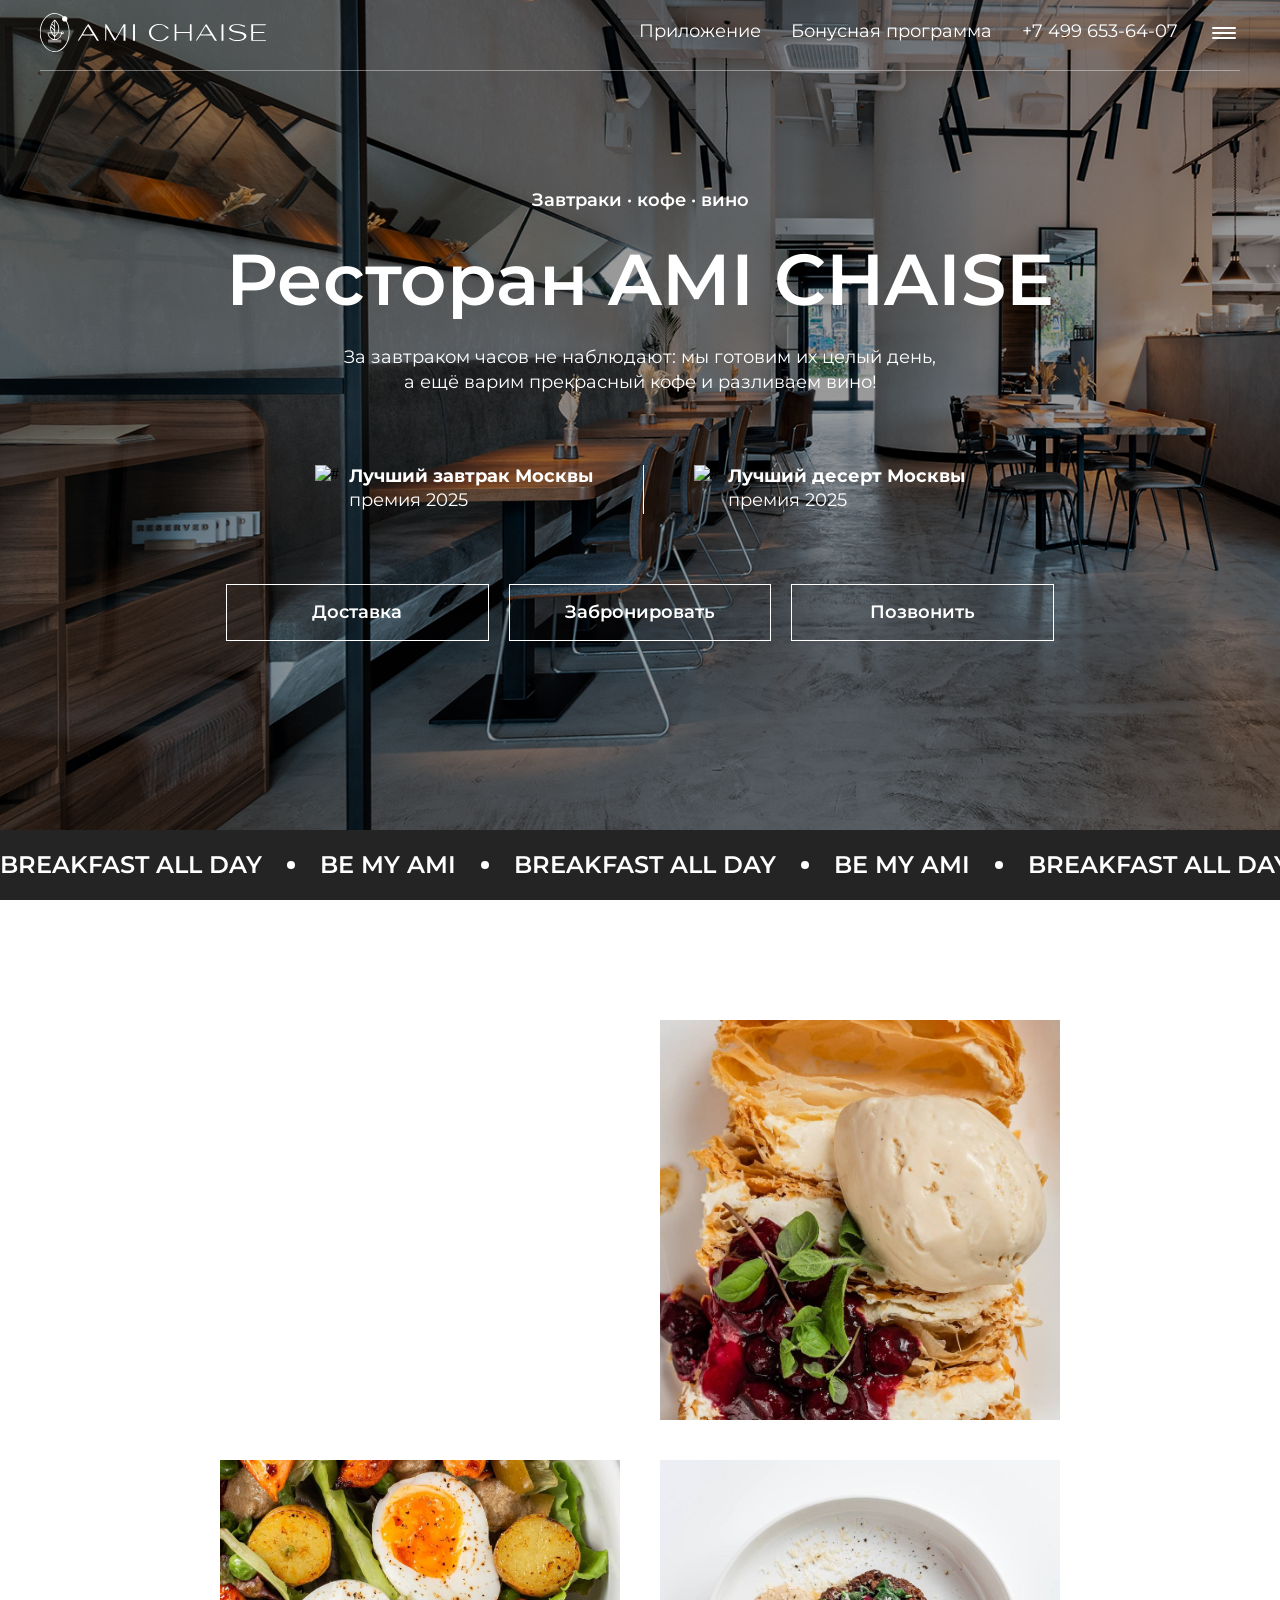
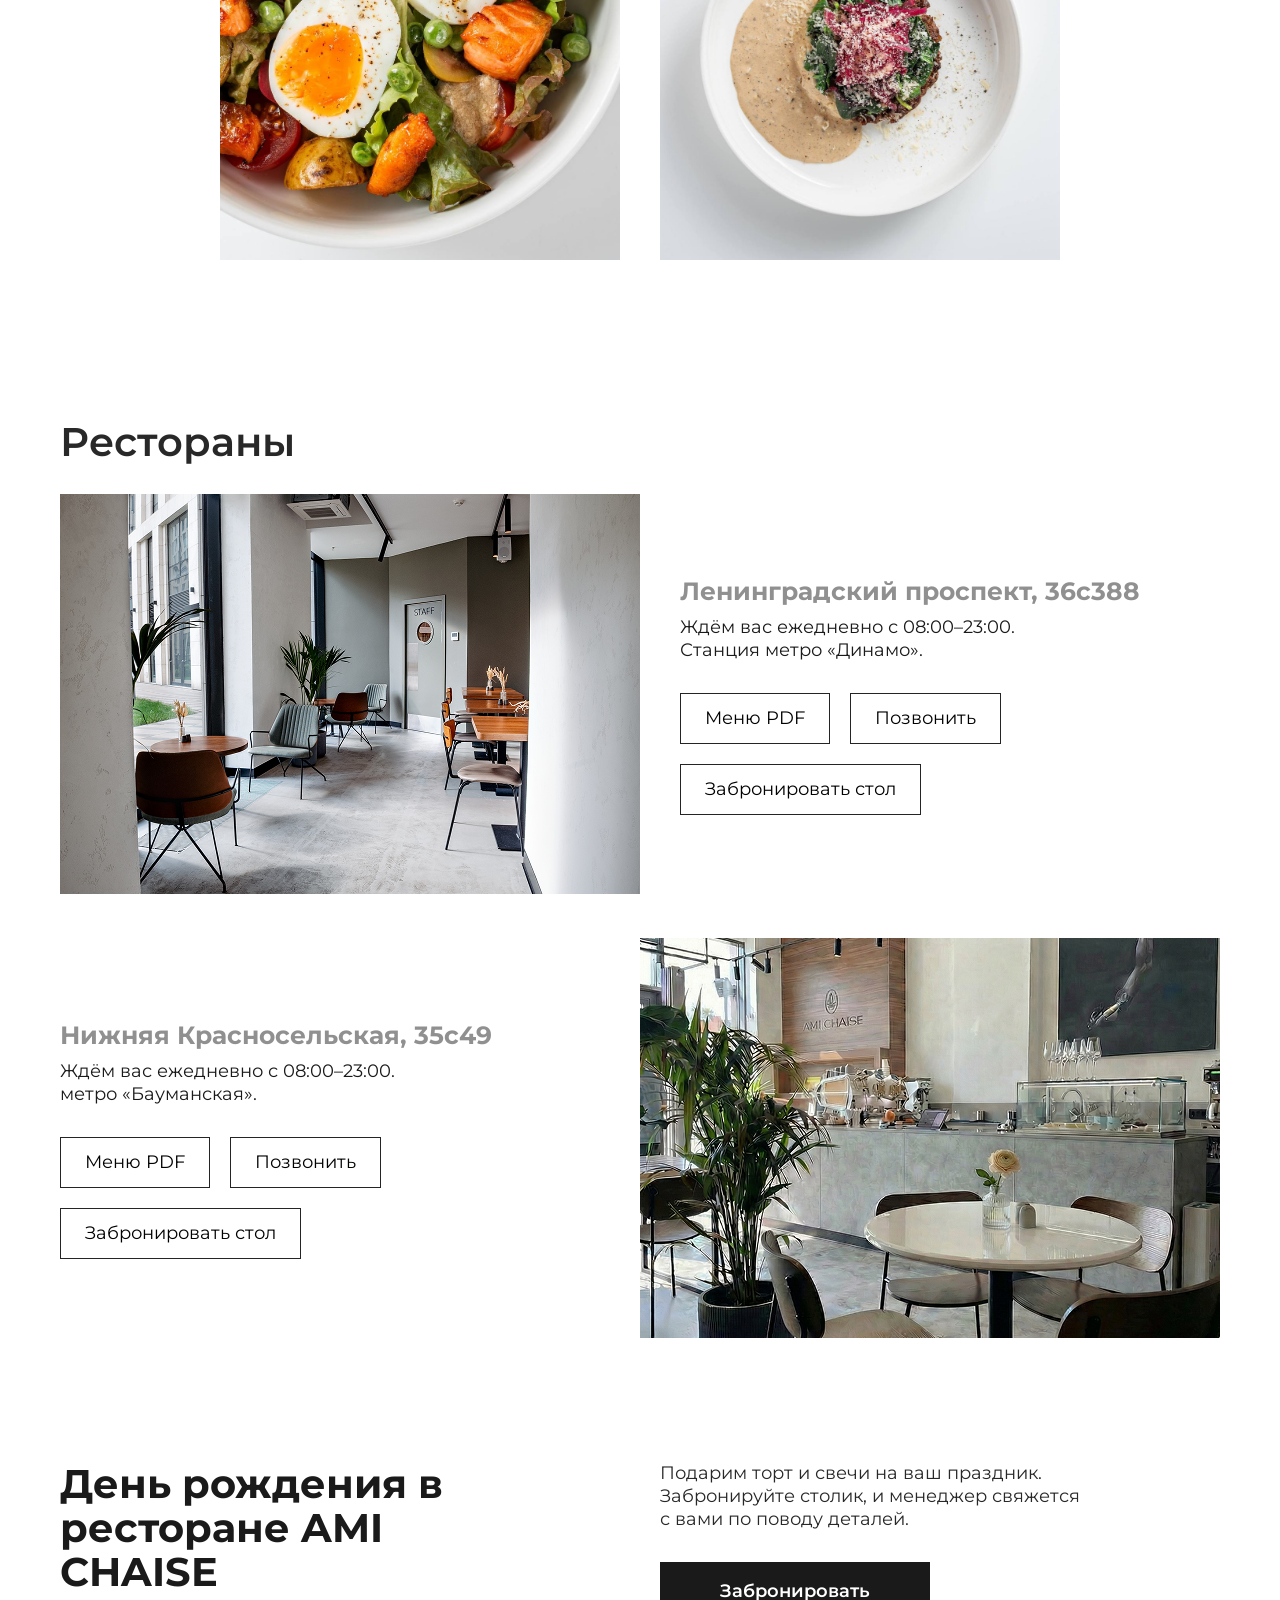
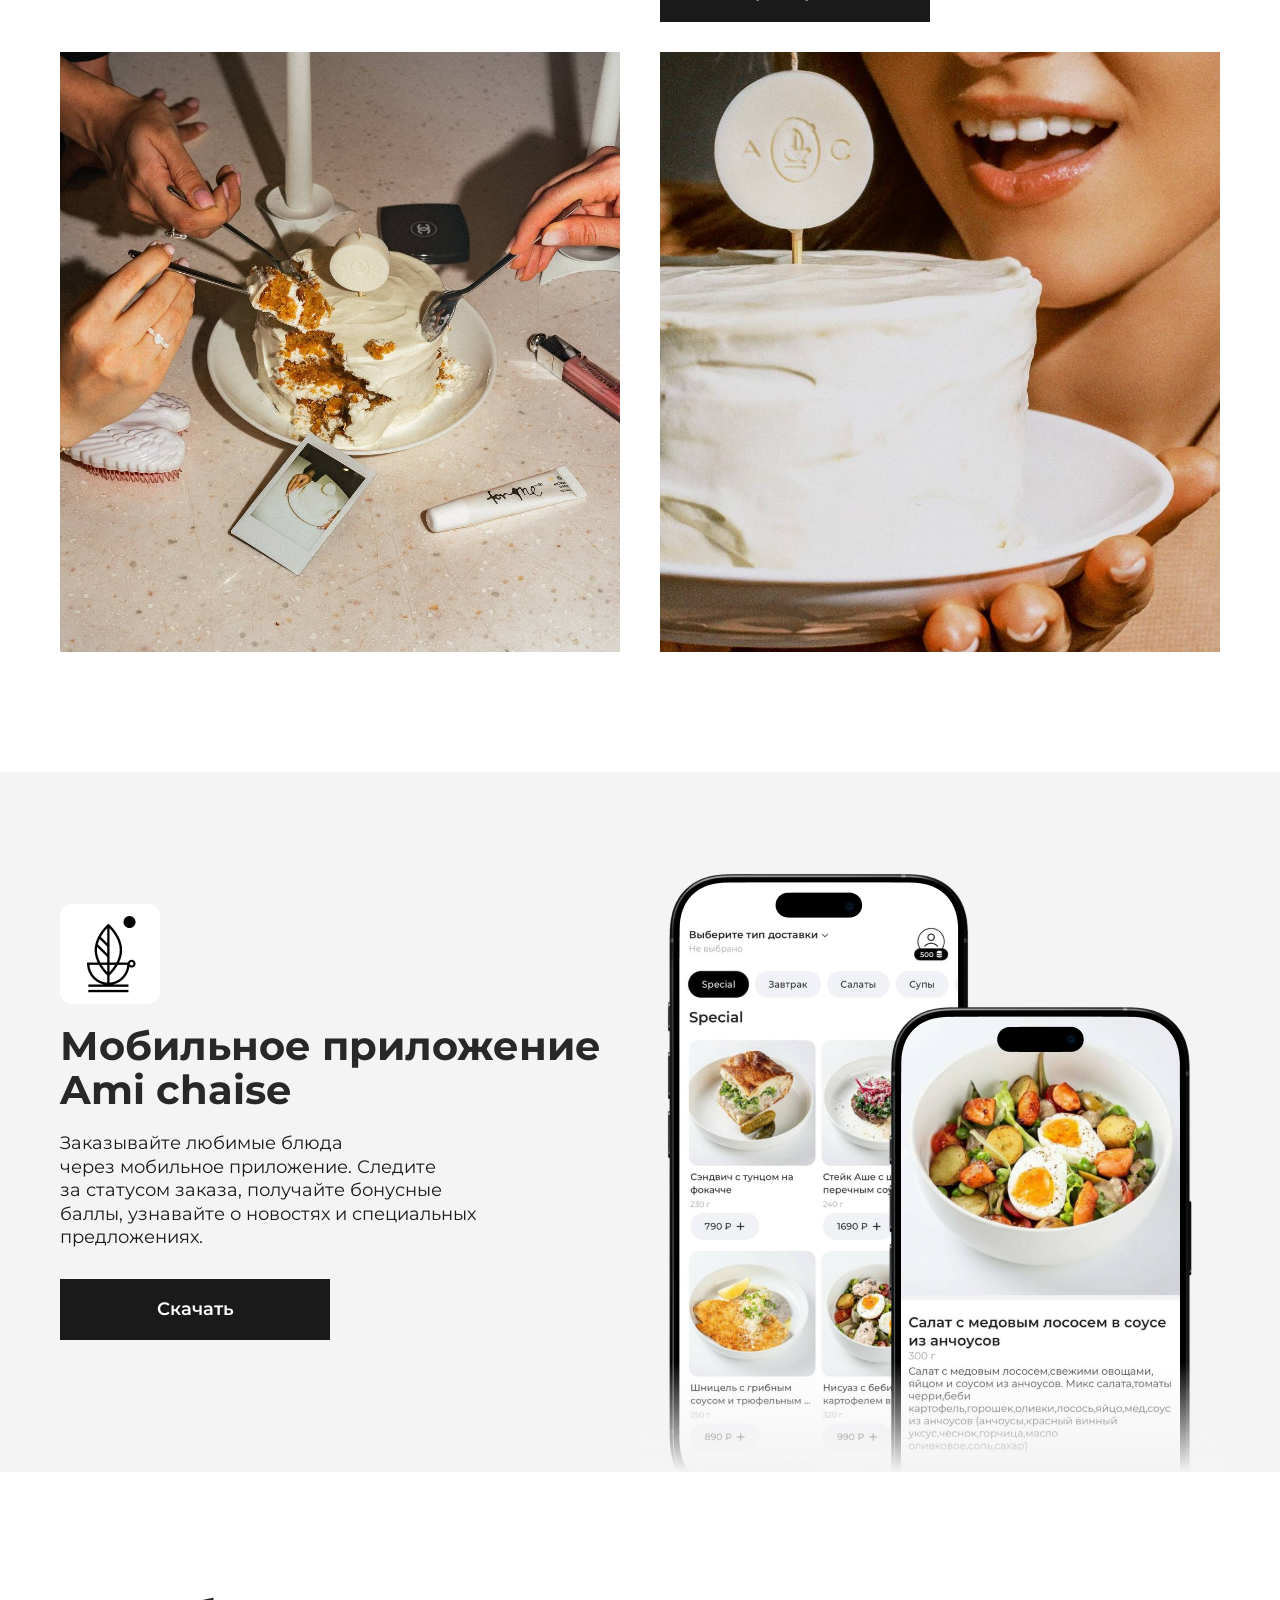
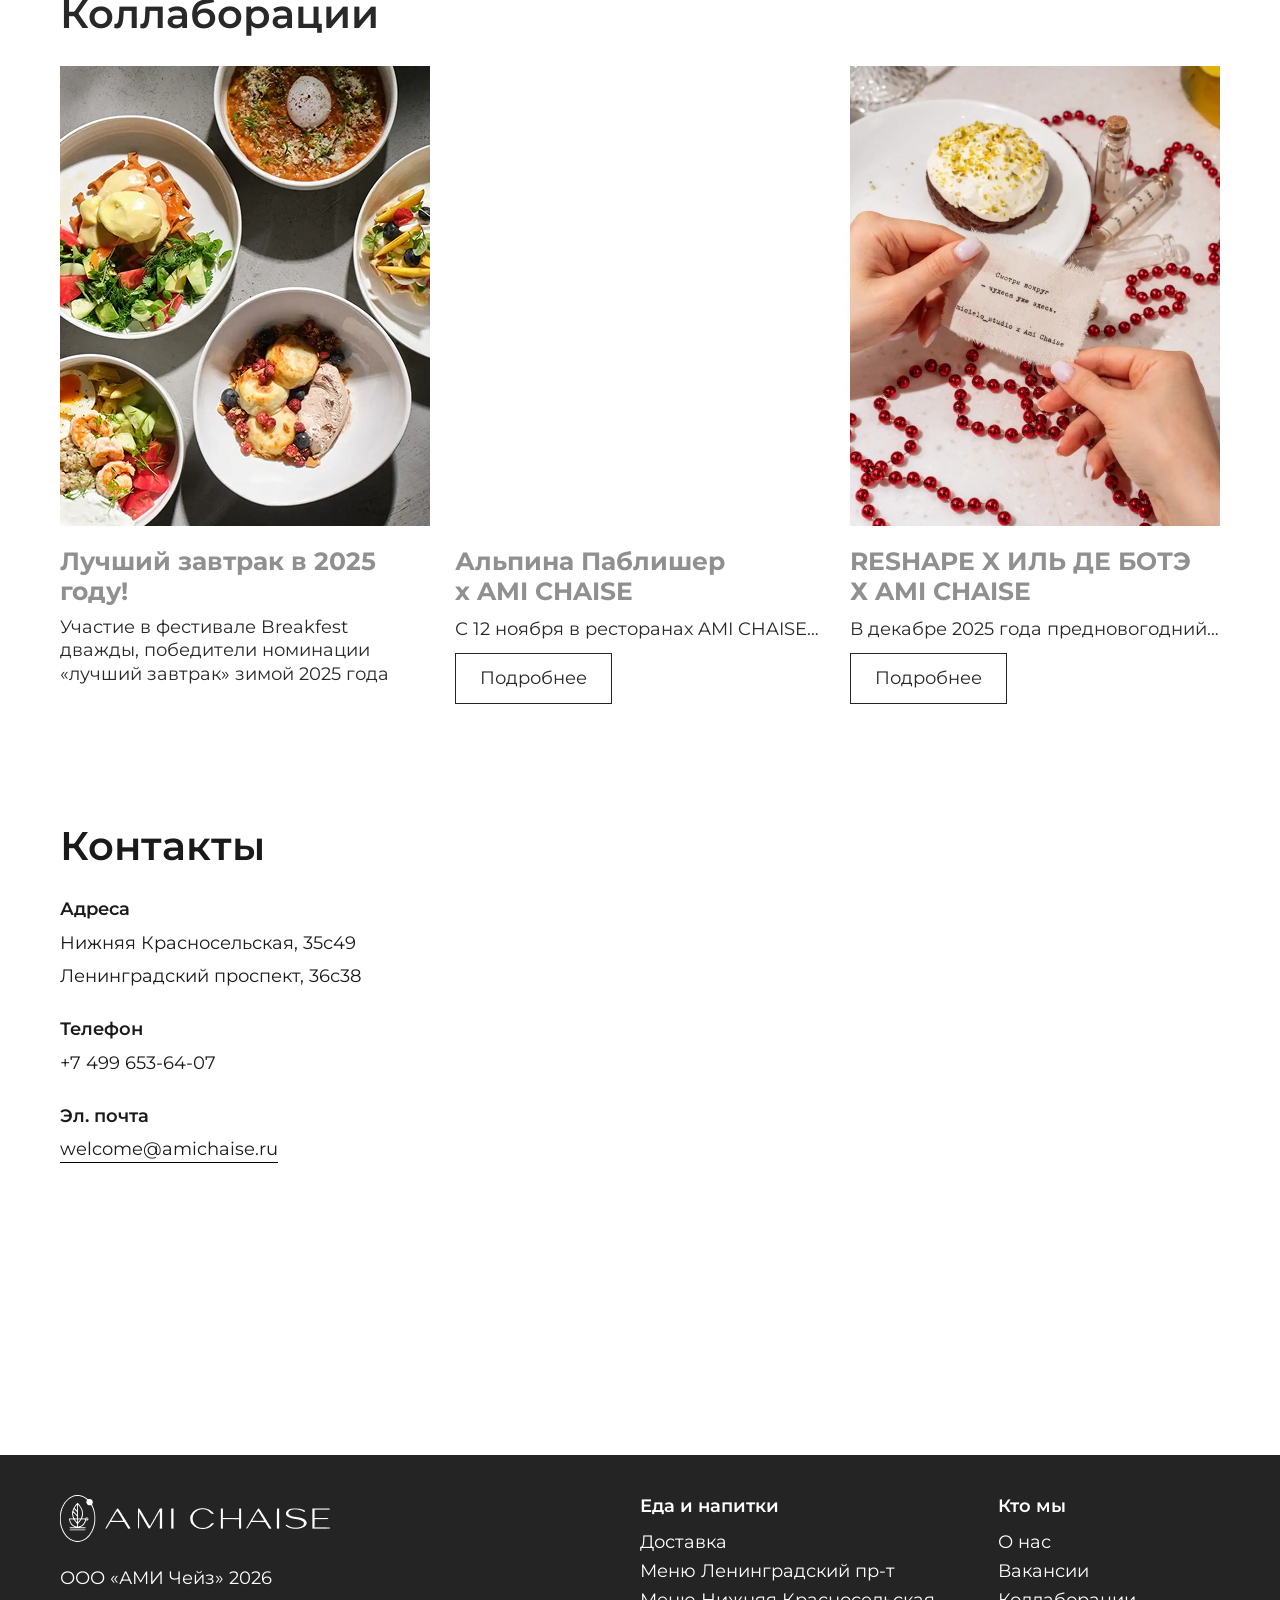
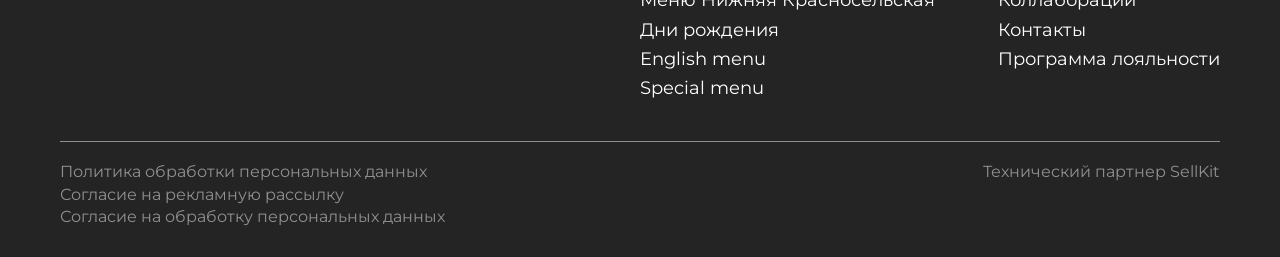
==== index.html @ 03792b87 "add links" ====
<!DOCTYPE html>
<html lang="en">
<head>
    <meta charset="UTF-8">
    <meta name="viewport" content="width=device-width, initial-scale=1.0">

    <!-- Обязательные Open Graph теги -->
    <meta property="og:title" content="AMI" />
    <meta property="og:description" content="Описание проекта AMI. Краткое описание вашего сайта." />
    <meta property="og:image" content="https://tiafk.github.io/AMI/preview.JPG" />
    <meta property="og:url" content="https://tiafk.github.io/AMI/" />
    <meta property="og:type" content="website" />
    <meta property="og:site_name" content="AMI Project" />
    
    <!-- Детали изображения -->
    <meta property="og:image:type" content="image/jpeg" />
    <meta property="og:image:width" content="1200" />
    <meta property="og:image:height" content="630" />
    <meta property="og:image:alt" content="Превью проекта AMI" />
    
    <!-- Twitter Card -->
    <meta name="twitter:card" content="summary_large_image" />
    <meta name="twitter:title" content="AMI" />
    <meta name="twitter:description" content="Описание проекта AMI. Краткое описание вашего сайта." />
    <meta name="twitter:image" content="https://tiafk.github.io/AMI/preview.JPG" />
    <meta name="twitter:image:alt" content="Превью проекта AMI" />
    
    <!-- Стандартные мета-теги для SEO -->
    <meta name="description" content="Описание проекта AMI. Краткое описание вашего сайта." />
    <meta name="keywords" content="проект, ami, веб-разработка" />
    <meta name="author" content="Tiafk" />
    
    <!-- Тема для мобильных браузеров -->
    <meta name="theme-color" content="#000000" />
    
    <link rel="icon" href="favicon.ico" type="image/x-icon">
    <link rel="shortcut icon" href="favicon.ico" type="image/x-icon">
    <link rel="icon" type="image/png" sizes="32x32" href="favicon-32x32.png">
    <link rel="icon" type="image/png" sizes="16x16" href="favicon-16x16.png">
    <link rel="apple-touch-icon" sizes="180x180" href="apple-touch-icon.png">
    <link rel="manifest" href="site.webmanifest">

    <link rel="stylesheet" href="./src/css/style.css">
    <link rel="stylesheet" href="https://cdn.jsdelivr.net/npm/swiper@11/swiper-bundle.min.css">
    <title>AMI</title>
</head>
<body>
    <main class="main">
        <header class="header">
            <div class="wrapper">
                <div class="logo">
                    <!-- <img src="./src/img/Group.png" alt="logo"> -->
                    <svg width="226" height="39" viewBox="0 0 226 39" fill="none" xmlns="http://www.w3.org/2000/svg">
                        <path d="M12.2226 0.242742C10.0349 0.671689 7.7283 2.05385 5.56437 4.24625C3.82848 5.98587 3.32911 6.67695 2.28282 8.79786C0.309132 12.7775 0 14.2788 0 19.5215C0 23.6442 0.0475588 24.0731 0.665823 26.0749C2.82975 33.2002 7.01492 37.6088 12.722 38.7288C14.6005 39.0863 14.9097 39.0863 16.6218 38.7527C21.4014 37.7756 24.8495 34.8445 27.3463 29.6495C28.773 26.6945 29.3438 24.3115 29.5102 20.6654C29.7004 16.3283 28.9157 12.2056 27.2749 8.96467C26.7518 7.91613 26.7518 7.79698 27.0847 7.29654C27.2749 7.01058 27.4414 6.36716 27.4414 5.86672C27.4414 5.12798 27.2749 4.77052 26.6091 4.10327C25.8482 3.3407 25.6817 3.2692 24.5165 3.36453C23.3989 3.43602 23.1611 3.3407 22.091 2.57812C19.0235 0.338063 15.7182 -0.44834 12.2226 0.242742ZM18.3101 1.41043C19.7131 1.91087 21.1636 2.74494 22.1148 3.60283C22.5904 4.03178 22.6142 4.10327 22.2575 5.05649C21.9246 5.98587 21.9246 6.12885 22.3288 6.96292C22.852 8.08295 23.8269 8.60721 25.1348 8.51189C26.1098 8.4404 26.1573 8.46423 26.6567 9.51277C31.8168 20.0696 27.2987 34.7492 17.9534 37.6327C12.175 39.4438 6.15886 36.2267 2.92486 29.6495C1.45054 26.6707 0.808499 24.1923 0.642043 20.8084C0.190235 12.2533 4.09005 4.50839 10.2489 1.74406C12.7933 0.600198 15.6231 0.481046 18.3101 1.41043Z" fill="white"/>
                        <path d="M13.4582 7.72549C11.4845 9.96554 10.0815 13.0397 10.0815 15.2321C10.0815 16.0185 10.5333 18.0917 10.9138 19.0926C11.0565 19.4739 10.9138 19.5215 9.32056 19.5215H7.53711L7.72734 20.8084C8.06026 23.2391 9.67725 25.4077 11.8412 26.3132C12.3168 26.5277 12.6972 26.6945 12.6972 26.7422C12.6972 26.766 11.6509 26.7898 10.3906 26.7898C8.36939 26.7898 8.06026 26.8375 7.98892 27.1949C7.91758 27.6 8.36939 27.6239 14.7185 27.6239C21.0676 27.6239 21.5194 27.6 21.448 27.1949C21.3767 26.8375 21.0676 26.7898 18.9512 26.7898H16.5257L17.6671 26.2894C19.5219 25.4553 21.1151 23.5489 21.5907 21.6186C21.6858 21.142 21.8523 21.0229 22.1852 21.1182C23.3266 21.4041 24.1827 20.165 23.5406 19.1641C23.065 18.4253 22.1139 18.3777 21.5669 19.0449C21.234 19.4262 20.8536 19.5215 19.7835 19.5215C19.0226 19.5215 18.4043 19.4262 18.4043 19.3071C18.4043 19.1879 18.5707 18.6875 18.7848 18.187C19.3555 16.8764 19.3555 14.0167 18.7848 12.4201C18.3092 10.9903 16.4306 8.08294 15.3605 7.05824L14.6709 6.39098L13.4582 7.72549ZM14.3618 10.5136V12.9682L13.2442 11.8481L12.1503 10.7281L13.149 9.41745C13.696 8.6787 14.1953 8.08294 14.2429 8.08294C14.3142 8.08294 14.3618 9.17914 14.3618 10.5136ZM17.5007 11.4192C18.5232 13.5163 18.6896 16.1138 17.9287 18.1394L17.4293 19.5215H16.2404H15.0752V13.7308L15.099 7.96379L15.9075 8.91701C16.3593 9.44128 17.0726 10.5613 17.5007 11.4192ZM14.3618 15.3274V16.5189L12.8161 14.9938C11.1754 13.3733 11.1278 13.2541 11.5083 12.2294L11.7698 11.586L13.0539 12.849C14.2905 14.0644 14.3618 14.2074 14.3618 15.3274ZM14.3618 18.616V19.5215H13.2204C12.1028 19.5215 12.0314 19.4739 11.6509 18.616C11.1754 17.496 10.7711 15.3512 10.9613 14.8508C11.0565 14.5648 11.4607 14.8508 12.721 16.09C14.1716 17.5436 14.3618 17.8296 14.3618 18.616ZM23.065 19.5454C23.3028 19.9505 22.5181 20.6416 22.1852 20.3079C22.0188 20.1411 21.9712 19.8552 22.0425 19.6645C22.209 19.2356 22.8273 19.1641 23.065 19.5454ZM12.0076 20.999C12.3168 21.428 12.9588 22.2859 13.4582 22.8816C14.2191 23.7872 14.3618 24.1446 14.3618 25.074C14.3618 25.6936 14.2667 26.1941 14.1716 26.1941C14.0527 26.1941 13.4344 26.0272 12.7924 25.8366C10.7235 25.217 8.91631 23.2153 8.53584 21.1182L8.36939 20.2365H9.91505C11.4131 20.2365 11.5083 20.2603 12.0076 20.999ZM14.3618 21.4518C14.3618 22.0952 14.2905 22.5957 14.1716 22.5242C14.0764 22.4765 13.6484 21.9284 13.2204 21.3327L12.4357 20.2365H13.3868H14.3618V21.4518ZM16.2404 21.2373C15.8123 21.8093 15.3843 22.3574 15.2654 22.4765C15.1703 22.6195 15.0752 22.1667 15.0752 21.4756V20.2365H16.0501H17.0251L16.2404 21.2373ZM21.02 20.5462C21.02 21.3327 20.2115 23.1199 19.4506 24.0017C18.6183 24.9787 17.2153 25.7889 15.8599 26.0749L15.0752 26.2417V25.0025C15.0752 23.8587 15.1703 23.668 16.169 22.5242C16.7873 21.8569 17.3818 21.0705 17.5245 20.7607C17.7385 20.2841 17.9287 20.2365 19.403 20.2365C20.592 20.2365 21.02 20.3318 21.02 20.5462Z" fill="white"/>
                        <path d="M7.94336 28.9345C7.94336 29.2443 8.84698 29.292 14.7205 29.292C20.594 29.292 21.4976 29.2443 21.4976 28.9345C21.4976 28.6247 20.594 28.5771 14.7205 28.5771C8.84698 28.5771 7.94336 28.6247 7.94336 28.9345Z" fill="white"/>
                        <path d="M116.377 11.3239C113.238 12.1579 110.86 14.0167 109.648 16.6142C109.006 17.9726 108.958 18.3062 109.053 19.9505C109.172 21.9999 109.695 23.2629 111.051 24.7642C114.522 28.6009 121.323 29.3397 125.96 26.3847C127.03 25.6936 128.743 23.954 128.743 23.525C128.743 23.4297 128.338 23.3344 127.863 23.3344C127.078 23.3344 126.816 23.5012 125.937 24.5021C125.271 25.2885 124.391 25.9557 123.345 26.48C121.87 27.1949 121.561 27.2664 119.469 27.2664C117.519 27.2664 117.019 27.1711 115.854 26.623C109.243 23.525 109.529 14.9223 116.33 12.3724C117.281 12.015 118.232 11.8481 119.469 11.8481C122.037 11.8481 123.678 12.5392 125.509 14.3265C126.84 15.6134 127.03 15.7325 127.91 15.661L128.861 15.5895L127.72 14.3742C125.081 11.5145 120.396 10.2515 116.377 11.3239Z" fill="white"/>
                        <path d="M42.898 19.3071C40.211 23.7872 37.9995 27.5286 37.9519 27.6477C37.9044 27.7669 38.1184 27.8622 38.4275 27.8622C38.8793 27.8622 39.2598 27.3379 40.5914 25.1217L42.2084 22.3812H47.963L53.7177 22.405L55.3822 25.1217L57.0468 27.8622H58.0693C58.9729 27.8622 59.068 27.8145 58.854 27.4571C58.7351 27.2188 56.4285 23.4774 53.7652 19.1641C49.7703 12.7299 48.7953 11.3 48.3197 11.2524C47.8442 11.1809 47.2259 12.0865 42.898 19.3071ZM50.4837 17.21C51.7915 19.3786 52.8854 21.1897 52.8854 21.285C52.8854 21.3565 50.6263 21.428 47.8679 21.428C45.1095 21.428 42.898 21.3327 42.9456 21.2373C43.2547 20.4748 47.7966 13.1588 47.9155 13.2303C48.0106 13.278 49.152 15.0653 50.4837 17.21Z" fill="white"/>
                        <path d="M65.25 19.5215C65.25 27.6715 65.25 27.8622 65.7256 27.8622C66.1774 27.8622 66.2012 27.6715 66.2487 21.0705L66.3201 14.255L70.2437 21.0705C73.7868 27.2188 74.2148 27.886 74.738 27.8145C75.2136 27.743 75.9507 26.5992 79.3036 20.7369C81.4913 16.9002 83.3699 13.6593 83.4888 13.5401C83.5839 13.4448 83.6552 16.6142 83.6077 20.5939L83.5363 27.8622H84.5113H85.4625V19.5215V11.1809H84.5589H83.6552L79.6603 18.187C77.4726 22.0476 75.5465 25.3838 75.4038 25.5983C75.166 25.9081 74.4288 24.7881 70.8382 18.5683C66.867 11.6813 66.5341 11.1809 65.9158 11.1809H65.25V19.5215Z" fill="white"/>
                        <path d="M93.0723 19.5215V27.8622H94.0234H94.9746V19.5215V11.1809H94.0234H93.0723V19.5215Z" fill="white"/>
                        <path d="M134.686 19.5215V27.8622H135.518H136.35V23.9302V19.9981L143.08 20.0458L149.785 20.1173L149.857 23.9778L149.904 27.8622H150.737H151.569V19.5215V11.1809H150.737H149.904V15.1129V19.0449H143.127H136.35V15.1129V11.1809H135.518H134.686V19.5215Z" fill="white"/>
                        <path d="M160.844 19.3071C158.157 23.7872 155.921 27.5524 155.874 27.6715C155.826 27.7907 156.04 27.8622 156.349 27.8145C156.754 27.7669 157.301 27.0519 158.537 25.0502L160.178 22.3812L165.909 22.4289L171.663 22.5003L173.304 25.1693L174.945 27.8622H176.015C177.061 27.8622 177.061 27.8622 176.728 27.3141C176.538 27.0281 174.208 23.2867 171.544 18.9734C167.668 12.706 166.622 11.1809 166.218 11.1809C165.814 11.1809 164.791 12.7299 160.844 19.3071ZM168.524 17.4245C169.809 19.4977 170.831 21.2373 170.831 21.3088C170.831 21.3803 168.572 21.428 165.814 21.428C163.055 21.428 160.844 21.3327 160.891 21.2135C160.939 21.1182 162.033 19.2356 163.341 17.067C165.148 14.0405 165.766 13.1588 165.98 13.3971C166.123 13.5401 167.264 15.375 168.524 17.4245Z" fill="white"/>
                        <path d="M181.698 11.3477C181.603 11.4192 181.531 15.1844 181.531 19.6884V27.8622H182.482H183.434V19.5215V11.1809H182.649C182.197 11.1809 181.769 11.2524 181.698 11.3477Z" fill="white"/>
                        <path d="M193.35 11.443C192.446 11.6575 190.972 12.3724 190.33 12.8967C189.069 13.9214 188.736 15.8517 189.64 16.9955C190.71 18.3777 193.611 19.4501 197.582 19.9982C201.601 20.5224 204.193 21.9284 204.193 23.5489C204.193 25.1932 202.386 26.48 199.366 26.9328C196.013 27.4333 193.064 26.8852 190.663 25.2647C189.64 24.5498 189.521 24.5259 189.165 24.8834C188.808 25.2409 188.832 25.3123 189.379 25.7175C192.827 28.4103 199.39 28.8392 203.813 26.6707C206.571 25.3123 207.261 22.7387 205.358 20.8322C204.003 19.4739 201.934 18.8066 197.25 18.2347C195.086 17.9726 193.944 17.7104 193.017 17.2338C190.116 15.8278 190.615 13.2542 193.944 12.2533C196.584 11.4669 201.126 12.1103 203.503 13.5878C204.146 13.9691 204.692 14.255 204.716 14.2312C204.74 14.1835 204.835 13.8738 204.906 13.5401C205.049 12.9682 204.954 12.849 203.86 12.3724C203.194 12.0865 201.934 11.7052 201.054 11.5145C199.318 11.1571 194.776 11.1094 193.35 11.443Z" fill="white"/>
                        <path d="M211.257 19.5215V27.8622H218.628C225.834 27.8622 226 27.8622 226 27.3856C226 26.909 225.834 26.909 219.532 26.909H213.04L213.112 23.4536L213.183 19.9981H218.89C224.407 19.9981 224.573 19.9743 224.573 19.5215C224.573 19.0688 224.407 19.0449 218.819 19.0449H213.04L213.112 15.5895L213.183 12.1341H219.603C225.834 12.1341 226 12.1341 226 11.6575C226 11.1809 225.834 11.1809 218.628 11.1809H211.257V19.5215Z" fill="white"/>
                    </svg>
                </div>
                <ul class="navigation">
                    <li class="nav-link text1"><a href="#apps">Приложение</a></li>
                    <li class="nav-link text1"><a href="#">Бонусная программа</a></li>
                    <li class="nav-link text1 phone-style"><a href="tel:+74996536407">+7 499 653-64-07</a></li>
                    <div class="wrapper-burger">
                        <div class="burger-desc" id="burger-desc">
                            <span></span>
                            <span></span>
                            <span></span>
                        </div>
                        <div class="burger-dropdown" id="burgerMenu">
                            <div class="burger-dropdown__content">
                                <!-- Навигация -->
                                <nav class="burger-dropdown__nav">
                                    <div class="wrapper-top">
                                        <div class="pic-logo">
                                            <!-- <img src="./src/img/black-logo.png" alt=""> -->
                                            <svg width="226" height="39" viewBox="0 0 226 39" fill="none" xmlns="http://www.w3.org/2000/svg">
                                                <path d="M12.2226 0.242742C10.0349 0.671689 7.7283 2.05385 5.56437 4.24625C3.82848 5.98587 3.32911 6.67695 2.28282 8.79786C0.309132 12.7775 0 14.2788 0 19.5215C0 23.6442 0.0475588 24.0731 0.665823 26.0749C2.82975 33.2002 7.01492 37.6088 12.722 38.7288C14.6005 39.0863 14.9097 39.0863 16.6218 38.7527C21.4014 37.7756 24.8495 34.8445 27.3463 29.6495C28.773 26.6945 29.3438 24.3115 29.5102 20.6654C29.7004 16.3283 28.9157 12.2056 27.2749 8.96467C26.7518 7.91613 26.7518 7.79698 27.0847 7.29654C27.2749 7.01058 27.4414 6.36716 27.4414 5.86672C27.4414 5.12798 27.2749 4.77052 26.6091 4.10327C25.8482 3.3407 25.6817 3.2692 24.5165 3.36453C23.3989 3.43602 23.1611 3.3407 22.091 2.57812C19.0235 0.338063 15.7182 -0.44834 12.2226 0.242742ZM18.3101 1.41043C19.7131 1.91087 21.1636 2.74494 22.1148 3.60283C22.5904 4.03178 22.6142 4.10327 22.2575 5.05649C21.9246 5.98587 21.9246 6.12885 22.3288 6.96292C22.852 8.08295 23.8269 8.60721 25.1348 8.51189C26.1098 8.4404 26.1573 8.46423 26.6567 9.51277C31.8168 20.0696 27.2987 34.7492 17.9534 37.6327C12.175 39.4438 6.15886 36.2267 2.92486 29.6495C1.45054 26.6707 0.808499 24.1923 0.642043 20.8084C0.190235 12.2533 4.09005 4.50839 10.2489 1.74406C12.7933 0.600198 15.6231 0.481046 18.3101 1.41043Z" fill="#252424"/>
                                                <path d="M13.4582 7.72549C11.4845 9.96554 10.0815 13.0397 10.0815 15.2321C10.0815 16.0185 10.5333 18.0917 10.9138 19.0926C11.0565 19.4739 10.9138 19.5215 9.32056 19.5215H7.53711L7.72734 20.8084C8.06026 23.2391 9.67725 25.4077 11.8412 26.3132C12.3168 26.5277 12.6972 26.6945 12.6972 26.7422C12.6972 26.766 11.6509 26.7898 10.3906 26.7898C8.36939 26.7898 8.06026 26.8375 7.98892 27.1949C7.91758 27.6 8.36939 27.6239 14.7185 27.6239C21.0676 27.6239 21.5194 27.6 21.448 27.1949C21.3767 26.8375 21.0676 26.7898 18.9512 26.7898H16.5257L17.6671 26.2894C19.5219 25.4553 21.1151 23.5489 21.5907 21.6186C21.6858 21.142 21.8523 21.0229 22.1852 21.1182C23.3266 21.4041 24.1827 20.165 23.5406 19.1641C23.065 18.4253 22.1139 18.3777 21.5669 19.0449C21.234 19.4262 20.8536 19.5215 19.7835 19.5215C19.0226 19.5215 18.4043 19.4262 18.4043 19.3071C18.4043 19.1879 18.5707 18.6875 18.7848 18.187C19.3555 16.8764 19.3555 14.0167 18.7848 12.4201C18.3092 10.9903 16.4306 8.08294 15.3605 7.05824L14.6709 6.39098L13.4582 7.72549ZM14.3618 10.5136V12.9682L13.2442 11.8481L12.1503 10.7281L13.149 9.41745C13.696 8.6787 14.1953 8.08294 14.2429 8.08294C14.3142 8.08294 14.3618 9.17914 14.3618 10.5136ZM17.5007 11.4192C18.5232 13.5163 18.6896 16.1138 17.9287 18.1394L17.4293 19.5215H16.2404H15.0752V13.7308L15.099 7.96379L15.9075 8.91701C16.3593 9.44128 17.0726 10.5613 17.5007 11.4192ZM14.3618 15.3274V16.5189L12.8161 14.9938C11.1754 13.3733 11.1278 13.2541 11.5083 12.2294L11.7698 11.586L13.0539 12.849C14.2905 14.0644 14.3618 14.2074 14.3618 15.3274ZM14.3618 18.616V19.5215H13.2204C12.1028 19.5215 12.0314 19.4739 11.6509 18.616C11.1754 17.496 10.7711 15.3512 10.9613 14.8508C11.0565 14.5648 11.4607 14.8508 12.721 16.09C14.1716 17.5436 14.3618 17.8296 14.3618 18.616ZM23.065 19.5454C23.3028 19.9505 22.5181 20.6416 22.1852 20.3079C22.0188 20.1411 21.9712 19.8552 22.0425 19.6645C22.209 19.2356 22.8273 19.1641 23.065 19.5454ZM12.0076 20.999C12.3168 21.428 12.9588 22.2859 13.4582 22.8816C14.2191 23.7872 14.3618 24.1446 14.3618 25.074C14.3618 25.6936 14.2667 26.1941 14.1716 26.1941C14.0527 26.1941 13.4344 26.0272 12.7924 25.8366C10.7235 25.217 8.91631 23.2153 8.53584 21.1182L8.36939 20.2365H9.91505C11.4131 20.2365 11.5083 20.2603 12.0076 20.999ZM14.3618 21.4518C14.3618 22.0952 14.2905 22.5957 14.1716 22.5242C14.0764 22.4765 13.6484 21.9284 13.2204 21.3327L12.4357 20.2365H13.3868H14.3618V21.4518ZM16.2404 21.2373C15.8123 21.8093 15.3843 22.3574 15.2654 22.4765C15.1703 22.6195 15.0752 22.1667 15.0752 21.4756V20.2365H16.0501H17.0251L16.2404 21.2373ZM21.02 20.5462C21.02 21.3327 20.2115 23.1199 19.4506 24.0017C18.6183 24.9787 17.2153 25.7889 15.8599 26.0749L15.0752 26.2417V25.0025C15.0752 23.8587 15.1703 23.668 16.169 22.5242C16.7873 21.8569 17.3818 21.0705 17.5245 20.7607C17.7385 20.2841 17.9287 20.2365 19.403 20.2365C20.592 20.2365 21.02 20.3318 21.02 20.5462Z" fill="#252424"/>
                                                <path d="M7.94336 28.9345C7.94336 29.2443 8.84698 29.292 14.7205 29.292C20.594 29.292 21.4976 29.2443 21.4976 28.9345C21.4976 28.6247 20.594 28.5771 14.7205 28.5771C8.84698 28.5771 7.94336 28.6247 7.94336 28.9345Z" fill="#252424"/>
                                                <path d="M116.377 11.3239C113.238 12.1579 110.86 14.0167 109.648 16.6142C109.006 17.9726 108.958 18.3062 109.053 19.9505C109.172 21.9999 109.695 23.2629 111.051 24.7642C114.522 28.6009 121.323 29.3397 125.96 26.3847C127.03 25.6936 128.743 23.954 128.743 23.525C128.743 23.4297 128.338 23.3344 127.863 23.3344C127.078 23.3344 126.816 23.5012 125.937 24.5021C125.271 25.2885 124.391 25.9557 123.345 26.48C121.87 27.1949 121.561 27.2664 119.469 27.2664C117.519 27.2664 117.019 27.1711 115.854 26.623C109.243 23.525 109.529 14.9223 116.33 12.3724C117.281 12.015 118.232 11.8481 119.469 11.8481C122.037 11.8481 123.678 12.5392 125.509 14.3265C126.84 15.6134 127.03 15.7325 127.91 15.661L128.861 15.5895L127.72 14.3742C125.081 11.5145 120.396 10.2515 116.377 11.3239Z" fill="#252424"/>
                                                <path d="M42.898 19.3071C40.211 23.7872 37.9995 27.5286 37.9519 27.6477C37.9044 27.7669 38.1184 27.8622 38.4275 27.8622C38.8793 27.8622 39.2598 27.3379 40.5914 25.1217L42.2084 22.3812H47.963L53.7177 22.405L55.3822 25.1217L57.0468 27.8622H58.0693C58.9729 27.8622 59.068 27.8145 58.854 27.4571C58.7351 27.2188 56.4285 23.4774 53.7652 19.1641C49.7703 12.7299 48.7953 11.3 48.3197 11.2524C47.8442 11.1809 47.2259 12.0865 42.898 19.3071ZM50.4837 17.21C51.7915 19.3786 52.8854 21.1897 52.8854 21.285C52.8854 21.3565 50.6263 21.428 47.8679 21.428C45.1095 21.428 42.898 21.3327 42.9456 21.2373C43.2547 20.4748 47.7966 13.1588 47.9155 13.2303C48.0106 13.278 49.152 15.0653 50.4837 17.21Z" fill="#252424"/>
                                                <path d="M65.25 19.5215C65.25 27.6715 65.25 27.8622 65.7256 27.8622C66.1774 27.8622 66.2012 27.6715 66.2487 21.0705L66.3201 14.255L70.2437 21.0705C73.7868 27.2188 74.2148 27.886 74.738 27.8145C75.2136 27.743 75.9507 26.5992 79.3036 20.7369C81.4913 16.9002 83.3699 13.6593 83.4888 13.5401C83.5839 13.4448 83.6552 16.6142 83.6077 20.5939L83.5363 27.8622H84.5113H85.4625V19.5215V11.1809H84.5589H83.6552L79.6603 18.187C77.4726 22.0476 75.5465 25.3838 75.4038 25.5983C75.166 25.9081 74.4288 24.7881 70.8382 18.5683C66.867 11.6813 66.5341 11.1809 65.9158 11.1809H65.25V19.5215Z" fill="#252424"/>
                                                <path d="M93.0723 19.5215V27.8622H94.0234H94.9746V19.5215V11.1809H94.0234H93.0723V19.5215Z" fill="#252424"/>
                                                <path d="M134.686 19.5215V27.8622H135.518H136.35V23.9302V19.9981L143.08 20.0458L149.785 20.1173L149.857 23.9778L149.904 27.8622H150.737H151.569V19.5215V11.1809H150.737H149.904V15.1129V19.0449H143.127H136.35V15.1129V11.1809H135.518H134.686V19.5215Z" fill="#252424"/>
                                                <path d="M160.844 19.3071C158.157 23.7872 155.921 27.5524 155.874 27.6715C155.826 27.7907 156.04 27.8622 156.349 27.8145C156.754 27.7669 157.301 27.0519 158.537 25.0502L160.178 22.3812L165.909 22.4289L171.663 22.5003L173.304 25.1693L174.945 27.8622H176.015C177.061 27.8622 177.061 27.8622 176.728 27.3141C176.538 27.0281 174.208 23.2867 171.544 18.9734C167.668 12.706 166.622 11.1809 166.218 11.1809C165.814 11.1809 164.791 12.7299 160.844 19.3071ZM168.524 17.4245C169.809 19.4977 170.831 21.2373 170.831 21.3088C170.831 21.3803 168.572 21.428 165.814 21.428C163.055 21.428 160.844 21.3327 160.891 21.2135C160.939 21.1182 162.033 19.2356 163.341 17.067C165.148 14.0405 165.766 13.1588 165.98 13.3971C166.123 13.5401 167.264 15.375 168.524 17.4245Z" fill="#252424"/>
                                                <path d="M181.698 11.3477C181.603 11.4192 181.531 15.1844 181.531 19.6884V27.8622H182.482H183.434V19.5215V11.1809H182.649C182.197 11.1809 181.769 11.2524 181.698 11.3477Z" fill="#252424"/>
                                                <path d="M193.35 11.443C192.446 11.6575 190.972 12.3724 190.33 12.8967C189.069 13.9214 188.736 15.8517 189.64 16.9955C190.71 18.3777 193.611 19.4501 197.582 19.9982C201.601 20.5224 204.193 21.9284 204.193 23.5489C204.193 25.1932 202.386 26.48 199.366 26.9328C196.013 27.4333 193.064 26.8852 190.663 25.2647C189.64 24.5498 189.521 24.5259 189.165 24.8834C188.808 25.2409 188.832 25.3123 189.379 25.7175C192.827 28.4103 199.39 28.8392 203.813 26.6707C206.571 25.3123 207.261 22.7387 205.358 20.8322C204.003 19.4739 201.934 18.8066 197.25 18.2347C195.086 17.9726 193.944 17.7104 193.017 17.2338C190.116 15.8278 190.615 13.2542 193.944 12.2533C196.584 11.4669 201.126 12.1103 203.503 13.5878C204.146 13.9691 204.692 14.255 204.716 14.2312C204.74 14.1835 204.835 13.8738 204.906 13.5401C205.049 12.9682 204.954 12.849 203.86 12.3724C203.194 12.0865 201.934 11.7052 201.054 11.5145C199.318 11.1571 194.776 11.1094 193.35 11.443Z" fill="#252424"/>
                                                <path d="M211.257 19.5215V27.8622H218.628C225.834 27.8622 226 27.8622 226 27.3856C226 26.909 225.834 26.909 219.532 26.909H213.04L213.112 23.4536L213.183 19.9981H218.89C224.407 19.9981 224.573 19.9743 224.573 19.5215C224.573 19.0688 224.407 19.0449 218.819 19.0449H213.04L213.112 15.5895L213.183 12.1341H219.603C225.834 12.1341 226 12.1341 226 11.6575C226 11.1809 225.834 11.1809 218.628 11.1809H211.257V19.5215Z" fill="#252424"/>
                                            </svg>
                                        </div>
                                        <div class="burger" id="burger">
                                            <span></span>
                                            <span></span>
                                            <span></span>
                                        </div>
                                    </div>
                                    <ul>
                                        <li>
                                            <a href="#" class="burger-dropdown__link adapt-text">Меню</a>
                                        </li>
                                        <li>
                                            <a href="https://menu.amichaise.ru/" class="burger-dropdown__link adapt-text">Доставка</a>
                                        </li>
                                        <li>
                                            <a href="#apps" class="burger-dropdown__link adapt-text">Приложение</a>
                                        </li>
                                        <li>
                                            <a href="#" class="burger-dropdown__link adapt-text">Бонусная программа</a>
                                        </li>
                                        <li>
                                            <a href="#contact" class="burger-dropdown__link adapt-text">Контакты</a>
                                        </li>
                                        <li>
                                            <a href="#colab" class="burger-dropdown__link adapt-text">Коллаборации</a>
                                        </li>
                                        <li>
                                            <a href="#" class="burger-dropdown__link adapt-text">English menu</a>
                                        </li>
                                        <li><a href="https://drive.google.com/file/d/1_8ryYC3W9QlcDh-TpYk6aHTDSdz9MNCa/view?usp=drivesdk" class="burger-dropdown__link adapt-text">Special menu</a></li>
                                        <li>
                                            <a href="#vakansii" class="burger-dropdown__link adapt-text">Вакансии</a>
                                        </li>
                                    </ul>
                                </nav>
                                
                                <!-- Кнопка -->
                                <button onclick="window.location.href='https://leclick.ru/restaurants/partner-reserve/id/21445/creator/restaurant-website';" class="btn burger-dropdown__btn">Забронировать стол</button>
                            </div>
                        </div>
                        
                        <!-- Оверлей для бургер-меню -->
                        <div class="burger-overlay" id="burgerOverlay"></div>
                    </div>
                </ul>
            </div>
        </header>

        <section class="main-sec">
            <div class="bg-img">
                <img src="./src/img/main.png" alt="main">
            </div>
            <div class="wrapper">
                <div class="text">
                    <div class="text-container">
                        <span class="top-list">Завтраки · кофе · вино</span>
                        <h1 class="title">Ресторан AMI CHAISE</h1>
                        <p class="text1">За завтраком часов не наблюдают: мы готовим их целый день, а ещё варим прекрасный кофе и разливаем вино!</p>
                    </div>
                    <div class="mark-container">
                        <div class="warp-block">
                            <div class="img-con">
                                <img src="./src/img/icon-theBest.png" alt="#">
                            </div>
                            <div class="text-wrap">
                                <p class="stroke adaptiv-fz-mark">Лучший завтрак Москвы</p>
                                <p class="text1 adaptiv-fz-mark">премия 2025</p>
                            </div>
                        </div>
                        <span class="stick"></span>
                        <div class="warp-block">
                            <div class="img-con">
                                <img src="./src/img/icon-theBest.png" alt="#">
                            </div>
                            <div class="text-wrap">
                                <p class="stroke adaptiv-fz-mark">Лучший десерт Москвы</p>
                                <p class="text1 adaptiv-fz-mark">премия 2025</p>
                            </div>
                        </div>
                    </div>
                    <div class="btn-container">
                        <button onclick="window.location.href='https://menu.amichaise.ru/';" class="btn-item">Доставка</button>
                        <button onclick="window.location.href='https://leclick.ru/restaurants/partner-reserve/id/21445/creator/restaurant-website';" class="btn-item">Забронировать</button>
                        <button class="btn-item">Позвонить</button>
                    </div>
                </div>
            </div>
        </section>
        <section class="marquee-wrapper">
            <div class="marquee"></div>
        </section>
        <section class="img-block">
            <div class="content-img">
                <img src="./src/img/img-1st-Block/block1a.png" alt="">
            </div>
            <div class="content-img">
                <img src="./src/img/img-1st-Block/block1b.png" alt="">
            </div>
            <div class="content-img">
                <img src="./src/img/img-1st-Block/block1c.png" alt="">
            </div>
            <div class="content-img">
                <img src="./src/img/img-1st-Block/block1d.png" alt="">
            </div>
            <div class="content-img">
                <img src="./src/img/img-1st-Block/block1e.png" alt="">
            </div>
            <div class="content-img">
                <img src="./src/img/img-1st-Block/block1f.png" alt="">
            </div>
        </section>
        <section class="block block1">
            <h2>Рестораны</h2>
            <article class="location" id="len">
                <div class="pic">
                    <img src="./src/img/Rectangle.png" alt="">
                </div>
                <div class="wrapper-loc-text">
                    <div class="text-block">
                        <p class="opacity-title grey-adapt">Ленинградский проспект, 36с388</p>
                        <p class="text adapt-text">Ждём вас ежедневно с 08:00–23:00. <br>Станция метро «Динамо».</p>
                    </div>
                    <ul class="nav">
                        <a href="https://drive.google.com/file/d/1yPpIwjaSTA1aj8Km-2b4LCZSD4HmQx4p/view?usp=drivesdk">
                            <li class="list-item adapt-text">Меню PDF</li>
                        </a>
                        <li class="list-item adapt-text">Позвонить</li>
                        <a href="https://leclick.ru/restaurants/partner-reserve/id/21445/creator/restaurant-website">
                            <li class="list-item adapt-text">Забронировать <span class="table-text">стол</span></li>
                        </a>
                    </ul>
                </div>
            </article>
            <article class="location" id="kas">
                <div class="pic">
                    <img src="./src/img/Rectangle2.png" alt="">
                </div>
                <div class="wrapper-loc-text">
                    <div class="text-block">
                        <p class="opacity-title grey-adapt">Нижняя Красносельская, 35с49</p>
                        <p class="text adapt-text">Ждём вас ежедневно с 08:00–23:00. <br> метро «Бауманская».</p>
                    </div>
                    <ul class="nav">
                        <a href="https://drive.google.com/file/d/1Tng_rDQBp5jK62uV9KPL2sKasLiMLnfr/view?usp=drivesdk">
                            <li class="list-item adapt-text">Меню PDF</li>
                        </a>
                        <li class="list-item adapt-text">Позвонить</li>
                        <a href="https://leclick.ru/restaurants/partner-reserve/id/20401/creator/restaurant-website">
                            <li class="list-item adapt-text">Забронировать <span class="table-text">стол</span></li>
                        </a>
                    </ul>
                </div>
            </article>
        </section>
        <section class="block block2" id="bithday">
            <div class="swiper mySwiper mySwiper-bithday">
                <div class="swiper-wrapper">
                    <div class="swiper-slide">
                        <div class="block">
                            <div class="pic">
                                <img class="desc" src="./src/img/bith1.jpg" alt="pie">
                                <img class="mob" src="./src/img/block2Mob.png" alt="pie">
                            </div>
                        </div>
                    </div>
                    <div class="swiper-slide">
                        <div class="block">
                            <div class="pic">
                                <img src="./src/img/bith2.jpg" alt="cake">
                            </div>
                        </div>
                    </div>
                </div>
            </div>
            <div class="container">
                <h2 class="title-text">День рождения в ресторане AMI CHAISE</h2>
                <div class="container-block">
                    <p class="text adapt-text">Подарим торт и свечи на ваш праздник. Забронируйте столик, и менеджер свяжется с вами по поводу деталей.</p>
                    <button class="btn">Забронировать</button>
                </div>
            </div>
        </section>
        
        <section class="block3" id="apps">
            <span class="bacground-ap"></span>
            <div class="wrapper-con">
                <div class="text-container">
                    <div class="logo">
                        <img src="./src/img/logo.png" alt="">
                    </div>
                    <div class="text-block">
                        <h2 class="top">Мобильное приложение <br> Ami chaise</h2>
                        <p class="text adapt-text">Заказывайте любимые блюда через мобильное приложение. Следите за статусом заказа, получайте бонусные баллы, узнавайте о новостях и специальных предложениях.</p>
                    </div>
                    <button class="btn">Скачать</button>
                </div>
                <div class="pic">
                    <img src="./src/img/картинка.png" alt="">
                </div>
            </div>
        </section>
        <section class="block block4" id="colab">
            <h2>Коллаборации</h2>
            <article class="collection">
                <div class="swiper mySwiper mySwiper-colab">
                    <div class="swiper-wrapper">
                        <div class="swiper-slide">
                            <div class="block">
                                <div class="pic">
                                    <img src="./src/img/col1.png" alt="">
                                </div>
                                <div class="text-block">
                                    <p class="block__title grey-adapt">Лучший завтрак в 2025 году!</p>
                                    <p class="block__text adapt-text">Участие в фестивале Breakfest дважды, победители номинации «лучший завтрак» зимой 2025 года</p>
                                </div>
                            </div>
                        </div>
                        <div class="swiper-slide">
                            <div class="block">
                                <div class="pic">
                                    <img src="./src/img/popup1(1).png" alt="">
                                </div>
                                <div class="text-block">
                                    <p class="block__title grey-adapt">Альпина Паблишер <br>х AMI CHAISE</p>
                                    <p class="block__text hidden adapt-text">С 12 ноября в ресторанах AMI CHAISE запускали спешл-меню, вдохновлённое серией книг о самоподдержке, внимании к себе и поиске внутреннего равновесия под названием «Дневники самотерапии».</p>
                                    <p class="block__text next adapt-text">Подробнее</p>
                                </div>
                            </div>
                        </div>
                        <div class="swiper-slide">
                            <div class="block">
                                <div class="pic">
                                    <img src="./src/img/col3.png" alt="">
                                </div>
                                <div class="text-block">
                                    <p class="block__title grey-adapt">RESHAPE X ИЛЬ ДЕ БОТЭ <br>Х AMI CHAISE</p>
                                    <p class="block__text hidden adapt-text">В декабре 2025 года предновогодний сезон в Ami Chaise открывала новая коллаборация сразу с пятью популярными брендами. При заказе спешл-позиции каждому гостю дарили колбу от бренда текстильной канцелярии micielo studio с хлопковым изделием, в которой было спрятано пожелания на 2026 год, а также сюрпризы от брендов‑партнёров: магазина косметики и парфюмерии ИЛЬ ДЕ БОТЭ, сети фитнес-студий Reshape, бренда сумок и аксессуаров Around the World и сети массажных салонов LITEBODY17</p>
                                    <p class="block__text next adapt-text">Подробнее</p>
                                </div>
                            </div>
                        </div>
                    </div>
                </div>
                <div class="popup-overlay" id="popupOverlay">
                    <div class="popup">
                        <button class="popup-close" id="popupClose">
                            <img src="./src/img/close.png" alt="">
                        </button>
                        <div class="popup-content">
                            <div class="popup-image">
                                <img id="popupImage" src="" alt="">
                            </div>
                            <div class="popup-text">
                                <h3 id="popupTitle" class="grey-adapt"></h3>
                                <p id="popupDescription" class="adapt-text"></p>
                            </div>
                        </div>
                    </div>
                </div>
            </article>
        </section>
        <section class="block block5" id="vakansii">
            <div class="pic">
                <img src="./src/img/block5.png" alt="">
            </div>
            <h2 style="display: none;">Присоединяйся к команде профессионалов!</h2>
            <div class="wrapper-text-block">
                <h2>Присоединяйся к команде профессионалов!</h2>
                <div class="text-block">
                    <div class="block">
                        <p class="sub-title grey-adapt">С нами ты можешь</p>
                        <p class="text adapt-text">Начать свою карьеру в ресторанной отрасли без опыта и стать лучшим в своём деле. Выбрать удобный график и место работы!</p>
                    </div>
                    <div class="block">
                        <p class="sub-title grey-adapt">Мы предлагаем</p>
                        <p class="text adapt-text">Поддержку на всех этапах, работу в классной команде, стабильную зарплату выше рынка, бонусы и много веселья!</p>
                    </div>
                </div>
                <button class="btn">Подробнее</button>
            </div>
        </section>
        <section class="block contact" id="contact">
            <h2 style="display: none;" class="title-top">Контакты</h2>
            <div class="text-block">
                <h2 class="title-top">Контакты</h2>
                <div class="contact-block">
                    <p class="title-con adapt-text">Адреса</p>
                    <p class="text-con adapt-text">Нижняя Красносельская, 35с49</p>
                    <p class="text-con adapt-text">Ленинградский проспект, 36с38</p>
                </div>
                <div class="contact-block">
                    <p class="title-con adapt-text">Телефон</p>
                    <a href="#"><p class="text-con adapt-text">+7 499 653-64-07</p></a>
                </div>
                <div class="contact-block">
                    <p class="title-con adapt-text">Эл. почта</p>
                    <p class="text-con adapt-text">welcome@amichaise.ru</p>
                </div>
                <!-- <div class="contact-block">
                    <p class="title-con adapt-text">Мы в соц.сетях</p>
                    <div class="social">
                        <div class="img-con">
                            <a href="#"><img src="./src/img/тг.png" alt="tg"></a>
                        </div>
                        <div class="img-con">
                            <a href="#"><img src="./src/img/inst.png" alt="inst"></a>
                        </div>
                    </div>
                    <p class="descript adapt-mini-text">* Компания Meta Platforms Inc. запрещена на территории РФ в связи с осуществлением экстремистской деятельности</p>
                </div> -->
            </div>
            <div class="map-container">
                <div id="map"></div>
                <script src="https://api-maps.yandex.ru/2.1/?apikey=5cbac848-14f0-4416-901c-cb0e6310979f&lang=ru_RU"></script>
                <script>
                    ymaps.ready(init);
                
                    function init() {
                        // Создаем карту с центром между двумя точками
                        const map = new ymaps.Map("map", {
                            center: [55.787, 37.610], // Центр между адресами
                            zoom: 11,
                            controls: ['zoomControl', 'fullscreenControl'],
                            behaviors: ['default', 'scrollZoom']
                        });
                    
                        // Ваш SVG маркер (использую ваш оригинальный с лого)
                        const svgIcon = `<svg width="70" height="93" viewBox="0 0 70 93" fill="none" xmlns="http://www.w3.org/2000/svg" xmlns:xlink="http://www.w3.org/1999/xlink">
                            <rect x="34" y="67" width="2" height="26" rx="1" fill="#252424"/>
                            <g clip-path="url(#clip0_10_202)">
                            <rect width="70" height="70" rx="35" fill="#463835"/>
                            <rect x="0.5" y="0.5" width="69" height="69" rx="34.5" fill="white" stroke="#F4F4F4"/>
                            <rect x="18" y="9" width="34" height="51" fill="url(#pattern0_10_202)"/>
                            </g>
                            <defs>
                            <pattern id="pattern0_10_202" patternContentUnits="objectBoundingBox" width="1" height="1">
                            <use xlink:href="#image0_10_202" transform="matrix(0.00203804 0 0 0.0013587 -0.00951087 0)"/>
                            </pattern>
                            <clipPath id="clip0_10_202">
                            <rect width="70" height="70" rx="35" fill="white"/>
                            </clipPath>
                            <image id="image0_10_202" width="500" height="736" preserveAspectRatio="none" xlink:href="[data-uri]"/>
                            </defs>
                            </svg>`;
                    
                        // Конвертируем SVG в base64
                        const base64Icon = 'data:image/svg+xml;base64,' + btoa(unescape(encodeURIComponent(svgIcon)));
                    
                        
                        const locations = [
                            {
                                name: "AMI - Нижняя Красносельская, 35с49",
                                address: "Нижняя Красносельская, 35с49",
                                coords: [55.775597, 37.672098],
                                description: "Офис AMI"
                            },
                            {
                                name: "AMI - Ленинградский проспект, 36с38", 
                                address: "Ленинградский проспект, 36с38",
                                coords: [55.789602, 37.567176],
                                description: "Офис AMI"
                            }
                        ];
                        
                        // Добавляем метки на карту
                        const placemarks = [];
                        
                        locations.forEach(location => {
                            const placemark = new ymaps.Placemark(
                                location.coords,
                                {
                                    hintContent: location.name,
                                    balloonContent: `
                                        <div style="padding: 15px; max-width: 280px;">
                                            <h3 style="margin: 0 0 10px 0; color: #333; font-size: 16px;">${location.name}</h3>
                                            <p style="margin: 0 0 8px 0; color: #666; font-size: 14px;">
                                                <strong>Адрес:</strong> ${location.address}
                                            </p>
                                            <p style="margin: 0; color: #666; font-size: 14px;">${location.description}</p>
                                        </div>
                                    `
                                },
                                {
                                    iconLayout: 'default#image',
                                    iconImageHref: base64Icon,
                                    iconImageSize: [40, 53], // Уменьшил размер для лучшего вида
                                    iconImageOffset: [-20, -53]
                                }
                            );
                            
                            map.geoObjects.add(placemark);
                            placemarks.push(placemark);
                        });
                    
                        // Автоматическое масштабирование чтобы все метки были видны
                        if (placemarks.length > 0) {
                            const bounds = ymaps.util.bounds.fromPoints(
                                locations.map(loc => loc.coords)
                            );
                            map.setBounds(bounds, {
                                checkZoomRange: true,
                                zoomMargin: [50, 50, 50, 50]
                            });
                        }

                        // Обновляем размер карты при изменении размера окна
                        window.addEventListener('resize', () => {
                            map.container.fitToViewport();
                        });
                    }
                </script>
            </div>
        </section>
        <footer class="footer">
            <div class="block">
                <div class="top-nav">
                    <div class="logo">
                        <div class="logo-pic">
                            <img src="./src/img/bot-logo.png" alt="logo">
                        </div>
                        <p class="sub-title">ООО «АМИ Чейз» 2026</p>
                    </div>
                    <div class="nav-container">
                        <div class="block-nav">
                            <p class="title-nav adapt-text">Еда и напитки</p>
                            <ul>
                                <li class="nav-item adapt-text"><a href="https://menu.amichaise.ru/">Доставка</a></li>
                                <li class="nav-item adapt-text"><a href="#len">Меню Ленинградский пр-т</a></li>
                                <li class="nav-item adapt-text"><a href="#kas">Меню Нижняя Красносельская</a></li>
                                <li class="nav-item adapt-text"><a href="#bithday">Дни рождения</a></li>
                                <li class="nav-item adapt-text"><a href="#">English menu</a></li>
                                <li class="nav-item adapt-text">
                                    <a href="https://drive.google.com/file/d/1_8ryYC3W9QlcDh-TpYk6aHTDSdz9MNCa/view?usp=drivesdk">Special menu</a>
                                </li>
                            </ul>
                        </div>
                        <div class="block-nav">
                            <p class="title-nav adapt-text">Кто мы</p>
                            <ul>
                                <li class="nav-item adapt-text">О нас</li>
                                <li class="nav-item adapt-text"><a href="#vakansii">Вакансии</a></li>
                                <li class="nav-item adapt-text"><a href="#colab">Коллаборации</a></li>
                                <li class="nav-item adapt-text"><a href="#contact">Контакты</a></li>
                                <li class="nav-item adapt-text">Программа лояльности</li>
                            </ul>
                        </div>
                        <div class="block-nav mobile">
                            <p class="title-nav adapt-text">Правовая информация</p>
                            <ul>
                                <li class="nav-item adapt-text">Политика обработки персональных данных</li>
                                <li class="nav-item adapt-text">Согласие на рекламную рассылку</li>
                                <li class="nav-item adapt-text">Согласие на обработку персональных данных</li>
                            </ul>
                        </div>
                    </div>
                </div>
                <div class="policy">
                    <p class="sub-title mobile adapt-mini-text2">ООО «АМИ Чейз» 2026</p>
                    <div class="policy-text">
                        <a href="#">Политика обработки персональных данных</a>
                        <a href="#">Согласие на рекламную рассылку</a>
                        <a href="#">Согласие на обработку персональных данных</a>
                    </div>
                    <a href="https://sellkit.cc/" class="partner adapt-mini-text">Технический партнер SellKit</a>
                </div>
            </div>
        </footer>
    </main>
    <script src="./app.js"></script>
    <script src="https://cdn.jsdelivr.net/npm/swiper@11/swiper-bundle.min.js"></script>
</body>
</html>
---- src/css/style.css ----
@charset "UTF-8";
.main-sec {
  position: relative;
  display: flex;
  justify-content: center;
  width: 100%;
  min-width: 100%;
  height: calc(100vh - 70px);
  height: calc(100svh - 70px);
  min-height: 747px;
  z-index: 1;
  overflow: hidden;
}
.main-sec .bg-img {
  width: 100%;
  max-width: 100%;
  height: 100%;
  min-height: 900px;
  transform: none;
}
.main-sec .bg-img img {
  width: 100%;
  -o-object-fit: cover;
     object-fit: cover;
}
.main-sec .wrapper {
  display: flex;
  justify-content: center;
  align-self: center;
  position: absolute;
}
.main-sec .wrapper .text {
  display: flex;
  flex-direction: column;
  align-items: center;
  gap: 70px;
  padding: 0 20px;
}
.main-sec .wrapper .text p {
  max-width: 373px;
}
.main-sec .wrapper .text .text-container {
  display: flex;
  flex-direction: column;
  text-align: center;
  align-items: center;
  gap: 30px;
}
.main-sec .wrapper .text .text-container .top-list {
  font-family: "Montserrat-semi";
  font-weight: 600;
  font-style: SemiBold;
  font-size: 18px;
  line-height: 130%;
  letter-spacing: 0px;
  color: #fff;
}
.main-sec .wrapper .text .text-container .text1 {
  max-width: 600px;
}
.main-sec .wrapper .text .mark-container {
  display: flex;
  width: 100%;
  max-width: 650px;
  justify-content: space-between;
}
.main-sec .wrapper .text .mark-container .warp-block {
  display: flex;
}
.main-sec .wrapper .text .mark-container .warp-block .img-con {
  margin-right: 10px;
}
.main-sec .wrapper .text .mark-container .warp-block .img-con img {
  width: 100%;
  box-sizing: border-box;
  -o-object-fit: cover;
     object-fit: cover;
}
.main-sec .wrapper .text .mark-container .warp-block .text-wrap .stroke {
  font-family: "Montserrat-bold";
  font-weight: 700;
  font-size: 18px;
  line-height: 130%;
  letter-spacing: 0px;
  color: #fff;
}
.main-sec .wrapper .text .mark-container .stick {
  width: 1px;
  height: 100%;
  background-color: #fff;
}
.main-sec .wrapper .text .btn-container {
  display: flex;
  width: 100%;
  gap: 20px;
}
.main-sec .wrapper .text .btn-container .btn-item {
  cursor: pointer;
  color: #fff;
  font-size: 18px;
  font-family: "Montserrat-semi";
  font-weight: 600;
  background-color: transparent;
  border: 1px solid #fff;
  width: 100%;
  max-width: 270px;
  padding: 16.5px 10px;
  transition: 0.3s ease;
}
.main-sec .wrapper .text .btn-container .btn-item:hover {
  background-color: #fff;
  color: #252324;
  transition: 0.3s ease;
}

@media (max-width: 1920px) {
  .main-sec .bg-img {
    height: 100%;
    min-height: auto;
  }
  .main-sec .bg-img img {
    width: auto;
    height: 100%;
  }
}
@media (max-width: 2163px) {
  .main-sec .bg-img {
    height: 100%;
    min-height: auto;
  }
  .main-sec .bg-img img {
    width: auto;
    height: 100%;
  }
}
@media (max-width: 1160px) {
  .main-sec {
    height: calc(100vh - 50.5px);
    height: calc(100svh - 50.5px);
  }
}
@media (min-width: 1200px) {
  .main-sec .bg-img img {
    height: 100%;
  }
}
@media (max-width: 840px) {
  .main-sec .bg-img {
    display: flex;
    justify-content: center;
  }
}
@media (max-width: 790px) {
  .main-sec .wrapper .text .btn-container {
    margin-top: 20px;
  }
}
@media (max-width: 1000px) {
  .main-sec .text .title {
    font-size: clamp(40px, 7.6vw, 72px);
  }
  .main-sec .text .text1 {
    font-size: clamp(15px, 2vw, 18px);
  }
  .main-sec .wrapper .text {
    gap: clamp(50px, 6vw, 70px);
  }
  .main-sec .wrapper .text .btn-container .btn-item {
    font-size: clamp(15px, 2vw, 18px);
    padding: clamp(13.5px, 2vw, 16.5px) 0;
  }
}
@media (max-width: 768px) {
  .main-sec {
    width: 100%;
  }
}
@media (max-width: 700px) {
  .main-sec {
    background-position: 30%;
  }
}
@media (max-width: 630px) {
  .main-sec .wrapper .text .btn-container {
    display: grid;
    grid-template-columns: 1fr 1fr;
  }
  .main-sec .wrapper .text .btn-container .btn-item:nth-child(1) {
    grid-column: span 2;
    width: 100%;
    max-width: none;
  }
  .main-sec .wrapper .text .mark-container .warp-block {
    flex-wrap: wrap;
    max-width: 180px;
    text-align: center;
    justify-content: center;
  }
  .main-sec .wrapper .text .mark-container .stick {
    opacity: 0.4;
  }
  .main-sec .wrapper .text .mark-container {
    justify-content: center;
    gap: 41px;
  }
  .main-sec .wrapper .text .mark-container .warp-block .text-wrap .adaptiv-fz-mark {
    font-size: clamp(14px, 2vw, 18px);
  }
  .main-sec .wrapper .text {
    margin-top: 71px;
  }
}
header.scroll-stopped, header.scrolled {
  opacity: 1;
  background-color: #252424;
  padding-bottom: 0px;
  transform: translateY(0);
}
header.scroll-stopped .wrapper, header.scrolled .wrapper {
  border-bottom: 0;
}

.header {
  box-sizing: border-box;
  padding: 0 20px;
  position: fixed;
  width: 100%;
  display: flex;
  justify-content: center;
  align-items: center;
  z-index: 100000;
  top: 0;
  transition: all 0.3s ease;
}
.header .wrapper {
  max-width: 1200px;
  justify-content: space-between;
  padding: 13px 0 18px;
  border-bottom: 1px solid rgba(255, 255, 255, 0.4);
}
.header .wrapper .logo {
  display: flex;
  align-items: center;
  align-self: center;
  -o-object-fit: cover;
     object-fit: cover;
}
.header .wrapper .logo img {
  width: 100%;
  -o-object-fit: cover;
     object-fit: cover;
}
.header .wrapper .navigation {
  display: flex;
  list-style-type: none;
  align-items: center;
  gap: 30px;
}
.header .wrapper .navigation .nav-link {
  cursor: pointer;
  border-bottom: 1px solid transparent;
  transition: 0.3s ease;
}
.header .wrapper .navigation .nav-link:hover {
  border-bottom: 1px solid #fff;
  transition: 0.3s ease;
}

@media (max-width: 880px) {
  .header .wrapper .navigation .nav-link:nth-child(1), .header .wrapper .navigation .nav-link:nth-child(2) {
    display: none;
  }
  .header .wrapper .navigation .nav-link.phone-style {
    border: 0;
    font-size: clamp(12px, 3vw, 18px);
  }
  .header .wrapper .logo {
    max-width: clamp(160px, 40vw, 226px);
  }
  .header .wrapper .navigation {
    gap: clamp(15px, 3vw, 30px);
  }
}
.marquee-wrapper {
  width: 100%;
  overflow: hidden;
  position: relative;
  background-color: #252424;
}

.marquee {
  display: flex;
  width: -moz-fit-content;
  width: fit-content;
  animation: marqueeScroll linear infinite;
  padding: 18px 0;
}

@keyframes marqueeScroll {
  0% {
    transform: translateX(0);
  }
  100% {
    transform: translateX(-50%); /* Двигаем на половину ширины */
  }
}
.marquee-item {
  display: inline-flex;
  align-items: center;
  white-space: nowrap;
  margin-right: 25px;
  font-family: "Montserrat-semi";
  font-weight: 600;
  font-size: 24px;
  line-height: 140%;
  letter-spacing: 0px;
  text-align: center;
  vertical-align: middle;
  text-transform: uppercase;
  color: #fff;
}

.dot {
  display: inline-block;
  width: 8px;
  height: 8px;
  background-color: currentColor;
  border-radius: 50%;
  margin-left: 25px;
  color: #fff;
}

@media (max-width: 1500px) {
  .marquee-item {
    font-size: clamp(16px, 2vw, 24px);
    margin-right: clamp(20px, 2vw, 25px);
  }
  .dot {
    margin-left: clamp(20px, 2vw, 25px);
  }
  .marquee {
    padding-top: clamp(14px, 2vw, 18px);
    padding-bottom: clamp(14px, 2vw, 18px);
  }
}
.block1 {
  display: flex;
  flex-direction: column;
}
.block1 h2 {
  font-family: "Montserrat-semi";
  font-weight: 600;
  font-size: 40px;
  line-height: 110%;
  letter-spacing: 0px;
  color: #282828;
  margin-bottom: 30px;
}
.block1 .location {
  display: flex;
  margin-bottom: 40px;
}
.block1 .location:last-child {
  justify-content: space-between;
  margin-bottom: 0;
  flex-direction: row-reverse;
}
.block1 .location:last-child .wrapper-loc-text {
  margin-left: 0;
  margin-right: 40px;
}
.block1 .location .pic {
  width: 100%;
  max-width: 580px;
}
.block1 .location .pic img {
  width: 100%;
  -o-object-fit: cover;
     object-fit: cover;
}
.block1 .location .wrapper-loc-text {
  display: flex;
  justify-content: center;
  flex-direction: column;
  margin-left: 40px;
  gap: 30px;
}
.block1 .location .wrapper-loc-text .text-block {
  display: flex;
  flex-direction: column;
}
.block1 .location .wrapper-loc-text .text-block .opacity-title {
  color: #909090;
  font-family: "Montserrat-bold";
  font-weight: 700;
  font-size: 25px;
  line-height: 120%;
  letter-spacing: 0px;
  margin-bottom: 10px;
}
.block1 .location .wrapper-loc-text .text-block .text {
  font-family: "Montserrat-reg";
  font-weight: 400;
  font-size: 18px;
  line-height: 130%;
  letter-spacing: 0px;
  color: #1B1A1A;
}
.block1 .location .wrapper-loc-text .nav {
  display: flex;
  flex-wrap: wrap;
  gap: 20px;
}
.block1 .location .wrapper-loc-text .nav .list-item {
  cursor: pointer;
  font-family: "Montserrat-reg";
  font-weight: 400;
  font-size: 18px;
  line-height: 140%;
  color: #000200;
  background-color: transparent;
  border: 1px solid #252324;
  padding: 12px 24px;
}

@media (max-width: 845px) {
  .block1 .location {
    flex-direction: column;
    margin-bottom: 50px;
  }
  .block1 .location .pic {
    max-width: 100%;
  }
  .block1 .location:last-child {
    flex-direction: column;
  }
  .block1 .location .wrapper-loc-text {
    margin: 0;
    margin-top: 20px;
  }
  .block1 .location:last-child .wrapper-loc-text {
    margin-right: 0;
  }
}
@media (max-width: 768px) {
  .block1 .location .wrapper-loc-text .nav .list-item .table-text {
    display: none;
  }
}
@media (max-width: 545px) {
  .block1 .location .wrapper-loc-text .nav .list-item {
    width: 100%;
    max-width: 170px;
    min-width: 170px;
    box-sizing: border-box;
    padding: clamp(8px, 2vw, 12px) 0;
    text-align: center;
  }
}
.block2 {
  display: flex;
  flex-direction: column-reverse;
  gap: 30px;
}
.block2 .mySwiper-bithday .swiper-wrapper .swiper-slide {
  width: 100%;
  max-width: 580px;
  display: flex;
  align-self: center;
  overflow: hidden;
}
.block2 .mySwiper-bithday .swiper-wrapper .swiper-slide .block {
  padding: 0;
  margin: 0;
  max-height: clamp(409px, 50vw, 600px);
}
.block2 .mySwiper-bithday .swiper-wrapper .swiper-slide .block .pic {
  display: flex;
  width: 100%;
  height: 100%;
  overflow: hidden;
}
.block2 .mySwiper-bithday .swiper-wrapper .swiper-slide .block .pic img {
  -o-object-fit: cover;
     object-fit: cover;
  width: 100%;
  height: 100%;
}
.block2 .mySwiper-bithday .swiper-wrapper .swiper-slide .block .pic .mob {
  display: none;
}
.block2 .container {
  display: flex;
  justify-content: space-between;
}
.block2 .container .title-text {
  max-width: 475px;
  font-family: "Montserrat-bold";
  font-weight: 600;
  font-size: 40px;
  line-height: 110%;
  letter-spacing: 0px;
  color: #1B1A1A;
}
.block2 .container .container-block {
  display: flex;
  width: 100%;
  max-width: 560px;
  flex-direction: column;
  justify-content: space-between;
}
.block2 .container .container-block .text {
  max-width: 450px;
  font-family: "Montserrat-reg";
  font-weight: 400;
  font-size: 18px;
  line-height: 130%;
  letter-spacing: 0px;
  color: #282828;
  margin-bottom: 30px;
}

@media (max-width: 785px) {
  .block2 .mySwiper-bithday .swiper-wrapper .swiper-slide .block .pic {
    min-width: 279px;
    max-width: clamp(279px, 45vw, 370px);
  }
  .block2 .mySwiper-bithday .swiper-wrapper .swiper-slide .block .pic img {
    width: auto;
  }
}
@media (max-width: 705px) {
  .block2 .container {
    flex-direction: column;
  }
  .block2 .container .title-text {
    margin-bottom: 10px;
  }
  .block2 .container .container-block .text {
    margin-bottom: 20px;
  }
}
@media (max-width: 650px) {
  .block2 .pic .desc {
    display: none;
  }
  .block2 .mySwiper-bithday .swiper-wrapper .swiper-slide .block .pic .mob {
    display: block;
    height: 100%;
    -o-object-fit: cover;
       object-fit: cover;
    max-height: 500px;
  }
}
@media (max-width: 600px) {
  .block2 .pic {
    margin-bottom: 20px;
  }
}
.block3 {
  position: relative;
  display: flex;
  width: 100%;
  max-width: none;
  justify-content: center;
  overflow: hidden;
}
.block3 .bacground-ap {
  position: absolute;
  width: 100%;
  height: 100%;
  background-color: #F4F4F4;
  left: 0;
  top: 0;
  z-index: 5;
  margin-top: 120px;
}
.block3 .wrapper-con {
  z-index: 100;
  display: flex;
  align-items: center;
  justify-content: space-between;
  box-sizing: border-box;
  padding: 0 20px;
  width: 100%;
  max-width: 1200px;
  margin-top: 120px;
}
.block3 .text-container {
  z-index: 15;
}
.block3 .text-container .logo {
  display: flex;
  width: 100%;
  max-width: 100px;
  margin-bottom: 20px;
}
.block3 .text-container .logo img {
  width: 100%;
  -o-object-fit: cover;
     object-fit: cover;
}
.block3 .text-container .text-block {
  display: flex;
  flex-direction: column;
}
.block3 .text-container .text-block .top {
  font-family: "Montserrat-bold";
  font-weight: 600;
  font-size: 40px;
  line-height: 110%;
  letter-spacing: 0px;
  margin-bottom: 20px;
  color: #282828;
}
.block3 .text-container .text-block .text {
  display: flex;
  width: 100%;
  max-width: 440px;
  font-family: "Montserrat-reg";
  font-weight: 400;
  font-size: 18px;
  line-height: 130%;
  letter-spacing: 0px;
  margin-bottom: 30px;
  color: #1B1A1A;
}
.block3 .pic {
  display: flex;
  width: 100%;
  max-width: 580px;
  z-index: 15;
}
.block3 .pic img {
  width: 100%;
  -o-object-fit: cover;
     object-fit: cover;
}

@media (max-width: 750px) {
  .block3 .wrapper-con {
    flex-direction: column;
    align-items: start;
    margin-top: clamp(90px, 20vw, 120px);
  }
  .block3 .pic {
    width: 100%;
    align-self: center;
  }
  .block3 .text-container {
    margin-top: 90px;
  }
}
@media (max-width: 490px) {
  .block3 .text-container .logo img {
    width: 70px;
    height: 70px;
  }
}
.block4 {
  display: flex;
  flex-direction: column;
}
.block4 h2 {
  font-family: "Montserrat-semi";
  font-weight: 600;
  font-size: 40px;
  line-height: 110%;
  letter-spacing: 0px;
  color: #282828;
  margin-bottom: 30px;
}
.block4 .collection, .block4 .mySwiper .swiper-wrapper .swiper-slide {
  display: flex;
  justify-content: space-between;
  gap: 25px;
}
.block4 .collection .block, .block4 .mySwiper .swiper-wrapper .swiper-slide .block {
  display: flex;
  flex-direction: column;
  width: 100%;
  max-width: 373px;
  gap: 20px;
  margin-top: 0;
  padding: 0;
}
.block4 .collection .block .pic, .block4 .mySwiper .swiper-wrapper .swiper-slide .block .pic {
  display: flex;
  width: 100%;
  height: 460px;
  max-height: 460px;
}
.block4 .collection .block .pic img, .block4 .mySwiper .swiper-wrapper .swiper-slide .block .pic img {
  width: 100%;
  -o-object-fit: cover;
     object-fit: cover;
}
.block4 .collection .block .text-block, .block4 .mySwiper .swiper-wrapper .swiper-slide .block .text-block {
  display: flex;
  flex-direction: column;
  width: 100%;
}
.block4 .collection .block .text-block .block__title, .block4 .mySwiper .swiper-wrapper .swiper-slide .block .text-block .block__title {
  font-family: "Montserrat-bold";
  font-weight: 700;
  font-size: 25px;
  line-height: 120%;
  letter-spacing: 0px;
  margin-bottom: 10px;
  color: #909090;
}
.block4 .collection .block .text-block .block__text, .block4 .mySwiper .swiper-wrapper .swiper-slide .block .text-block .block__text {
  font-family: "Montserrat-reg";
  font-weight: 400;
  font-size: 18px;
  line-height: 130%;
  letter-spacing: 0px;
  color: #282828;
}
.block4 .collection .block .text-block .block__text.hidden, .block4 .mySwiper .swiper-wrapper .swiper-slide .block .text-block .block__text.hidden {
  display: -webkit-box;
  -webkit-line-clamp: 1; /* Количество строк */
  -webkit-box-orient: vertical;
  overflow: hidden;
  text-overflow: ellipsis;
  max-height: 4.5em; /* 3 строки × 1.5 line-height */
  line-height: 1.5em;
}
.block4 .collection .block .text-block .next, .block4 .mySwiper .swiper-wrapper .swiper-slide .block .text-block .next {
  cursor: pointer;
  display: flex;
  align-self: start;
  transition: 0.3s ease;
  font-family: "Montserrat-reg";
  font-weight: 400;
  font-size: 18px;
  line-height: 140%;
  letter-spacing: 0px;
  background-color: transparent;
  border: 1px solid #252324;
  padding: 12px 24px;
  margin-top: 10px;
}

@media (max-width: 1200px) {
  .block4 .collection .block .pic, .block4 .mySwiper .swiper-wrapper .swiper-slide .block .pic {
    height: clamp(320px, 40vw, 460px);
    max-height: clamp(320px, 40vw, 460px);
  }
}
@media (max-width: 870px) {
  .block4 .collection .block {
    min-width: 260px;
  }
  .block4 .collection .block .text-block .next, .block4 .mySwiper .swiper-wrapper .swiper-slide .block .text-block .next {
    padding: clamp(8px, 2vw, 12px) 24px;
  }
}
@media (max-width: 590px) {
  .block4 .collection .block, .block4 .mySwiper .swiper-wrapper .swiper-slide .block {
    min-width: 260px;
    max-width: 260px;
  }
  .block4 h2 {
    margin-bottom: 20px;
  }
}
/* Стили для попапа */
.popup-overlay {
  position: fixed;
  top: 0;
  left: 0;
  width: 100%;
  height: 100%;
  background-color: rgba(0, 0, 0, 0.5);
  display: flex;
  justify-content: center;
  align-items: center;
  z-index: 1000;
  opacity: 0;
  visibility: hidden;
  transition: opacity 0.3s ease, visibility 0.3s ease;
}

.popup-overlay.active {
  visibility: visible;
  opacity: 1;
  transition: opacity 0.3s ease, visibility 0.3s ease;
}

.popup {
  margin: 0 20px;
  background-color: #fff;
  width: 100%;
  max-width: 1200px;
  max-height: 660px;
  overflow: hidden;
  position: relative;
  transform: translateY(20px);
  opacity: 0;
  transition: transform 0.3s ease, opacity 0.3s ease;
}

.popup-overlay.active .popup {
  opacity: 1;
  transform: translateY(0);
}

.popup-close {
  position: absolute;
  top: 16px;
  right: 16px;
  width: 100%;
  max-width: 32px;
  border: none;
  cursor: pointer;
  z-index: 10;
  display: flex;
  align-items: center;
  justify-content: center;
  transition: background-color 0.3s ease;
  background-color: transparent;
}

.popup-close:hover {
  background-color: #f0f0f0;
}

.popup-content {
  display: flex;
  flex-direction: column;
  height: 100%;
  justify-content: center;
}
.popup-content .popup-text {
  display: flex;
  flex-direction: column;
  align-self: center;
}
.popup-content .popup-text #popupTitle {
  font-family: "Montserrat-bold";
  font-weight: 700;
  font-size: 25px;
  line-height: 120%;
  letter-spacing: 0px;
  color: #909090;
  margin-bottom: 10px;
}
.popup-content .popup-text #popupDescription {
  font-family: "Montserrat-reg";
  font-weight: 400;
  font-size: 18px;
  line-height: 130%;
  letter-spacing: 0px;
  color: #282828;
}

@media (min-width: 768px) {
  .popup-content {
    flex-direction: row;
  }
}
.popup-image {
  flex: 1;
  width: 100%;
  min-width: 580px;
  min-height: 660px;
  overflow: hidden;
}

.popup-image img {
  width: 100%;
  height: 100%;
  -o-object-fit: cover;
     object-fit: cover;
}

.popup-text {
  flex: 1;
  padding: 30px;
  overflow-y: auto;
  max-height: 70vh;
}

.popup-text h3 {
  font-size: 24px;
  margin-bottom: 20px;
  color: #333;
  font-weight: 600;
}

.popup-text p {
  font-size: 16px;
  line-height: 1.6;
  color: #555;
  white-space: normal;
}

@media (max-width: 1150px) {
  .popup-image {
    min-width: auto;
  }
}
/* Для мобильных */
@media (max-width: 767px) {
  .popup {
    margin: 0;
    align-self: end;
    max-height: none;
    transform: translateY(50px);
    transition: transform 0.3s ease, opacity 0.3s ease;
    max-height: 85%;
    overflow: auto;
  }
  .popup-overlay.active .popup {
    opacity: 1;
    transform: translateY(0);
  }
  .popup-image {
    display: flex;
    justify-content: center;
    align-items: center;
    max-height: 412px;
    height: 100%;
    min-height: 412px;
    width: auto;
    min-width: auto;
  }
  .popup-text {
    padding: 20px 20px 50px;
  }
}
@media (max-width: 620px) {
  .popup-special .popup .popup-content .popup-image img {
    width: 100%;
  }
  .popup-image img {
    width: auto;
    max-height: 412px;
  }
}
@media (max-width: 361px) {
  .popup-special .popup .popup-content .popup-image img {
    width: auto;
    height: 100%;
  }
}
.block5 {
  display: none !important;
  flex-direction: row;
}
.block5 .pic {
  grid-area: photo;
}
.block5 h2 {
  grid-area: title;
  font-family: "Montserrat-semi";
  font-weight: 600;
  font-size: 40px;
  line-height: 110%;
  letter-spacing: 0px;
  color: #1B1A1A;
}
.block5 .wrapper-text-block {
  display: flex;
  flex-direction: column;
  grid-area: textBlock;
  margin-left: 40px;
  gap: 30px;
}
.block5 .wrapper-text-block .text-block {
  display: flex;
  gap: 20px;
}
.block5 .wrapper-text-block .text-block .block {
  display: flex;
  flex-direction: column;
  gap: 10px;
  width: 100%;
  max-width: 373.5px;
  justify-content: space-between;
  padding: 0;
  margin-top: 0;
}
.block5 .wrapper-text-block .text-block .block .sub-title {
  font-family: "Montserrat-bold";
  font-weight: 700;
  font-size: 25px;
  line-height: 120%;
  letter-spacing: 0px;
  color: #909090;
}
.block5 .wrapper-text-block .text-block .block .text {
  width: 100%;
  max-width: 270px;
  font-family: "Montserrat-reg";
  font-weight: 400;
  font-size: 18px;
  line-height: 130%;
  letter-spacing: 0px;
  color: #1B1A1A;
}

@media (max-width: 880px) {
  .block5 {
    display: grid;
    grid-template-areas: "title" "photo" "textBlock";
    flex-direction: column;
    gap: 20px;
  }
  .block5 h2 {
    display: flex !important;
    grid-area: title;
  }
  .block5 .wrapper-text-block h2 {
    display: none !important;
  }
  .block5 .wrapper-text-block {
    gap: 20px;
    margin-left: 0;
  }
  .block5 .wrapper-text-block .text-block .block {
    padding: 0;
  }
  .block5 .pic {
    display: flex;
    width: 100%;
    max-height: 500px;
    grid-area: photo;
    overflow: hidden;
  }
  .block5 .pic img {
    width: 100%;
    -o-object-fit: cover;
       object-fit: cover;
  }
}
@media (max-width: 600px) {
  .block5 .wrapper-text-block .text-block {
    flex-direction: column;
    width: 100%;
    gap: 20px;
  }
  .block5 .wrapper-text-block .text-block .block {
    max-width: none;
  }
  .block5 .wrapper-text-block .text-block .block .text {
    max-width: none;
  }
}
.contact {
  display: flex;
}
.contact .title-top {
  font-family: "Montserrat-semi";
  font-weight: 600;
  font-size: 40px;
  line-height: 110%;
  letter-spacing: 0px;
  color: #1B1A1A;
}
.contact .text-block {
  display: flex;
  flex-direction: column;
  width: 100%;
  max-width: 389px;
  gap: 30px;
}
.contact .text-block .contact-block {
  display: flex;
  flex-direction: column;
}
.contact .text-block .contact-block:nth-child(2) .text-con:last-child {
  margin-top: 10px;
}
.contact .text-block .contact-block:nth-child(4) .text-con {
  border-bottom: 1px solid #000;
  max-width: -moz-fit-content;
  max-width: fit-content;
}
.contact .text-block .contact-block .title-con {
  font-family: "Montserrat-semi";
  font-weight: 600;
  font-size: 18px;
  line-height: 130%;
  letter-spacing: 0px;
  color: #1B1A1A;
  margin-bottom: 10px;
}
.contact .text-block .contact-block .text-con {
  font-family: "Montserrat-reg";
  font-weight: 400;
  font-size: 18px;
  line-height: 130%;
  letter-spacing: 0px;
  color: #1B1A1A;
}
.contact .text-block .contact-block .social {
  display: flex;
  gap: 12px;
  margin-bottom: 10px;
}
.contact .text-block .contact-block .social .img-con {
  cursor: pointer;
  width: 100%;
  max-width: 40px;
}
.contact .text-block .contact-block .social .img-con img {
  width: 100%;
  -o-object-fit: cover;
     object-fit: cover;
}
.contact .text-block .contact-block .descript {
  font-family: "Montserrat-reg";
  font-weight: 400;
  font-size: 16px;
  line-height: 130%;
  letter-spacing: 0px;
  color: #909090;
}
.contact .map-container {
  display: flex;
  width: 100%;
  height: 511px;
  box-sizing: border-box;
}
.contact .map-container #map {
  width: 100%;
  height: 100%;
  flex: 1;
}

@media (max-width: 740px) {
  .block.contact {
    flex-direction: column-reverse;
    padding: 0;
    display: grid;
    grid-template-areas: "title" "map" "text";
  }
  .contact .text-block .contact-block:nth-child(4) .text-con {
    border: none;
  }
  .contact .map-container {
    height: 250px;
    grid-area: map;
  }
  .contact .title-top {
    display: block !important;
    grid-area: title;
    padding: 0 20px 20px;
  }
  .contact .text-block .title-top {
    display: none !important;
  }
  .contact .text-block {
    grid-area: text;
    padding: 20px 20px 0;
    max-width: none;
    box-sizing: border-box;
    gap: 20px;
  }
}
.footer {
  display: flex;
  width: 100%;
  justify-content: center;
  background-color: #252424;
  margin-top: 120px;
}
.footer .sub-title {
  font-family: "Montserrat-reg";
  font-weight: 400;
  font-size: 18px;
  line-height: 130%;
  letter-spacing: 0px;
  color: #fff;
  margin-top: 21px;
}
.footer .mobile {
  display: none;
}
.footer .block {
  margin: 40px 0 29px;
}
.footer .block .top-nav {
  display: flex;
  width: 100%;
  justify-content: space-between;
  margin-bottom: 40px;
}
.footer .block .top-nav p, .footer .block .top-nav li {
  color: #fff;
}
.footer .block .top-nav .nav-container {
  display: flex;
  width: 100%;
  max-width: 580px;
  justify-content: space-between;
}
.footer .block .top-nav .nav-container .mobile {
  display: none;
}
.footer .block .top-nav .nav-container .block-nav:first-child {
  margin-right: 20px;
}
.footer .block .top-nav .nav-container .block-nav .title-nav {
  font-family: "Montserrat-semi";
  font-weight: 600;
  font-size: 18px;
  line-height: 130%;
  letter-spacing: 0px;
  margin-bottom: 12px;
}
.footer .block .top-nav .nav-container .block-nav ul {
  display: flex;
  flex-direction: column;
  gap: 6px;
}
.footer .block .top-nav .nav-container .block-nav ul .nav-item {
  cursor: pointer;
  font-family: "Montserrat-reg";
  font-weight: 400;
  font-size: 18px;
  line-height: 130%;
  letter-spacing: 0px;
}
.footer .block .top-nav .nav-container .block-nav ul .nav-item a {
  color: #fff;
  text-decoration: none;
}
.footer .block .policy {
  display: flex;
  flex-direction: row;
  width: 100%;
  justify-content: space-between;
  border-top: 1px solid #909090;
  padding: 20px 0 0;
}
.footer .block .policy .policy-text {
  display: flex;
  flex-direction: column;
  gap: 2px;
}
.footer .block .policy .policy-text a {
  text-decoration: none;
  font-family: "Montserrat-reg";
  font-weight: 400;
  font-size: 16px;
  line-height: 130%;
  letter-spacing: 0px;
  color: #909090;
}
.footer .block .policy .partner {
  font-family: "Montserrat-reg";
  font-weight: 400;
  font-size: 16px;
  line-height: 130%;
  letter-spacing: 0px;
  color: #909090;
  text-align: end;
  text-decoration: none;
}

@media (max-width: 1200px) {
  .footer {
    margin-top: clamp(90px, 20vw, 120px);
  }
}
@media (max-width: 925px) {
  .footer .block .top-nav {
    flex-direction: column;
  }
  .footer .block .top-nav .nav-container {
    max-width: none;
    padding-top: 30px;
    justify-content: space-between;
    gap: 20px;
    flex-wrap: nowrap;
  }
  .footer .block .top-nav .logo .sub-title {
    display: none;
  }
  .footer .block .top-nav .logo {
    padding-bottom: 30px;
    border-bottom: 1px solid #909090;
  }
  .footer .block .top-nav .nav-container .mobile, .footer .mobile {
    display: block;
  }
  .footer .mobile {
    margin: 0;
  }
  .footer .block .policy .policy-text {
    display: none;
  }
  .footer .block .policy {
    padding: 30px 0 0;
  }
}
@media (max-width: 695px) {
  .footer .block .top-nav .nav-container {
    flex-wrap: wrap;
  }
}
/* Контейнер для бургер-кнопки */
.burger-container {
  position: relative;
  z-index: 1001;
}

.wrapper-burger {
  position: relative;
}

/* Бургер-кнопка - 32x32 с белыми линиями */
.burger-desc, .burger {
  width: 32px;
  height: 32px;
  display: flex;
  flex-direction: column;
  justify-content: center;
  align-items: center;
  cursor: pointer;
  position: relative;
  background: transparent;
  border: none;
  z-index: 99;
}

.pic-logo {
  margin-bottom: 30px;
}

.burger-desc span, .burger span {
  display: block;
  height: 2px;
  width: 24px;
  background-color: #fff; /* Белый цвет */
  border-radius: 1px;
  transition: all 0.3s ease;
  position: absolute;
  left: 4px; /* (32-24)/2 = 4px отступы */
  z-index: 101;
}

.burger-desc span:nth-child(1), .burger span:nth-child(1) {
  top: 10px;
}

.burger-desc span:nth-child(2) {
  top: 15px;
}

.burger-desc span:nth-child(3) {
  top: 20px;
}

.burger {
  position: absolute;
  top: 16px;
  right: 16px;
}

.burger span {
  background-color: #000;
  z-index: 101;
}

/* Анимация бургера при открытии - поворот в крестик */
.burger.active span:nth-child(1), .burger span:nth-child(1) {
  transform: rotate(45deg);
  top: 15px;
}

.burger.active span:nth-child(2), .burger span:nth-child(2) {
  opacity: 0;
}

.burger.active span:nth-child(3), .burger span:nth-child(3) {
  transform: rotate(-45deg);
  top: 15px;
}

/* Выпадающее бургер-меню */
.burger-dropdown {
  position: absolute;
  top: 20px; /* Выпадает от кнопки */
  right: 0;
  width: 370px;
  background-color: #fff;
  z-index: 1000;
  opacity: 0;
  visibility: hidden;
  transform: translateY(-10px);
  transition: all 0.3s ease;
  overflow: hidden;
}

.burger-dropdown.active {
  opacity: 1;
  visibility: visible;
  transform: translateY(-37px);
}

.burger-dropdown__content {
  position: relative;
  padding: 24px;
}

/* Навигация в выпадающем меню */
.burger-dropdown__nav {
  margin-bottom: 30px;
}

.burger-dropdown__nav ul {
  list-style: none;
  padding: 0;
  margin: 0;
}

.burger-dropdown__nav ul {
  display: flex;
  flex-direction: column;
  gap: 20px;
}

.burger-dropdown__nav li:last-child {
  margin-bottom: 0;
}

.burger-dropdown__link {
  max-width: -moz-fit-content;
  max-width: fit-content;
  color: #1B1A1A;
  text-decoration: none;
  position: relative;
  font-family: "Montserrat-reg";
  font-weight: 400;
  font-size: 18px;
  line-height: 140%;
  letter-spacing: 0px;
  border-bottom: 1px solid transparent;
  transition: 0.3s ease;
}

.burger-dropdown__link:hover {
  padding-bottom: 2px;
  border-bottom: 1px solid #1B1A1A;
}

/* Оверлей для затемнения фона */
.burger-overlay {
  position: fixed;
  top: 0;
  left: 0;
  width: 100%;
  height: 100vh;
  background-color: rgba(0, 0, 0, 0.5);
  z-index: 999;
  opacity: 0;
  visibility: hidden;
  transition: all 0.3s ease;
}

.burger-overlay.active {
  opacity: 1;
  visibility: visible;
}

/* Анимация при закрытии */
.burger-dropdown.closing {
  opacity: 0;
  visibility: hidden;
  transform: translateY(-10px);
}

/* Прячем крестик закрытия (не нужен в этом варианте) */
.burger-dropdown__close {
  display: none;
}

@media (max-width: 490px) {
  .burger-dropdown {
    width: 100vw;
    right: -20px;
  }
  .burger {
    position: relative;
    right: auto;
    top: auto;
  }
  .pic-logo {
    margin-bottom: 0px;
  }
  .burger-dropdown__nav .wrapper-top {
    display: flex;
    align-items: center;
    justify-content: space-between;
    padding-bottom: 10px;
    border-bottom: 1px solid #909090;
    margin-bottom: 40px;
  }
}
.mySwiper {
  width: 100%;
  padding: 20px 0 40px;
}

.swiper {
  overflow: visible !important;
}

.swiper-slide {
  height: auto;
}

.block2, .block4 {
  overflow: hidden;
}

/* Стили для навигации и пагинации */
.swiper-button-next,
.swiper-button-prev {
  color: #333;
  background: rgba(255, 255, 255, 0.8);
  width: 40px;
  height: 40px;
  border-radius: 50%;
  box-shadow: 0 2px 10px rgba(0, 0, 0, 0.1);
}

.swiper-button-next:after,
.swiper-button-prev:after {
  font-size: 20px;
}

.swiper-pagination-bullet {
  background: #333;
  opacity: 0.3;
}

.swiper-pagination-bullet-active {
  opacity: 1;
}

.mySwiper {
  display: none;
}

@media (max-width: 870px) {
  .mySwiper {
    display: block;
  }
}
@media (max-width: 590px) {
  .mySwiper .swiper-slide {
    width: auto !important; /* Автоматическая ширина по контенту */
  }
  .mySwiper .swiper-slide .block {
    width: 260px; /* Фиксированная ширина каждого блока */
  }
}
.img-block {
  -webkit-user-select: none;
     -moz-user-select: none;
          user-select: none;
  display: grid;
  width: 100%;
  max-width: 840px;
  align-items: center;
  grid-template-columns: 1fr 1fr;
  grid-template-rows: auto;
  margin-top: 120px;
  padding: 0 20px;
  gap: 40px;
}
.img-block .content-img {
  -webkit-user-select: none;
     -moz-user-select: none;
          user-select: none;
  display: flex;
  justify-content: center;
  width: 100%;
  max-width: 400px;
  max-height: 400px;
  box-sizing: contain;
  overflow: hidden;
}
.img-block .content-img img {
  width: 100%;
  -o-object-fit: cover;
     object-fit: cover;
}

@media (max-width: 880px) {
  .img-block {
    box-sizing: border-box;
    gap: clamp(15px, 5vw, 40px);
  }
  .img-block .content-img {
    max-height: clamp(176px, 43vw, 400px);
    min-width: 170px;
    min-height: 176px;
  }
}
@media (max-width: 401px) {
  .img-block .content-img {
    min-width: auto;
  }
}
* {
  margin: 0;
  padding: 0;
}

html {
  scroll-behavior: smooth;
}

a {
  text-decoration: none;
  color: #fff;
}

/* Для компенсации фиксированного хедера */
section[id] {
  scroll-margin-top: 80px; /* Высота вашего хедера */
}

.block {
  box-sizing: border-box;
  padding: 0 20px;
  width: 100%;
  max-width: 1200px;
  margin-top: 120px;
}

.main {
  width: 100%;
  display: flex;
  flex-direction: column;
  justify-content: center;
  align-items: center;
}

ul {
  list-style-type: none;
}

.wrapper {
  display: flex;
  width: 100%;
  max-width: 1200px;
}

.text1 {
  font-family: "Montserrat-reg";
  font-weight: 400;
  font-size: 18px;
  line-height: 140%;
  letter-spacing: 0px;
  color: #fff;
}

.title {
  font-family: "Montserrat-semi";
  font-weight: 500;
  font-size: 72px;
  line-height: 100%;
  letter-spacing: 0px;
  color: #fff;
}

.btn {
  cursor: pointer;
  display: flex;
  align-self: start;
  justify-content: center;
  width: 100%;
  max-width: 270px;
  background-color: #1B1A1A;
  border: 1px solid transparent;
  color: #fff;
  font-family: "Montserrat-semi";
  font-weight: 600;
  font-size: 18px;
  line-height: 140%;
  letter-spacing: 0px;
  padding: 16.5px 0;
  transition: 0.3s ease;
}
.btn:hover {
  border: 1px solid #252424;
  background-color: #fff;
  color: #1B1A1A;
  transition: 0.3s ease;
}

@font-face {
  font-family: "Montserrat-reg";
  src: url("../fonts/Montserrat-Regular.ttf");
  font-weight: 400;
  font-style: normal;
}
@font-face {
  font-family: "Montserrat-bold";
  src: url("../fonts/Montserrat-Bold.ttf");
  font-weight: 700;
  font-style: bold;
}
@font-face {
  font-family: "Montserrat-semi";
  src: url("../fonts/Montserrat-SemiBold.ttf");
  font-weight: 500;
  font-style: Medium;
}
@font-face {
  font-family: "Montserrat-light";
  src: url("../fonts/Montserrat-Light.ttf");
  font-weight: 300;
  font-style: normal;
}
@media (max-width: 1200px) {
  .block, .img-block {
    margin-top: clamp(90px, 20vw, 120px);
  }
}
@media (max-width: 1047px) {
  .block .grey-adapt br {
    display: none;
  }
}
@media (max-width: 600px) {
  .block h2, .block2 .container .title-text, .block3 .text-container .text-block .top {
    font-size: clamp(28px, 6vw, 40px) !important;
  }
  .block .grey-adapt {
    font-size: clamp(21px, 5vw, 28px) !important;
  }
  .adapt-text {
    font-size: clamp(15px, 3vw, 18px) !important;
  }
  .btn {
    font-size: clamp(15px, 3vw, 18px);
    max-width: 260px;
    padding: 13.5px 0;
  }
  .adapt-mini-text {
    font-size: clamp(13px, 3vw, 16px) !important;
  }
  .adapt-mini-text2 {
    font-size: clamp(13px, 3vw, 18px) !important;
  }
}/*# sourceMappingURL=style.css.map */
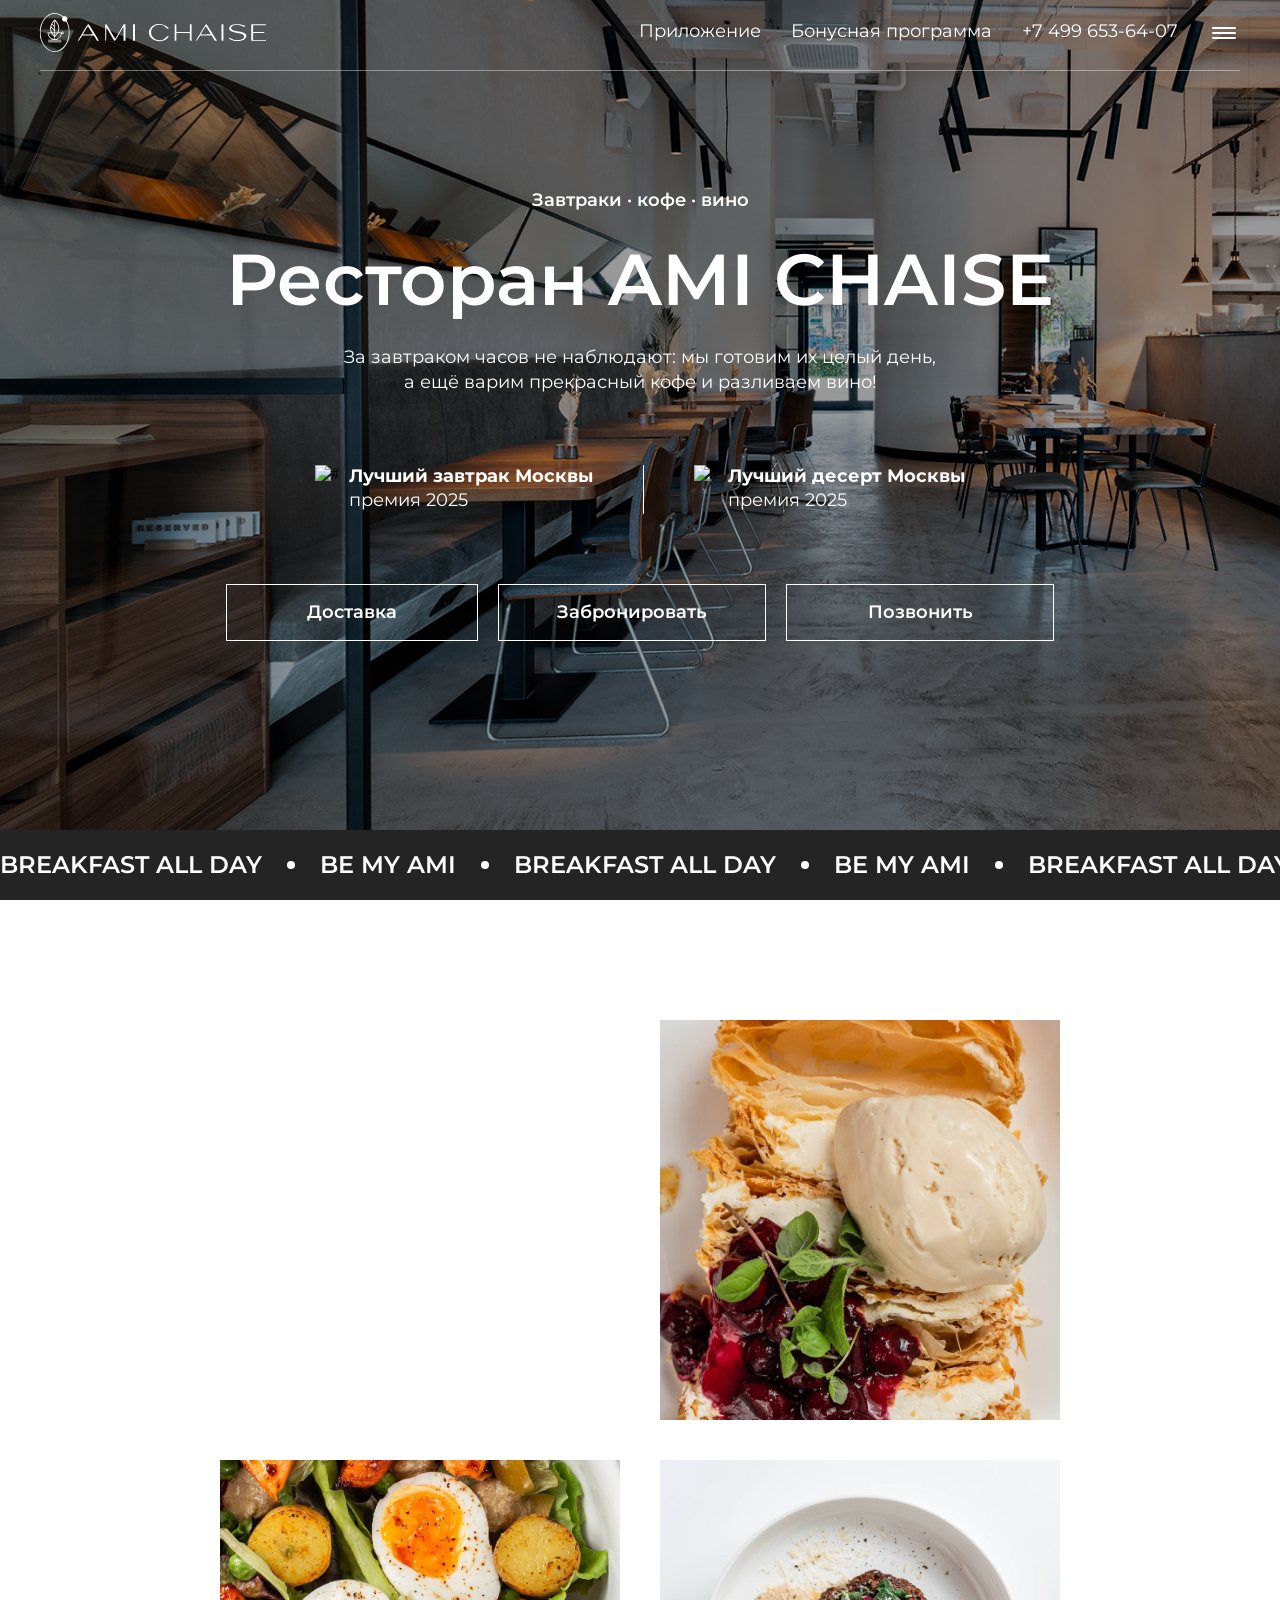
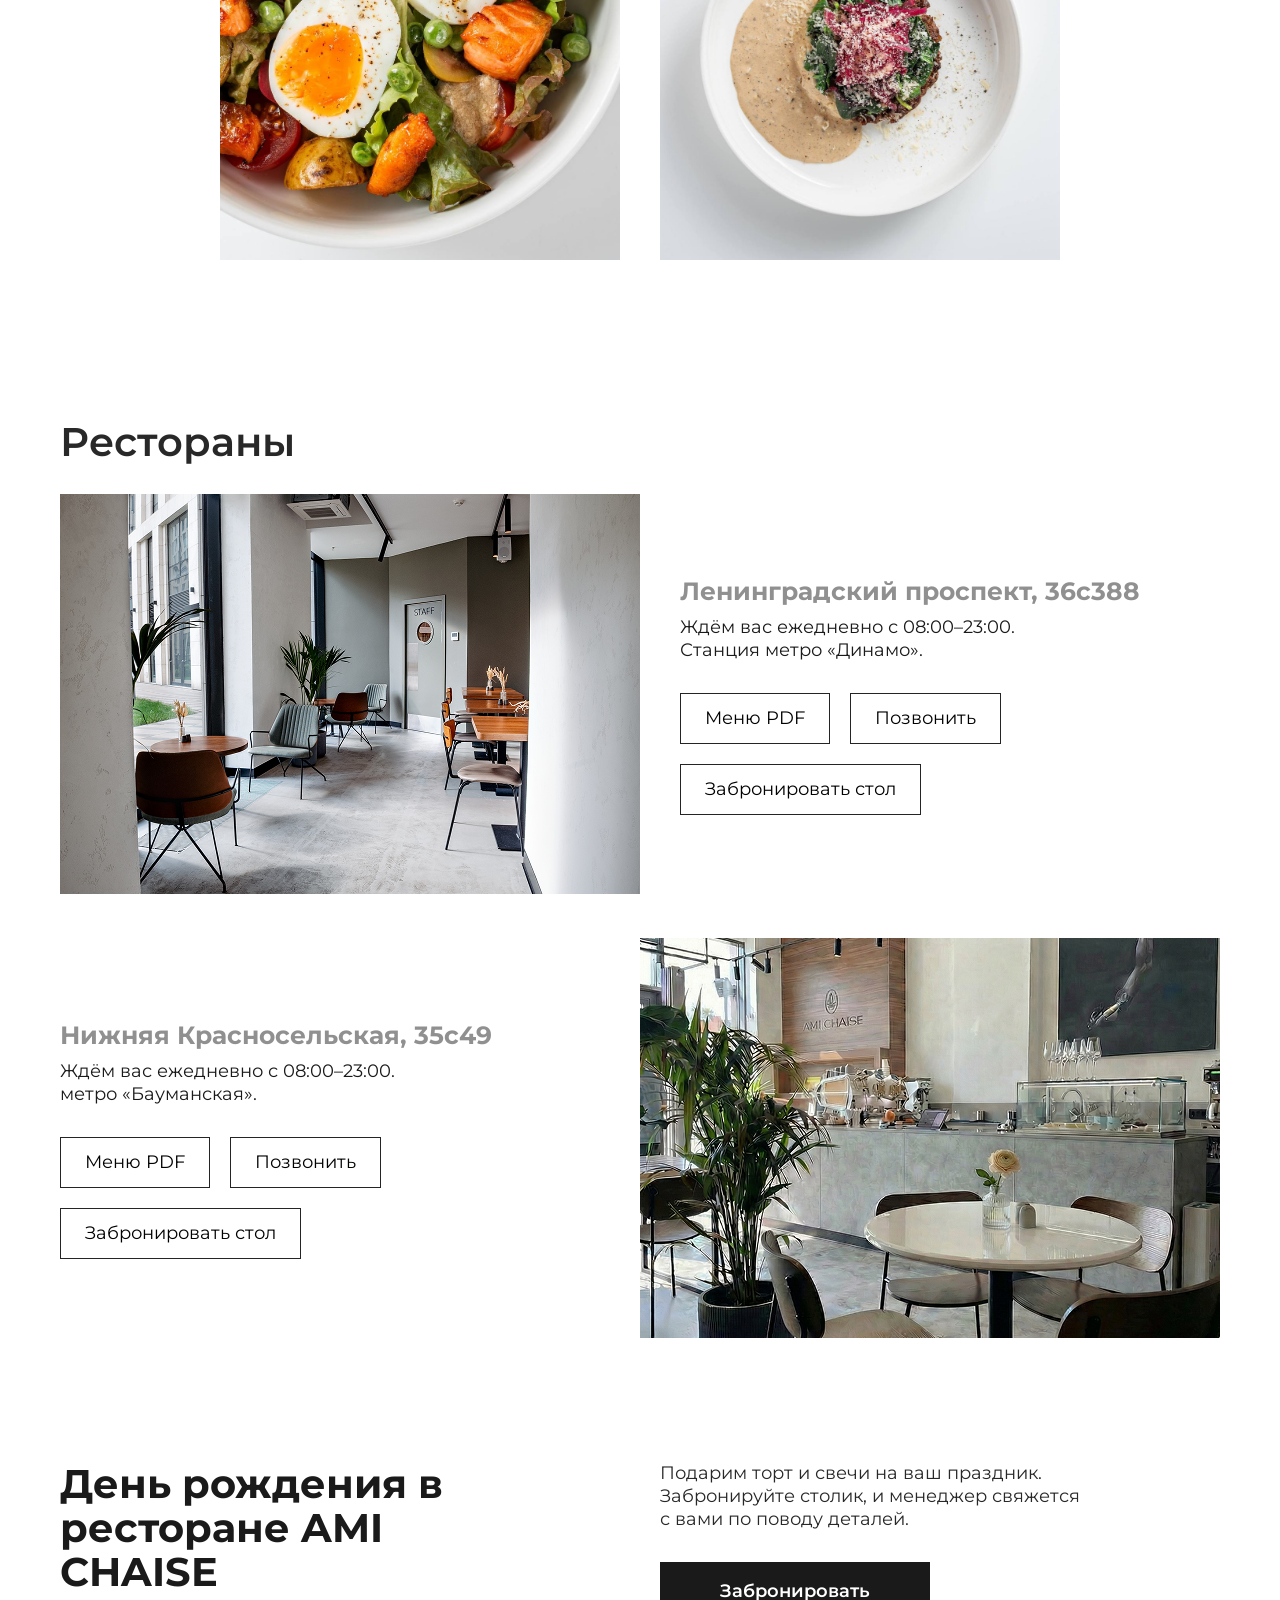
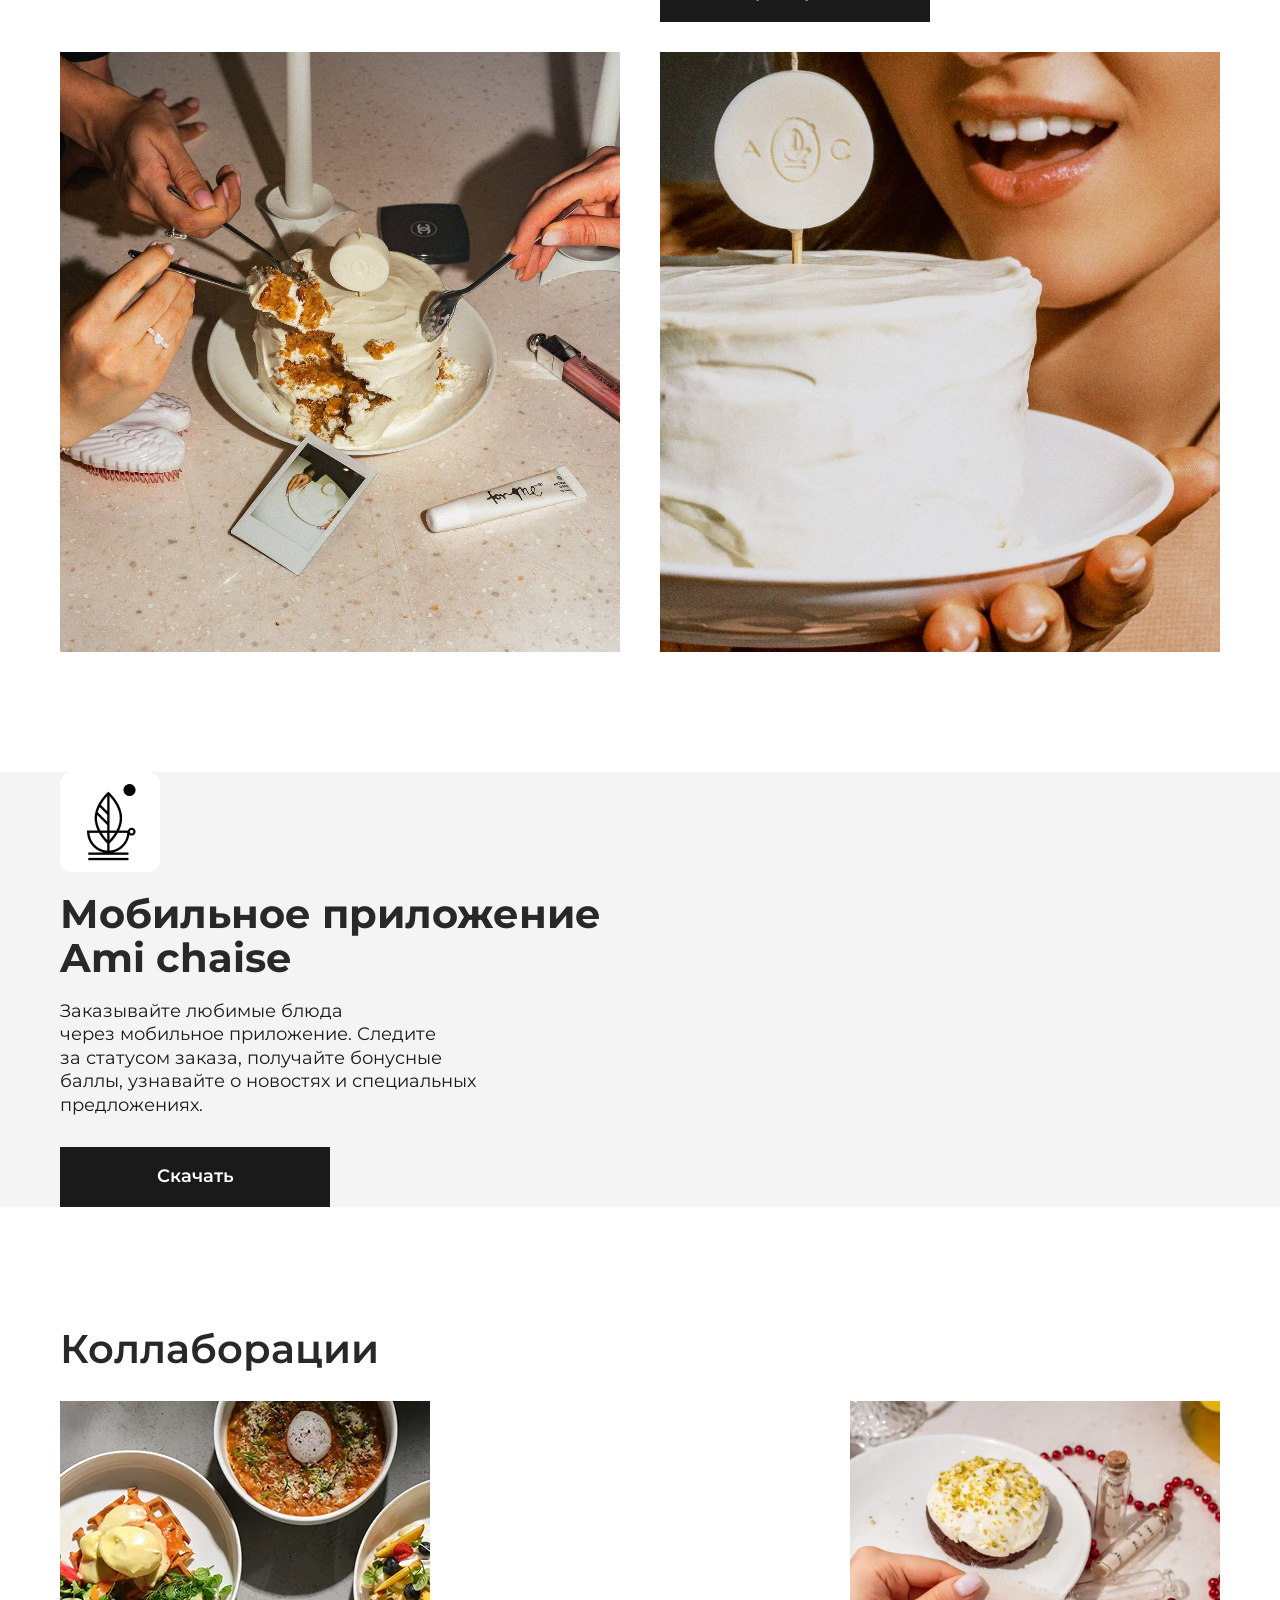
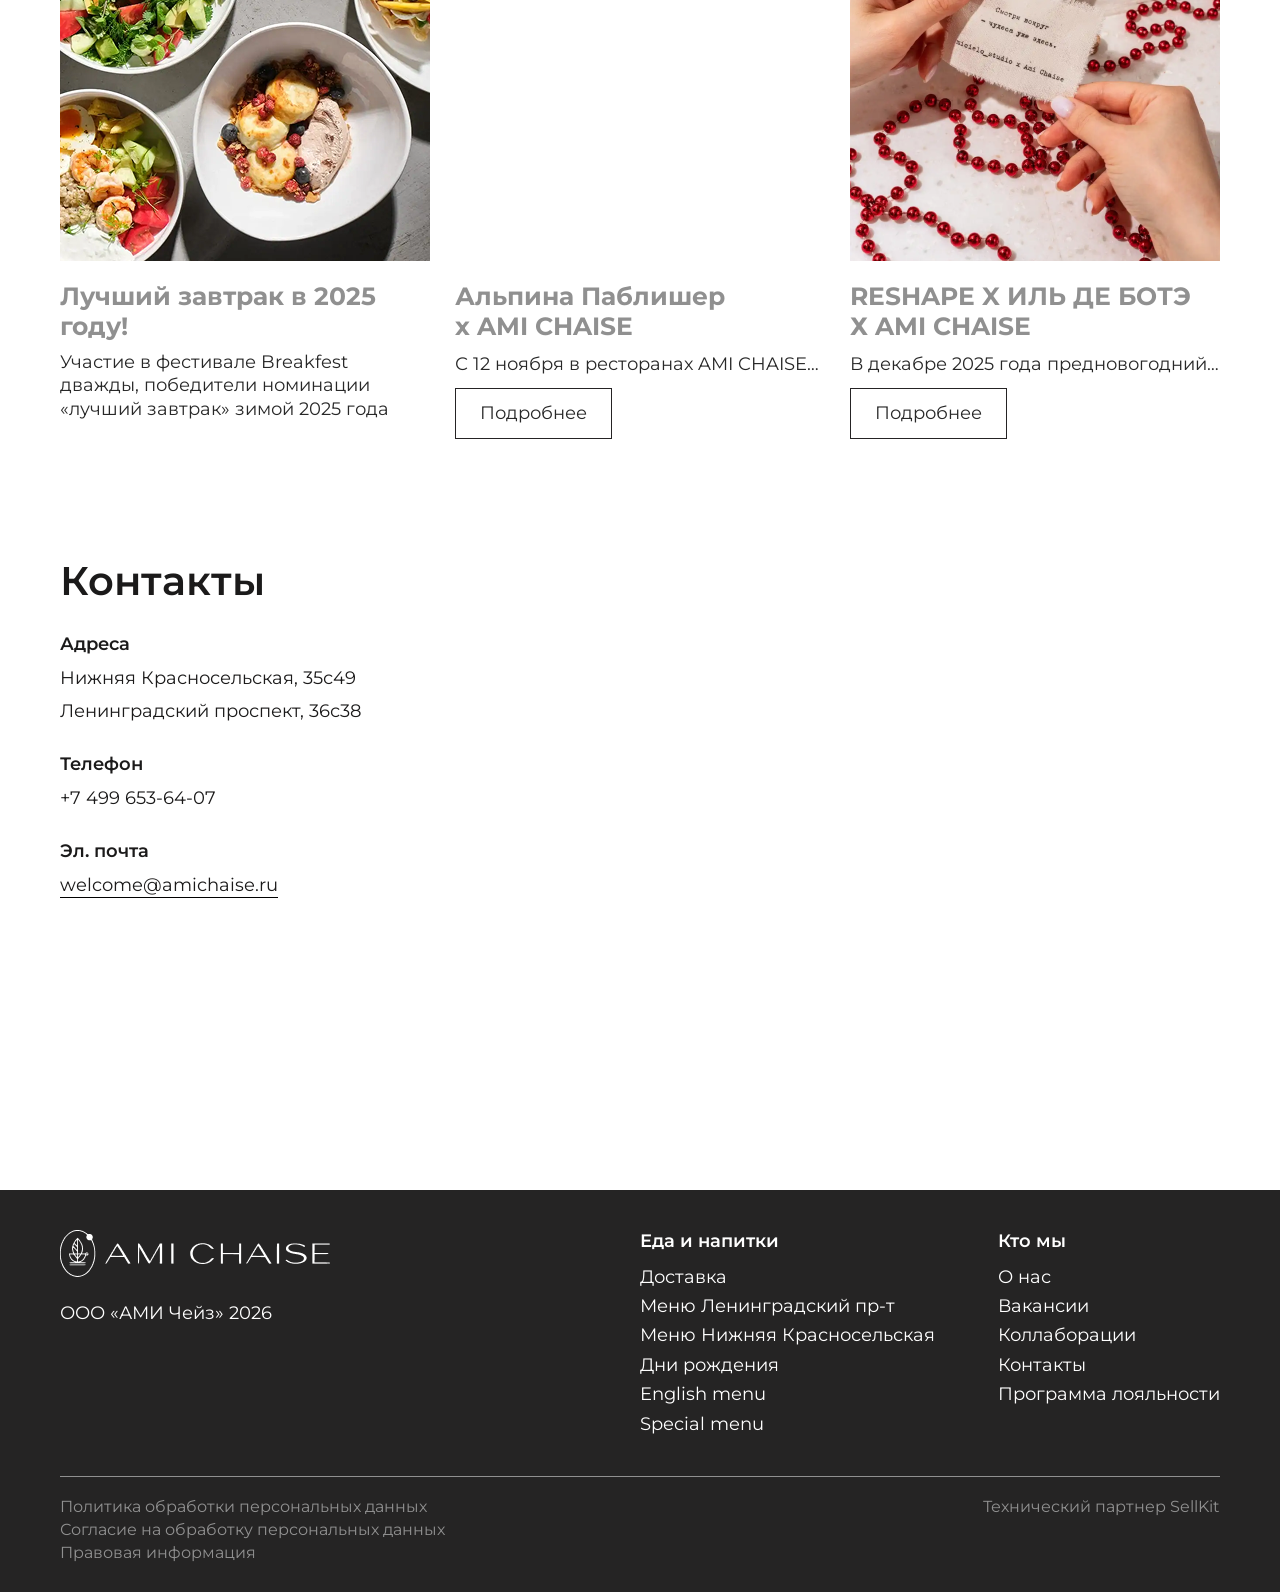
==== commit 1bcf9388: "seo" ====
--- a/index.html
+++ b/index.html
@@ -1,400 +1,784 @@
-<!DOCTYPE html>
+<!doctype html>
 <html lang="en">
-<head>
-    <meta charset="UTF-8">
-    <meta name="viewport" content="width=device-width, initial-scale=1.0">
-
-    <!-- Обязательные Open Graph теги -->
-    <meta property="og:title" content="AMI" />
-    <meta property="og:description" content="Описание проекта AMI. Краткое описание вашего сайта." />
-    <meta property="og:image" content="https://tiafk.github.io/AMI/preview.JPG" />
-    <meta property="og:url" content="https://tiafk.github.io/AMI/" />
-    <meta property="og:type" content="website" />
-    <meta property="og:site_name" content="AMI Project" />
-    
-    <!-- Детали изображения -->
-    <meta property="og:image:type" content="image/jpeg" />
-    <meta property="og:image:width" content="1200" />
-    <meta property="og:image:height" content="630" />
-    <meta property="og:image:alt" content="Превью проекта AMI" />
-    
-    <!-- Twitter Card -->
-    <meta name="twitter:card" content="summary_large_image" />
-    <meta name="twitter:title" content="AMI" />
-    <meta name="twitter:description" content="Описание проекта AMI. Краткое описание вашего сайта." />
-    <meta name="twitter:image" content="https://tiafk.github.io/AMI/preview.JPG" />
-    <meta name="twitter:image:alt" content="Превью проекта AMI" />
-    
-    <!-- Стандартные мета-теги для SEO -->
-    <meta name="description" content="Описание проекта AMI. Краткое описание вашего сайта." />
-    <meta name="keywords" content="проект, ami, веб-разработка" />
-    <meta name="author" content="Tiafk" />
-    
-    <!-- Тема для мобильных браузеров -->
-    <meta name="theme-color" content="#000000" />
-    
-    <link rel="icon" href="favicon.ico" type="image/x-icon">
-    <link rel="shortcut icon" href="favicon.ico" type="image/x-icon">
-    <link rel="icon" type="image/png" sizes="32x32" href="favicon-32x32.png">
-    <link rel="icon" type="image/png" sizes="16x16" href="favicon-16x16.png">
-    <link rel="apple-touch-icon" sizes="180x180" href="apple-touch-icon.png">
-    <link rel="manifest" href="site.webmanifest">
-
-    <link rel="stylesheet" href="./src/css/style.css">
-    <link rel="stylesheet" href="https://cdn.jsdelivr.net/npm/swiper@11/swiper-bundle.min.css">
-    <title>AMI</title>
-</head>
-<body>
-    <main class="main">
-        <header class="header">
-            <div class="wrapper">
-                <div class="logo">
-                    <!-- <img src="./src/img/Group.png" alt="logo"> -->
-                    <svg width="226" height="39" viewBox="0 0 226 39" fill="none" xmlns="http://www.w3.org/2000/svg">
-                        <path d="M12.2226 0.242742C10.0349 0.671689 7.7283 2.05385 5.56437 4.24625C3.82848 5.98587 3.32911 6.67695 2.28282 8.79786C0.309132 12.7775 0 14.2788 0 19.5215C0 23.6442 0.0475588 24.0731 0.665823 26.0749C2.82975 33.2002 7.01492 37.6088 12.722 38.7288C14.6005 39.0863 14.9097 39.0863 16.6218 38.7527C21.4014 37.7756 24.8495 34.8445 27.3463 29.6495C28.773 26.6945 29.3438 24.3115 29.5102 20.6654C29.7004 16.3283 28.9157 12.2056 27.2749 8.96467C26.7518 7.91613 26.7518 7.79698 27.0847 7.29654C27.2749 7.01058 27.4414 6.36716 27.4414 5.86672C27.4414 5.12798 27.2749 4.77052 26.6091 4.10327C25.8482 3.3407 25.6817 3.2692 24.5165 3.36453C23.3989 3.43602 23.1611 3.3407 22.091 2.57812C19.0235 0.338063 15.7182 -0.44834 12.2226 0.242742ZM18.3101 1.41043C19.7131 1.91087 21.1636 2.74494 22.1148 3.60283C22.5904 4.03178 22.6142 4.10327 22.2575 5.05649C21.9246 5.98587 21.9246 6.12885 22.3288 6.96292C22.852 8.08295 23.8269 8.60721 25.1348 8.51189C26.1098 8.4404 26.1573 8.46423 26.6567 9.51277C31.8168 20.0696 27.2987 34.7492 17.9534 37.6327C12.175 39.4438 6.15886 36.2267 2.92486 29.6495C1.45054 26.6707 0.808499 24.1923 0.642043 20.8084C0.190235 12.2533 4.09005 4.50839 10.2489 1.74406C12.7933 0.600198 15.6231 0.481046 18.3101 1.41043Z" fill="white"/>
-                        <path d="M13.4582 7.72549C11.4845 9.96554 10.0815 13.0397 10.0815 15.2321C10.0815 16.0185 10.5333 18.0917 10.9138 19.0926C11.0565 19.4739 10.9138 19.5215 9.32056 19.5215H7.53711L7.72734 20.8084C8.06026 23.2391 9.67725 25.4077 11.8412 26.3132C12.3168 26.5277 12.6972 26.6945 12.6972 26.7422C12.6972 26.766 11.6509 26.7898 10.3906 26.7898C8.36939 26.7898 8.06026 26.8375 7.98892 27.1949C7.91758 27.6 8.36939 27.6239 14.7185 27.6239C21.0676 27.6239 21.5194 27.6 21.448 27.1949C21.3767 26.8375 21.0676 26.7898 18.9512 26.7898H16.5257L17.6671 26.2894C19.5219 25.4553 21.1151 23.5489 21.5907 21.6186C21.6858 21.142 21.8523 21.0229 22.1852 21.1182C23.3266 21.4041 24.1827 20.165 23.5406 19.1641C23.065 18.4253 22.1139 18.3777 21.5669 19.0449C21.234 19.4262 20.8536 19.5215 19.7835 19.5215C19.0226 19.5215 18.4043 19.4262 18.4043 19.3071C18.4043 19.1879 18.5707 18.6875 18.7848 18.187C19.3555 16.8764 19.3555 14.0167 18.7848 12.4201C18.3092 10.9903 16.4306 8.08294 15.3605 7.05824L14.6709 6.39098L13.4582 7.72549ZM14.3618 10.5136V12.9682L13.2442 11.8481L12.1503 10.7281L13.149 9.41745C13.696 8.6787 14.1953 8.08294 14.2429 8.08294C14.3142 8.08294 14.3618 9.17914 14.3618 10.5136ZM17.5007 11.4192C18.5232 13.5163 18.6896 16.1138 17.9287 18.1394L17.4293 19.5215H16.2404H15.0752V13.7308L15.099 7.96379L15.9075 8.91701C16.3593 9.44128 17.0726 10.5613 17.5007 11.4192ZM14.3618 15.3274V16.5189L12.8161 14.9938C11.1754 13.3733 11.1278 13.2541 11.5083 12.2294L11.7698 11.586L13.0539 12.849C14.2905 14.0644 14.3618 14.2074 14.3618 15.3274ZM14.3618 18.616V19.5215H13.2204C12.1028 19.5215 12.0314 19.4739 11.6509 18.616C11.1754 17.496 10.7711 15.3512 10.9613 14.8508C11.0565 14.5648 11.4607 14.8508 12.721 16.09C14.1716 17.5436 14.3618 17.8296 14.3618 18.616ZM23.065 19.5454C23.3028 19.9505 22.5181 20.6416 22.1852 20.3079C22.0188 20.1411 21.9712 19.8552 22.0425 19.6645C22.209 19.2356 22.8273 19.1641 23.065 19.5454ZM12.0076 20.999C12.3168 21.428 12.9588 22.2859 13.4582 22.8816C14.2191 23.7872 14.3618 24.1446 14.3618 25.074C14.3618 25.6936 14.2667 26.1941 14.1716 26.1941C14.0527 26.1941 13.4344 26.0272 12.7924 25.8366C10.7235 25.217 8.91631 23.2153 8.53584 21.1182L8.36939 20.2365H9.91505C11.4131 20.2365 11.5083 20.2603 12.0076 20.999ZM14.3618 21.4518C14.3618 22.0952 14.2905 22.5957 14.1716 22.5242C14.0764 22.4765 13.6484 21.9284 13.2204 21.3327L12.4357 20.2365H13.3868H14.3618V21.4518ZM16.2404 21.2373C15.8123 21.8093 15.3843 22.3574 15.2654 22.4765C15.1703 22.6195 15.0752 22.1667 15.0752 21.4756V20.2365H16.0501H17.0251L16.2404 21.2373ZM21.02 20.5462C21.02 21.3327 20.2115 23.1199 19.4506 24.0017C18.6183 24.9787 17.2153 25.7889 15.8599 26.0749L15.0752 26.2417V25.0025C15.0752 23.8587 15.1703 23.668 16.169 22.5242C16.7873 21.8569 17.3818 21.0705 17.5245 20.7607C17.7385 20.2841 17.9287 20.2365 19.403 20.2365C20.592 20.2365 21.02 20.3318 21.02 20.5462Z" fill="white"/>
-                        <path d="M7.94336 28.9345C7.94336 29.2443 8.84698 29.292 14.7205 29.292C20.594 29.292 21.4976 29.2443 21.4976 28.9345C21.4976 28.6247 20.594 28.5771 14.7205 28.5771C8.84698 28.5771 7.94336 28.6247 7.94336 28.9345Z" fill="white"/>
-                        <path d="M116.377 11.3239C113.238 12.1579 110.86 14.0167 109.648 16.6142C109.006 17.9726 108.958 18.3062 109.053 19.9505C109.172 21.9999 109.695 23.2629 111.051 24.7642C114.522 28.6009 121.323 29.3397 125.96 26.3847C127.03 25.6936 128.743 23.954 128.743 23.525C128.743 23.4297 128.338 23.3344 127.863 23.3344C127.078 23.3344 126.816 23.5012 125.937 24.5021C125.271 25.2885 124.391 25.9557 123.345 26.48C121.87 27.1949 121.561 27.2664 119.469 27.2664C117.519 27.2664 117.019 27.1711 115.854 26.623C109.243 23.525 109.529 14.9223 116.33 12.3724C117.281 12.015 118.232 11.8481 119.469 11.8481C122.037 11.8481 123.678 12.5392 125.509 14.3265C126.84 15.6134 127.03 15.7325 127.91 15.661L128.861 15.5895L127.72 14.3742C125.081 11.5145 120.396 10.2515 116.377 11.3239Z" fill="white"/>
-                        <path d="M42.898 19.3071C40.211 23.7872 37.9995 27.5286 37.9519 27.6477C37.9044 27.7669 38.1184 27.8622 38.4275 27.8622C38.8793 27.8622 39.2598 27.3379 40.5914 25.1217L42.2084 22.3812H47.963L53.7177 22.405L55.3822 25.1217L57.0468 27.8622H58.0693C58.9729 27.8622 59.068 27.8145 58.854 27.4571C58.7351 27.2188 56.4285 23.4774 53.7652 19.1641C49.7703 12.7299 48.7953 11.3 48.3197 11.2524C47.8442 11.1809 47.2259 12.0865 42.898 19.3071ZM50.4837 17.21C51.7915 19.3786 52.8854 21.1897 52.8854 21.285C52.8854 21.3565 50.6263 21.428 47.8679 21.428C45.1095 21.428 42.898 21.3327 42.9456 21.2373C43.2547 20.4748 47.7966 13.1588 47.9155 13.2303C48.0106 13.278 49.152 15.0653 50.4837 17.21Z" fill="white"/>
-                        <path d="M65.25 19.5215C65.25 27.6715 65.25 27.8622 65.7256 27.8622C66.1774 27.8622 66.2012 27.6715 66.2487 21.0705L66.3201 14.255L70.2437 21.0705C73.7868 27.2188 74.2148 27.886 74.738 27.8145C75.2136 27.743 75.9507 26.5992 79.3036 20.7369C81.4913 16.9002 83.3699 13.6593 83.4888 13.5401C83.5839 13.4448 83.6552 16.6142 83.6077 20.5939L83.5363 27.8622H84.5113H85.4625V19.5215V11.1809H84.5589H83.6552L79.6603 18.187C77.4726 22.0476 75.5465 25.3838 75.4038 25.5983C75.166 25.9081 74.4288 24.7881 70.8382 18.5683C66.867 11.6813 66.5341 11.1809 65.9158 11.1809H65.25V19.5215Z" fill="white"/>
-                        <path d="M93.0723 19.5215V27.8622H94.0234H94.9746V19.5215V11.1809H94.0234H93.0723V19.5215Z" fill="white"/>
-                        <path d="M134.686 19.5215V27.8622H135.518H136.35V23.9302V19.9981L143.08 20.0458L149.785 20.1173L149.857 23.9778L149.904 27.8622H150.737H151.569V19.5215V11.1809H150.737H149.904V15.1129V19.0449H143.127H136.35V15.1129V11.1809H135.518H134.686V19.5215Z" fill="white"/>
-                        <path d="M160.844 19.3071C158.157 23.7872 155.921 27.5524 155.874 27.6715C155.826 27.7907 156.04 27.8622 156.349 27.8145C156.754 27.7669 157.301 27.0519 158.537 25.0502L160.178 22.3812L165.909 22.4289L171.663 22.5003L173.304 25.1693L174.945 27.8622H176.015C177.061 27.8622 177.061 27.8622 176.728 27.3141C176.538 27.0281 174.208 23.2867 171.544 18.9734C167.668 12.706 166.622 11.1809 166.218 11.1809C165.814 11.1809 164.791 12.7299 160.844 19.3071ZM168.524 17.4245C169.809 19.4977 170.831 21.2373 170.831 21.3088C170.831 21.3803 168.572 21.428 165.814 21.428C163.055 21.428 160.844 21.3327 160.891 21.2135C160.939 21.1182 162.033 19.2356 163.341 17.067C165.148 14.0405 165.766 13.1588 165.98 13.3971C166.123 13.5401 167.264 15.375 168.524 17.4245Z" fill="white"/>
-                        <path d="M181.698 11.3477C181.603 11.4192 181.531 15.1844 181.531 19.6884V27.8622H182.482H183.434V19.5215V11.1809H182.649C182.197 11.1809 181.769 11.2524 181.698 11.3477Z" fill="white"/>
-                        <path d="M193.35 11.443C192.446 11.6575 190.972 12.3724 190.33 12.8967C189.069 13.9214 188.736 15.8517 189.64 16.9955C190.71 18.3777 193.611 19.4501 197.582 19.9982C201.601 20.5224 204.193 21.9284 204.193 23.5489C204.193 25.1932 202.386 26.48 199.366 26.9328C196.013 27.4333 193.064 26.8852 190.663 25.2647C189.64 24.5498 189.521 24.5259 189.165 24.8834C188.808 25.2409 188.832 25.3123 189.379 25.7175C192.827 28.4103 199.39 28.8392 203.813 26.6707C206.571 25.3123 207.261 22.7387 205.358 20.8322C204.003 19.4739 201.934 18.8066 197.25 18.2347C195.086 17.9726 193.944 17.7104 193.017 17.2338C190.116 15.8278 190.615 13.2542 193.944 12.2533C196.584 11.4669 201.126 12.1103 203.503 13.5878C204.146 13.9691 204.692 14.255 204.716 14.2312C204.74 14.1835 204.835 13.8738 204.906 13.5401C205.049 12.9682 204.954 12.849 203.86 12.3724C203.194 12.0865 201.934 11.7052 201.054 11.5145C199.318 11.1571 194.776 11.1094 193.35 11.443Z" fill="white"/>
-                        <path d="M211.257 19.5215V27.8622H218.628C225.834 27.8622 226 27.8622 226 27.3856C226 26.909 225.834 26.909 219.532 26.909H213.04L213.112 23.4536L213.183 19.9981H218.89C224.407 19.9981 224.573 19.9743 224.573 19.5215C224.573 19.0688 224.407 19.0449 218.819 19.0449H213.04L213.112 15.5895L213.183 12.1341H219.603C225.834 12.1341 226 12.1341 226 11.6575C226 11.1809 225.834 11.1809 218.628 11.1809H211.257V19.5215Z" fill="white"/>
-                    </svg>
-                </div>
-                <ul class="navigation">
-                    <li class="nav-link text1"><a href="#apps">Приложение</a></li>
-                    <li class="nav-link text1"><a href="#">Бонусная программа</a></li>
-                    <li class="nav-link text1 phone-style"><a href="tel:+74996536407">+7 499 653-64-07</a></li>
-                    <div class="wrapper-burger">
-                        <div class="burger-desc" id="burger-desc">
-                            <span></span>
-                            <span></span>
-                            <span></span>
-                        </div>
-                        <div class="burger-dropdown" id="burgerMenu">
-                            <div class="burger-dropdown__content">
-                                <!-- Навигация -->
-                                <nav class="burger-dropdown__nav">
-                                    <div class="wrapper-top">
-                                        <div class="pic-logo">
-                                            <!-- <img src="./src/img/black-logo.png" alt=""> -->
-                                            <svg width="226" height="39" viewBox="0 0 226 39" fill="none" xmlns="http://www.w3.org/2000/svg">
-                                                <path d="M12.2226 0.242742C10.0349 0.671689 7.7283 2.05385 5.56437 4.24625C3.82848 5.98587 3.32911 6.67695 2.28282 8.79786C0.309132 12.7775 0 14.2788 0 19.5215C0 23.6442 0.0475588 24.0731 0.665823 26.0749C2.82975 33.2002 7.01492 37.6088 12.722 38.7288C14.6005 39.0863 14.9097 39.0863 16.6218 38.7527C21.4014 37.7756 24.8495 34.8445 27.3463 29.6495C28.773 26.6945 29.3438 24.3115 29.5102 20.6654C29.7004 16.3283 28.9157 12.2056 27.2749 8.96467C26.7518 7.91613 26.7518 7.79698 27.0847 7.29654C27.2749 7.01058 27.4414 6.36716 27.4414 5.86672C27.4414 5.12798 27.2749 4.77052 26.6091 4.10327C25.8482 3.3407 25.6817 3.2692 24.5165 3.36453C23.3989 3.43602 23.1611 3.3407 22.091 2.57812C19.0235 0.338063 15.7182 -0.44834 12.2226 0.242742ZM18.3101 1.41043C19.7131 1.91087 21.1636 2.74494 22.1148 3.60283C22.5904 4.03178 22.6142 4.10327 22.2575 5.05649C21.9246 5.98587 21.9246 6.12885 22.3288 6.96292C22.852 8.08295 23.8269 8.60721 25.1348 8.51189C26.1098 8.4404 26.1573 8.46423 26.6567 9.51277C31.8168 20.0696 27.2987 34.7492 17.9534 37.6327C12.175 39.4438 6.15886 36.2267 2.92486 29.6495C1.45054 26.6707 0.808499 24.1923 0.642043 20.8084C0.190235 12.2533 4.09005 4.50839 10.2489 1.74406C12.7933 0.600198 15.6231 0.481046 18.3101 1.41043Z" fill="#252424"/>
-                                                <path d="M13.4582 7.72549C11.4845 9.96554 10.0815 13.0397 10.0815 15.2321C10.0815 16.0185 10.5333 18.0917 10.9138 19.0926C11.0565 19.4739 10.9138 19.5215 9.32056 19.5215H7.53711L7.72734 20.8084C8.06026 23.2391 9.67725 25.4077 11.8412 26.3132C12.3168 26.5277 12.6972 26.6945 12.6972 26.7422C12.6972 26.766 11.6509 26.7898 10.3906 26.7898C8.36939 26.7898 8.06026 26.8375 7.98892 27.1949C7.91758 27.6 8.36939 27.6239 14.7185 27.6239C21.0676 27.6239 21.5194 27.6 21.448 27.1949C21.3767 26.8375 21.0676 26.7898 18.9512 26.7898H16.5257L17.6671 26.2894C19.5219 25.4553 21.1151 23.5489 21.5907 21.6186C21.6858 21.142 21.8523 21.0229 22.1852 21.1182C23.3266 21.4041 24.1827 20.165 23.5406 19.1641C23.065 18.4253 22.1139 18.3777 21.5669 19.0449C21.234 19.4262 20.8536 19.5215 19.7835 19.5215C19.0226 19.5215 18.4043 19.4262 18.4043 19.3071C18.4043 19.1879 18.5707 18.6875 18.7848 18.187C19.3555 16.8764 19.3555 14.0167 18.7848 12.4201C18.3092 10.9903 16.4306 8.08294 15.3605 7.05824L14.6709 6.39098L13.4582 7.72549ZM14.3618 10.5136V12.9682L13.2442 11.8481L12.1503 10.7281L13.149 9.41745C13.696 8.6787 14.1953 8.08294 14.2429 8.08294C14.3142 8.08294 14.3618 9.17914 14.3618 10.5136ZM17.5007 11.4192C18.5232 13.5163 18.6896 16.1138 17.9287 18.1394L17.4293 19.5215H16.2404H15.0752V13.7308L15.099 7.96379L15.9075 8.91701C16.3593 9.44128 17.0726 10.5613 17.5007 11.4192ZM14.3618 15.3274V16.5189L12.8161 14.9938C11.1754 13.3733 11.1278 13.2541 11.5083 12.2294L11.7698 11.586L13.0539 12.849C14.2905 14.0644 14.3618 14.2074 14.3618 15.3274ZM14.3618 18.616V19.5215H13.2204C12.1028 19.5215 12.0314 19.4739 11.6509 18.616C11.1754 17.496 10.7711 15.3512 10.9613 14.8508C11.0565 14.5648 11.4607 14.8508 12.721 16.09C14.1716 17.5436 14.3618 17.8296 14.3618 18.616ZM23.065 19.5454C23.3028 19.9505 22.5181 20.6416 22.1852 20.3079C22.0188 20.1411 21.9712 19.8552 22.0425 19.6645C22.209 19.2356 22.8273 19.1641 23.065 19.5454ZM12.0076 20.999C12.3168 21.428 12.9588 22.2859 13.4582 22.8816C14.2191 23.7872 14.3618 24.1446 14.3618 25.074C14.3618 25.6936 14.2667 26.1941 14.1716 26.1941C14.0527 26.1941 13.4344 26.0272 12.7924 25.8366C10.7235 25.217 8.91631 23.2153 8.53584 21.1182L8.36939 20.2365H9.91505C11.4131 20.2365 11.5083 20.2603 12.0076 20.999ZM14.3618 21.4518C14.3618 22.0952 14.2905 22.5957 14.1716 22.5242C14.0764 22.4765 13.6484 21.9284 13.2204 21.3327L12.4357 20.2365H13.3868H14.3618V21.4518ZM16.2404 21.2373C15.8123 21.8093 15.3843 22.3574 15.2654 22.4765C15.1703 22.6195 15.0752 22.1667 15.0752 21.4756V20.2365H16.0501H17.0251L16.2404 21.2373ZM21.02 20.5462C21.02 21.3327 20.2115 23.1199 19.4506 24.0017C18.6183 24.9787 17.2153 25.7889 15.8599 26.0749L15.0752 26.2417V25.0025C15.0752 23.8587 15.1703 23.668 16.169 22.5242C16.7873 21.8569 17.3818 21.0705 17.5245 20.7607C17.7385 20.2841 17.9287 20.2365 19.403 20.2365C20.592 20.2365 21.02 20.3318 21.02 20.5462Z" fill="#252424"/>
-                                                <path d="M7.94336 28.9345C7.94336 29.2443 8.84698 29.292 14.7205 29.292C20.594 29.292 21.4976 29.2443 21.4976 28.9345C21.4976 28.6247 20.594 28.5771 14.7205 28.5771C8.84698 28.5771 7.94336 28.6247 7.94336 28.9345Z" fill="#252424"/>
-                                                <path d="M116.377 11.3239C113.238 12.1579 110.86 14.0167 109.648 16.6142C109.006 17.9726 108.958 18.3062 109.053 19.9505C109.172 21.9999 109.695 23.2629 111.051 24.7642C114.522 28.6009 121.323 29.3397 125.96 26.3847C127.03 25.6936 128.743 23.954 128.743 23.525C128.743 23.4297 128.338 23.3344 127.863 23.3344C127.078 23.3344 126.816 23.5012 125.937 24.5021C125.271 25.2885 124.391 25.9557 123.345 26.48C121.87 27.1949 121.561 27.2664 119.469 27.2664C117.519 27.2664 117.019 27.1711 115.854 26.623C109.243 23.525 109.529 14.9223 116.33 12.3724C117.281 12.015 118.232 11.8481 119.469 11.8481C122.037 11.8481 123.678 12.5392 125.509 14.3265C126.84 15.6134 127.03 15.7325 127.91 15.661L128.861 15.5895L127.72 14.3742C125.081 11.5145 120.396 10.2515 116.377 11.3239Z" fill="#252424"/>
-                                                <path d="M42.898 19.3071C40.211 23.7872 37.9995 27.5286 37.9519 27.6477C37.9044 27.7669 38.1184 27.8622 38.4275 27.8622C38.8793 27.8622 39.2598 27.3379 40.5914 25.1217L42.2084 22.3812H47.963L53.7177 22.405L55.3822 25.1217L57.0468 27.8622H58.0693C58.9729 27.8622 59.068 27.8145 58.854 27.4571C58.7351 27.2188 56.4285 23.4774 53.7652 19.1641C49.7703 12.7299 48.7953 11.3 48.3197 11.2524C47.8442 11.1809 47.2259 12.0865 42.898 19.3071ZM50.4837 17.21C51.7915 19.3786 52.8854 21.1897 52.8854 21.285C52.8854 21.3565 50.6263 21.428 47.8679 21.428C45.1095 21.428 42.898 21.3327 42.9456 21.2373C43.2547 20.4748 47.7966 13.1588 47.9155 13.2303C48.0106 13.278 49.152 15.0653 50.4837 17.21Z" fill="#252424"/>
-                                                <path d="M65.25 19.5215C65.25 27.6715 65.25 27.8622 65.7256 27.8622C66.1774 27.8622 66.2012 27.6715 66.2487 21.0705L66.3201 14.255L70.2437 21.0705C73.7868 27.2188 74.2148 27.886 74.738 27.8145C75.2136 27.743 75.9507 26.5992 79.3036 20.7369C81.4913 16.9002 83.3699 13.6593 83.4888 13.5401C83.5839 13.4448 83.6552 16.6142 83.6077 20.5939L83.5363 27.8622H84.5113H85.4625V19.5215V11.1809H84.5589H83.6552L79.6603 18.187C77.4726 22.0476 75.5465 25.3838 75.4038 25.5983C75.166 25.9081 74.4288 24.7881 70.8382 18.5683C66.867 11.6813 66.5341 11.1809 65.9158 11.1809H65.25V19.5215Z" fill="#252424"/>
-                                                <path d="M93.0723 19.5215V27.8622H94.0234H94.9746V19.5215V11.1809H94.0234H93.0723V19.5215Z" fill="#252424"/>
-                                                <path d="M134.686 19.5215V27.8622H135.518H136.35V23.9302V19.9981L143.08 20.0458L149.785 20.1173L149.857 23.9778L149.904 27.8622H150.737H151.569V19.5215V11.1809H150.737H149.904V15.1129V19.0449H143.127H136.35V15.1129V11.1809H135.518H134.686V19.5215Z" fill="#252424"/>
-                                                <path d="M160.844 19.3071C158.157 23.7872 155.921 27.5524 155.874 27.6715C155.826 27.7907 156.04 27.8622 156.349 27.8145C156.754 27.7669 157.301 27.0519 158.537 25.0502L160.178 22.3812L165.909 22.4289L171.663 22.5003L173.304 25.1693L174.945 27.8622H176.015C177.061 27.8622 177.061 27.8622 176.728 27.3141C176.538 27.0281 174.208 23.2867 171.544 18.9734C167.668 12.706 166.622 11.1809 166.218 11.1809C165.814 11.1809 164.791 12.7299 160.844 19.3071ZM168.524 17.4245C169.809 19.4977 170.831 21.2373 170.831 21.3088C170.831 21.3803 168.572 21.428 165.814 21.428C163.055 21.428 160.844 21.3327 160.891 21.2135C160.939 21.1182 162.033 19.2356 163.341 17.067C165.148 14.0405 165.766 13.1588 165.98 13.3971C166.123 13.5401 167.264 15.375 168.524 17.4245Z" fill="#252424"/>
-                                                <path d="M181.698 11.3477C181.603 11.4192 181.531 15.1844 181.531 19.6884V27.8622H182.482H183.434V19.5215V11.1809H182.649C182.197 11.1809 181.769 11.2524 181.698 11.3477Z" fill="#252424"/>
-                                                <path d="M193.35 11.443C192.446 11.6575 190.972 12.3724 190.33 12.8967C189.069 13.9214 188.736 15.8517 189.64 16.9955C190.71 18.3777 193.611 19.4501 197.582 19.9982C201.601 20.5224 204.193 21.9284 204.193 23.5489C204.193 25.1932 202.386 26.48 199.366 26.9328C196.013 27.4333 193.064 26.8852 190.663 25.2647C189.64 24.5498 189.521 24.5259 189.165 24.8834C188.808 25.2409 188.832 25.3123 189.379 25.7175C192.827 28.4103 199.39 28.8392 203.813 26.6707C206.571 25.3123 207.261 22.7387 205.358 20.8322C204.003 19.4739 201.934 18.8066 197.25 18.2347C195.086 17.9726 193.944 17.7104 193.017 17.2338C190.116 15.8278 190.615 13.2542 193.944 12.2533C196.584 11.4669 201.126 12.1103 203.503 13.5878C204.146 13.9691 204.692 14.255 204.716 14.2312C204.74 14.1835 204.835 13.8738 204.906 13.5401C205.049 12.9682 204.954 12.849 203.86 12.3724C203.194 12.0865 201.934 11.7052 201.054 11.5145C199.318 11.1571 194.776 11.1094 193.35 11.443Z" fill="#252424"/>
-                                                <path d="M211.257 19.5215V27.8622H218.628C225.834 27.8622 226 27.8622 226 27.3856C226 26.909 225.834 26.909 219.532 26.909H213.04L213.112 23.4536L213.183 19.9981H218.89C224.407 19.9981 224.573 19.9743 224.573 19.5215C224.573 19.0688 224.407 19.0449 218.819 19.0449H213.04L213.112 15.5895L213.183 12.1341H219.603C225.834 12.1341 226 12.1341 226 11.6575C226 11.1809 225.834 11.1809 218.628 11.1809H211.257V19.5215Z" fill="#252424"/>
-                                            </svg>
+    <head>
+        <meta charset="UTF-8" />
+        <meta name="viewport" content="width=device-width, initial-scale=1.0" />
+        <!-- Yandex.Metrika counter -->
+        <script type="text/javascript">
+            (function (m, e, t, r, i, k, a) {
+                m[i] =
+                    m[i] ||
+                    function () {
+                        (m[i].a = m[i].a || []).push(arguments);
+                    };
+                m[i].l = 1 * new Date();
+                for (var j = 0; j < document.scripts.length; j++) {
+                    if (document.scripts[j].src === r) {
+                        return;
+                    }
+                }
+                ((k = e.createElement(t)),
+                    (a = e.getElementsByTagName(t)[0]),
+                    (k.async = 1),
+                    (k.src = r),
+                    a.parentNode.insertBefore(k, a));
+            })(
+                window,
+                document,
+                "script",
+                "https://mc.yandex.ru/metrika/tag.js",
+                "ym",
+            );
+
+            ym(98722389, "init", {
+                clickmap: true,
+                referrer: document.referrer,
+                url: location.href,
+                accurateTrackBounce: true,
+                trackLinks: true,
+            });
+        </script>
+        <!-- /Yandex.Metrika counter -->
+        <meta name="yandex-verification" content="9fa5ca0127c47fe1" />
+        <meta name="yandex-verification" content="a90ab20ec7508285" />
+        <meta
+            name="google-site-verification"
+            content="7BZvIGQouAHvIkN5UcAlr4OewP41UTiSQJLNDvpjmmM"
+        />
+        <meta name="yandex-verification" content="71424f7f2eddd1bd" />
+        <meta
+            name="google-site-verification"
+            content="7BZvIGQouAHvIkN5UcAlr4OewP41UTiSQJLNDvpjmmM"
+        />
+
+        <!-- Обязательные Open Graph теги -->
+        <meta property="og:title" content="Ami Chaise" />
+        <meta
+            property="og:description"
+            content="Описание проекта Ami Chaise. Краткое описание вашего сайта."
+        />
+        <!-- <meta
+            property="og:image"
+            content="https://amichaise.ru/preview.JPG"
+        />
+        <meta property="og:url" content="https://amichaise.ru/" /> -->
+        <meta property="og:type" content="website" />
+        <meta property="og:site_name" content="AMI CHAISE Project" />
+
+        <!-- Детали изображения -->
+        <meta property="og:image:type" content="image/jpeg" />
+        <meta property="og:image:width" content="1200" />
+        <meta property="og:image:height" content="630" />
+        <meta property="og:image:alt" content="Превью проекта AMI CHAISE" />
+
+        <!-- Twitter Card -->
+        <meta name="twitter:card" content="summary_large_image" />
+        <meta name="twitter:title" content="AMI CHAISE" />
+        <meta
+            name="twitter:description"
+            content="Описание проекта AMI CHAISE. Краткое описание вашего сайта."
+        />
+        <!-- <meta
+            name="twitter:image"
+            content="https://amichaise.ru/preview.JPG"
+        /> -->
+        <meta name="twitter:image:alt" content="Превью проекта AMI CHAISE" />
+        <meta
+            name="description"
+            content="Описание проекта AMI CHAISE. Краткое описание вашего сайта."
+        />
+        <meta name="keywords" content="проект, AMI CHAISE, веб-разработка" />
+        <meta name="theme-color" content="#000000" />
+
+        <link rel="icon" href="favicon.ico" type="image/x-icon" />
+        <link rel="shortcut icon" href="favicon.ico" type="image/x-icon" />
+        <link
+            rel="icon"
+            type="image/png"
+            sizes="32x32"
+            href="favicon-32x32.png"
+        />
+        <link
+            rel="icon"
+            type="image/png"
+            sizes="16x16"
+            href="favicon-16x16.png"
+        />
+        <link
+            rel="apple-touch-icon"
+            sizes="180x180"
+            href="apple-touch-icon.png"
+        />
+        <link rel="manifest" href="site.webmanifest" />
+
+        <link rel="stylesheet" href="./src/css/style.css" />
+        <link
+            rel="stylesheet"
+            href="https://cdn.jsdelivr.net/npm/swiper@11/swiper-bundle.min.css"
+        />
+        <title>AMI CHAISE</title>
+    </head>
+    <body>
+        <main class="main">
+            <header class="header">
+                <div class="wrapper">
+                    <div class="logo">
+                        <!-- <img src="./src/img/Group.png" alt="logo"> -->
+                        <svg
+                            width="226"
+                            height="39"
+                            viewBox="0 0 226 39"
+                            fill="none"
+                            xmlns="http://www.w3.org/2000/svg"
+                        >
+                            <path
+                                d="M12.2226 0.242742C10.0349 0.671689 7.7283 2.05385 5.56437 4.24625C3.82848 5.98587 3.32911 6.67695 2.28282 8.79786C0.309132 12.7775 0 14.2788 0 19.5215C0 23.6442 0.0475588 24.0731 0.665823 26.0749C2.82975 33.2002 7.01492 37.6088 12.722 38.7288C14.6005 39.0863 14.9097 39.0863 16.6218 38.7527C21.4014 37.7756 24.8495 34.8445 27.3463 29.6495C28.773 26.6945 29.3438 24.3115 29.5102 20.6654C29.7004 16.3283 28.9157 12.2056 27.2749 8.96467C26.7518 7.91613 26.7518 7.79698 27.0847 7.29654C27.2749 7.01058 27.4414 6.36716 27.4414 5.86672C27.4414 5.12798 27.2749 4.77052 26.6091 4.10327C25.8482 3.3407 25.6817 3.2692 24.5165 3.36453C23.3989 3.43602 23.1611 3.3407 22.091 2.57812C19.0235 0.338063 15.7182 -0.44834 12.2226 0.242742ZM18.3101 1.41043C19.7131 1.91087 21.1636 2.74494 22.1148 3.60283C22.5904 4.03178 22.6142 4.10327 22.2575 5.05649C21.9246 5.98587 21.9246 6.12885 22.3288 6.96292C22.852 8.08295 23.8269 8.60721 25.1348 8.51189C26.1098 8.4404 26.1573 8.46423 26.6567 9.51277C31.8168 20.0696 27.2987 34.7492 17.9534 37.6327C12.175 39.4438 6.15886 36.2267 2.92486 29.6495C1.45054 26.6707 0.808499 24.1923 0.642043 20.8084C0.190235 12.2533 4.09005 4.50839 10.2489 1.74406C12.7933 0.600198 15.6231 0.481046 18.3101 1.41043Z"
+                                fill="white"
+                            />
+                            <path
+                                d="M13.4582 7.72549C11.4845 9.96554 10.0815 13.0397 10.0815 15.2321C10.0815 16.0185 10.5333 18.0917 10.9138 19.0926C11.0565 19.4739 10.9138 19.5215 9.32056 19.5215H7.53711L7.72734 20.8084C8.06026 23.2391 9.67725 25.4077 11.8412 26.3132C12.3168 26.5277 12.6972 26.6945 12.6972 26.7422C12.6972 26.766 11.6509 26.7898 10.3906 26.7898C8.36939 26.7898 8.06026 26.8375 7.98892 27.1949C7.91758 27.6 8.36939 27.6239 14.7185 27.6239C21.0676 27.6239 21.5194 27.6 21.448 27.1949C21.3767 26.8375 21.0676 26.7898 18.9512 26.7898H16.5257L17.6671 26.2894C19.5219 25.4553 21.1151 23.5489 21.5907 21.6186C21.6858 21.142 21.8523 21.0229 22.1852 21.1182C23.3266 21.4041 24.1827 20.165 23.5406 19.1641C23.065 18.4253 22.1139 18.3777 21.5669 19.0449C21.234 19.4262 20.8536 19.5215 19.7835 19.5215C19.0226 19.5215 18.4043 19.4262 18.4043 19.3071C18.4043 19.1879 18.5707 18.6875 18.7848 18.187C19.3555 16.8764 19.3555 14.0167 18.7848 12.4201C18.3092 10.9903 16.4306 8.08294 15.3605 7.05824L14.6709 6.39098L13.4582 7.72549ZM14.3618 10.5136V12.9682L13.2442 11.8481L12.1503 10.7281L13.149 9.41745C13.696 8.6787 14.1953 8.08294 14.2429 8.08294C14.3142 8.08294 14.3618 9.17914 14.3618 10.5136ZM17.5007 11.4192C18.5232 13.5163 18.6896 16.1138 17.9287 18.1394L17.4293 19.5215H16.2404H15.0752V13.7308L15.099 7.96379L15.9075 8.91701C16.3593 9.44128 17.0726 10.5613 17.5007 11.4192ZM14.3618 15.3274V16.5189L12.8161 14.9938C11.1754 13.3733 11.1278 13.2541 11.5083 12.2294L11.7698 11.586L13.0539 12.849C14.2905 14.0644 14.3618 14.2074 14.3618 15.3274ZM14.3618 18.616V19.5215H13.2204C12.1028 19.5215 12.0314 19.4739 11.6509 18.616C11.1754 17.496 10.7711 15.3512 10.9613 14.8508C11.0565 14.5648 11.4607 14.8508 12.721 16.09C14.1716 17.5436 14.3618 17.8296 14.3618 18.616ZM23.065 19.5454C23.3028 19.9505 22.5181 20.6416 22.1852 20.3079C22.0188 20.1411 21.9712 19.8552 22.0425 19.6645C22.209 19.2356 22.8273 19.1641 23.065 19.5454ZM12.0076 20.999C12.3168 21.428 12.9588 22.2859 13.4582 22.8816C14.2191 23.7872 14.3618 24.1446 14.3618 25.074C14.3618 25.6936 14.2667 26.1941 14.1716 26.1941C14.0527 26.1941 13.4344 26.0272 12.7924 25.8366C10.7235 25.217 8.91631 23.2153 8.53584 21.1182L8.36939 20.2365H9.91505C11.4131 20.2365 11.5083 20.2603 12.0076 20.999ZM14.3618 21.4518C14.3618 22.0952 14.2905 22.5957 14.1716 22.5242C14.0764 22.4765 13.6484 21.9284 13.2204 21.3327L12.4357 20.2365H13.3868H14.3618V21.4518ZM16.2404 21.2373C15.8123 21.8093 15.3843 22.3574 15.2654 22.4765C15.1703 22.6195 15.0752 22.1667 15.0752 21.4756V20.2365H16.0501H17.0251L16.2404 21.2373ZM21.02 20.5462C21.02 21.3327 20.2115 23.1199 19.4506 24.0017C18.6183 24.9787 17.2153 25.7889 15.8599 26.0749L15.0752 26.2417V25.0025C15.0752 23.8587 15.1703 23.668 16.169 22.5242C16.7873 21.8569 17.3818 21.0705 17.5245 20.7607C17.7385 20.2841 17.9287 20.2365 19.403 20.2365C20.592 20.2365 21.02 20.3318 21.02 20.5462Z"
+                                fill="white"
+                            />
+                            <path
+                                d="M7.94336 28.9345C7.94336 29.2443 8.84698 29.292 14.7205 29.292C20.594 29.292 21.4976 29.2443 21.4976 28.9345C21.4976 28.6247 20.594 28.5771 14.7205 28.5771C8.84698 28.5771 7.94336 28.6247 7.94336 28.9345Z"
+                                fill="white"
+                            />
+                            <path
+                                d="M116.377 11.3239C113.238 12.1579 110.86 14.0167 109.648 16.6142C109.006 17.9726 108.958 18.3062 109.053 19.9505C109.172 21.9999 109.695 23.2629 111.051 24.7642C114.522 28.6009 121.323 29.3397 125.96 26.3847C127.03 25.6936 128.743 23.954 128.743 23.525C128.743 23.4297 128.338 23.3344 127.863 23.3344C127.078 23.3344 126.816 23.5012 125.937 24.5021C125.271 25.2885 124.391 25.9557 123.345 26.48C121.87 27.1949 121.561 27.2664 119.469 27.2664C117.519 27.2664 117.019 27.1711 115.854 26.623C109.243 23.525 109.529 14.9223 116.33 12.3724C117.281 12.015 118.232 11.8481 119.469 11.8481C122.037 11.8481 123.678 12.5392 125.509 14.3265C126.84 15.6134 127.03 15.7325 127.91 15.661L128.861 15.5895L127.72 14.3742C125.081 11.5145 120.396 10.2515 116.377 11.3239Z"
+                                fill="white"
+                            />
+                            <path
+                                d="M42.898 19.3071C40.211 23.7872 37.9995 27.5286 37.9519 27.6477C37.9044 27.7669 38.1184 27.8622 38.4275 27.8622C38.8793 27.8622 39.2598 27.3379 40.5914 25.1217L42.2084 22.3812H47.963L53.7177 22.405L55.3822 25.1217L57.0468 27.8622H58.0693C58.9729 27.8622 59.068 27.8145 58.854 27.4571C58.7351 27.2188 56.4285 23.4774 53.7652 19.1641C49.7703 12.7299 48.7953 11.3 48.3197 11.2524C47.8442 11.1809 47.2259 12.0865 42.898 19.3071ZM50.4837 17.21C51.7915 19.3786 52.8854 21.1897 52.8854 21.285C52.8854 21.3565 50.6263 21.428 47.8679 21.428C45.1095 21.428 42.898 21.3327 42.9456 21.2373C43.2547 20.4748 47.7966 13.1588 47.9155 13.2303C48.0106 13.278 49.152 15.0653 50.4837 17.21Z"
+                                fill="white"
+                            />
+                            <path
+                                d="M65.25 19.5215C65.25 27.6715 65.25 27.8622 65.7256 27.8622C66.1774 27.8622 66.2012 27.6715 66.2487 21.0705L66.3201 14.255L70.2437 21.0705C73.7868 27.2188 74.2148 27.886 74.738 27.8145C75.2136 27.743 75.9507 26.5992 79.3036 20.7369C81.4913 16.9002 83.3699 13.6593 83.4888 13.5401C83.5839 13.4448 83.6552 16.6142 83.6077 20.5939L83.5363 27.8622H84.5113H85.4625V19.5215V11.1809H84.5589H83.6552L79.6603 18.187C77.4726 22.0476 75.5465 25.3838 75.4038 25.5983C75.166 25.9081 74.4288 24.7881 70.8382 18.5683C66.867 11.6813 66.5341 11.1809 65.9158 11.1809H65.25V19.5215Z"
+                                fill="white"
+                            />
+                            <path
+                                d="M93.0723 19.5215V27.8622H94.0234H94.9746V19.5215V11.1809H94.0234H93.0723V19.5215Z"
+                                fill="white"
+                            />
+                            <path
+                                d="M134.686 19.5215V27.8622H135.518H136.35V23.9302V19.9981L143.08 20.0458L149.785 20.1173L149.857 23.9778L149.904 27.8622H150.737H151.569V19.5215V11.1809H150.737H149.904V15.1129V19.0449H143.127H136.35V15.1129V11.1809H135.518H134.686V19.5215Z"
+                                fill="white"
+                            />
+                            <path
+                                d="M160.844 19.3071C158.157 23.7872 155.921 27.5524 155.874 27.6715C155.826 27.7907 156.04 27.8622 156.349 27.8145C156.754 27.7669 157.301 27.0519 158.537 25.0502L160.178 22.3812L165.909 22.4289L171.663 22.5003L173.304 25.1693L174.945 27.8622H176.015C177.061 27.8622 177.061 27.8622 176.728 27.3141C176.538 27.0281 174.208 23.2867 171.544 18.9734C167.668 12.706 166.622 11.1809 166.218 11.1809C165.814 11.1809 164.791 12.7299 160.844 19.3071ZM168.524 17.4245C169.809 19.4977 170.831 21.2373 170.831 21.3088C170.831 21.3803 168.572 21.428 165.814 21.428C163.055 21.428 160.844 21.3327 160.891 21.2135C160.939 21.1182 162.033 19.2356 163.341 17.067C165.148 14.0405 165.766 13.1588 165.98 13.3971C166.123 13.5401 167.264 15.375 168.524 17.4245Z"
+                                fill="white"
+                            />
+                            <path
+                                d="M181.698 11.3477C181.603 11.4192 181.531 15.1844 181.531 19.6884V27.8622H182.482H183.434V19.5215V11.1809H182.649C182.197 11.1809 181.769 11.2524 181.698 11.3477Z"
+                                fill="white"
+                            />
+                            <path
+                                d="M193.35 11.443C192.446 11.6575 190.972 12.3724 190.33 12.8967C189.069 13.9214 188.736 15.8517 189.64 16.9955C190.71 18.3777 193.611 19.4501 197.582 19.9982C201.601 20.5224 204.193 21.9284 204.193 23.5489C204.193 25.1932 202.386 26.48 199.366 26.9328C196.013 27.4333 193.064 26.8852 190.663 25.2647C189.64 24.5498 189.521 24.5259 189.165 24.8834C188.808 25.2409 188.832 25.3123 189.379 25.7175C192.827 28.4103 199.39 28.8392 203.813 26.6707C206.571 25.3123 207.261 22.7387 205.358 20.8322C204.003 19.4739 201.934 18.8066 197.25 18.2347C195.086 17.9726 193.944 17.7104 193.017 17.2338C190.116 15.8278 190.615 13.2542 193.944 12.2533C196.584 11.4669 201.126 12.1103 203.503 13.5878C204.146 13.9691 204.692 14.255 204.716 14.2312C204.74 14.1835 204.835 13.8738 204.906 13.5401C205.049 12.9682 204.954 12.849 203.86 12.3724C203.194 12.0865 201.934 11.7052 201.054 11.5145C199.318 11.1571 194.776 11.1094 193.35 11.443Z"
+                                fill="white"
+                            />
+                            <path
+                                d="M211.257 19.5215V27.8622H218.628C225.834 27.8622 226 27.8622 226 27.3856C226 26.909 225.834 26.909 219.532 26.909H213.04L213.112 23.4536L213.183 19.9981H218.89C224.407 19.9981 224.573 19.9743 224.573 19.5215C224.573 19.0688 224.407 19.0449 218.819 19.0449H213.04L213.112 15.5895L213.183 12.1341H219.603C225.834 12.1341 226 12.1341 226 11.6575C226 11.1809 225.834 11.1809 218.628 11.1809H211.257V19.5215Z"
+                                fill="white"
+                            />
+                        </svg>
+                    </div>
+                    <ul class="navigation">
+                        <li class="nav-link text1">
+                            <a href="#apps">Приложение</a>
+                        </li>
+                        <li class="nav-link text1">
+                            <a
+                                href="https://menu.amichaise.ru/bonus-old"
+                                title="Бонусная программа"
+                                target="_blank"
+                                >Бонусная программа</a
+                            >
+                        </li>
+                        <li class="nav-link text1 phone-style">
+                            <a
+                                href="tel:+74996536407"
+                                title="Позвонить в ресторан по номеру +7 499 653-64-07"
+                                >+7 499 653-64-07</a
+                            >
+                        </li>
+                        <div class="wrapper-burger">
+                            <div class="burger-desc" id="burger-desc">
+                                <span></span>
+                                <span></span>
+                                <span></span>
+                            </div>
+                            <div class="burger-dropdown" id="burgerMenu">
+                                <div class="burger-dropdown__content">
+                                    <!-- Навигация -->
+                                    <nav class="burger-dropdown__nav">
+                                        <div class="wrapper-top">
+                                            <div class="pic-logo">
+                                                <!-- <img src="./src/img/black-logo.png" alt=""> -->
+                                                <a href="https://amichaise.ru/">
+                                                    <svg
+                                                        width="226"
+                                                        height="39"
+                                                        viewBox="0 0 226 39"
+                                                        fill="none"
+                                                        xmlns="http://www.w3.org/2000/svg"
+                                                    >
+                                                        <path
+                                                            d="M12.2226 0.242742C10.0349 0.671689 7.7283 2.05385 5.56437 4.24625C3.82848 5.98587 3.32911 6.67695 2.28282 8.79786C0.309132 12.7775 0 14.2788 0 19.5215C0 23.6442 0.0475588 24.0731 0.665823 26.0749C2.82975 33.2002 7.01492 37.6088 12.722 38.7288C14.6005 39.0863 14.9097 39.0863 16.6218 38.7527C21.4014 37.7756 24.8495 34.8445 27.3463 29.6495C28.773 26.6945 29.3438 24.3115 29.5102 20.6654C29.7004 16.3283 28.9157 12.2056 27.2749 8.96467C26.7518 7.91613 26.7518 7.79698 27.0847 7.29654C27.2749 7.01058 27.4414 6.36716 27.4414 5.86672C27.4414 5.12798 27.2749 4.77052 26.6091 4.10327C25.8482 3.3407 25.6817 3.2692 24.5165 3.36453C23.3989 3.43602 23.1611 3.3407 22.091 2.57812C19.0235 0.338063 15.7182 -0.44834 12.2226 0.242742ZM18.3101 1.41043C19.7131 1.91087 21.1636 2.74494 22.1148 3.60283C22.5904 4.03178 22.6142 4.10327 22.2575 5.05649C21.9246 5.98587 21.9246 6.12885 22.3288 6.96292C22.852 8.08295 23.8269 8.60721 25.1348 8.51189C26.1098 8.4404 26.1573 8.46423 26.6567 9.51277C31.8168 20.0696 27.2987 34.7492 17.9534 37.6327C12.175 39.4438 6.15886 36.2267 2.92486 29.6495C1.45054 26.6707 0.808499 24.1923 0.642043 20.8084C0.190235 12.2533 4.09005 4.50839 10.2489 1.74406C12.7933 0.600198 15.6231 0.481046 18.3101 1.41043Z"
+                                                            fill="#252424"
+                                                        />
+                                                        <path
+                                                            d="M13.4582 7.72549C11.4845 9.96554 10.0815 13.0397 10.0815 15.2321C10.0815 16.0185 10.5333 18.0917 10.9138 19.0926C11.0565 19.4739 10.9138 19.5215 9.32056 19.5215H7.53711L7.72734 20.8084C8.06026 23.2391 9.67725 25.4077 11.8412 26.3132C12.3168 26.5277 12.6972 26.6945 12.6972 26.7422C12.6972 26.766 11.6509 26.7898 10.3906 26.7898C8.36939 26.7898 8.06026 26.8375 7.98892 27.1949C7.91758 27.6 8.36939 27.6239 14.7185 27.6239C21.0676 27.6239 21.5194 27.6 21.448 27.1949C21.3767 26.8375 21.0676 26.7898 18.9512 26.7898H16.5257L17.6671 26.2894C19.5219 25.4553 21.1151 23.5489 21.5907 21.6186C21.6858 21.142 21.8523 21.0229 22.1852 21.1182C23.3266 21.4041 24.1827 20.165 23.5406 19.1641C23.065 18.4253 22.1139 18.3777 21.5669 19.0449C21.234 19.4262 20.8536 19.5215 19.7835 19.5215C19.0226 19.5215 18.4043 19.4262 18.4043 19.3071C18.4043 19.1879 18.5707 18.6875 18.7848 18.187C19.3555 16.8764 19.3555 14.0167 18.7848 12.4201C18.3092 10.9903 16.4306 8.08294 15.3605 7.05824L14.6709 6.39098L13.4582 7.72549ZM14.3618 10.5136V12.9682L13.2442 11.8481L12.1503 10.7281L13.149 9.41745C13.696 8.6787 14.1953 8.08294 14.2429 8.08294C14.3142 8.08294 14.3618 9.17914 14.3618 10.5136ZM17.5007 11.4192C18.5232 13.5163 18.6896 16.1138 17.9287 18.1394L17.4293 19.5215H16.2404H15.0752V13.7308L15.099 7.96379L15.9075 8.91701C16.3593 9.44128 17.0726 10.5613 17.5007 11.4192ZM14.3618 15.3274V16.5189L12.8161 14.9938C11.1754 13.3733 11.1278 13.2541 11.5083 12.2294L11.7698 11.586L13.0539 12.849C14.2905 14.0644 14.3618 14.2074 14.3618 15.3274ZM14.3618 18.616V19.5215H13.2204C12.1028 19.5215 12.0314 19.4739 11.6509 18.616C11.1754 17.496 10.7711 15.3512 10.9613 14.8508C11.0565 14.5648 11.4607 14.8508 12.721 16.09C14.1716 17.5436 14.3618 17.8296 14.3618 18.616ZM23.065 19.5454C23.3028 19.9505 22.5181 20.6416 22.1852 20.3079C22.0188 20.1411 21.9712 19.8552 22.0425 19.6645C22.209 19.2356 22.8273 19.1641 23.065 19.5454ZM12.0076 20.999C12.3168 21.428 12.9588 22.2859 13.4582 22.8816C14.2191 23.7872 14.3618 24.1446 14.3618 25.074C14.3618 25.6936 14.2667 26.1941 14.1716 26.1941C14.0527 26.1941 13.4344 26.0272 12.7924 25.8366C10.7235 25.217 8.91631 23.2153 8.53584 21.1182L8.36939 20.2365H9.91505C11.4131 20.2365 11.5083 20.2603 12.0076 20.999ZM14.3618 21.4518C14.3618 22.0952 14.2905 22.5957 14.1716 22.5242C14.0764 22.4765 13.6484 21.9284 13.2204 21.3327L12.4357 20.2365H13.3868H14.3618V21.4518ZM16.2404 21.2373C15.8123 21.8093 15.3843 22.3574 15.2654 22.4765C15.1703 22.6195 15.0752 22.1667 15.0752 21.4756V20.2365H16.0501H17.0251L16.2404 21.2373ZM21.02 20.5462C21.02 21.3327 20.2115 23.1199 19.4506 24.0017C18.6183 24.9787 17.2153 25.7889 15.8599 26.0749L15.0752 26.2417V25.0025C15.0752 23.8587 15.1703 23.668 16.169 22.5242C16.7873 21.8569 17.3818 21.0705 17.5245 20.7607C17.7385 20.2841 17.9287 20.2365 19.403 20.2365C20.592 20.2365 21.02 20.3318 21.02 20.5462Z"
+                                                            fill="#252424"
+                                                        />
+                                                        <path
+                                                            d="M7.94336 28.9345C7.94336 29.2443 8.84698 29.292 14.7205 29.292C20.594 29.292 21.4976 29.2443 21.4976 28.9345C21.4976 28.6247 20.594 28.5771 14.7205 28.5771C8.84698 28.5771 7.94336 28.6247 7.94336 28.9345Z"
+                                                            fill="#252424"
+                                                        />
+                                                        <path
+                                                            d="M116.377 11.3239C113.238 12.1579 110.86 14.0167 109.648 16.6142C109.006 17.9726 108.958 18.3062 109.053 19.9505C109.172 21.9999 109.695 23.2629 111.051 24.7642C114.522 28.6009 121.323 29.3397 125.96 26.3847C127.03 25.6936 128.743 23.954 128.743 23.525C128.743 23.4297 128.338 23.3344 127.863 23.3344C127.078 23.3344 126.816 23.5012 125.937 24.5021C125.271 25.2885 124.391 25.9557 123.345 26.48C121.87 27.1949 121.561 27.2664 119.469 27.2664C117.519 27.2664 117.019 27.1711 115.854 26.623C109.243 23.525 109.529 14.9223 116.33 12.3724C117.281 12.015 118.232 11.8481 119.469 11.8481C122.037 11.8481 123.678 12.5392 125.509 14.3265C126.84 15.6134 127.03 15.7325 127.91 15.661L128.861 15.5895L127.72 14.3742C125.081 11.5145 120.396 10.2515 116.377 11.3239Z"
+                                                            fill="#252424"
+                                                        />
+                                                        <path
+                                                            d="M42.898 19.3071C40.211 23.7872 37.9995 27.5286 37.9519 27.6477C37.9044 27.7669 38.1184 27.8622 38.4275 27.8622C38.8793 27.8622 39.2598 27.3379 40.5914 25.1217L42.2084 22.3812H47.963L53.7177 22.405L55.3822 25.1217L57.0468 27.8622H58.0693C58.9729 27.8622 59.068 27.8145 58.854 27.4571C58.7351 27.2188 56.4285 23.4774 53.7652 19.1641C49.7703 12.7299 48.7953 11.3 48.3197 11.2524C47.8442 11.1809 47.2259 12.0865 42.898 19.3071ZM50.4837 17.21C51.7915 19.3786 52.8854 21.1897 52.8854 21.285C52.8854 21.3565 50.6263 21.428 47.8679 21.428C45.1095 21.428 42.898 21.3327 42.9456 21.2373C43.2547 20.4748 47.7966 13.1588 47.9155 13.2303C48.0106 13.278 49.152 15.0653 50.4837 17.21Z"
+                                                            fill="#252424"
+                                                        />
+                                                        <path
+                                                            d="M65.25 19.5215C65.25 27.6715 65.25 27.8622 65.7256 27.8622C66.1774 27.8622 66.2012 27.6715 66.2487 21.0705L66.3201 14.255L70.2437 21.0705C73.7868 27.2188 74.2148 27.886 74.738 27.8145C75.2136 27.743 75.9507 26.5992 79.3036 20.7369C81.4913 16.9002 83.3699 13.6593 83.4888 13.5401C83.5839 13.4448 83.6552 16.6142 83.6077 20.5939L83.5363 27.8622H84.5113H85.4625V19.5215V11.1809H84.5589H83.6552L79.6603 18.187C77.4726 22.0476 75.5465 25.3838 75.4038 25.5983C75.166 25.9081 74.4288 24.7881 70.8382 18.5683C66.867 11.6813 66.5341 11.1809 65.9158 11.1809H65.25V19.5215Z"
+                                                            fill="#252424"
+                                                        />
+                                                        <path
+                                                            d="M93.0723 19.5215V27.8622H94.0234H94.9746V19.5215V11.1809H94.0234H93.0723V19.5215Z"
+                                                            fill="#252424"
+                                                        />
+                                                        <path
+                                                            d="M134.686 19.5215V27.8622H135.518H136.35V23.9302V19.9981L143.08 20.0458L149.785 20.1173L149.857 23.9778L149.904 27.8622H150.737H151.569V19.5215V11.1809H150.737H149.904V15.1129V19.0449H143.127H136.35V15.1129V11.1809H135.518H134.686V19.5215Z"
+                                                            fill="#252424"
+                                                        />
+                                                        <path
+                                                            d="M160.844 19.3071C158.157 23.7872 155.921 27.5524 155.874 27.6715C155.826 27.7907 156.04 27.8622 156.349 27.8145C156.754 27.7669 157.301 27.0519 158.537 25.0502L160.178 22.3812L165.909 22.4289L171.663 22.5003L173.304 25.1693L174.945 27.8622H176.015C177.061 27.8622 177.061 27.8622 176.728 27.3141C176.538 27.0281 174.208 23.2867 171.544 18.9734C167.668 12.706 166.622 11.1809 166.218 11.1809C165.814 11.1809 164.791 12.7299 160.844 19.3071ZM168.524 17.4245C169.809 19.4977 170.831 21.2373 170.831 21.3088C170.831 21.3803 168.572 21.428 165.814 21.428C163.055 21.428 160.844 21.3327 160.891 21.2135C160.939 21.1182 162.033 19.2356 163.341 17.067C165.148 14.0405 165.766 13.1588 165.98 13.3971C166.123 13.5401 167.264 15.375 168.524 17.4245Z"
+                                                            fill="#252424"
+                                                        />
+                                                        <path
+                                                            d="M181.698 11.3477C181.603 11.4192 181.531 15.1844 181.531 19.6884V27.8622H182.482H183.434V19.5215V11.1809H182.649C182.197 11.1809 181.769 11.2524 181.698 11.3477Z"
+                                                            fill="#252424"
+                                                        />
+                                                        <path
+                                                            d="M193.35 11.443C192.446 11.6575 190.972 12.3724 190.33 12.8967C189.069 13.9214 188.736 15.8517 189.64 16.9955C190.71 18.3777 193.611 19.4501 197.582 19.9982C201.601 20.5224 204.193 21.9284 204.193 23.5489C204.193 25.1932 202.386 26.48 199.366 26.9328C196.013 27.4333 193.064 26.8852 190.663 25.2647C189.64 24.5498 189.521 24.5259 189.165 24.8834C188.808 25.2409 188.832 25.3123 189.379 25.7175C192.827 28.4103 199.39 28.8392 203.813 26.6707C206.571 25.3123 207.261 22.7387 205.358 20.8322C204.003 19.4739 201.934 18.8066 197.25 18.2347C195.086 17.9726 193.944 17.7104 193.017 17.2338C190.116 15.8278 190.615 13.2542 193.944 12.2533C196.584 11.4669 201.126 12.1103 203.503 13.5878C204.146 13.9691 204.692 14.255 204.716 14.2312C204.74 14.1835 204.835 13.8738 204.906 13.5401C205.049 12.9682 204.954 12.849 203.86 12.3724C203.194 12.0865 201.934 11.7052 201.054 11.5145C199.318 11.1571 194.776 11.1094 193.35 11.443Z"
+                                                            fill="#252424"
+                                                        />
+                                                        <path
+                                                            d="M211.257 19.5215V27.8622H218.628C225.834 27.8622 226 27.8622 226 27.3856C226 26.909 225.834 26.909 219.532 26.909H213.04L213.112 23.4536L213.183 19.9981H218.89C224.407 19.9981 224.573 19.9743 224.573 19.5215C224.573 19.0688 224.407 19.0449 218.819 19.0449H213.04L213.112 15.5895L213.183 12.1341H219.603C225.834 12.1341 226 12.1341 226 11.6575C226 11.1809 225.834 11.1809 218.628 11.1809H211.257V19.5215Z"
+                                                            fill="#252424"
+                                                        />
+                                                    </svg>
+                                                </a>
+                                            </div>
+                                            <div class="burger" id="burger">
+                                                <span></span>
+                                                <span></span>
+                                                <span></span>
+                                            </div>
                                         </div>
-                                        <div class="burger" id="burger">
-                                            <span></span>
-                                            <span></span>
-                                            <span></span>
-                                        </div>
-                                    </div>
-                                    <ul>
-                                        <li>
-                                            <a href="#" class="burger-dropdown__link adapt-text">Меню</a>
-                                        </li>
-                                        <li>
-                                            <a href="https://menu.amichaise.ru/" class="burger-dropdown__link adapt-text">Доставка</a>
-                                        </li>
-                                        <li>
-                                            <a href="#apps" class="burger-dropdown__link adapt-text">Приложение</a>
-                                        </li>
-                                        <li>
-                                            <a href="#" class="burger-dropdown__link adapt-text">Бонусная программа</a>
-                                        </li>
-                                        <li>
-                                            <a href="#contact" class="burger-dropdown__link adapt-text">Контакты</a>
-                                        </li>
-                                        <li>
-                                            <a href="#colab" class="burger-dropdown__link adapt-text">Коллаборации</a>
-                                        </li>
-                                        <li>
-                                            <a href="#" class="burger-dropdown__link adapt-text">English menu</a>
-                                        </li>
-                                        <li><a href="https://drive.google.com/file/d/1_8ryYC3W9QlcDh-TpYk6aHTDSdz9MNCa/view?usp=drivesdk" class="burger-dropdown__link adapt-text">Special menu</a></li>
-                                        <li>
-                                            <a href="#vakansii" class="burger-dropdown__link adapt-text">Вакансии</a>
-                                        </li>
-                                    </ul>
-                                </nav>
-                                
-                                <!-- Кнопка -->
-                                <button onclick="window.location.href='https://leclick.ru/restaurants/partner-reserve/id/21445/creator/restaurant-website';" class="btn burger-dropdown__btn">Забронировать стол</button>
-                            </div>
-                        </div>
-                        
-                        <!-- Оверлей для бургер-меню -->
-                        <div class="burger-overlay" id="burgerOverlay"></div>
-                    </div>
-                </ul>
-            </div>
-        </header>
-
-        <section class="main-sec">
-            <div class="bg-img">
-                <img src="./src/img/main.png" alt="main">
-            </div>
-            <div class="wrapper">
-                <div class="text">
-                    <div class="text-container">
-                        <span class="top-list">Завтраки · кофе · вино</span>
-                        <h1 class="title">Ресторан AMI CHAISE</h1>
-                        <p class="text1">За завтраком часов не наблюдают: мы готовим их целый день, а ещё варим прекрасный кофе и разливаем вино!</p>
-                    </div>
-                    <div class="mark-container">
-                        <div class="warp-block">
-                            <div class="img-con">
-                                <img src="./src/img/icon-theBest.png" alt="#">
-                            </div>
-                            <div class="text-wrap">
-                                <p class="stroke adaptiv-fz-mark">Лучший завтрак Москвы</p>
-                                <p class="text1 adaptiv-fz-mark">премия 2025</p>
-                            </div>
-                        </div>
-                        <span class="stick"></span>
-                        <div class="warp-block">
-                            <div class="img-con">
-                                <img src="./src/img/icon-theBest.png" alt="#">
-                            </div>
-                            <div class="text-wrap">
-                                <p class="stroke adaptiv-fz-mark">Лучший десерт Москвы</p>
-                                <p class="text1 adaptiv-fz-mark">премия 2025</p>
-                            </div>
-                        </div>
-                    </div>
-                    <div class="btn-container">
-                        <button onclick="window.location.href='https://menu.amichaise.ru/';" class="btn-item">Доставка</button>
-                        <button onclick="window.location.href='https://leclick.ru/restaurants/partner-reserve/id/21445/creator/restaurant-website';" class="btn-item">Забронировать</button>
-                        <button class="btn-item">Позвонить</button>
-                    </div>
-                </div>
-            </div>
-        </section>
-        <section class="marquee-wrapper">
-            <div class="marquee"></div>
-        </section>
-        <section class="img-block">
-            <div class="content-img">
-                <img src="./src/img/img-1st-Block/block1a.png" alt="">
-            </div>
-            <div class="content-img">
-                <img src="./src/img/img-1st-Block/block1b.png" alt="">
-            </div>
-            <div class="content-img">
-                <img src="./src/img/img-1st-Block/block1c.png" alt="">
-            </div>
-            <div class="content-img">
-                <img src="./src/img/img-1st-Block/block1d.png" alt="">
-            </div>
-            <div class="content-img">
-                <img src="./src/img/img-1st-Block/block1e.png" alt="">
-            </div>
-            <div class="content-img">
-                <img src="./src/img/img-1st-Block/block1f.png" alt="">
-            </div>
-        </section>
-        <section class="block block1">
-            <h2>Рестораны</h2>
-            <article class="location" id="len">
-                <div class="pic">
-                    <img src="./src/img/Rectangle.png" alt="">
-                </div>
-                <div class="wrapper-loc-text">
-                    <div class="text-block">
-                        <p class="opacity-title grey-adapt">Ленинградский проспект, 36с388</p>
-                        <p class="text adapt-text">Ждём вас ежедневно с 08:00–23:00. <br>Станция метро «Динамо».</p>
-                    </div>
-                    <ul class="nav">
-                        <a href="https://drive.google.com/file/d/1yPpIwjaSTA1aj8Km-2b4LCZSD4HmQx4p/view?usp=drivesdk">
-                            <li class="list-item adapt-text">Меню PDF</li>
-                        </a>
-                        <li class="list-item adapt-text">Позвонить</li>
-                        <a href="https://leclick.ru/restaurants/partner-reserve/id/21445/creator/restaurant-website">
-                            <li class="list-item adapt-text">Забронировать <span class="table-text">стол</span></li>
-                        </a>
+                                        <ul>
+                                            <li>
+                                                <a
+                                                    href="#"
+                                                    class="burger-dropdown__link adapt-text"
+                                                    >Меню</a
+                                                >
+                                            </li>
+                                            <li>
+                                                <a
+                                                    href="https://menu.amichaise.ru"
+                                                    title="Меню доставки Ami Chaise"
+                                                    class="burger-dropdown__link adapt-text"
+                                                    target="_blank"
+                                                    >Доставка</a
+                                                >
+                                            </li>
+                                            <li>
+                                                <a
+                                                    href="#apps"
+                                                    class="burger-dropdown__link adapt-text"
+                                                    >Приложение</a
+                                                >
+                                            </li>
+                                            <li>
+                                                <a
+                                                    href="https://menu.amichaise.ru/bonus-old"
+                                                    target="_blank"
+                                                    title="Бонусная программа"
+                                                    class="burger-dropdown__link adapt-text"
+                                                    >Бонусная программа</a
+                                                >
+                                            </li>
+                                            <li>
+                                                <a
+                                                    href="#contact"
+                                                    title="Контакты"
+                                                    class="burger-dropdown__link adapt-text"
+                                                    >Контакты</a
+                                                >
+                                            </li>
+                                            <li>
+                                                <a
+                                                    href="#colab"
+                                                    title="Коллаборации"
+                                                    class="burger-dropdown__link adapt-text"
+                                                    >Коллаборации</a
+                                                >
+                                            </li>
+                                            <li>
+                                                <a
+                                                    target="_blank"
+                                                    href="./src/english-menu.pdf"
+                                                    class="burger-dropdown__link adapt-text"
+                                                    >English menu</a
+                                                >
+                                            </li>
+                                            <li>
+                                                <a
+                                                    href="./src/sphel.pdf"
+                                                    target="_blank"
+                                                    class="burger-dropdown__link adapt-text"
+                                                    title="Special menu"
+                                                    >Special menu</a
+                                                >
+                                            </li>
+                                            <li>
+                                                <a
+                                                    href="https://menu.amichaise.ru/vacancies"
+                                                    title="Вакансии"
+                                                    class="burger-dropdown__link adapt-text"
+                                                    target="_blank"
+                                                    >Вакансии</a
+                                                >
+                                            </li>
+                                        </ul>
+                                    </nav>
+
+                                    <!-- Кнопка -->
+                                    <button
+                                        onclick="
+                                            window.location.href =
+                                                'https://leclick.ru/restaurants/partner-reserve/id/21445/creator/restaurant-website'
+                                        "
+                                        class="btn burger-dropdown__btn"
+                                    >
+                                        Забронировать стол
+                                    </button>
+                                </div>
+                            </div>
+
+                            <!-- Оверлей для бургер-меню -->
+                            <div
+                                class="burger-overlay"
+                                id="burgerOverlay"
+                            ></div>
+                        </div>
                     </ul>
                 </div>
-            </article>
-            <article class="location" id="kas">
-                <div class="pic">
-                    <img src="./src/img/Rectangle2.png" alt="">
-                </div>
-                <div class="wrapper-loc-text">
-                    <div class="text-block">
-                        <p class="opacity-title grey-adapt">Нижняя Красносельская, 35с49</p>
-                        <p class="text adapt-text">Ждём вас ежедневно с 08:00–23:00. <br> метро «Бауманская».</p>
-                    </div>
-                    <ul class="nav">
-                        <a href="https://drive.google.com/file/d/1Tng_rDQBp5jK62uV9KPL2sKasLiMLnfr/view?usp=drivesdk">
-                            <li class="list-item adapt-text">Меню PDF</li>
-                        </a>
-                        <li class="list-item adapt-text">Позвонить</li>
-                        <a href="https://leclick.ru/restaurants/partner-reserve/id/20401/creator/restaurant-website">
-                            <li class="list-item adapt-text">Забронировать <span class="table-text">стол</span></li>
-                        </a>
-                    </ul>
-                </div>
-            </article>
-        </section>
-        <section class="block block2" id="bithday">
-            <div class="swiper mySwiper mySwiper-bithday">
-                <div class="swiper-wrapper">
-                    <div class="swiper-slide">
-                        <div class="block">
-                            <div class="pic">
-                                <img class="desc" src="./src/img/bith1.jpg" alt="pie">
-                                <img class="mob" src="./src/img/block2Mob.png" alt="pie">
-                            </div>
-                        </div>
-                    </div>
-                    <div class="swiper-slide">
-                        <div class="block">
-                            <div class="pic">
-                                <img src="./src/img/bith2.jpg" alt="cake">
-                            </div>
-                        </div>
-                    </div>
-                </div>
-            </div>
-            <div class="container">
-                <h2 class="title-text">День рождения в ресторане AMI CHAISE</h2>
-                <div class="container-block">
-                    <p class="text adapt-text">Подарим торт и свечи на ваш праздник. Забронируйте столик, и менеджер свяжется с вами по поводу деталей.</p>
-                    <button class="btn">Забронировать</button>
-                </div>
-            </div>
-        </section>
-        
-        <section class="block3" id="apps">
-            <span class="bacground-ap"></span>
-            <div class="wrapper-con">
-                <div class="text-container">
-                    <div class="logo">
-                        <img src="./src/img/logo.png" alt="">
-                    </div>
-                    <div class="text-block">
-                        <h2 class="top">Мобильное приложение <br> Ami chaise</h2>
-                        <p class="text adapt-text">Заказывайте любимые блюда через мобильное приложение. Следите за статусом заказа, получайте бонусные баллы, узнавайте о новостях и специальных предложениях.</p>
-                    </div>
-                    <button class="btn">Скачать</button>
-                </div>
-                <div class="pic">
-                    <img src="./src/img/картинка.png" alt="">
-                </div>
-            </div>
-        </section>
-        <section class="block block4" id="colab">
-            <h2>Коллаборации</h2>
-            <article class="collection">
-                <div class="swiper mySwiper mySwiper-colab">
+            </header>
+
+            <section class="main-sec">
+                <div class="bg-img">
+                    <img src="./src/img/main.png" alt="main" />
+                </div>
+                <div class="wrapper">
+                    <div class="text">
+                        <div class="text-container">
+                            <span class="top-list">Завтраки · кофе · вино</span>
+                            <h1 class="title">
+                                Ресторан<br />
+                                AMI CHAISE
+                            </h1>
+                            <p class="text1">
+                                За завтраком часов не наблюдают: мы готовим
+                                их целый день, а ещё варим прекрасный кофе
+                                и разливаем вино!
+                            </p>
+                        </div>
+                        <div class="mark-container">
+                            <div class="warp-block">
+                                <div class="img-con">
+                                    <img
+                                        src="./src/img/icon-theBest.png"
+                                        alt="#"
+                                    />
+                                </div>
+                                <div class="text-wrap">
+                                    <p class="stroke adaptiv-fz-mark">
+                                        Лучший завтрак Москвы
+                                    </p>
+                                    <p class="text1 adaptiv-fz-mark">
+                                        премия 2025
+                                    </p>
+                                </div>
+                            </div>
+                            <span class="stick"></span>
+                            <div class="warp-block">
+                                <div class="img-con">
+                                    <img
+                                        src="./src/img/icon-theBest.png"
+                                        alt="#"
+                                    />
+                                </div>
+                                <div class="text-wrap">
+                                    <p class="stroke adaptiv-fz-mark">
+                                        Лучший десерт Москвы
+                                    </p>
+                                    <p class="text1 adaptiv-fz-mark">
+                                        премия 2025
+                                    </p>
+                                </div>
+                            </div>
+                        </div>
+                        <div class="btn-container">
+                            <a
+                                class="btn_link"
+                                href="https://menu.amichaise.ru/"
+                                title="Меню доставки Ami Chaise"
+                                target="_blank"
+                                ><button class="btn-item">Доставка</button></a
+                            >
+                            <button
+                                onclick="window.location.href = '#restorany'"
+                                class="btn-item"
+                            >
+                                Забронировать
+                            </button>
+                            <button class="btn-item">Позвонить</button>
+                        </div>
+                    </div>
+                </div>
+            </section>
+            <section class="marquee-wrapper">
+                <div class="marquee"></div>
+            </section>
+            <section class="img-block">
+                <div class="content-img">
+                    <img src="./src/img/img-1st-Block/block1a.png" alt="" />
+                </div>
+                <div class="content-img">
+                    <img src="./src/img/img-1st-Block/block1b.png" alt="" />
+                </div>
+                <div class="content-img">
+                    <img src="./src/img/img-1st-Block/block1c.png" alt="" />
+                </div>
+                <div class="content-img">
+                    <img src="./src/img/img-1st-Block/block1d.png" alt="" />
+                </div>
+                <div class="content-img">
+                    <img src="./src/img/img-1st-Block/block1e.png" alt="" />
+                </div>
+                <div class="content-img">
+                    <img src="./src/img/img-1st-Block/block1f.png" alt="" />
+                </div>
+            </section>
+            <section class="block block1" id="restorany">
+                <h2>Рестораны</h2>
+                <article class="location" id="len">
+                    <div class="pic">
+                        <img src="./src/img/Rectangle.png" alt="" />
+                    </div>
+                    <div class="wrapper-loc-text">
+                        <div class="text-block">
+                            <p class="opacity-title grey-adapt">
+                                Ленинградский проспект, 36с388
+                            </p>
+                            <p class="text adapt-text">
+                                Ждём вас ежедневно с 08:00–23:00. <br />Станция
+                                метро «Динамо».
+                            </p>
+                        </div>
+                        <ul class="nav">
+                            <a
+                                href="./src/menu-dinamo.pdf"
+                                target="_blank"
+                            >
+                                <li class="list-item adapt-text">Меню PDF</li>
+                            </a>
+                            <li class="list-item adapt-text">Позвонить</li>
+                            <a
+                                href="https://leclick.ru/restaurants/partner-reserve/id/21445/creator/restaurant-website"
+                            >
+                                <li class="list-item adapt-text">
+                                    Забронировать
+                                    <span class="table-text">стол</span>
+                                </li>
+                            </a>
+                        </ul>
+                    </div>
+                </article>
+                <article class="location" id="kas">
+                    <div class="pic">
+                        <img src="./src/img/Rectangle2.png" alt="" />
+                    </div>
+                    <div class="wrapper-loc-text">
+                        <div class="text-block">
+                            <p class="opacity-title grey-adapt">
+                                Нижняя Красносельская, 35с49
+                            </p>
+                            <p class="text adapt-text">
+                                Ждём вас ежедневно с 08:00–23:00. <br />
+                                метро «Бауманская».
+                            </p>
+                        </div>
+                        <ul class="nav">
+                            <a
+                                href="./src/menu-bay.pdf"
+                                target="_blank"
+                            >
+                                <li class="list-item adapt-text">Меню PDF</li>
+                            </a>
+                            <li class="list-item adapt-text">Позвонить</li>
+                            <a
+                                href="https://leclick.ru/restaurants/partner-reserve/id/20401/creator/restaurant-website"
+                                target="_blank"
+                            >
+                                <li class="list-item adapt-text">
+                                    Забронировать
+                                    <span class="table-text">стол</span>
+                                </li>
+                            </a>
+                        </ul>
+                    </div>
+                </article>
+            </section>
+            <section class="block block2" id="bithday">
+                <div class="swiper mySwiper mySwiper-bithday">
                     <div class="swiper-wrapper">
                         <div class="swiper-slide">
                             <div class="block">
                                 <div class="pic">
-                                    <img src="./src/img/col1.png" alt="">
-                                </div>
-                                <div class="text-block">
-                                    <p class="block__title grey-adapt">Лучший завтрак в 2025 году!</p>
-                                    <p class="block__text adapt-text">Участие в фестивале Breakfest дважды, победители номинации «лучший завтрак» зимой 2025 года</p>
+                                    <img
+                                        class="desc"
+                                        src="./src/img/bith1.jpg"
+                                        alt="pie"
+                                    />
+                                    <img
+                                        class="mob"
+                                        src="./src/img/block2Mob.png"
+                                        alt="pie"
+                                    />
                                 </div>
                             </div>
                         </div>
                         <div class="swiper-slide">
                             <div class="block">
                                 <div class="pic">
-                                    <img src="./src/img/popup1(1).png" alt="">
-                                </div>
-                                <div class="text-block">
-                                    <p class="block__title grey-adapt">Альпина Паблишер <br>х AMI CHAISE</p>
-                                    <p class="block__text hidden adapt-text">С 12 ноября в ресторанах AMI CHAISE запускали спешл-меню, вдохновлённое серией книг о самоподдержке, внимании к себе и поиске внутреннего равновесия под названием «Дневники самотерапии».</p>
-                                    <p class="block__text next adapt-text">Подробнее</p>
-                                </div>
-                            </div>
-                        </div>
-                        <div class="swiper-slide">
-                            <div class="block">
-                                <div class="pic">
-                                    <img src="./src/img/col3.png" alt="">
-                                </div>
-                                <div class="text-block">
-                                    <p class="block__title grey-adapt">RESHAPE X ИЛЬ ДЕ БОТЭ <br>Х AMI CHAISE</p>
-                                    <p class="block__text hidden adapt-text">В декабре 2025 года предновогодний сезон в Ami Chaise открывала новая коллаборация сразу с пятью популярными брендами. При заказе спешл-позиции каждому гостю дарили колбу от бренда текстильной канцелярии micielo studio с хлопковым изделием, в которой было спрятано пожелания на 2026 год, а также сюрпризы от брендов‑партнёров: магазина косметики и парфюмерии ИЛЬ ДЕ БОТЭ, сети фитнес-студий Reshape, бренда сумок и аксессуаров Around the World и сети массажных салонов LITEBODY17</p>
-                                    <p class="block__text next adapt-text">Подробнее</p>
-                                </div>
-                            </div>
-                        </div>
-                    </div>
-                </div>
-                <div class="popup-overlay" id="popupOverlay">
-                    <div class="popup">
-                        <button class="popup-close" id="popupClose">
-                            <img src="./src/img/close.png" alt="">
-                        </button>
-                        <div class="popup-content">
-                            <div class="popup-image">
-                                <img id="popupImage" src="" alt="">
-                            </div>
-                            <div class="popup-text">
-                                <h3 id="popupTitle" class="grey-adapt"></h3>
-                                <p id="popupDescription" class="adapt-text"></p>
-                            </div>
-                        </div>
-                    </div>
-                </div>
-            </article>
-        </section>
-        <section class="block block5" id="vakansii">
-            <div class="pic">
-                <img src="./src/img/block5.png" alt="">
-            </div>
-            <h2 style="display: none;">Присоединяйся к команде профессионалов!</h2>
-            <div class="wrapper-text-block">
-                <h2>Присоединяйся к команде профессионалов!</h2>
+                                    <img src="./src/img/bith2.jpg" alt="cake" />
+                                </div>
+                            </div>
+                        </div>
+                    </div>
+                </div>
+                <div class="container">
+                    <h2 class="title-text">
+                        День рождения в ресторане AMI CHAISE
+                    </h2>
+                    <div class="container-block">
+                        <p class="text adapt-text">
+                            Подарим торт и свечи на ваш праздник. Забронируйте
+                            столик, и менеджер свяжется с вами по поводу
+                            деталей.
+                        </p>
+                        <button class="btn">Забронировать</button>
+                    </div>
+                </div>
+            </section>
+
+            <section class="block3" id="apps">
+                <span class="bacground-ap"></span>
+                <div class="wrapper-con">
+                    <div class="text-container">
+                        <div class="logo">
+                            <img src="./src/img/logo.png" alt="" />
+                        </div>
+                        <div class="text-block">
+                            <h2 class="top">
+                                Мобильное приложение <br />
+                                Ami chaise
+                            </h2>
+                            <p class="text adapt-text">
+                                Заказывайте любимые блюда через мобильное
+                                приложение. Следите за статусом заказа,
+                                получайте бонусные баллы, узнавайте о новостях
+                                и специальных предложениях.
+                            </p>
+                        </div>
+                        <button class="btn">Скачать</button>
+                    </div>
+                    <div class="pic">
+                        <img src="./src/img/картинка.webp" alt="" />
+                    </div>
+                </div>
+            </section>
+            <section class="block block4" id="colab">
+                <h2>Коллаборации</h2>
+                <article class="collection">
+                    <div class="swiper mySwiper mySwiper-colab">
+                        <div class="swiper-wrapper">
+                            <div class="swiper-slide">
+                                <div class="block">
+                                    <div class="pic">
+                                        <img src="./src/img/col1.png" alt="" />
+                                    </div>
+                                    <div class="text-block">
+                                        <p class="block__title grey-adapt">
+                                            Лучший завтрак в 2025 году!
+                                        </p>
+                                        <p class="block__text adapt-text">
+                                            Участие в фестивале Breakfest
+                                            дважды, победители номинации «лучший
+                                            завтрак» зимой 2025 года
+                                        </p>
+                                    </div>
+                                </div>
+                            </div>
+                            <div class="swiper-slide">
+                                <div class="block">
+                                    <div class="pic">
+                                        <img
+                                            src="./src/img/popup1(1).png"
+                                            alt=""
+                                        />
+                                    </div>
+                                    <div class="text-block">
+                                        <p class="block__title grey-adapt">
+                                            Альпина Паблишер <br />х AMI CHAISE
+                                        </p>
+                                        <p
+                                            class="block__text hidden adapt-text"
+                                        >
+                                            С 12 ноября в ресторанах AMI CHAISE
+                                            запускали спешл-меню, вдохновлённое
+                                            серией книг о самоподдержке,
+                                            внимании к себе и поиске внутреннего
+                                            равновесия под названием «Дневники
+                                            самотерапии».
+                                        </p>
+                                        <p class="block__text next adapt-text">
+                                            Подробнее
+                                        </p>
+                                    </div>
+                                </div>
+                            </div>
+                            <div class="swiper-slide">
+                                <div class="block">
+                                    <div class="pic">
+                                        <img src="./src/img/col3.png" alt="" />
+                                    </div>
+                                    <div class="text-block">
+                                        <p class="block__title grey-adapt">
+                                            RESHAPE X ИЛЬ ДЕ БОТЭ <br />Х AMI
+                                            CHAISE
+                                        </p>
+                                        <p
+                                            class="block__text hidden adapt-text"
+                                        >
+                                            В декабре 2025 года предновогодний
+                                            сезон в Ami Chaise открывала новая
+                                            коллаборация сразу с пятью
+                                            популярными брендами. При заказе
+                                            спешл-позиции каждому гостю дарили
+                                            колбу от бренда текстильной
+                                            канцелярии micielo studio с
+                                            хлопковым изделием, в которой было
+                                            спрятано пожелания на 2026 год, а
+                                            также сюрпризы от брендов‑партнёров:
+                                            магазина косметики и парфюмерии ИЛЬ
+                                            ДЕ БОТЭ, сети фитнес-студий Reshape,
+                                            бренда сумок и аксессуаров Around
+                                            the World и сети массажных салонов
+                                            LITEBODY17
+                                        </p>
+                                        <p class="block__text next adapt-text">
+                                            Подробнее
+                                        </p>
+                                    </div>
+                                </div>
+                            </div>
+                        </div>
+                    </div>
+                    <div class="popup-overlay" id="popupOverlay">
+                        <div class="popup">
+                            <button class="popup-close" id="popupClose">
+                                <img src="./src/img/close.png" alt="" />
+                            </button>
+                            <div class="popup-content">
+                                <div class="popup-image">
+                                    <img id="popupImage" src="" alt="" />
+                                </div>
+                                <div class="popup-text">
+                                    <h3 id="popupTitle" class="grey-adapt"></h3>
+                                    <p
+                                        id="popupDescription"
+                                        class="adapt-text"
+                                    ></p>
+                                </div>
+                            </div>
+                        </div>
+                    </div>
+                </article>
+            </section>
+            <section class="block block5" id="vakansii">
+                <div class="pic">
+                    <img src="./src/img/block5.png" alt="" />
+                </div>
+                <h2 style="display: none">
+                    Присоединяйся к команде профессионалов!
+                </h2>
+                <div class="wrapper-text-block">
+                    <h2>Присоединяйся к команде профессионалов!</h2>
+                    <div class="text-block">
+                        <div class="block">
+                            <p class="sub-title grey-adapt">С нами ты можешь</p>
+                            <p class="text adapt-text">
+                                Начать свою карьеру в ресторанной отрасли
+                                без опыта и стать лучшим в своём деле. Выбрать
+                                удобный график и место работы!
+                            </p>
+                        </div>
+                        <div class="block">
+                            <p class="sub-title grey-adapt">Мы предлагаем</p>
+                            <p class="text adapt-text">
+                                Поддержку на всех этапах, работу в классной
+                                команде, стабильную зарплату выше рынка, бонусы
+                                и много веселья!
+                            </p>
+                        </div>
+                    </div>
+                    <button class="btn">Подробнее</button>
+                </div>
+            </section>
+            <section class="block contact" id="contact">
+                <h2 style="display: none" class="title-top">Контакты</h2>
                 <div class="text-block">
-                    <div class="block">
-                        <p class="sub-title grey-adapt">С нами ты можешь</p>
-                        <p class="text adapt-text">Начать свою карьеру в ресторанной отрасли без опыта и стать лучшим в своём деле. Выбрать удобный график и место работы!</p>
-                    </div>
-                    <div class="block">
-                        <p class="sub-title grey-adapt">Мы предлагаем</p>
-                        <p class="text adapt-text">Поддержку на всех этапах, работу в классной команде, стабильную зарплату выше рынка, бонусы и много веселья!</p>
-                    </div>
-                </div>
-                <button class="btn">Подробнее</button>
-            </div>
-        </section>
-        <section class="block contact" id="contact">
-            <h2 style="display: none;" class="title-top">Контакты</h2>
-            <div class="text-block">
-                <h2 class="title-top">Контакты</h2>
-                <div class="contact-block">
-                    <p class="title-con adapt-text">Адреса</p>
-                    <p class="text-con adapt-text">Нижняя Красносельская, 35с49</p>
-                    <p class="text-con adapt-text">Ленинградский проспект, 36с38</p>
-                </div>
-                <div class="contact-block">
-                    <p class="title-con adapt-text">Телефон</p>
-                    <a href="#"><p class="text-con adapt-text">+7 499 653-64-07</p></a>
-                </div>
-                <div class="contact-block">
-                    <p class="title-con adapt-text">Эл. почта</p>
-                    <p class="text-con adapt-text">welcome@amichaise.ru</p>
-                </div>
-                <!-- <div class="contact-block">
+                    <h2 class="title-top">Контакты</h2>
+                    <div class="contact-block">
+                        <p class="title-con adapt-text">Адреса</p>
+                        <p class="text-con adapt-text">
+                            Нижняя Красносельская, 35с49
+                        </p>
+                        <p class="text-con adapt-text">
+                            Ленинградский проспект, 36с38
+                        </p>
+                    </div>
+                    <div class="contact-block">
+                        <p class="title-con adapt-text">Телефон</p>
+                        <a
+                            href="tel:+74996536407"
+                            title="Позвонить в ресторан по номеру +7 499 653-64-07"
+                            ><p class="text-con adapt-text">
+                                +7 499 653-64-07
+                            </p></a
+                        >
+                    </div>
+                    <div class="contact-block">
+                        <p class="title-con adapt-text">Эл. почта</p>
+                        <p class="text-con adapt-text">welcome@amichaise.ru</p>
+                    </div>
+                    <!-- <div class="contact-block">
                     <p class="title-con adapt-text">Мы в соц.сетях</p>
                     <div class="social">
                         <div class="img-con">
@@ -406,165 +790,243 @@
                     </div>
                     <p class="descript adapt-mini-text">* Компания Meta Platforms Inc. запрещена на территории РФ в связи с осуществлением экстремистской деятельности</p>
                 </div> -->
-            </div>
-            <div class="map-container">
-                <div id="map"></div>
-                <script src="https://api-maps.yandex.ru/2.1/?apikey=5cbac848-14f0-4416-901c-cb0e6310979f&lang=ru_RU"></script>
-                <script>
-                    ymaps.ready(init);
-                
-                    function init() {
-                        // Создаем карту с центром между двумя точками
-                        const map = new ymaps.Map("map", {
-                            center: [55.787, 37.610], // Центр между адресами
-                            zoom: 11,
-                            controls: ['zoomControl', 'fullscreenControl'],
-                            behaviors: ['default', 'scrollZoom']
-                        });
-                    
-                        // Ваш SVG маркер (использую ваш оригинальный с лого)
-                        const svgIcon = `<svg width="70" height="93" viewBox="0 0 70 93" fill="none" xmlns="http://www.w3.org/2000/svg" xmlns:xlink="http://www.w3.org/1999/xlink">
-                            <rect x="34" y="67" width="2" height="26" rx="1" fill="#252424"/>
-                            <g clip-path="url(#clip0_10_202)">
-                            <rect width="70" height="70" rx="35" fill="#463835"/>
-                            <rect x="0.5" y="0.5" width="69" height="69" rx="34.5" fill="white" stroke="#F4F4F4"/>
-                            <rect x="18" y="9" width="34" height="51" fill="url(#pattern0_10_202)"/>
-                            </g>
-                            <defs>
-                            <pattern id="pattern0_10_202" patternContentUnits="objectBoundingBox" width="1" height="1">
-                            <use xlink:href="#image0_10_202" transform="matrix(0.00203804 0 0 0.0013587 -0.00951087 0)"/>
-                            </pattern>
-                            <clipPath id="clip0_10_202">
-                            <rect width="70" height="70" rx="35" fill="white"/>
-                            </clipPath>
-                            <image id="image0_10_202" width="500" height="736" preserveAspectRatio="none" xlink:href="[data-uri]"/>
-                            </defs>
-                            </svg>`;
-                    
-                        // Конвертируем SVG в base64
-                        const base64Icon = 'data:image/svg+xml;base64,' + btoa(unescape(encodeURIComponent(svgIcon)));
-                    
-                        
-                        const locations = [
-                            {
-                                name: "AMI - Нижняя Красносельская, 35с49",
-                                address: "Нижняя Красносельская, 35с49",
-                                coords: [55.775597, 37.672098],
-                                description: "Офис AMI"
-                            },
-                            {
-                                name: "AMI - Ленинградский проспект, 36с38", 
-                                address: "Ленинградский проспект, 36с38",
-                                coords: [55.789602, 37.567176],
-                                description: "Офис AMI"
-                            }
-                        ];
-                        
-                        // Добавляем метки на карту
-                        const placemarks = [];
-                        
-                        locations.forEach(location => {
-                            const placemark = new ymaps.Placemark(
-                                location.coords,
+                </div>
+                <div class="map-container">
+                    <div id="map"></div>
+                    <script src="https://api-maps.yandex.ru/2.1/?apikey=5cbac848-14f0-4416-901c-cb0e6310979f&lang=ru_RU"></script>
+                    <script>
+                        ymaps.ready(init);
+
+                        function init() {
+                            // Создаем карту с центром между двумя точками
+                            const map = new ymaps.Map("map", {
+                                center: [55.787, 37.610], // Центр между адресами
+                                zoom: 11,
+                                controls: ['zoomControl', 'fullscreenControl'],
+                                behaviors: ['default', 'scrollZoom']
+                            });
+
+
+                            const locations = [
                                 {
-                                    hintContent: location.name,
-                                    balloonContent: `
-                                        <div style="padding: 15px; max-width: 280px;">
-                                            <h3 style="margin: 0 0 10px 0; color: #333; font-size: 16px;">${location.name}</h3>
-                                            <p style="margin: 0 0 8px 0; color: #666; font-size: 14px;">
-                                                <strong>Адрес:</strong> ${location.address}
-                                            </p>
-                                            <p style="margin: 0; color: #666; font-size: 14px;">${location.description}</p>
-                                        </div>
-                                    `
+                                    name: "AMI - Нижняя Красносельская, 35с49",
+                                    address: "Нижняя Красносельская, 35с49",
+                                    coords: [55.775597, 37.672098],
+                                    description: "Офис AMI"
                                 },
                                 {
-                                    iconLayout: 'default#image',
-                                    iconImageHref: base64Icon,
-                                    iconImageSize: [40, 53], // Уменьшил размер для лучшего вида
-                                    iconImageOffset: [-20, -53]
+                                    name: "AMI - Ленинградский проспект, 36с38",
+                                    address: "Ленинградский проспект, 36с38",
+                                    coords: [55.789602, 37.567176],
+                                    description: "Офис AMI"
                                 }
-                            );
-                            
-                            map.geoObjects.add(placemark);
-                            placemarks.push(placemark);
-                        });
-                    
-                        // Автоматическое масштабирование чтобы все метки были видны
-                        if (placemarks.length > 0) {
-                            const bounds = ymaps.util.bounds.fromPoints(
-                                locations.map(loc => loc.coords)
-                            );
-                            map.setBounds(bounds, {
-                                checkZoomRange: true,
-                                zoomMargin: [50, 50, 50, 50]
+                            ];
+
+                            // Добавляем метки
+                            const placemarks = [];
+
+                            locations.forEach(location => {
+                                const placemark = new ymaps.Placemark(
+                                    location.coords,
+                                    {
+                                        hintContent: location.name,
+                                        balloonContent: `
+                                            <div style="padding: 15px; max-width: 280px;">
+                                                <h3 style="margin: 0 0 10px 0; color: #333; font-size: 16px;">${location.name}</h3>
+                                                <p style="margin: 0 0 8px 0; color: #666; font-size: 14px;">
+                                                    <strong>Адрес:</strong> ${location.address}
+                                                </p>
+                                                <p style="margin: 0; color: #666; font-size: 14px;">${location.description}</p>
+                                            </div>
+                                        `
+                                    },
+                                    {
+                                        iconLayout: 'default#image',
+                                        iconImageHref: './src/img/marker.png',
+                                        iconImageSize: [40, 53],
+                                        iconImageOffset: [-20, -53]
+                                    }
+                                );
+
+                                map.geoObjects.add(placemark);
+                                placemarks.push(placemark);
+                            });
+
+                            // Автоматическое масштабирование чтобы все метки были видны
+                            if (placemarks.length > 0) {
+                                const bounds = ymaps.util.bounds.fromPoints(
+                                    locations.map(loc => loc.coords)
+                                );
+                                map.setBounds(bounds, {
+                                    checkZoomRange: true,
+                                    zoomMargin: [50, 50, 50, 50]
+                                });
+                            }
+
+                            // Обновляем размер карты
+                            window.addEventListener('resize', () => {
+                                map.container.fitToViewport();
                             });
                         }
-
-                        // Обновляем размер карты при изменении размера окна
-                        window.addEventListener('resize', () => {
-                            map.container.fitToViewport();
-                        });
-                    }
-                </script>
-            </div>
-        </section>
-        <footer class="footer">
-            <div class="block">
-                <div class="top-nav">
-                    <div class="logo">
-                        <div class="logo-pic">
-                            <img src="./src/img/bot-logo.png" alt="logo">
-                        </div>
-                        <p class="sub-title">ООО «АМИ Чейз» 2026</p>
-                    </div>
-                    <div class="nav-container">
-                        <div class="block-nav">
-                            <p class="title-nav adapt-text">Еда и напитки</p>
-                            <ul>
-                                <li class="nav-item adapt-text"><a href="https://menu.amichaise.ru/">Доставка</a></li>
-                                <li class="nav-item adapt-text"><a href="#len">Меню Ленинградский пр-т</a></li>
-                                <li class="nav-item adapt-text"><a href="#kas">Меню Нижняя Красносельская</a></li>
-                                <li class="nav-item adapt-text"><a href="#bithday">Дни рождения</a></li>
-                                <li class="nav-item adapt-text"><a href="#">English menu</a></li>
-                                <li class="nav-item adapt-text">
-                                    <a href="https://drive.google.com/file/d/1_8ryYC3W9QlcDh-TpYk6aHTDSdz9MNCa/view?usp=drivesdk">Special menu</a>
-                                </li>
-                            </ul>
-                        </div>
-                        <div class="block-nav">
-                            <p class="title-nav adapt-text">Кто мы</p>
-                            <ul>
-                                <li class="nav-item adapt-text">О нас</li>
-                                <li class="nav-item adapt-text"><a href="#vakansii">Вакансии</a></li>
-                                <li class="nav-item adapt-text"><a href="#colab">Коллаборации</a></li>
-                                <li class="nav-item adapt-text"><a href="#contact">Контакты</a></li>
-                                <li class="nav-item adapt-text">Программа лояльности</li>
-                            </ul>
-                        </div>
-                        <div class="block-nav mobile">
-                            <p class="title-nav adapt-text">Правовая информация</p>
-                            <ul>
-                                <li class="nav-item adapt-text">Политика обработки персональных данных</li>
-                                <li class="nav-item adapt-text">Согласие на рекламную рассылку</li>
-                                <li class="nav-item adapt-text">Согласие на обработку персональных данных</li>
-                            </ul>
-                        </div>
-                    </div>
-                </div>
-                <div class="policy">
-                    <p class="sub-title mobile adapt-mini-text2">ООО «АМИ Чейз» 2026</p>
-                    <div class="policy-text">
-                        <a href="#">Политика обработки персональных данных</a>
-                        <a href="#">Согласие на рекламную рассылку</a>
-                        <a href="#">Согласие на обработку персональных данных</a>
-                    </div>
-                    <a href="https://sellkit.cc/" class="partner adapt-mini-text">Технический партнер SellKit</a>
-                </div>
-            </div>
-        </footer>
-    </main>
-    <script src="./app.js"></script>
-    <script src="https://cdn.jsdelivr.net/npm/swiper@11/swiper-bundle.min.js"></script>
-</body>
-</html>+                    </script>
+                </div>
+            </section>
+            <footer class="footer">
+                <div class="block">
+                    <div class="top-nav">
+                        <div class="logo">
+                            <div class="logo-pic">
+                                <img src="./src/img/bot-logo.png" alt="logo" />
+                            </div>
+                            <p class="sub-title">ООО «АМИ Чейз» 2026</p>
+                        </div>
+                        <div class="nav-container">
+                            <div class="block-nav">
+                                <p class="title-nav adapt-text">
+                                    Еда и напитки
+                                </p>
+                                <ul>
+                                    <li class="nav-item adapt-text">
+                                        <a href="https://menu.amichaise.ru"
+                                            title="Меню доставки Ami Chaise">Доставка</a>
+                                    </li>
+                                    <li class="nav-item adapt-text">
+                                        <a href="./src/menu-dinamo.pdf"
+                                        target="_blank"
+                                            >Меню Ленинградский пр-т</a
+                                        >
+                                    </li>
+                                    <li class="nav-item adapt-text">
+                                        <a href="./src/menu-bay.pdf"
+                                        target="_blank"
+                                            >Меню Нижняя Красносельская</a
+                                        >
+                                    </li>
+                                    <li class="nav-item adapt-text">
+                                        <a href="#bithday" title="День рождения в Ami Chaise">Дни рождения</a>
+                                    </li>
+                                    <li class="nav-item adapt-text">
+                                        <a href="./src/english-menu.pdf" target="_blank">English menu</a>
+                                    </li>
+                                    <li class="nav-item adapt-text">
+                                        <a
+                                            href="./src/sphel.pdf"
+                                            target="_blank"
+                                            >Special menu</a
+                                        >
+                                    </li>
+                                </ul>
+                            </div>
+                            <div class="block-nav">
+                                <p class="title-nav adapt-text">Кто мы</p>
+                                <ul>
+                                    <li class="nav-item adapt-text">
+                                        <a
+                                            href="https://menu.amichaise.ru/" title="О ресторане Ami Chaise"
+                                            >О нас</a
+                                        >
+                                    </li>
+                                    <li class="nav-item adapt-text">
+                                        <a href="https://menu.amichaise.ru/vacancies" title="Вакансии" target="_blank"
+                                            >Вакансии</a
+                                        >
+                                    </li>
+                                    <li class="nav-item adapt-text">
+                                        <a href="#colab" title="Коллаборации"
+                                            >Коллаборации</a
+                                        >
+                                    </li>
+                                    <li class="nav-item adapt-text">
+                                        <a
+                                            href="#contact"
+                                            target="_blank"
+                                            title="Контакты"
+                                            >Контакты</a
+                                        >
+                                    </li>
+                                    <li class="nav-item adapt-text">
+                                        <a
+                                            href="https://menu.amichaise.ru/bonus-old"
+                                            title="Бонусная программа"
+                                            target="_blank"
+                                            >Программа лояльности</a
+                                        >
+                                    </li>
+                                </ul>
+                            </div>
+                            <div class="block-nav mobile">
+                                <p class="title-nav adapt-text">
+                                    <a
+                                        href="https://menu.amichaise.ru/legal"
+                                        title="Правовая информация"
+                                        target="_blank"
+                                    >
+                                        Правовая информация</a
+                                    >
+                                </p>
+                                <ul>
+                                    <li class="nav-item adapt-text">
+                                        <a
+                                            href="https://menu.amichaise.ru/policy"
+                                            title="Политика обработки персональных данных"
+                                            target="_blank"
+                                            >Политика обработки персональных
+                                            данных</a
+                                        >
+                                    </li>
+                                    <!-- <li class="nav-item adapt-text">
+                                        Согласие на рекламную рассылку
+                                    </li> -->
+                                    <li class="nav-item adapt-text">
+                                        <a
+                                            href="https://menu.amichaise.ru/soglasie"
+                                            title="Согласие на обработку персональных данных"
+                                            target="_blank"
+                                        >
+                                            Согласие на обработку персональных
+                                            данных</a
+                                        >
+                                    </li>
+                                </ul>
+                            </div>
+                        </div>
+                    </div>
+                    <div class="policy">
+                        <p class="sub-title mobile adapt-mini-text2">
+                            ООО «АМИ Чейз» 2026
+                        </p>
+                        <div class="policy-text">
+                            <a
+                                href="https://menu.amichaise.ru/policy"
+                                title="Политика обработки персональных данных"
+                                target="_blank"
+                                >Политика обработки персональных данных</a
+                            >
+                            <!-- <a href="#">Согласие на рекламную рассылку</a> -->
+                            <a
+                                href="https://menu.amichaise.ru/soglasie"
+                                title="Согласие на обработку персональных данных"
+                                target="_blank"
+                                >Согласие на обработку персональных данных</a
+                            >
+                            <a
+                                href="https://menu.amichaise.ru/legal"
+                                title="Правовая информация"
+                                target="_blank"
+                                >Правовая информация</a
+                            >
+                        </div>
+                        <a
+                            href="https://sellkit.cc/"
+                            target="_blank"
+                            class="partner adapt-mini-text"
+                            >Технический партнер SellKit</a
+                        >
+                    </div>
+                </div>
+            </footer>
+        </main>
+        <script src="./app.js"></script>
+        <script src="https://cdn.jsdelivr.net/npm/swiper@11/swiper-bundle.min.js"></script>
+    </body>
+</html>
--- a/src/css/style.css
+++ b/src/css/style.css
@@ -20,6 +20,7 @@
 }
 .main-sec .bg-img img {
   width: 100%;
+  min-width: 100%;
   -o-object-fit: cover;
      object-fit: cover;
 }
@@ -45,6 +46,9 @@
   text-align: center;
   align-items: center;
   gap: 30px;
+}
+.main-sec .wrapper .text .text-container .title br {
+  display: none;
 }
 .main-sec .wrapper .text .text-container .top-list {
   font-family: "Montserrat-semi";
@@ -93,6 +97,10 @@
   display: flex;
   width: 100%;
   gap: 20px;
+}
+.main-sec .wrapper .text .btn-container .btn_link {
+  width: 100%;
+  max-width: 270px;
 }
 .main-sec .wrapper .text .btn-container .btn-item {
   cursor: pointer;
@@ -208,6 +216,11 @@
   }
   .main-sec .wrapper .text {
     margin-top: 71px;
+  }
+}
+@media (max-width: 500px) {
+  .main-sec .wrapper .text .text-container .title br {
+    display: block;
   }
 }
 header.scroll-stopped, header.scrolled {
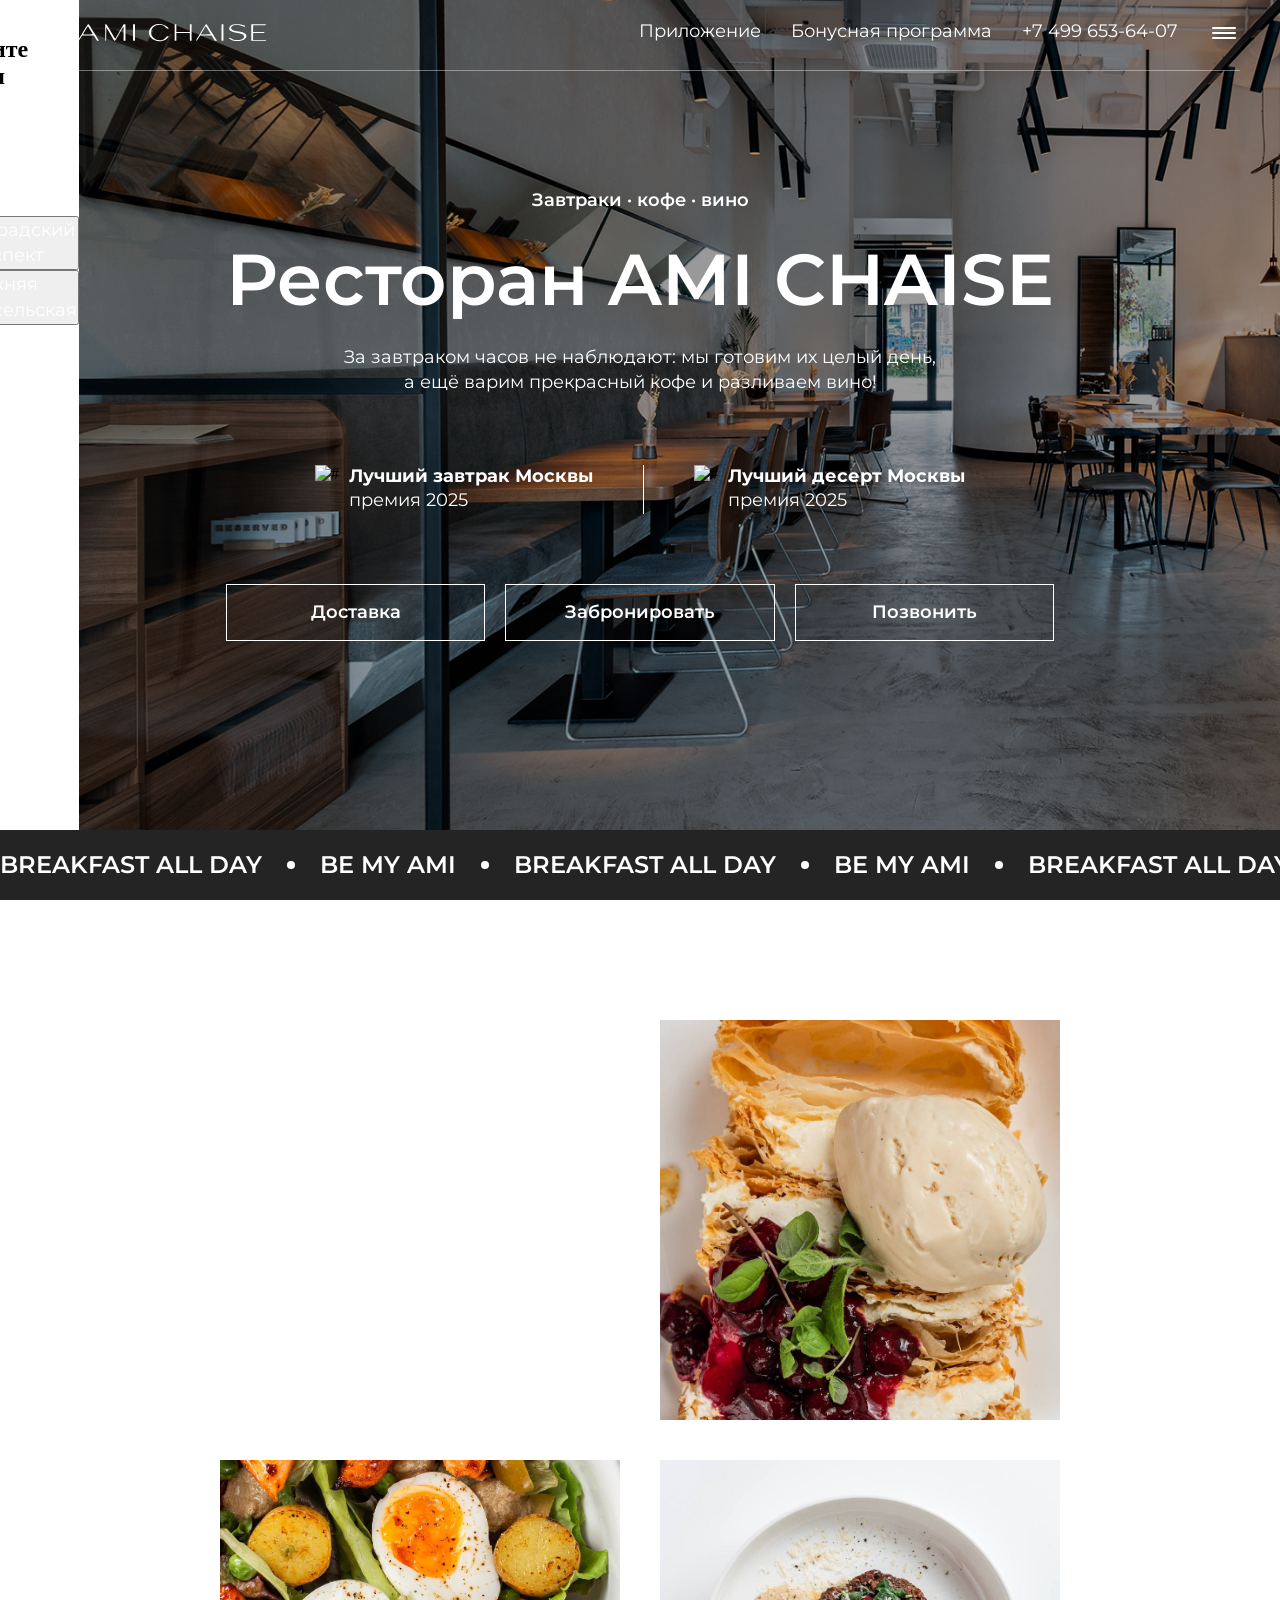
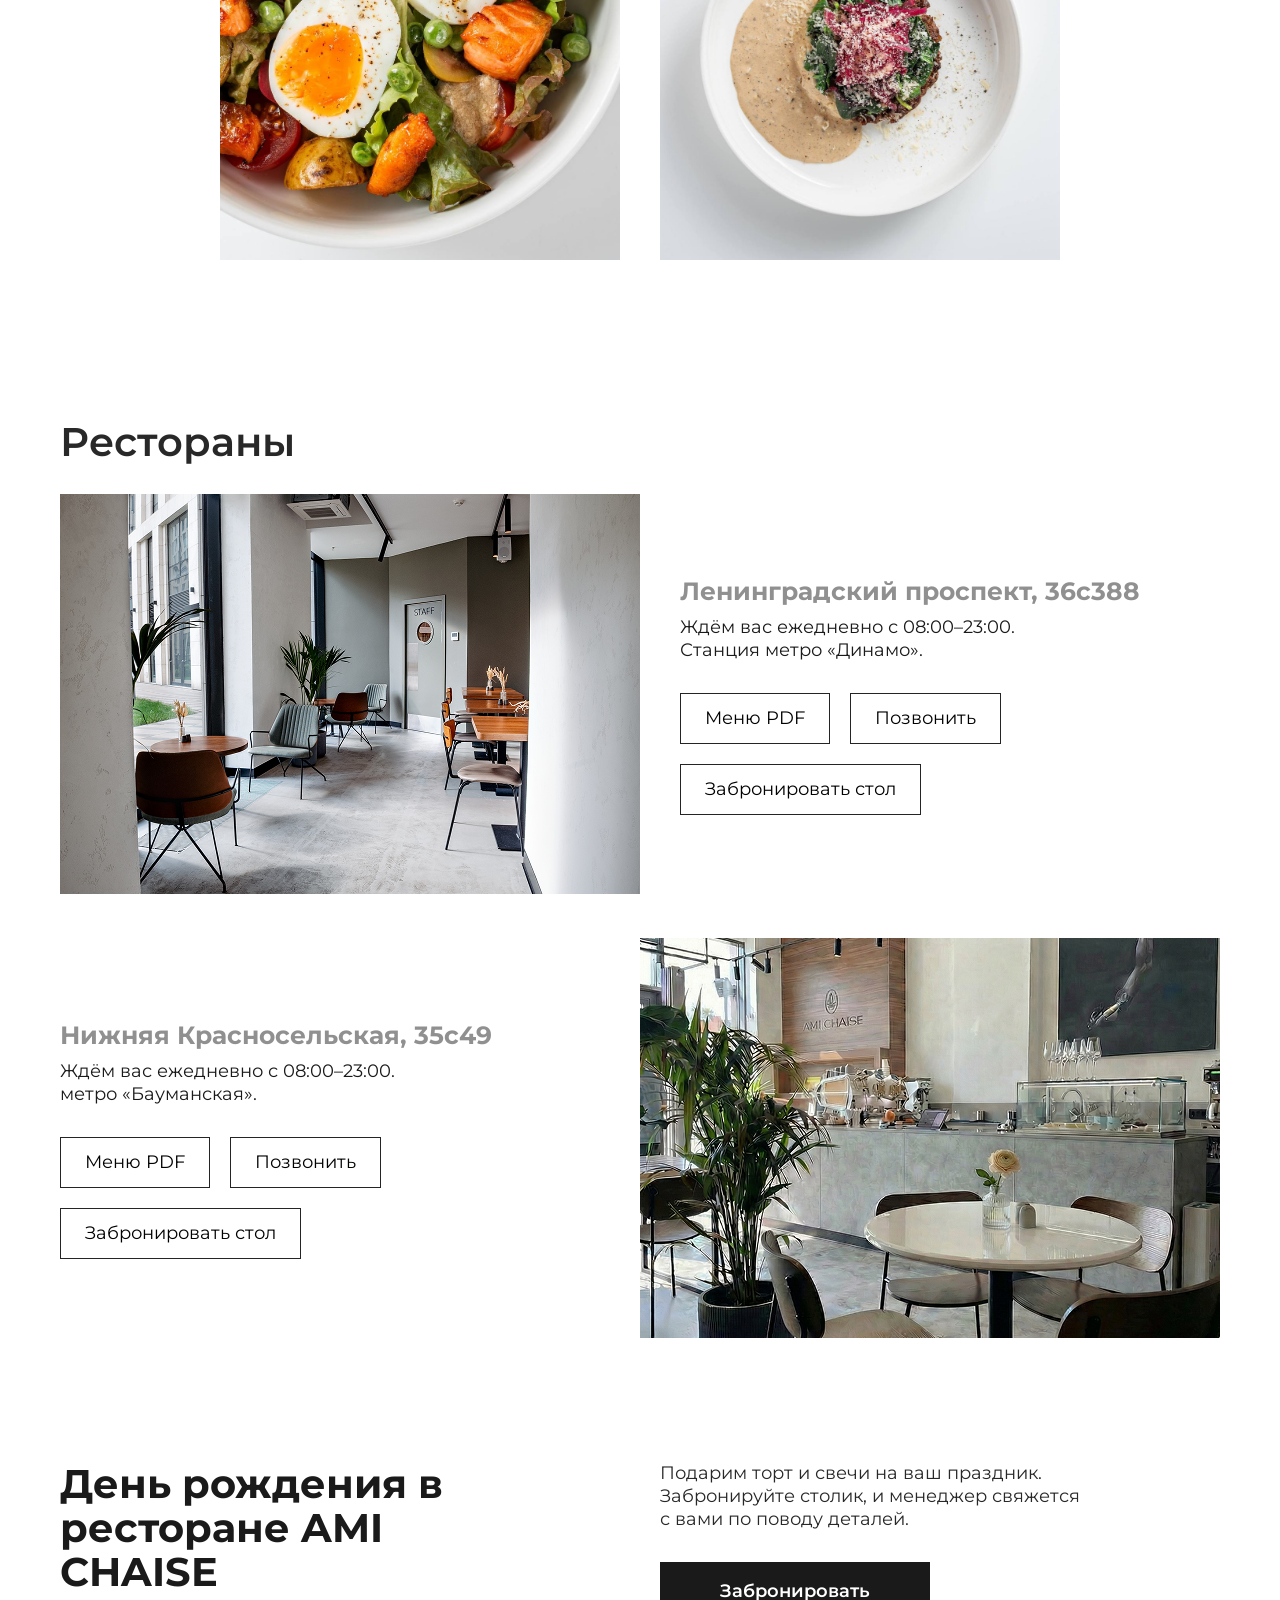
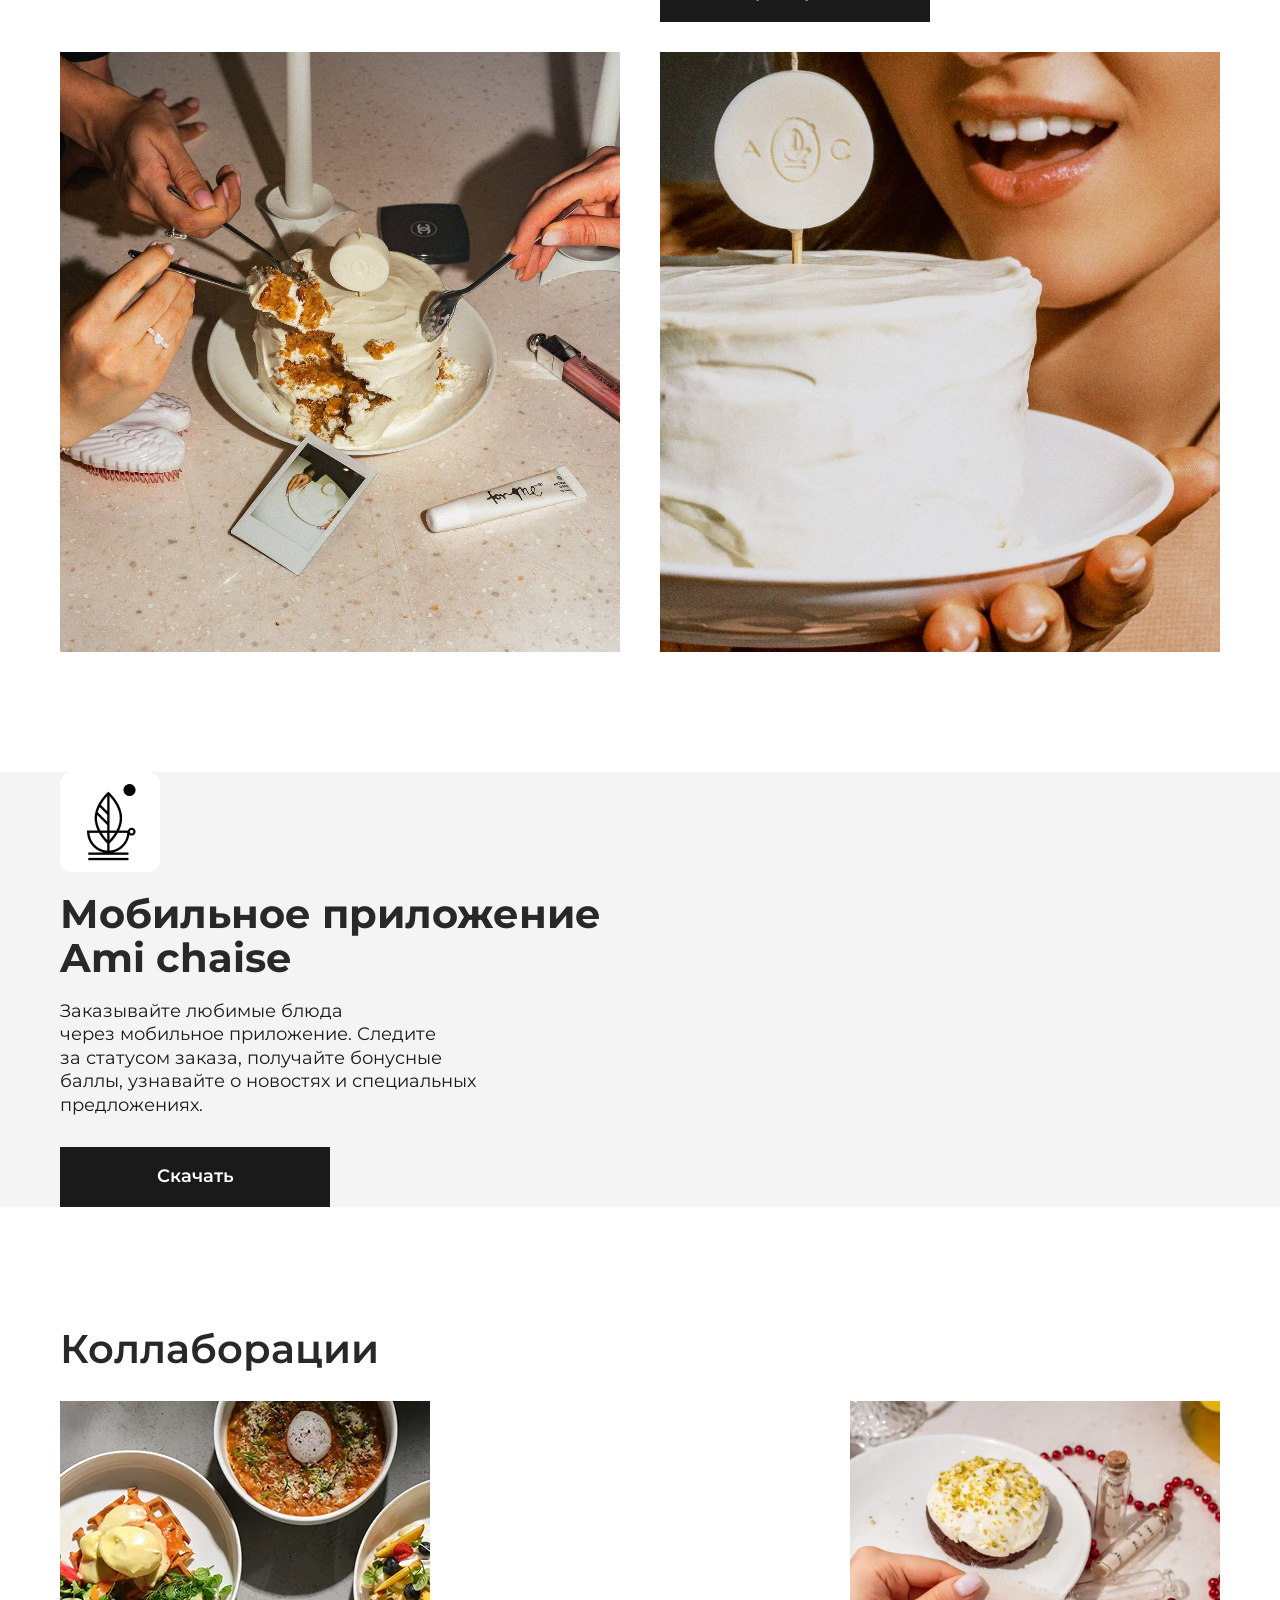
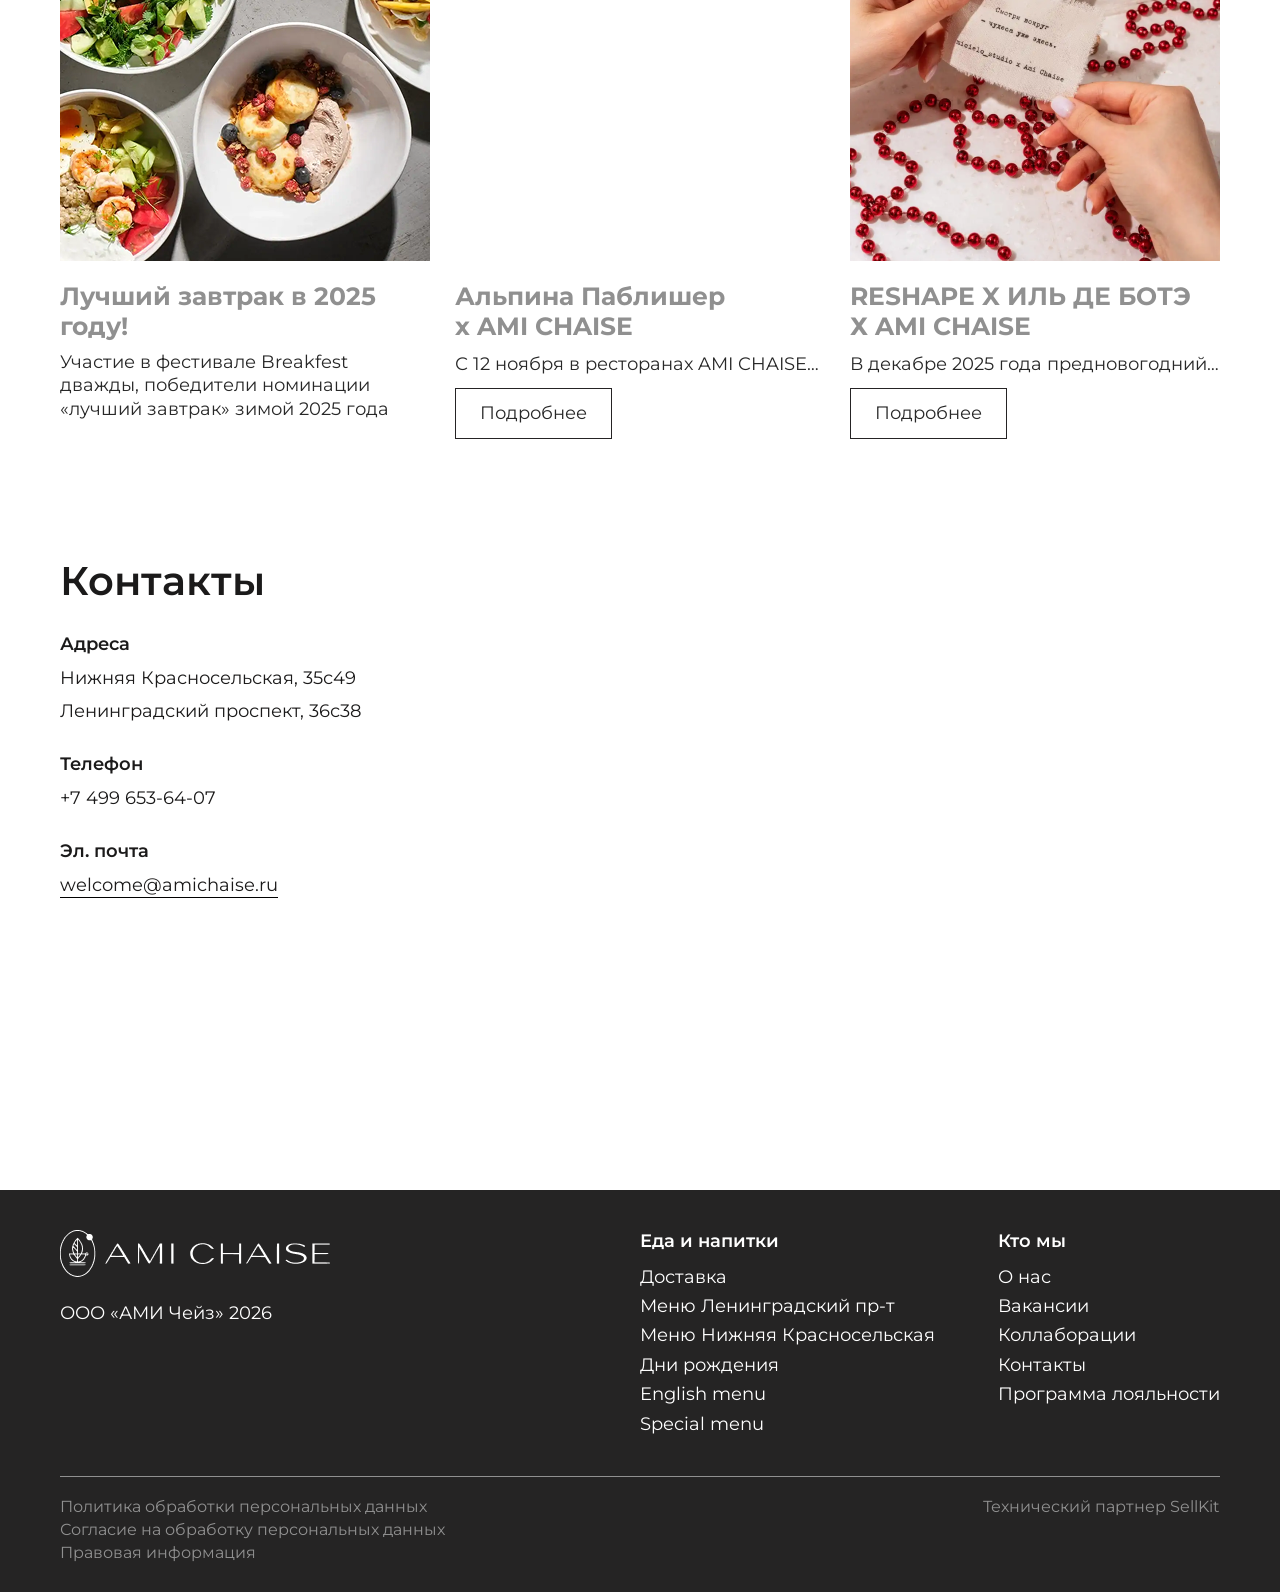
==== commit 831cef0f: "lazy" ====
--- a/index.html
+++ b/index.html
@@ -358,11 +358,8 @@
 
                                     <!-- Кнопка -->
                                     <button
-                                        onclick="
-                                            window.location.href =
-                                                'https://leclick.ru/restaurants/partner-reserve/id/21445/creator/restaurant-website'
-                                        "
                                         class="btn burger-dropdown__btn"
+                                        id="reserved"
                                     >
                                         Забронировать стол
                                     </button>
@@ -378,8 +375,25 @@
                     </ul>
                 </div>
             </header>
-
             <section class="main-sec">
+                <section class="popup_button_reserv">
+                    <div class="over-b">
+                        <div class="close">
+                            <img src="./src/img/close.png" alt="закрыть">
+                        </div>
+                        <div class="wrapper_button_con">
+                            <div class="text_container">
+                                <h2>Выберите филиал</h2>
+                                <p class="text1">Выберите ресторан, в котором хотите забронировать стол</p>
+                            </div>
+                            <div class="btn_resrv_con">
+                                <button class="popup_btn text1" onclick="window.open('https://leclick.ru/restaurants/partner-reserve/id/21445/creator/restaurant-website', '_blank')">Ленинградский проспект</button>
+                                <button class="popup_btn text1" onclick="window.open('https://leclick.ru/restaurants/partner-reserve/id/20401/creator/restaurant-website', '_blank')">Нижняя Красносельская</button>
+                            </div>
+                        </div>
+                    </div>
+                </section>
+                <div class="overlay"></div>
                 <div class="bg-img">
                     <img src="./src/img/main.png" alt="main" />
                 </div>
@@ -441,12 +455,17 @@
                                 ><button class="btn-item">Доставка</button></a
                             >
                             <button
-                                onclick="window.location.href = '#restorany'"
                                 class="btn-item"
+                                id="reserved"
                             >
                                 Забронировать
                             </button>
-                            <button class="btn-item">Позвонить</button>
+                            <a  
+                                class="btn_link"
+                                href="tel:+74996536407"
+                                title="Позвонить в ресторан по номеру +7 499 653-64-07">
+                                <button class="btn-item">Позвонить</button>
+                            </a>
                         </div>
                     </div>
                 </div>
@@ -491,15 +510,16 @@
                             </p>
                         </div>
                         <ul class="nav">
-                            <a
-                                href="./src/menu-dinamo.pdf"
-                                target="_blank"
-                            >
+                            <a href="./src/menu-dinamo.pdf" target="_blank">
                                 <li class="list-item adapt-text">Меню PDF</li>
                             </a>
-                            <li class="list-item adapt-text">Позвонить</li>
+                            <a href="tel:+74996536407"
+                                title="Позвонить в ресторан по номеру +7 499 653-64-07">
+                                <li class="list-item adapt-text">Позвонить</li>
+                            </a>
                             <a
-                                href="https://leclick.ru/restaurants/partner-reserve/id/21445/creator/restaurant-website"
+                                href="https://leclick.ru/restaurants/partner-reserve/id/21445/creator/restaurant-website"  
+                                target="_blank"
                             >
                                 <li class="list-item adapt-text">
                                     Забронировать
@@ -530,7 +550,10 @@
                             >
                                 <li class="list-item adapt-text">Меню PDF</li>
                             </a>
-                            <li class="list-item adapt-text">Позвонить</li>
+                            <a href="tel:+74996536407"
+                                title="Позвонить в ресторан по номеру +7 499 653-64-07">
+                                <li class="list-item adapt-text">Позвонить</li>
+                            </a>
                             <a
                                 href="https://leclick.ru/restaurants/partner-reserve/id/20401/creator/restaurant-website"
                                 target="_blank"
@@ -582,7 +605,7 @@
                             столик, и менеджер свяжется с вами по поводу
                             деталей.
                         </p>
-                        <button class="btn">Забронировать</button>
+                        <button class="btn" id="reserved">Забронировать</button>
                     </div>
                 </div>
             </section>
@@ -606,10 +629,10 @@
                                 и специальных предложениях.
                             </p>
                         </div>
-                        <button class="btn">Скачать</button>
+                        <button class="btn" onclick="window.open('https://amichaise-panel.s2.sellkit.ru/NewApi/Misc/RedirectToApp.php', '_blank')">Скачать</button>
                     </div>
                     <div class="pic">
-                        <img src="./src/img/картинка.webp" alt="" />
+                        <img src="./src/img/картинка.webp"  loading="lazy" alt="" />
                     </div>
                 </div>
             </section>
@@ -887,7 +910,7 @@
                                 </p>
                                 <ul>
                                     <li class="nav-item adapt-text">
-                                        <a href="https://menu.amichaise.ru"
+                                        <a href="https://menu.amichaise.ru" target="_blank"
                                             title="Меню доставки Ami Chaise">Доставка</a>
                                     </li>
                                     <li class="nav-item adapt-text">
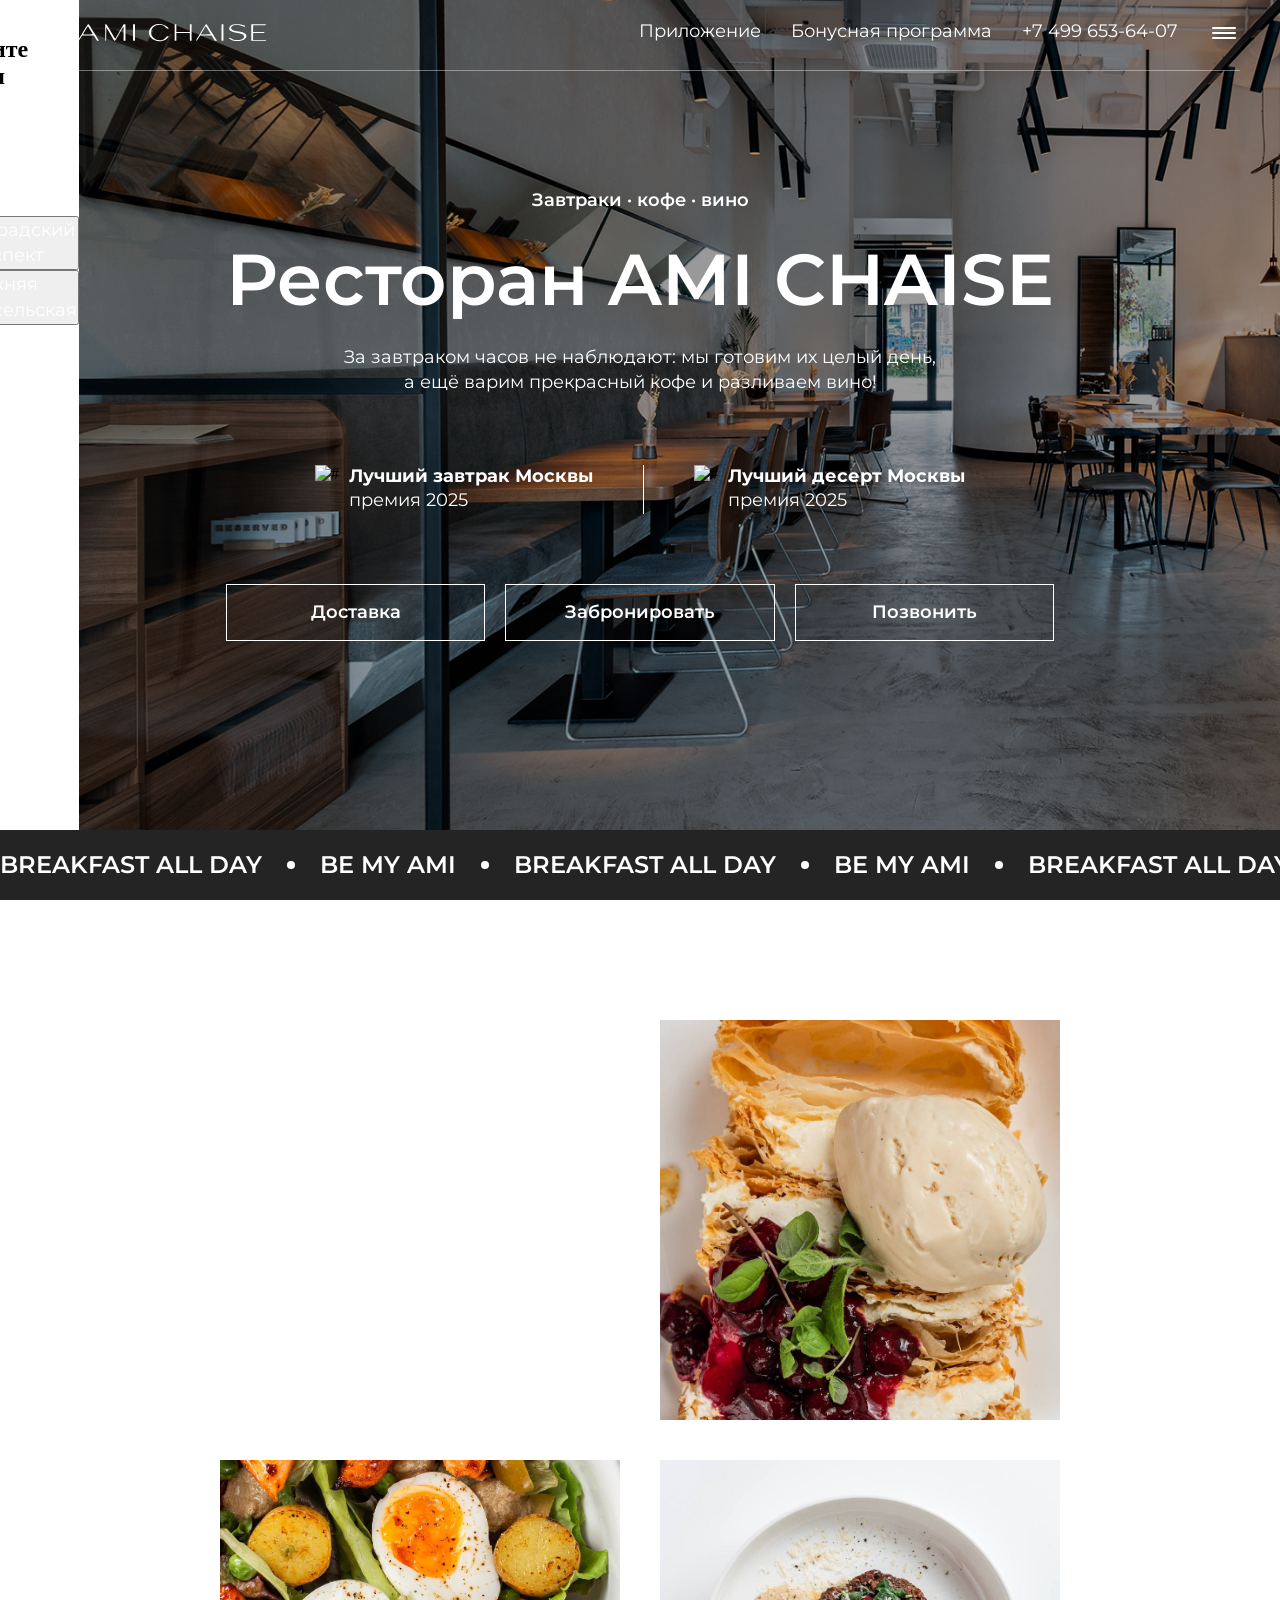
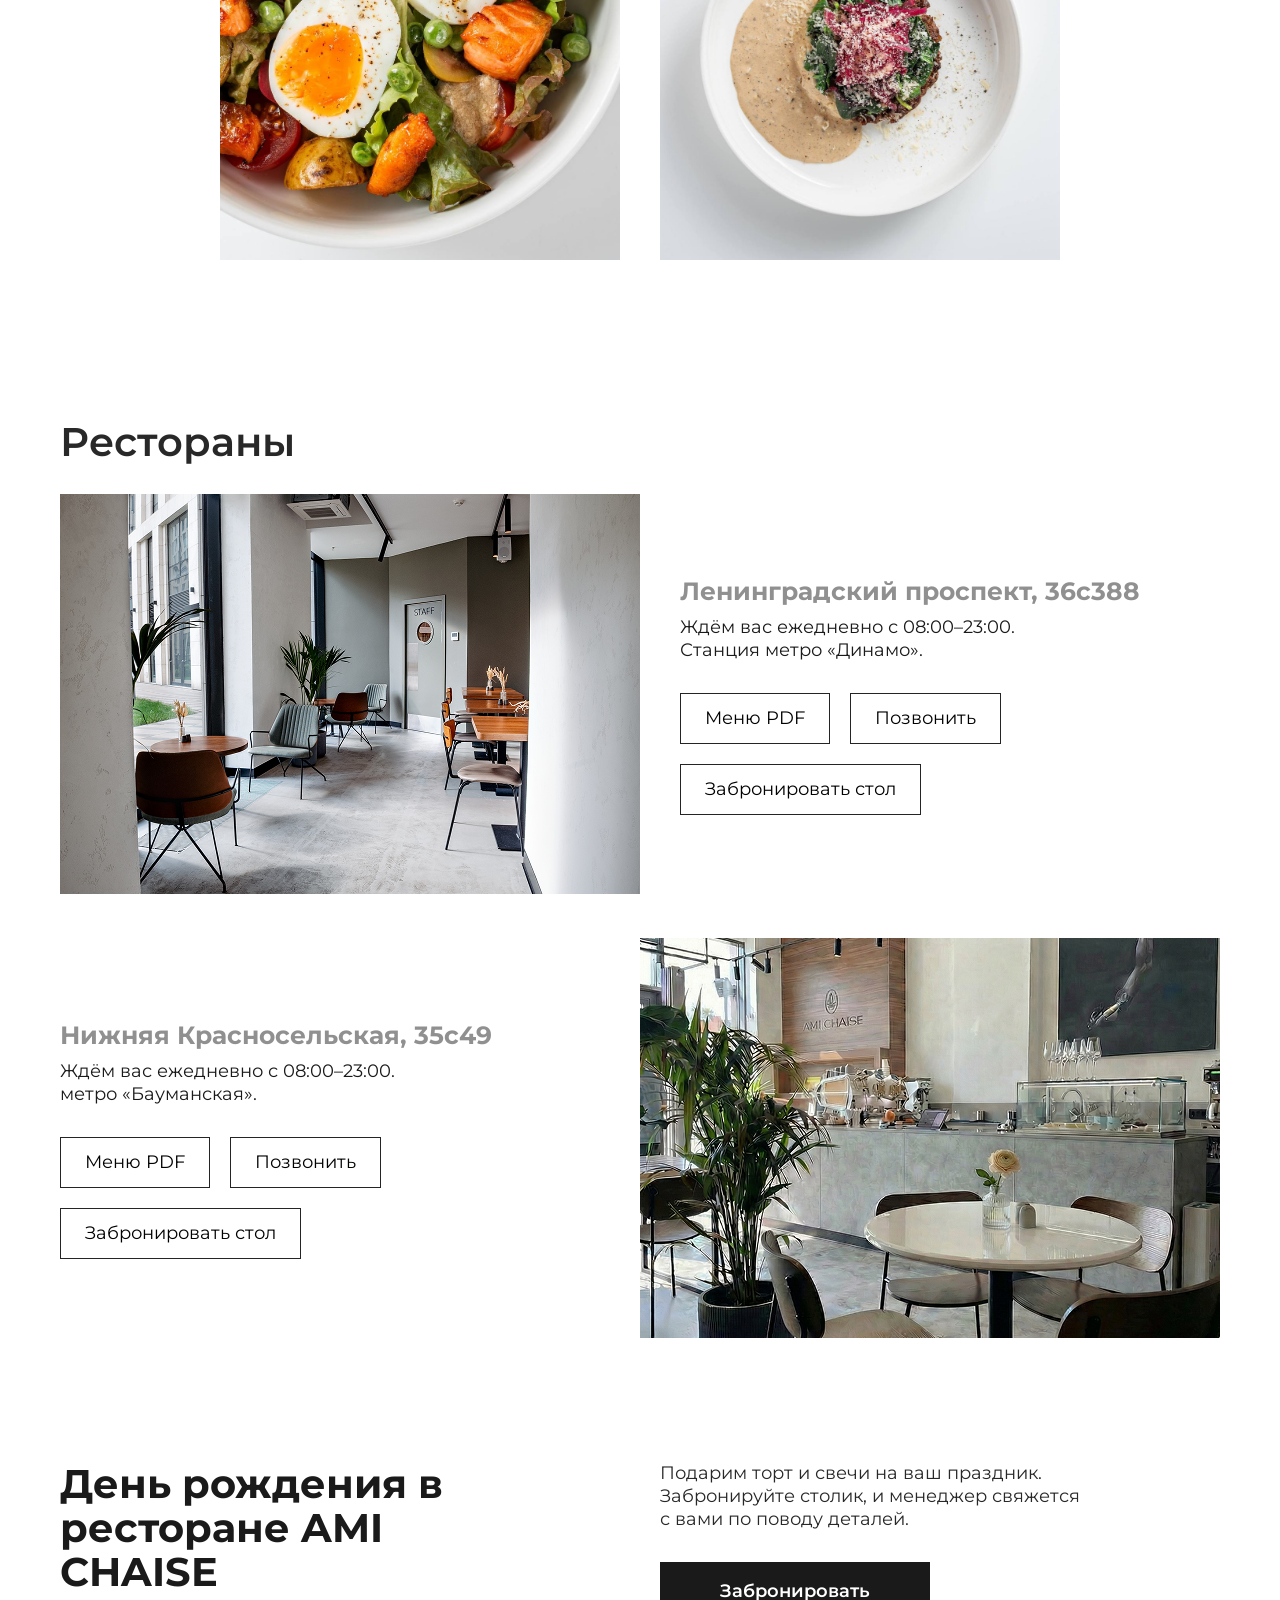
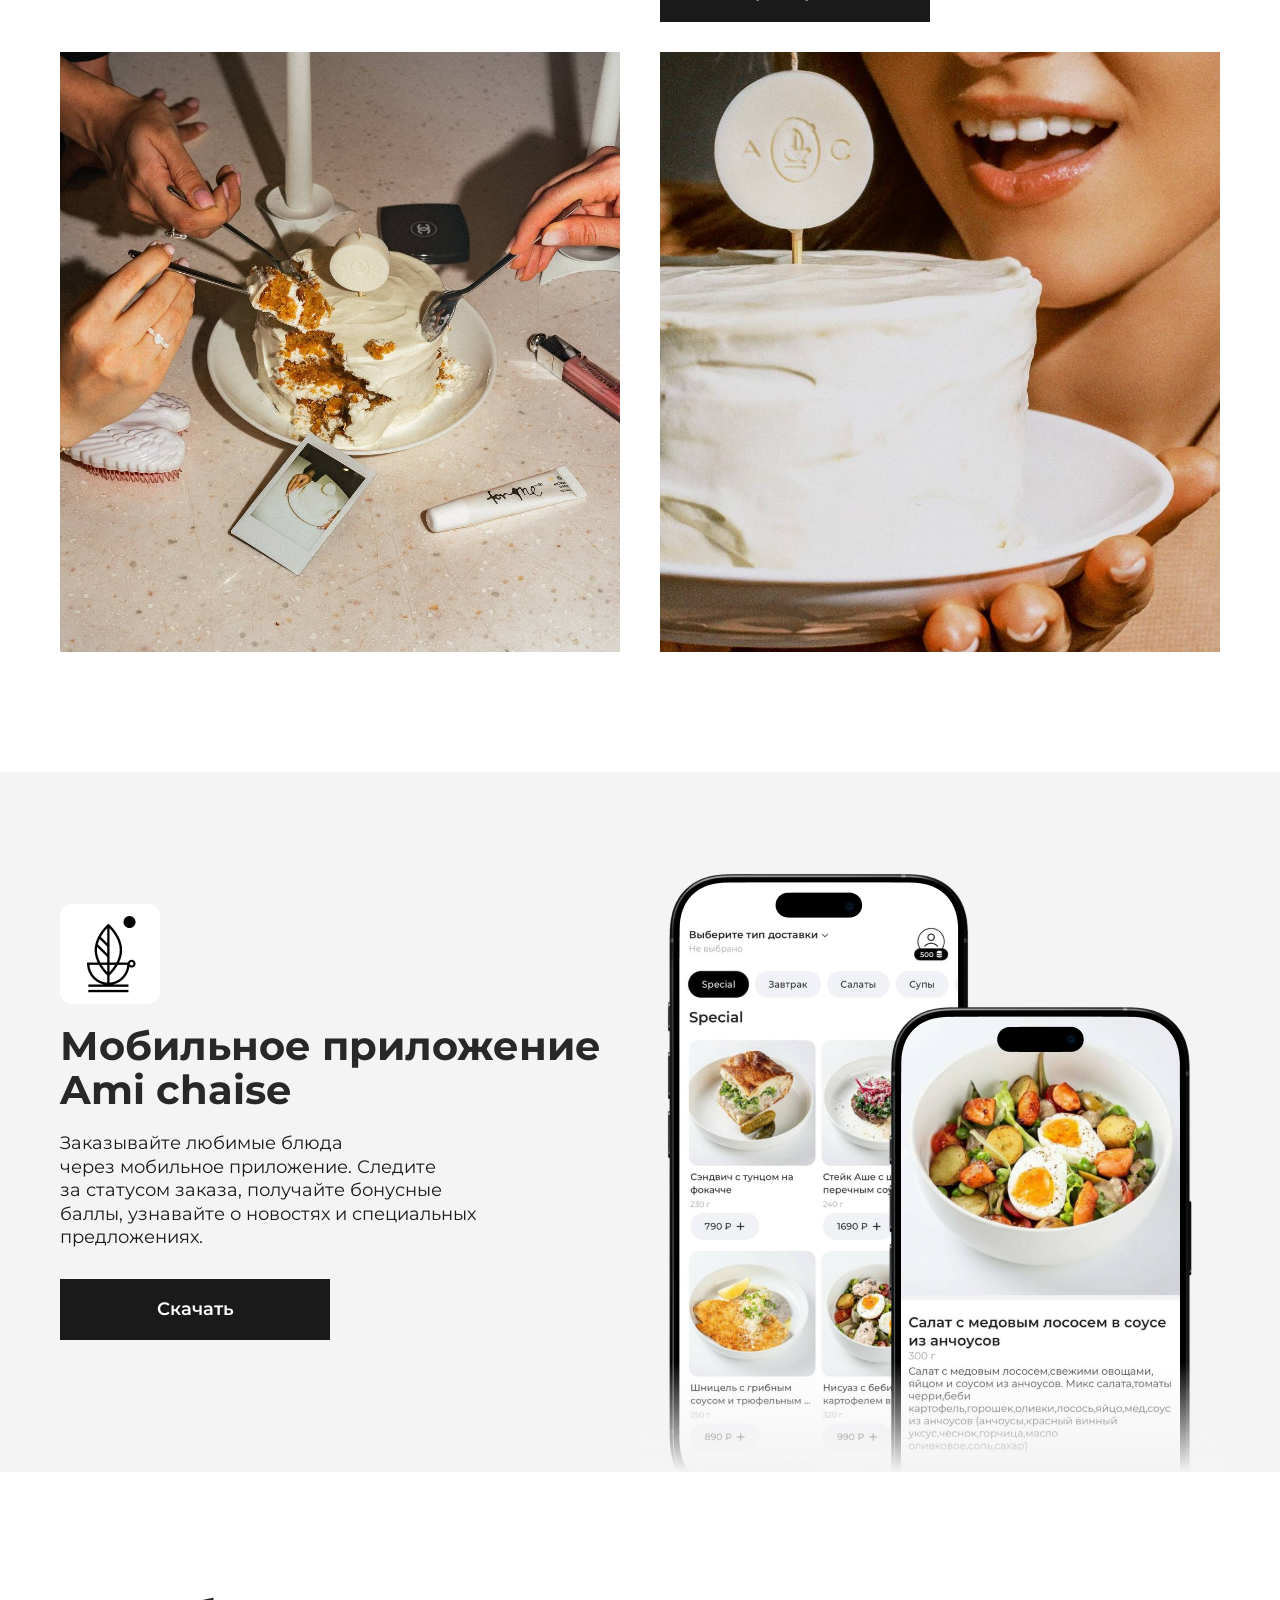
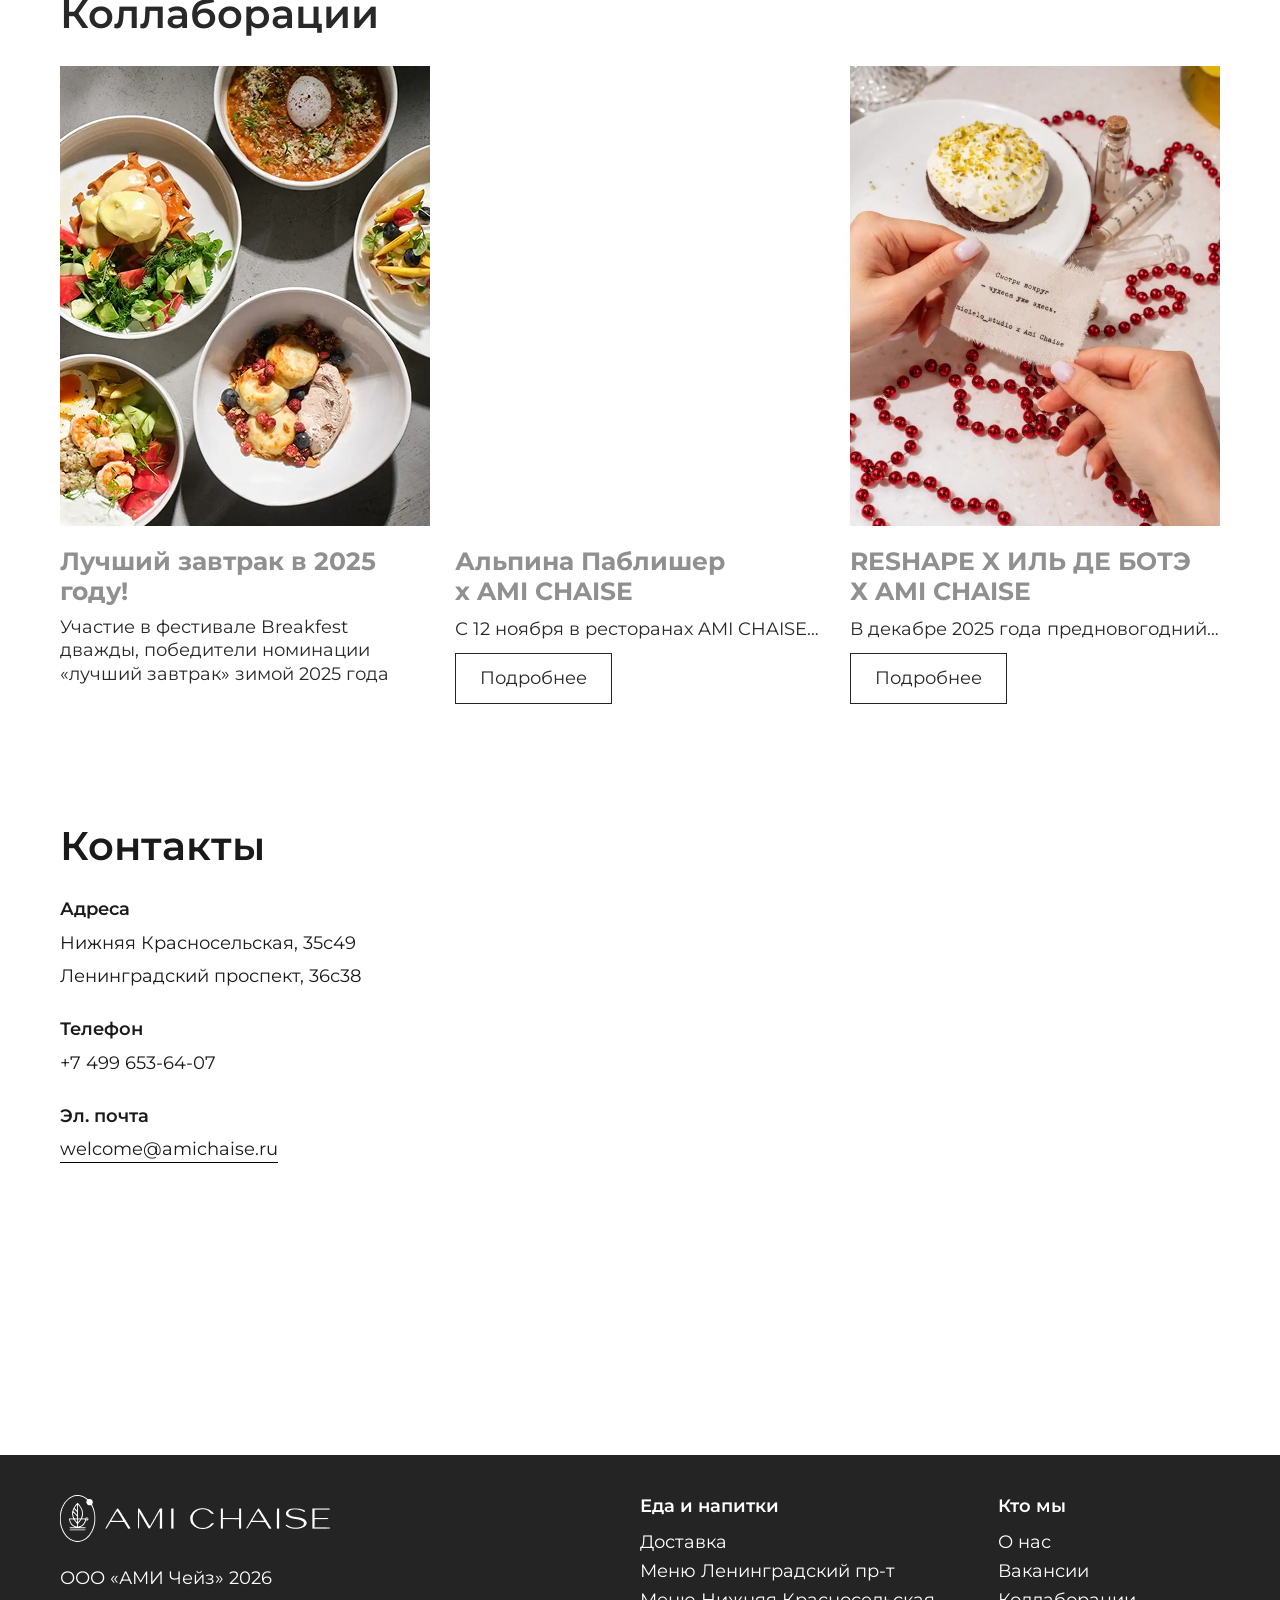
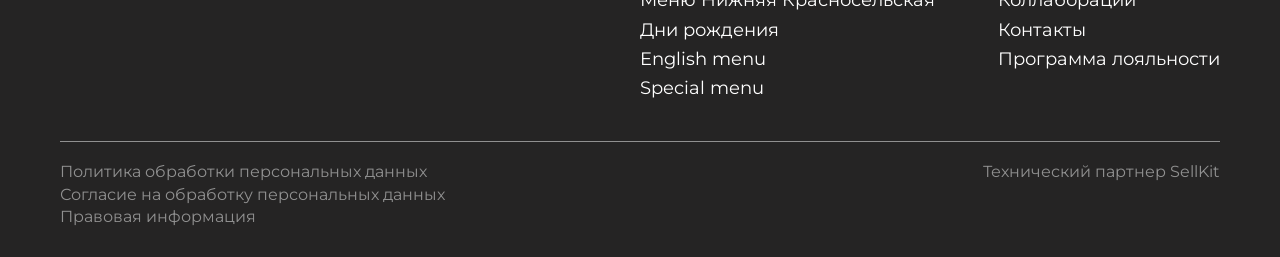
==== commit 62a22517: "fix" ====
--- a/index.html
+++ b/index.html
@@ -52,10 +52,10 @@
         />
 
         <!-- Обязательные Open Graph теги -->
-        <meta property="og:title" content="Ami Chaise" />
+        <meta property="og:title" content="Завтраки в Москве, вкусные бранчи в ресторане, бизнес-завтраки" />
         <meta
             property="og:description"
-            content="Описание проекта Ami Chaise. Краткое описание вашего сайта."
+            content="Ресторан Ami Chaise в Москве - вкусные завтраки весь день, роскошные бранчи по субботам и воскресеньям, бизнес‑завтраки для предпринимателей. Авторские блюда и уютная атмосфера. Ждём вас +7 499 653‑64‑07"
         />
         <!-- <meta
             property="og:image"
@@ -73,10 +73,10 @@
 
         <!-- Twitter Card -->
         <meta name="twitter:card" content="summary_large_image" />
-        <meta name="twitter:title" content="AMI CHAISE" />
+        <meta name="twitter:title" content="Завтраки в Москве, вкусные бранчи в ресторане, бизнес-завтраки" />
         <meta
             name="twitter:description"
-            content="Описание проекта AMI CHAISE. Краткое описание вашего сайта."
+            content="Ресторан Ami Chaise в Москве - вкусные завтраки весь день, роскошные бранчи по субботам и воскресеньям, бизнес‑завтраки для предпринимателей. Авторские блюда и уютная атмосфера. Ждём вас +7 499 653‑64‑07"
         />
         <!-- <meta
             name="twitter:image"
@@ -85,7 +85,7 @@
         <meta name="twitter:image:alt" content="Превью проекта AMI CHAISE" />
         <meta
             name="description"
-            content="Описание проекта AMI CHAISE. Краткое описание вашего сайта."
+            content="Ресторан Ami Chaise в Москве - вкусные завтраки весь день, роскошные бранчи по субботам и воскресеньям, бизнес‑завтраки для предпринимателей. Авторские блюда и уютная атмосфера. Ждём вас +7 499 653‑64‑07"
         />
         <meta name="keywords" content="проект, AMI CHAISE, веб-разработка" />
         <meta name="theme-color" content="#000000" />
@@ -116,7 +116,7 @@
             rel="stylesheet"
             href="https://cdn.jsdelivr.net/npm/swiper@11/swiper-bundle.min.css"
         />
-        <title>AMI CHAISE</title>
+        <title>Завтраки в Москве, вкусные бранчи в ресторане, бизнес-завтраки</title>
     </head>
     <body>
         <main class="main">
@@ -632,7 +632,7 @@
                         <button class="btn" onclick="window.open('https://amichaise-panel.s2.sellkit.ru/NewApi/Misc/RedirectToApp.php', '_blank')">Скачать</button>
                     </div>
                     <div class="pic">
-                        <img src="./src/img/картинка.webp"  loading="lazy" alt="" />
+                        <img src="./src/img/app-picture.png"  loading="lazy" alt="" />
                     </div>
                 </div>
             </section>
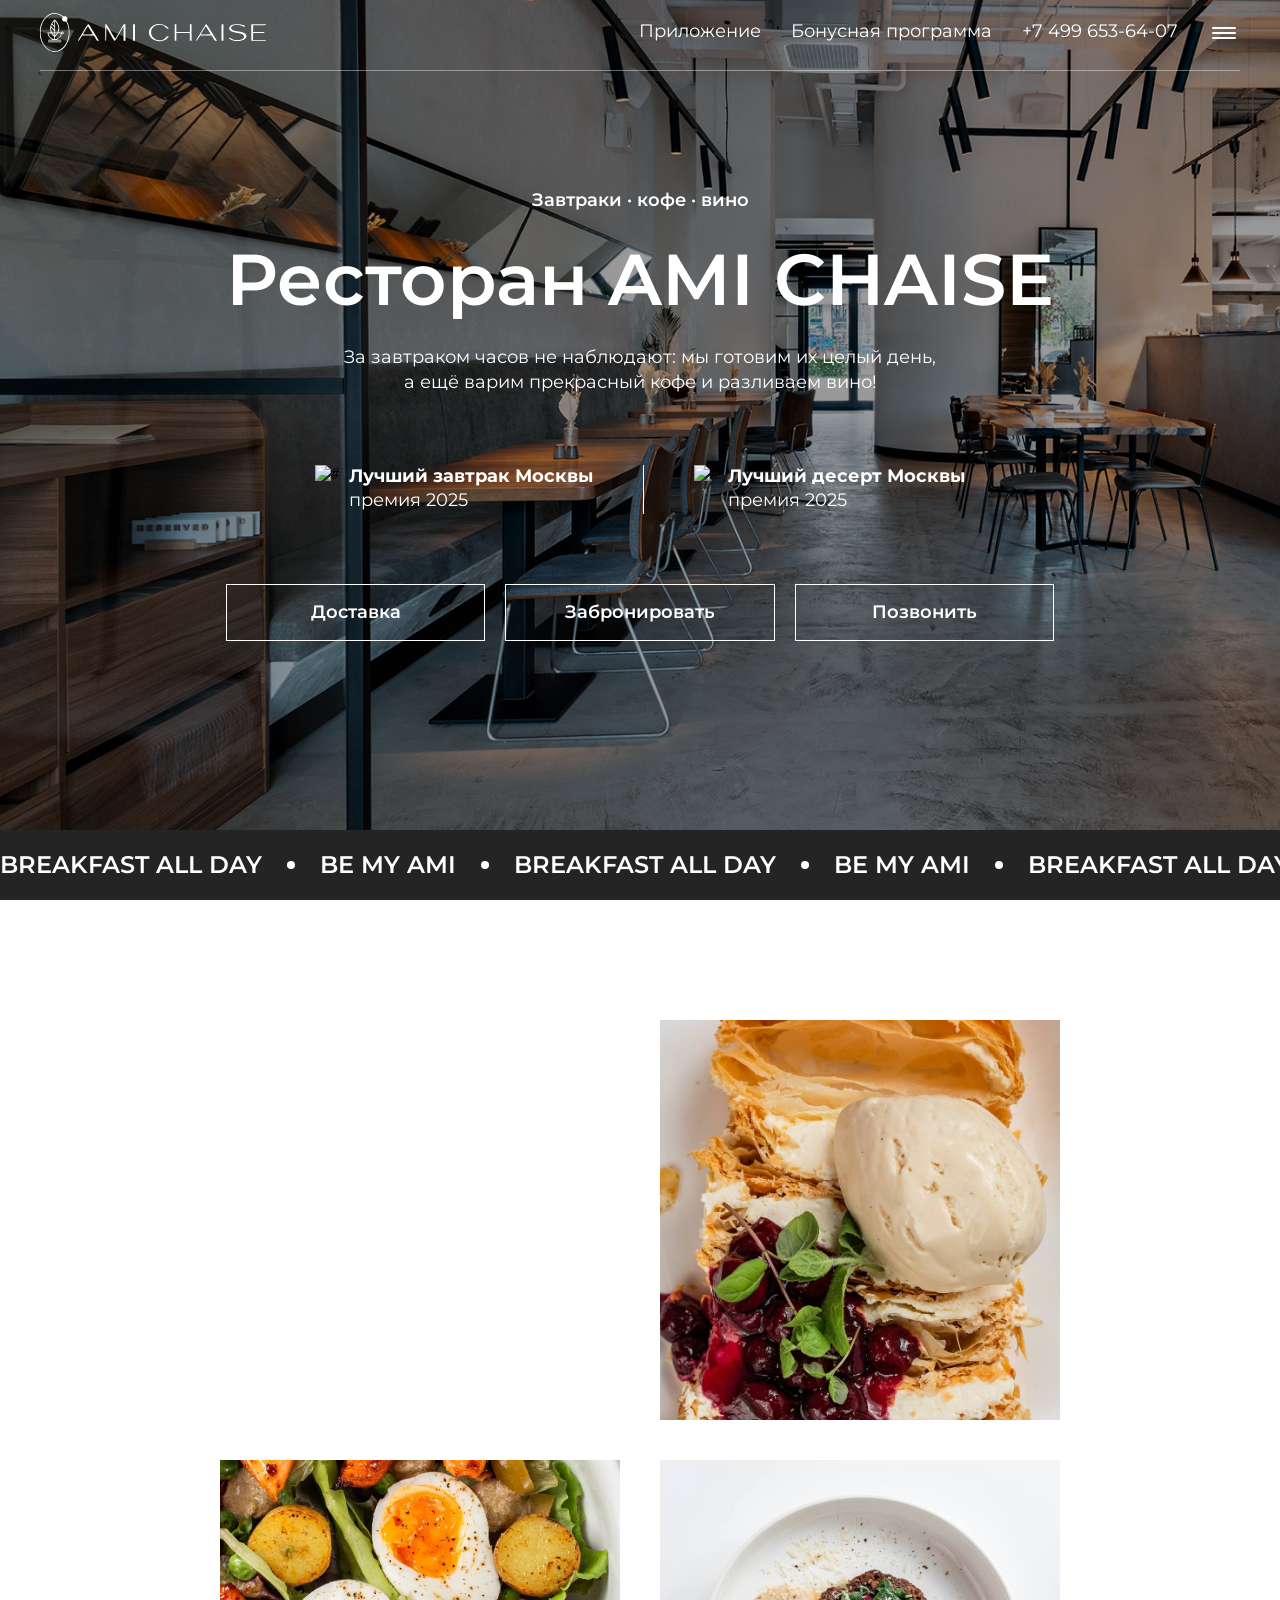
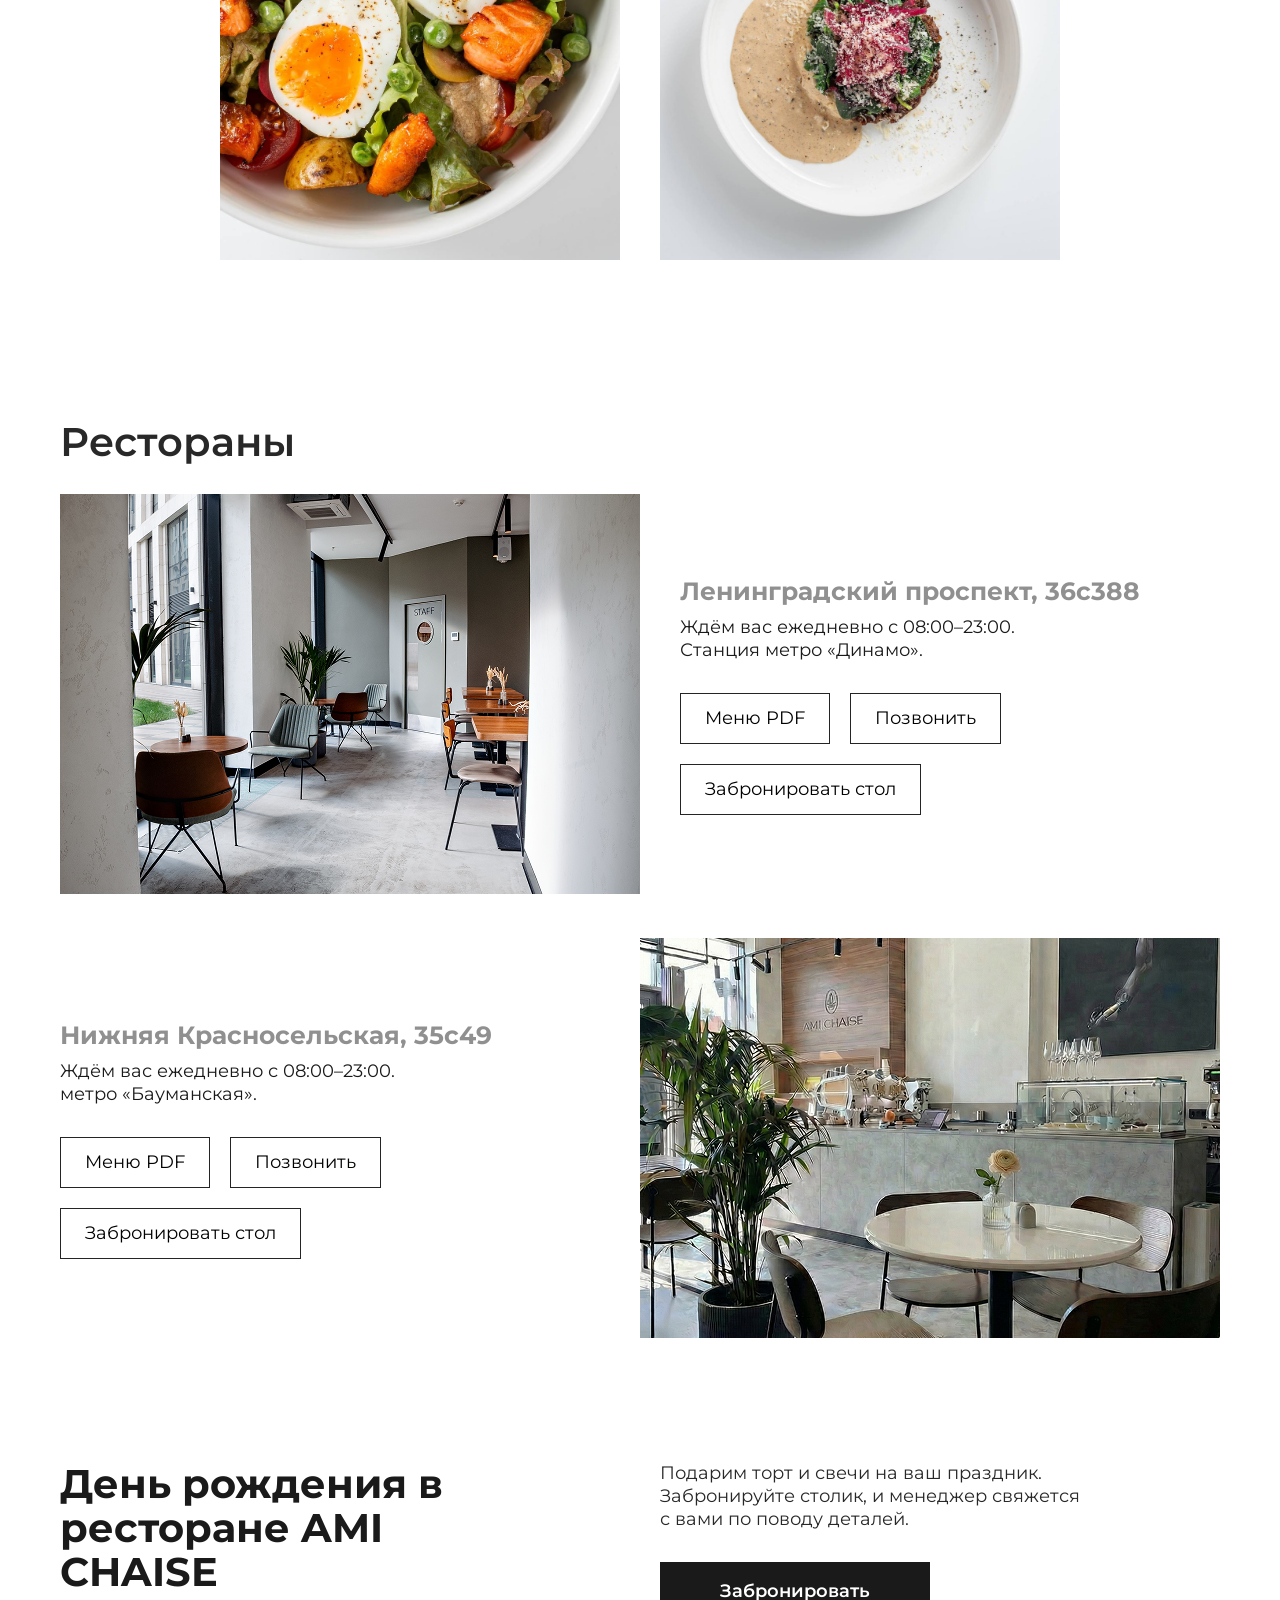
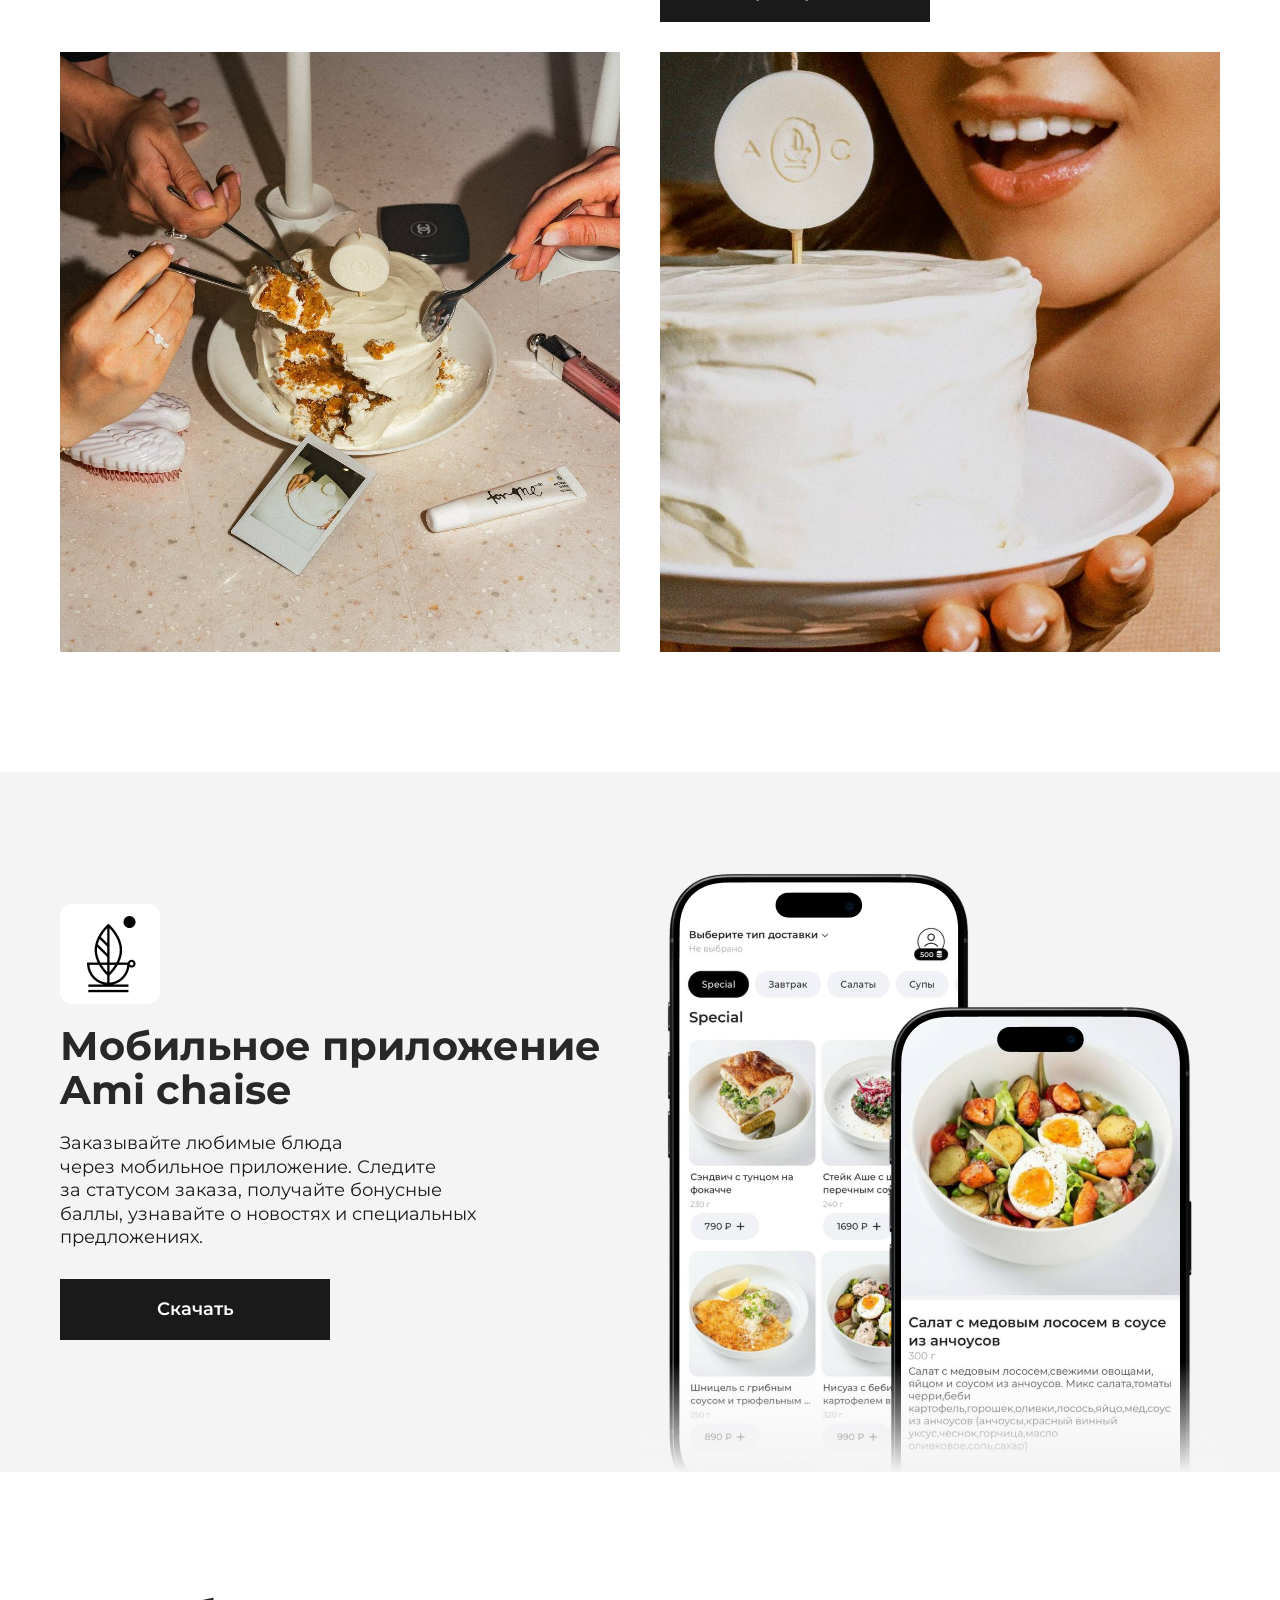
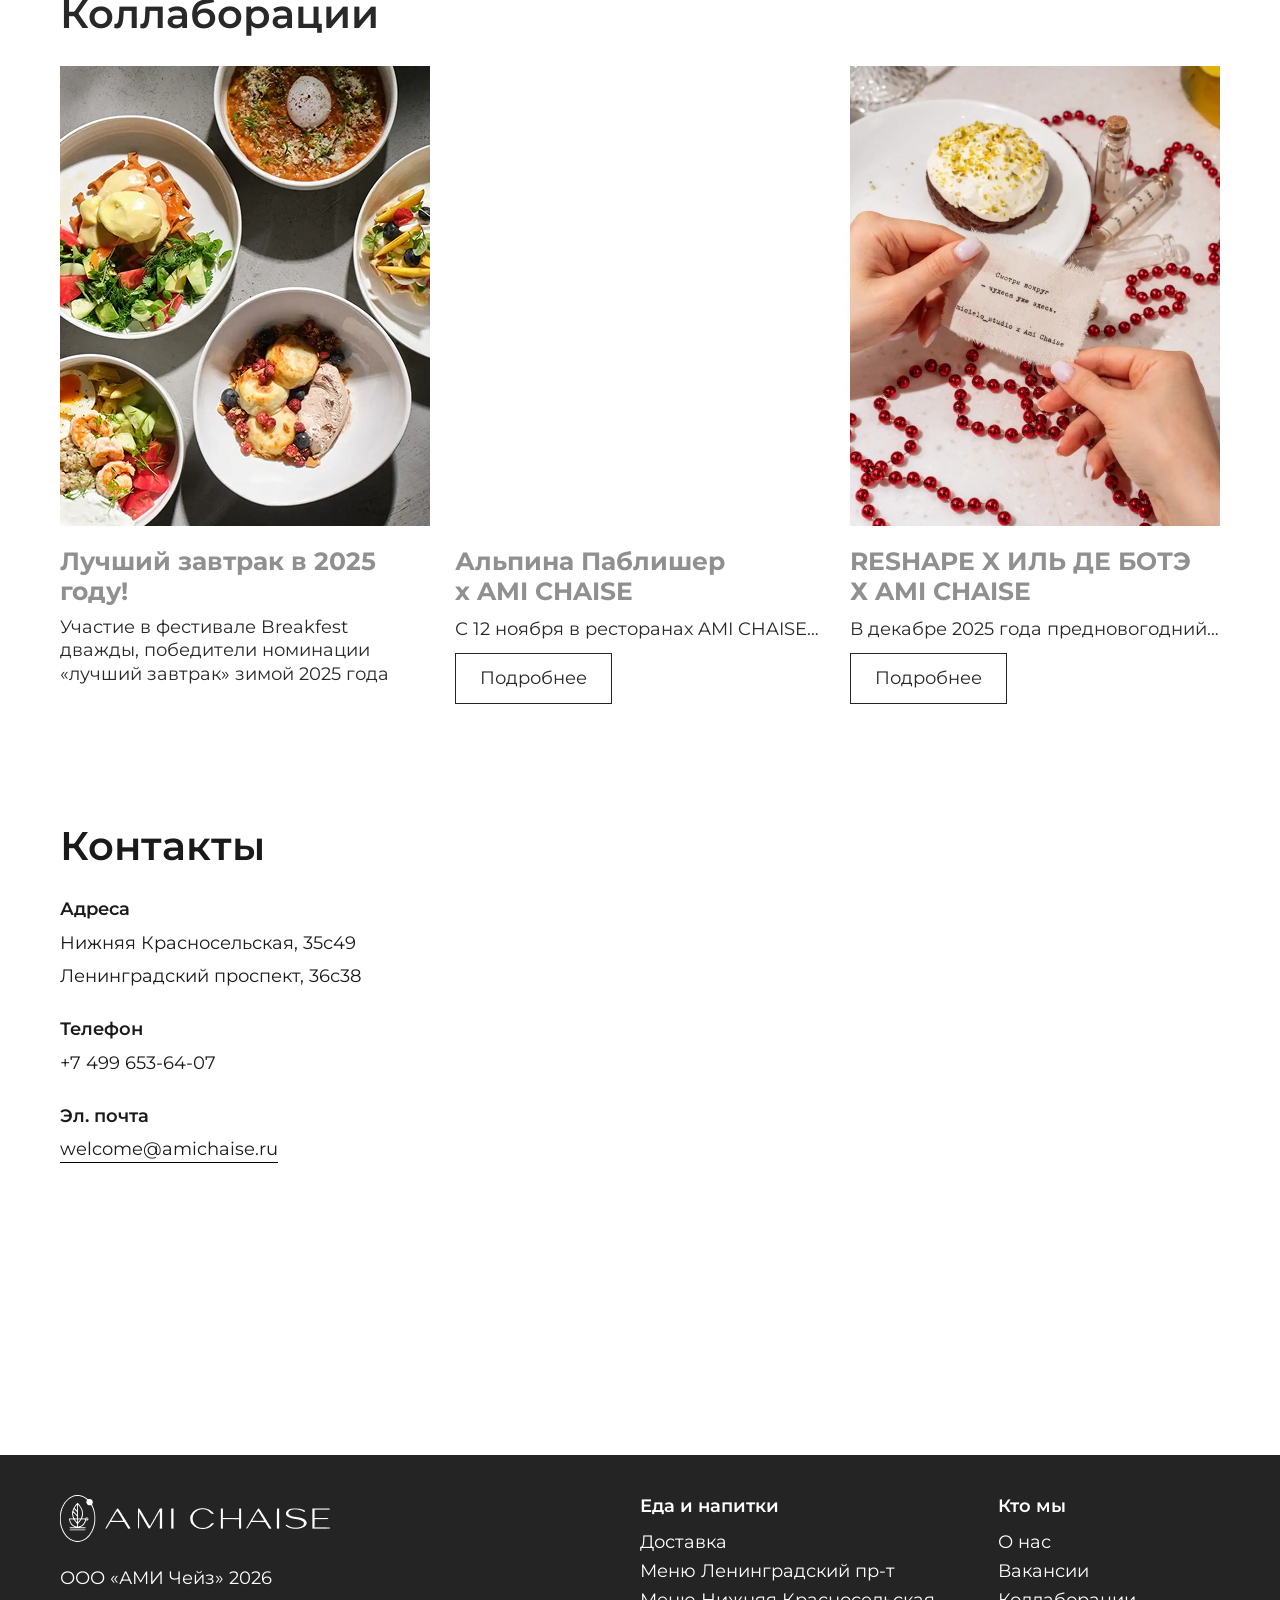
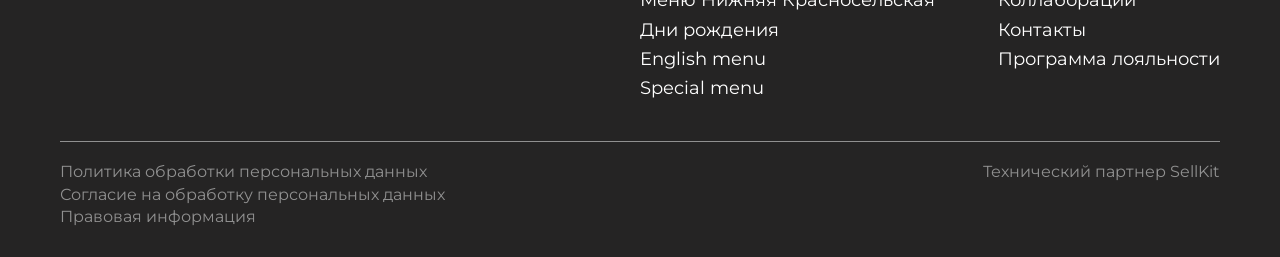
==== commit c0a21f2a: "fix" ====
--- a/index.html
+++ b/index.html
@@ -52,7 +52,10 @@
         />
 
         <!-- Обязательные Open Graph теги -->
-        <meta property="og:title" content="Завтраки в Москве, вкусные бранчи в ресторане, бизнес-завтраки" />
+        <meta
+            property="og:title"
+            content="Завтраки в Москве, вкусные бранчи в ресторане, бизнес-завтраки"
+        />
         <meta
             property="og:description"
             content="Ресторан Ami Chaise в Москве - вкусные завтраки весь день, роскошные бранчи по субботам и воскресеньям, бизнес‑завтраки для предпринимателей. Авторские блюда и уютная атмосфера. Ждём вас +7 499 653‑64‑07"
@@ -73,7 +76,10 @@
 
         <!-- Twitter Card -->
         <meta name="twitter:card" content="summary_large_image" />
-        <meta name="twitter:title" content="Завтраки в Москве, вкусные бранчи в ресторане, бизнес-завтраки" />
+        <meta
+            name="twitter:title"
+            content="Завтраки в Москве, вкусные бранчи в ресторане, бизнес-завтраки"
+        />
         <meta
             name="twitter:description"
             content="Ресторан Ami Chaise в Москве - вкусные завтраки весь день, роскошные бранчи по субботам и воскресеньям, бизнес‑завтраки для предпринимателей. Авторские блюда и уютная атмосфера. Ждём вас +7 499 653‑64‑07"
@@ -116,7 +122,9 @@
             rel="stylesheet"
             href="https://cdn.jsdelivr.net/npm/swiper@11/swiper-bundle.min.css"
         />
-        <title>Завтраки в Москве, вкусные бранчи в ресторане, бизнес-завтраки</title>
+        <title>
+            Завтраки в Москве, вкусные бранчи в ресторане, бизнес-завтраки
+        </title>
     </head>
     <body>
         <main class="main">
@@ -379,16 +387,39 @@
                 <section class="popup_button_reserv">
                     <div class="over-b">
                         <div class="close">
-                            <img src="./src/img/close.png" alt="закрыть">
+                            <img src="./src/img/close.png" alt="закрыть" />
                         </div>
                         <div class="wrapper_button_con">
                             <div class="text_container">
                                 <h2>Выберите филиал</h2>
-                                <p class="text1">Выберите ресторан, в котором хотите забронировать стол</p>
+                                <p class="text1">
+                                    Выберите ресторан, в котором хотите
+                                    забронировать стол
+                                </p>
                             </div>
                             <div class="btn_resrv_con">
-                                <button class="popup_btn text1" onclick="window.open('https://leclick.ru/restaurants/partner-reserve/id/21445/creator/restaurant-website', '_blank')">Ленинградский проспект</button>
-                                <button class="popup_btn text1" onclick="window.open('https://leclick.ru/restaurants/partner-reserve/id/20401/creator/restaurant-website', '_blank')">Нижняя Красносельская</button>
+                                <button
+                                    class="popup_btn text1"
+                                    onclick="
+                                        window.open(
+                                            'https://leclick.ru/restaurants/partner-reserve/id/21445/creator/restaurant-website',
+                                            '_blank',
+                                        )
+                                    "
+                                >
+                                    Ленинградский проспект
+                                </button>
+                                <button
+                                    class="popup_btn text1"
+                                    onclick="
+                                        window.open(
+                                            'https://leclick.ru/restaurants/partner-reserve/id/20401/creator/restaurant-website',
+                                            '_blank',
+                                        )
+                                    "
+                                >
+                                    Нижняя Красносельская
+                                </button>
                             </div>
                         </div>
                     </div>
@@ -454,16 +485,14 @@
                                 target="_blank"
                                 ><button class="btn-item">Доставка</button></a
                             >
-                            <button
-                                class="btn-item"
-                                id="reserved"
-                            >
+                            <button class="btn-item" id="reserved">
                                 Забронировать
                             </button>
-                            <a  
+                            <a
                                 class="btn_link"
                                 href="tel:+74996536407"
-                                title="Позвонить в ресторан по номеру +7 499 653-64-07">
+                                title="Позвонить в ресторан по номеру +7 499 653-64-07"
+                            >
                                 <button class="btn-item">Позвонить</button>
                             </a>
                         </div>
@@ -513,12 +542,14 @@
                             <a href="./src/menu-dinamo.pdf" target="_blank">
                                 <li class="list-item adapt-text">Меню PDF</li>
                             </a>
-                            <a href="tel:+74996536407"
-                                title="Позвонить в ресторан по номеру +7 499 653-64-07">
+                            <a
+                                href="tel:+74996536407"
+                                title="Позвонить в ресторан по номеру +7 499 653-64-07"
+                            >
                                 <li class="list-item adapt-text">Позвонить</li>
                             </a>
                             <a
-                                href="https://leclick.ru/restaurants/partner-reserve/id/21445/creator/restaurant-website"  
+                                href="https://leclick.ru/restaurants/partner-reserve/id/21445/creator/restaurant-website"
                                 target="_blank"
                             >
                                 <li class="list-item adapt-text">
@@ -544,14 +575,13 @@
                             </p>
                         </div>
                         <ul class="nav">
-                            <a
-                                href="./src/menu-bay.pdf"
-                                target="_blank"
-                            >
+                            <a href="./src/menu-bay.pdf" target="_blank">
                                 <li class="list-item adapt-text">Меню PDF</li>
                             </a>
-                            <a href="tel:+74996536407"
-                                title="Позвонить в ресторан по номеру +7 499 653-64-07">
+                            <a
+                                href="tel:+74996536407"
+                                title="Позвонить в ресторан по номеру +7 499 653-64-07"
+                            >
                                 <li class="list-item adapt-text">Позвонить</li>
                             </a>
                             <a
@@ -629,10 +659,24 @@
                                 и специальных предложениях.
                             </p>
                         </div>
-                        <button class="btn" onclick="window.open('https://amichaise-panel.s2.sellkit.ru/NewApi/Misc/RedirectToApp.php', '_blank')">Скачать</button>
+                        <button
+                            class="btn"
+                            onclick="
+                                window.open(
+                                    'https://amichaise-panel.s2.sellkit.ru/NewApi/Misc/RedirectToApp.php',
+                                    '_blank',
+                                )
+                            "
+                        >
+                            Скачать
+                        </button>
                     </div>
                     <div class="pic">
-                        <img src="./src/img/app-picture.png"  loading="lazy" alt="" />
+                        <img
+                            src="./src/img/app-picture.png"
+                            loading="lazy"
+                            alt=""
+                        />
                     </div>
                 </div>
             </section>
@@ -823,32 +867,31 @@
                         function init() {
                             // Создаем карту с центром между двумя точками
                             const map = new ymaps.Map("map", {
-                                center: [55.787, 37.610], // Центр между адресами
+                                center: [55.787, 37.61], // Центр между адресами
                                 zoom: 11,
-                                controls: ['zoomControl', 'fullscreenControl'],
-                                behaviors: ['default', 'scrollZoom']
+                                controls: ["zoomControl", "fullscreenControl"],
+                                behaviors: ["default", "scrollZoom"],
                             });
-
 
                             const locations = [
                                 {
                                     name: "AMI - Нижняя Красносельская, 35с49",
                                     address: "Нижняя Красносельская, 35с49",
                                     coords: [55.775597, 37.672098],
-                                    description: "Офис AMI"
+                                    description: "Офис AMI",
                                 },
                                 {
                                     name: "AMI - Ленинградский проспект, 36с38",
                                     address: "Ленинградский проспект, 36с38",
                                     coords: [55.789602, 37.567176],
-                                    description: "Офис AMI"
-                                }
+                                    description: "Офис AMI",
+                                },
                             ];
 
                             // Добавляем метки
                             const placemarks = [];
 
-                            locations.forEach(location => {
+                            locations.forEach((location) => {
                                 const placemark = new ymaps.Placemark(
                                     location.coords,
                                     {
@@ -861,14 +904,14 @@
                                                 </p>
                                                 <p style="margin: 0; color: #666; font-size: 14px;">${location.description}</p>
                                             </div>
-                                        `
+                                        `,
                                     },
                                     {
-                                        iconLayout: 'default#image',
-                                        iconImageHref: './src/img/marker.png',
+                                        iconLayout: "default#image",
+                                        iconImageHref: "./src/img/marker.png",
                                         iconImageSize: [40, 53],
-                                        iconImageOffset: [-20, -53]
-                                    }
+                                        iconImageOffset: [-20, -53],
+                                    },
                                 );
 
                                 map.geoObjects.add(placemark);
@@ -878,16 +921,16 @@
                             // Автоматическое масштабирование чтобы все метки были видны
                             if (placemarks.length > 0) {
                                 const bounds = ymaps.util.bounds.fromPoints(
-                                    locations.map(loc => loc.coords)
+                                    locations.map((loc) => loc.coords),
                                 );
                                 map.setBounds(bounds, {
                                     checkZoomRange: true,
-                                    zoomMargin: [50, 50, 50, 50]
+                                    zoomMargin: [50, 50, 50, 50],
                                 });
                             }
 
                             // Обновляем размер карты
-                            window.addEventListener('resize', () => {
+                            window.addEventListener("resize", () => {
                                 map.container.fitToViewport();
                             });
                         }
@@ -910,26 +953,40 @@
                                 </p>
                                 <ul>
                                     <li class="nav-item adapt-text">
-                                        <a href="https://menu.amichaise.ru" target="_blank"
-                                            title="Меню доставки Ami Chaise">Доставка</a>
-                                    </li>
-                                    <li class="nav-item adapt-text">
-                                        <a href="./src/menu-dinamo.pdf"
-                                        target="_blank"
+                                        <a
+                                            href="https://menu.amichaise.ru"
+                                            target="_blank"
+                                            title="Меню доставки Ami Chaise"
+                                            >Доставка</a
+                                        >
+                                    </li>
+                                    <li class="nav-item adapt-text">
+                                        <a
+                                            href="./src/menu-dinamo.pdf"
+                                            target="_blank"
                                             >Меню Ленинградский пр-т</a
                                         >
                                     </li>
                                     <li class="nav-item adapt-text">
-                                        <a href="./src/menu-bay.pdf"
-                                        target="_blank"
+                                        <a
+                                            href="./src/menu-bay.pdf"
+                                            target="_blank"
                                             >Меню Нижняя Красносельская</a
                                         >
                                     </li>
                                     <li class="nav-item adapt-text">
-                                        <a href="#bithday" title="День рождения в Ami Chaise">Дни рождения</a>
-                                    </li>
-                                    <li class="nav-item adapt-text">
-                                        <a href="./src/english-menu.pdf" target="_blank">English menu</a>
+                                        <a
+                                            href="#bithday"
+                                            title="День рождения в Ami Chaise"
+                                            >Дни рождения</a
+                                        >
+                                    </li>
+                                    <li class="nav-item adapt-text">
+                                        <a
+                                            href="./src/english-menu.pdf"
+                                            target="_blank"
+                                            >English menu</a
+                                        >
                                     </li>
                                     <li class="nav-item adapt-text">
                                         <a
@@ -945,12 +1002,16 @@
                                 <ul>
                                     <li class="nav-item adapt-text">
                                         <a
-                                            href="https://menu.amichaise.ru/" title="О ресторане Ami Chaise"
+                                            href="https://menu.amichaise.ru/"
+                                            title="О ресторане Ami Chaise"
                                             >О нас</a
                                         >
                                     </li>
                                     <li class="nav-item adapt-text">
-                                        <a href="https://menu.amichaise.ru/vacancies" title="Вакансии" target="_blank"
+                                        <a
+                                            href="https://menu.amichaise.ru/vacancies"
+                                            title="Вакансии"
+                                            target="_blank"
                                             >Вакансии</a
                                         >
                                     </li>
--- a/src/css/style.css
+++ b/src/css/style.css
@@ -1,1767 +1,1937 @@
 @charset "UTF-8";
 .main-sec {
-  position: relative;
-  display: flex;
-  justify-content: center;
-  width: 100%;
-  min-width: 100%;
-  height: calc(100vh - 70px);
-  height: calc(100svh - 70px);
-  min-height: 747px;
-  z-index: 1;
-  overflow: hidden;
+    position: relative;
+    display: flex;
+    justify-content: center;
+    width: 100%;
+    min-width: 100%;
+    height: calc(100vh - 70px);
+    height: calc(100svh - 70px);
+    min-height: 747px;
+    z-index: 1;
+    overflow: hidden;
 }
 .main-sec .bg-img {
-  width: 100%;
-  max-width: 100%;
-  height: 100%;
-  min-height: 900px;
-  transform: none;
+    width: 100%;
+    max-width: 100%;
+    height: 100%;
+    min-height: 900px;
+    transform: none;
 }
 .main-sec .bg-img img {
-  width: 100%;
-  min-width: 100%;
-  -o-object-fit: cover;
-     object-fit: cover;
+    width: 100%;
+    min-width: 100%;
+    -o-object-fit: cover;
+    object-fit: cover;
 }
 .main-sec .wrapper {
-  display: flex;
-  justify-content: center;
-  align-self: center;
-  position: absolute;
+    display: flex;
+    justify-content: center;
+    align-self: center;
+    position: absolute;
 }
 .main-sec .wrapper .text {
-  display: flex;
-  flex-direction: column;
-  align-items: center;
-  gap: 70px;
-  padding: 0 20px;
+    display: flex;
+    flex-direction: column;
+    align-items: center;
+    gap: 70px;
+    padding: 0 20px;
 }
 .main-sec .wrapper .text p {
-  max-width: 373px;
+    max-width: 373px;
 }
 .main-sec .wrapper .text .text-container {
-  display: flex;
-  flex-direction: column;
-  text-align: center;
-  align-items: center;
-  gap: 30px;
+    display: flex;
+    flex-direction: column;
+    text-align: center;
+    align-items: center;
+    gap: 30px;
 }
 .main-sec .wrapper .text .text-container .title br {
-  display: none;
+    display: none;
 }
 .main-sec .wrapper .text .text-container .top-list {
-  font-family: "Montserrat-semi";
-  font-weight: 600;
-  font-style: SemiBold;
-  font-size: 18px;
-  line-height: 130%;
-  letter-spacing: 0px;
-  color: #fff;
+    font-family: "Montserrat-semi";
+    font-weight: 600;
+    font-style: SemiBold;
+    font-size: 18px;
+    line-height: 130%;
+    letter-spacing: 0px;
+    color: #fff;
 }
 .main-sec .wrapper .text .text-container .text1 {
-  max-width: 600px;
+    max-width: 600px;
 }
 .main-sec .wrapper .text .mark-container {
-  display: flex;
-  width: 100%;
-  max-width: 650px;
-  justify-content: space-between;
+    display: flex;
+    width: 100%;
+    max-width: 650px;
+    justify-content: space-between;
 }
 .main-sec .wrapper .text .mark-container .warp-block {
-  display: flex;
+    display: flex;
 }
 .main-sec .wrapper .text .mark-container .warp-block .img-con {
-  margin-right: 10px;
+    margin-right: 10px;
 }
 .main-sec .wrapper .text .mark-container .warp-block .img-con img {
-  width: 100%;
-  box-sizing: border-box;
-  -o-object-fit: cover;
-     object-fit: cover;
+    width: 100%;
+    box-sizing: border-box;
+    -o-object-fit: cover;
+    object-fit: cover;
 }
 .main-sec .wrapper .text .mark-container .warp-block .text-wrap .stroke {
-  font-family: "Montserrat-bold";
-  font-weight: 700;
-  font-size: 18px;
-  line-height: 130%;
-  letter-spacing: 0px;
-  color: #fff;
+    font-family: "Montserrat-bold";
+    font-weight: 700;
+    font-size: 18px;
+    line-height: 130%;
+    letter-spacing: 0px;
+    color: #fff;
 }
 .main-sec .wrapper .text .mark-container .stick {
-  width: 1px;
-  height: 100%;
-  background-color: #fff;
+    width: 1px;
+    height: 100%;
+    background-color: #fff;
 }
 .main-sec .wrapper .text .btn-container {
-  display: flex;
-  width: 100%;
-  gap: 20px;
+    display: flex;
+    width: 100%;
+    gap: 20px;
 }
 .main-sec .wrapper .text .btn-container .btn_link {
-  width: 100%;
-  max-width: 270px;
+    width: 100%;
+    max-width: 270px;
 }
 .main-sec .wrapper .text .btn-container .btn-item {
-  cursor: pointer;
-  color: #fff;
-  font-size: 18px;
-  font-family: "Montserrat-semi";
-  font-weight: 600;
-  background-color: transparent;
-  border: 1px solid #fff;
-  width: 100%;
-  max-width: 270px;
-  padding: 16.5px 10px;
-  transition: 0.3s ease;
+    cursor: pointer;
+    color: #fff;
+    font-size: 18px;
+    font-family: "Montserrat-semi";
+    font-weight: 600;
+    background-color: transparent;
+    border: 1px solid #fff;
+    width: 100%;
+    max-width: 270px;
+    padding: 16.5px 10px;
+    transition: 0.3s ease;
 }
 .main-sec .wrapper .text .btn-container .btn-item:hover {
-  background-color: #fff;
-  color: #252324;
-  transition: 0.3s ease;
+    background-color: #fff;
+    color: #252324;
+    transition: 0.3s ease;
 }
 
 @media (max-width: 1920px) {
-  .main-sec .bg-img {
+    .main-sec .bg-img {
+        height: 100%;
+        min-height: auto;
+    }
+    .main-sec .bg-img img {
+        width: auto;
+        height: 100%;
+    }
+}
+@media (max-width: 2163px) {
+    .main-sec .bg-img {
+        height: 100%;
+        min-height: auto;
+    }
+    .main-sec .bg-img img {
+        width: auto;
+        height: 100%;
+    }
+}
+@media (max-width: 1160px) {
+    .main-sec {
+        height: calc(100vh - 50.5px);
+        height: calc(100svh - 50.5px);
+    }
+}
+@media (min-width: 1200px) {
+    .main-sec .bg-img img {
+        height: 100%;
+    }
+}
+@media (max-width: 840px) {
+    .main-sec .bg-img {
+        display: flex;
+        justify-content: center;
+    }
+}
+@media (max-width: 790px) {
+    .main-sec .wrapper .text .btn-container {
+        margin-top: 20px;
+    }
+}
+@media (max-width: 1000px) {
+    .main-sec .text .title {
+        font-size: clamp(40px, 7.6vw, 72px);
+    }
+    .main-sec .text .text1 {
+        font-size: clamp(15px, 2vw, 18px);
+    }
+    .main-sec .wrapper .text {
+        gap: clamp(50px, 6vw, 70px);
+    }
+    .main-sec .wrapper .text .btn-container .btn-item {
+        font-size: clamp(15px, 2vw, 18px);
+        padding: clamp(13.5px, 2vw, 16.5px) 0;
+    }
+}
+@media (max-width: 768px) {
+    .main-sec {
+        width: 100%;
+    }
+}
+@media (max-width: 700px) {
+    .main-sec {
+        background-position: 30%;
+    }
+}
+@media (max-width: 630px) {
+    .main-sec .wrapper .text .btn-container {
+        display: grid;
+        grid-template-columns: 1fr 1fr;
+    }
+    .main-sec .wrapper .text .btn-container .btn_link,
+    .main-sec .wrapper .text .btn-container .btn_link .btn-item {
+        max-width: none;
+    }
+    .main-sec .wrapper .text .btn-container .btn_link:nth-child(1) {
+        grid-column: span 2;
+        max-width: none;
+    }
+    .main-sec .wrapper .text .mark-container .warp-block {
+        flex-wrap: wrap;
+        max-width: 180px;
+        text-align: center;
+        justify-content: center;
+    }
+    .main-sec .wrapper .text .mark-container .stick {
+        opacity: 0.4;
+    }
+    .main-sec .wrapper .text .mark-container {
+        justify-content: center;
+        gap: 41px;
+    }
+    .main-sec
+        .wrapper
+        .text
+        .mark-container
+        .warp-block
+        .text-wrap
+        .adaptiv-fz-mark {
+        font-size: clamp(14px, 2vw, 18px);
+    }
+    .main-sec .wrapper .text {
+        margin-top: 71px;
+    }
+}
+@media (max-width: 500px) {
+    .main-sec .wrapper .text .text-container .title br {
+        display: block;
+    }
+}
+header.scroll-stopped,
+header.scrolled {
+    opacity: 1;
+    background-color: #252424;
+    padding-bottom: 0px;
+    transform: translateY(0);
+}
+header.scroll-stopped .wrapper,
+header.scrolled .wrapper {
+    border-bottom: 0;
+}
+
+.header {
+    box-sizing: border-box;
+    padding: 0 20px;
+    position: fixed;
+    width: 100%;
+    display: flex;
+    justify-content: center;
+    align-items: center;
+    z-index: 100000;
+    top: 0;
+    transition: all 0.3s ease;
+}
+.header .wrapper {
+    max-width: 1200px;
+    justify-content: space-between;
+    padding: 13px 0 18px;
+    border-bottom: 1px solid rgba(255, 255, 255, 0.4);
+}
+.header .wrapper .logo {
+    display: flex;
+    align-items: center;
+    align-self: center;
+    -o-object-fit: cover;
+    object-fit: cover;
+}
+.header .wrapper .logo img {
+    width: 100%;
+    -o-object-fit: cover;
+    object-fit: cover;
+}
+.header .wrapper .navigation {
+    display: flex;
+    list-style-type: none;
+    align-items: center;
+    gap: 30px;
+}
+.header .wrapper .navigation .nav-link {
+    cursor: pointer;
+    border-bottom: 1px solid transparent;
+    transition: 0.3s ease;
+}
+.header .wrapper .navigation .nav-link:hover {
+    border-bottom: 1px solid #fff;
+    transition: 0.3s ease;
+}
+
+@media (max-width: 880px) {
+    .header .wrapper .navigation .nav-link:nth-child(1),
+    .header .wrapper .navigation .nav-link:nth-child(2) {
+        display: none;
+    }
+    .header .wrapper .navigation .nav-link.phone-style {
+        border: 0;
+        font-size: clamp(12px, 3vw, 18px);
+    }
+    .header .wrapper .logo {
+        max-width: clamp(160px, 40vw, 226px);
+    }
+    .header .wrapper .navigation {
+        gap: clamp(15px, 3vw, 30px);
+    }
+}
+.marquee-wrapper {
+    width: 100%;
+    overflow: hidden;
+    position: relative;
+    background-color: #252424;
+}
+
+.marquee {
+    display: flex;
+    width: -moz-fit-content;
+    width: fit-content;
+    animation: marqueeScroll linear infinite;
+    padding: 18px 0;
+}
+
+@keyframes marqueeScroll {
+    0% {
+        transform: translateX(0);
+    }
+    100% {
+        transform: translateX(-50%); /* Двигаем на половину ширины */
+    }
+}
+.marquee-item {
+    display: inline-flex;
+    align-items: center;
+    white-space: nowrap;
+    margin-right: 25px;
+    font-family: "Montserrat-semi";
+    font-weight: 600;
+    font-size: 24px;
+    line-height: 140%;
+    letter-spacing: 0px;
+    text-align: center;
+    vertical-align: middle;
+    text-transform: uppercase;
+    color: #fff;
+}
+
+.dot {
+    display: inline-block;
+    width: 8px;
+    height: 8px;
+    background-color: currentColor;
+    border-radius: 50%;
+    margin-left: 25px;
+    color: #fff;
+}
+
+@media (max-width: 1500px) {
+    .marquee-item {
+        font-size: clamp(16px, 2vw, 24px);
+        margin-right: clamp(20px, 2vw, 25px);
+    }
+    .dot {
+        margin-left: clamp(20px, 2vw, 25px);
+    }
+    .marquee {
+        padding-top: clamp(14px, 2vw, 18px);
+        padding-bottom: clamp(14px, 2vw, 18px);
+    }
+}
+.block1 {
+    display: flex;
+    flex-direction: column;
+}
+.block1 h2 {
+    font-family: "Montserrat-semi";
+    font-weight: 600;
+    font-size: 40px;
+    line-height: 110%;
+    letter-spacing: 0px;
+    color: #282828;
+    margin-bottom: 30px;
+}
+.block1 .location {
+    display: flex;
+    margin-bottom: 40px;
+}
+.block1 .location:last-child {
+    justify-content: space-between;
+    margin-bottom: 0;
+    flex-direction: row-reverse;
+}
+.block1 .location:last-child .wrapper-loc-text {
+    margin-left: 0;
+    margin-right: 40px;
+}
+.block1 .location .pic {
+    width: 100%;
+    max-width: 580px;
+}
+.block1 .location .pic img {
+    width: 100%;
+    -o-object-fit: cover;
+    object-fit: cover;
+}
+.block1 .location .wrapper-loc-text {
+    display: flex;
+    justify-content: center;
+    flex-direction: column;
+    margin-left: 40px;
+    gap: 30px;
+}
+.block1 .location .wrapper-loc-text .text-block {
+    display: flex;
+    flex-direction: column;
+}
+.block1 .location .wrapper-loc-text .text-block .opacity-title {
+    color: #909090;
+    font-family: "Montserrat-bold";
+    font-weight: 700;
+    font-size: 25px;
+    line-height: 120%;
+    letter-spacing: 0px;
+    margin-bottom: 10px;
+}
+.block1 .location .wrapper-loc-text .text-block .text {
+    font-family: "Montserrat-reg";
+    font-weight: 400;
+    font-size: 18px;
+    line-height: 130%;
+    letter-spacing: 0px;
+    color: #1b1a1a;
+}
+.block1 .location .wrapper-loc-text .nav {
+    display: flex;
+    flex-wrap: wrap;
+    gap: 20px;
+}
+.block1 .location .wrapper-loc-text .nav .list-item {
+    cursor: pointer;
+    font-family: "Montserrat-reg";
+    font-weight: 400;
+    font-size: 18px;
+    line-height: 140%;
+    color: #000200;
+    background-color: transparent;
+    border: 1px solid #252324;
+    padding: 12px 24px;
+}
+
+@media (max-width: 845px) {
+    .block1 .location {
+        flex-direction: column;
+        margin-bottom: 50px;
+    }
+    .block1 .location .pic {
+        max-width: 100%;
+    }
+    .block1 .location:last-child {
+        flex-direction: column;
+    }
+    .block1 .location .wrapper-loc-text {
+        margin: 0;
+        margin-top: 20px;
+    }
+    .block1 .location:last-child .wrapper-loc-text {
+        margin-right: 0;
+    }
+}
+@media (max-width: 768px) {
+    .block1 .location .wrapper-loc-text .nav .list-item .table-text {
+        display: none;
+    }
+}
+@media (max-width: 545px) {
+    .block1 .location .wrapper-loc-text .nav .list-item {
+        width: 100%;
+        max-width: 170px;
+        min-width: 170px;
+        box-sizing: border-box;
+        padding: clamp(8px, 2vw, 12px) 0;
+        text-align: center;
+    }
+}
+.block2 {
+    display: flex;
+    flex-direction: column-reverse;
+    gap: 30px;
+}
+.block2 .mySwiper-bithday .swiper-wrapper .swiper-slide {
+    width: 100%;
+    max-width: 580px;
+    display: flex;
+    align-self: center;
+    overflow: hidden;
+}
+.block2 .mySwiper-bithday .swiper-wrapper .swiper-slide .block {
+    padding: 0;
+    margin: 0;
+    max-height: clamp(409px, 50vw, 600px);
+}
+.block2 .mySwiper-bithday .swiper-wrapper .swiper-slide .block .pic {
+    display: flex;
+    width: 100%;
     height: 100%;
-    min-height: auto;
-  }
-  .main-sec .bg-img img {
-    width: auto;
+    overflow: hidden;
+}
+.block2 .mySwiper-bithday .swiper-wrapper .swiper-slide .block .pic img {
+    -o-object-fit: cover;
+    object-fit: cover;
+    width: 100%;
     height: 100%;
-  }
-}
-@media (max-width: 2163px) {
-  .main-sec .bg-img {
+}
+.block2 .mySwiper-bithday .swiper-wrapper .swiper-slide .block .pic .mob {
+    display: none;
+}
+.block2 .container {
+    display: flex;
+    justify-content: space-between;
+}
+.block2 .container .title-text {
+    max-width: 475px;
+    font-family: "Montserrat-bold";
+    font-weight: 600;
+    font-size: 40px;
+    line-height: 110%;
+    letter-spacing: 0px;
+    color: #1b1a1a;
+}
+.block2 .container .container-block {
+    display: flex;
+    width: 100%;
+    max-width: 560px;
+    flex-direction: column;
+    justify-content: space-between;
+}
+.block2 .container .container-block .text {
+    max-width: 450px;
+    font-family: "Montserrat-reg";
+    font-weight: 400;
+    font-size: 18px;
+    line-height: 130%;
+    letter-spacing: 0px;
+    color: #282828;
+    margin-bottom: 30px;
+}
+
+@media (max-width: 785px) {
+    .block2 .mySwiper-bithday .swiper-wrapper .swiper-slide .block .pic {
+        min-width: 279px;
+        max-width: clamp(279px, 45vw, 370px);
+    }
+    .block2 .mySwiper-bithday .swiper-wrapper .swiper-slide .block .pic img {
+        width: auto;
+    }
+}
+@media (max-width: 705px) {
+    .block2 .container {
+        flex-direction: column;
+    }
+    .block2 .container .title-text {
+        margin-bottom: 10px;
+    }
+    .block2 .container .container-block .text {
+        margin-bottom: 20px;
+    }
+}
+@media (max-width: 650px) {
+    .block2 .pic .desc {
+        display: none;
+    }
+    .block2 .mySwiper-bithday .swiper-wrapper .swiper-slide .block .pic .mob {
+        display: block;
+        height: 100%;
+        -o-object-fit: cover;
+        object-fit: cover;
+        max-height: 500px;
+    }
+}
+@media (max-width: 600px) {
+    .block2 .pic {
+        margin-bottom: 20px;
+    }
+}
+.block3 {
+    position: relative;
+    display: flex;
+    width: 100%;
+    max-width: none;
+    justify-content: center;
+    overflow: hidden;
+    z-index: 0;
+}
+.block3 .bacground-ap {
+    position: absolute;
+    width: 100%;
     height: 100%;
-    min-height: auto;
-  }
-  .main-sec .bg-img img {
-    width: auto;
+    background-color: #f4f4f4;
+    left: 0;
+    top: 0;
+    z-index: 5;
+    margin-top: 120px;
+}
+.block3 .wrapper-con {
+    z-index: 100;
+    display: flex;
+    align-items: center;
+    justify-content: space-between;
+    box-sizing: border-box;
+    padding: 0 20px;
+    width: 100%;
+    max-width: 1200px;
+    margin-top: 120px;
+}
+.block3 .text-container {
+    z-index: 15;
+    padding: 20px 0;
+}
+.block3 .text-container .logo {
+    display: flex;
+    width: 100%;
+    max-width: 100px;
+    margin-bottom: 20px;
+}
+.block3 .text-container .logo img {
+    width: 100%;
+    -o-object-fit: cover;
+    object-fit: cover;
+}
+.block3 .text-container .text-block {
+    display: flex;
+    flex-direction: column;
+}
+.block3 .text-container .text-block .top {
+    font-family: "Montserrat-bold";
+    font-weight: 600;
+    font-size: 40px;
+    line-height: 110%;
+    letter-spacing: 0px;
+    margin-bottom: 20px;
+    color: #282828;
+}
+.block3 .text-container .text-block .text {
+    display: flex;
+    width: 100%;
+    max-width: 440px;
+    font-family: "Montserrat-reg";
+    font-weight: 400;
+    font-size: 18px;
+    line-height: 130%;
+    letter-spacing: 0px;
+    margin-bottom: 30px;
+    color: #1b1a1a;
+}
+.block3 .pic {
+    display: flex;
+    width: 100%;
+    max-width: 580px;
+    z-index: 15;
+}
+.block3 .pic img {
+    width: 100%;
+    -o-object-fit: cover;
+    object-fit: cover;
+}
+
+@media (max-width: 750px) {
+    .block3 .wrapper-con {
+        flex-direction: column;
+        align-items: start;
+        margin-top: clamp(90px, 20vw, 120px);
+    }
+    .block3 .pic {
+        width: 100%;
+        align-self: center;
+    }
+    .block3 .text-container {
+        margin-top: 90px;
+    }
+}
+@media (max-width: 490px) {
+    .block3 .text-container .logo img {
+        width: 70px;
+        height: 70px;
+    }
+}
+.block4 {
+    display: flex;
+    flex-direction: column;
+}
+.block4 h2 {
+    font-family: "Montserrat-semi";
+    font-weight: 600;
+    font-size: 40px;
+    line-height: 110%;
+    letter-spacing: 0px;
+    color: #282828;
+    margin-bottom: 30px;
+}
+.block4 .collection,
+.block4 .mySwiper .swiper-wrapper .swiper-slide {
+    display: flex;
+    justify-content: space-between;
+    gap: 25px;
+}
+.block4 .collection .block,
+.block4 .mySwiper .swiper-wrapper .swiper-slide .block {
+    display: flex;
+    flex-direction: column;
+    width: 100%;
+    max-width: 373px;
+    gap: 20px;
+    margin-top: 0;
+    padding: 0;
+}
+.block4 .collection .block .pic,
+.block4 .mySwiper .swiper-wrapper .swiper-slide .block .pic {
+    display: flex;
+    width: 100%;
+    height: 460px;
+    max-height: 460px;
+}
+.block4 .collection .block .pic img,
+.block4 .mySwiper .swiper-wrapper .swiper-slide .block .pic img {
+    width: 100%;
+    -o-object-fit: cover;
+    object-fit: cover;
+}
+.block4 .collection .block .text-block,
+.block4 .mySwiper .swiper-wrapper .swiper-slide .block .text-block {
+    display: flex;
+    flex-direction: column;
+    width: 100%;
+}
+.block4 .collection .block .text-block .block__title,
+.block4
+    .mySwiper
+    .swiper-wrapper
+    .swiper-slide
+    .block
+    .text-block
+    .block__title {
+    font-family: "Montserrat-bold";
+    font-weight: 700;
+    font-size: 25px;
+    line-height: 120%;
+    letter-spacing: 0px;
+    margin-bottom: 10px;
+    color: #909090;
+}
+.block4 .collection .block .text-block .block__text,
+.block4
+    .mySwiper
+    .swiper-wrapper
+    .swiper-slide
+    .block
+    .text-block
+    .block__text {
+    font-family: "Montserrat-reg";
+    font-weight: 400;
+    font-size: 18px;
+    line-height: 130%;
+    letter-spacing: 0px;
+    color: #282828;
+}
+.block4 .collection .block .text-block .block__text.hidden,
+.block4
+    .mySwiper
+    .swiper-wrapper
+    .swiper-slide
+    .block
+    .text-block
+    .block__text.hidden {
+    display: -webkit-box;
+    -webkit-line-clamp: 1; /* Количество строк */
+    -webkit-box-orient: vertical;
+    overflow: hidden;
+    text-overflow: ellipsis;
+    max-height: 4.5em; /* 3 строки × 1.5 line-height */
+    line-height: 1.5em;
+}
+.block4 .collection .block .text-block .next,
+.block4 .mySwiper .swiper-wrapper .swiper-slide .block .text-block .next {
+    cursor: pointer;
+    display: flex;
+    align-self: start;
+    transition: 0.3s ease;
+    font-family: "Montserrat-reg";
+    font-weight: 400;
+    font-size: 18px;
+    line-height: 140%;
+    letter-spacing: 0px;
+    background-color: transparent;
+    border: 1px solid #252324;
+    padding: 12px 24px;
+    margin-top: 10px;
+}
+
+@media (max-width: 1200px) {
+    .block4 .collection .block .pic,
+    .block4 .mySwiper .swiper-wrapper .swiper-slide .block .pic {
+        height: clamp(320px, 40vw, 460px);
+        max-height: clamp(320px, 40vw, 460px);
+    }
+}
+@media (max-width: 870px) {
+    .block4 .collection .block {
+        min-width: 260px;
+    }
+    .block4 .collection .block .text-block .next,
+    .block4 .mySwiper .swiper-wrapper .swiper-slide .block .text-block .next {
+        padding: clamp(8px, 2vw, 12px) 24px;
+    }
+}
+@media (max-width: 590px) {
+    .block4 .collection .block,
+    .block4 .mySwiper .swiper-wrapper .swiper-slide .block {
+        min-width: 260px;
+        max-width: 260px;
+    }
+    .block4 h2 {
+        margin-bottom: 20px;
+    }
+}
+/* Стили для попапа */
+.popup-overlay {
+    position: fixed;
+    top: 0;
+    left: 0;
+    width: 100%;
     height: 100%;
-  }
-}
-@media (max-width: 1160px) {
-  .main-sec {
-    height: calc(100vh - 50.5px);
-    height: calc(100svh - 50.5px);
-  }
-}
-@media (min-width: 1200px) {
-  .main-sec .bg-img img {
+    background-color: rgba(0, 0, 0, 0.5);
+    display: flex;
+    justify-content: center;
+    align-items: center;
+    z-index: 1000;
+    opacity: 0;
+    visibility: hidden;
+    transition:
+        opacity 0.3s ease,
+        visibility 0.3s ease;
+}
+
+.popup-overlay.active {
+    visibility: visible;
+    opacity: 1;
+    transition:
+        opacity 0.3s ease,
+        visibility 0.3s ease;
+}
+
+.popup {
+    margin: 0 20px;
+    background-color: #fff;
+    width: 100%;
+    max-width: 1200px;
+    max-height: 660px;
+    overflow: hidden;
+    position: relative;
+    transform: translateY(20px);
+    opacity: 0;
+    transition:
+        transform 0.3s ease,
+        opacity 0.3s ease;
+}
+
+.popup-overlay.active .popup {
+    opacity: 1;
+    transform: translateY(0);
+}
+
+.popup-close {
+    position: absolute;
+    top: 16px;
+    right: 16px;
+    width: 100%;
+    max-width: 32px;
+    border: none;
+    cursor: pointer;
+    z-index: 10;
+    display: flex;
+    align-items: center;
+    justify-content: center;
+    transition: background-color 0.3s ease;
+    background-color: transparent;
+}
+
+.popup-close:hover {
+    background-color: #f0f0f0;
+}
+
+.popup-content {
+    display: flex;
+    flex-direction: column;
     height: 100%;
-  }
-}
-@media (max-width: 840px) {
-  .main-sec .bg-img {
-    display: flex;
     justify-content: center;
-  }
-}
-@media (max-width: 790px) {
-  .main-sec .wrapper .text .btn-container {
-    margin-top: 20px;
-  }
-}
-@media (max-width: 1000px) {
-  .main-sec .text .title {
-    font-size: clamp(40px, 7.6vw, 72px);
-  }
-  .main-sec .text .text1 {
-    font-size: clamp(15px, 2vw, 18px);
-  }
-  .main-sec .wrapper .text {
-    gap: clamp(50px, 6vw, 70px);
-  }
-  .main-sec .wrapper .text .btn-container .btn-item {
-    font-size: clamp(15px, 2vw, 18px);
-    padding: clamp(13.5px, 2vw, 16.5px) 0;
-  }
-}
-@media (max-width: 768px) {
-  .main-sec {
-    width: 100%;
-  }
-}
-@media (max-width: 700px) {
-  .main-sec {
-    background-position: 30%;
-  }
-}
-@media (max-width: 630px) {
-  .main-sec .wrapper .text .btn-container {
-    display: grid;
-    grid-template-columns: 1fr 1fr;
-  }
-  .main-sec .wrapper .text .btn-container .btn-item:nth-child(1) {
-    grid-column: span 2;
-    width: 100%;
-    max-width: none;
-  }
-  .main-sec .wrapper .text .mark-container .warp-block {
-    flex-wrap: wrap;
-    max-width: 180px;
-    text-align: center;
-    justify-content: center;
-  }
-  .main-sec .wrapper .text .mark-container .stick {
-    opacity: 0.4;
-  }
-  .main-sec .wrapper .text .mark-container {
-    justify-content: center;
-    gap: 41px;
-  }
-  .main-sec .wrapper .text .mark-container .warp-block .text-wrap .adaptiv-fz-mark {
-    font-size: clamp(14px, 2vw, 18px);
-  }
-  .main-sec .wrapper .text {
-    margin-top: 71px;
-  }
-}
-@media (max-width: 500px) {
-  .main-sec .wrapper .text .text-container .title br {
-    display: block;
-  }
-}
-header.scroll-stopped, header.scrolled {
-  opacity: 1;
-  background-color: #252424;
-  padding-bottom: 0px;
-  transform: translateY(0);
-}
-header.scroll-stopped .wrapper, header.scrolled .wrapper {
-  border-bottom: 0;
-}
-
-.header {
-  box-sizing: border-box;
-  padding: 0 20px;
-  position: fixed;
-  width: 100%;
-  display: flex;
-  justify-content: center;
-  align-items: center;
-  z-index: 100000;
-  top: 0;
-  transition: all 0.3s ease;
-}
-.header .wrapper {
-  max-width: 1200px;
-  justify-content: space-between;
-  padding: 13px 0 18px;
-  border-bottom: 1px solid rgba(255, 255, 255, 0.4);
-}
-.header .wrapper .logo {
-  display: flex;
-  align-items: center;
-  align-self: center;
-  -o-object-fit: cover;
-     object-fit: cover;
-}
-.header .wrapper .logo img {
-  width: 100%;
-  -o-object-fit: cover;
-     object-fit: cover;
-}
-.header .wrapper .navigation {
-  display: flex;
-  list-style-type: none;
-  align-items: center;
-  gap: 30px;
-}
-.header .wrapper .navigation .nav-link {
-  cursor: pointer;
-  border-bottom: 1px solid transparent;
-  transition: 0.3s ease;
-}
-.header .wrapper .navigation .nav-link:hover {
-  border-bottom: 1px solid #fff;
-  transition: 0.3s ease;
-}
-
-@media (max-width: 880px) {
-  .header .wrapper .navigation .nav-link:nth-child(1), .header .wrapper .navigation .nav-link:nth-child(2) {
-    display: none;
-  }
-  .header .wrapper .navigation .nav-link.phone-style {
-    border: 0;
-    font-size: clamp(12px, 3vw, 18px);
-  }
-  .header .wrapper .logo {
-    max-width: clamp(160px, 40vw, 226px);
-  }
-  .header .wrapper .navigation {
-    gap: clamp(15px, 3vw, 30px);
-  }
-}
-.marquee-wrapper {
-  width: 100%;
-  overflow: hidden;
-  position: relative;
-  background-color: #252424;
-}
-
-.marquee {
-  display: flex;
-  width: -moz-fit-content;
-  width: fit-content;
-  animation: marqueeScroll linear infinite;
-  padding: 18px 0;
-}
-
-@keyframes marqueeScroll {
-  0% {
-    transform: translateX(0);
-  }
-  100% {
-    transform: translateX(-50%); /* Двигаем на половину ширины */
-  }
-}
-.marquee-item {
-  display: inline-flex;
-  align-items: center;
-  white-space: nowrap;
-  margin-right: 25px;
-  font-family: "Montserrat-semi";
-  font-weight: 600;
-  font-size: 24px;
-  line-height: 140%;
-  letter-spacing: 0px;
-  text-align: center;
-  vertical-align: middle;
-  text-transform: uppercase;
-  color: #fff;
-}
-
-.dot {
-  display: inline-block;
-  width: 8px;
-  height: 8px;
-  background-color: currentColor;
-  border-radius: 50%;
-  margin-left: 25px;
-  color: #fff;
-}
-
-@media (max-width: 1500px) {
-  .marquee-item {
-    font-size: clamp(16px, 2vw, 24px);
-    margin-right: clamp(20px, 2vw, 25px);
-  }
-  .dot {
-    margin-left: clamp(20px, 2vw, 25px);
-  }
-  .marquee {
-    padding-top: clamp(14px, 2vw, 18px);
-    padding-bottom: clamp(14px, 2vw, 18px);
-  }
-}
-.block1 {
-  display: flex;
-  flex-direction: column;
-}
-.block1 h2 {
-  font-family: "Montserrat-semi";
-  font-weight: 600;
-  font-size: 40px;
-  line-height: 110%;
-  letter-spacing: 0px;
-  color: #282828;
-  margin-bottom: 30px;
-}
-.block1 .location {
-  display: flex;
-  margin-bottom: 40px;
-}
-.block1 .location:last-child {
-  justify-content: space-between;
-  margin-bottom: 0;
-  flex-direction: row-reverse;
-}
-.block1 .location:last-child .wrapper-loc-text {
-  margin-left: 0;
-  margin-right: 40px;
-}
-.block1 .location .pic {
-  width: 100%;
-  max-width: 580px;
-}
-.block1 .location .pic img {
-  width: 100%;
-  -o-object-fit: cover;
-     object-fit: cover;
-}
-.block1 .location .wrapper-loc-text {
-  display: flex;
-  justify-content: center;
-  flex-direction: column;
-  margin-left: 40px;
-  gap: 30px;
-}
-.block1 .location .wrapper-loc-text .text-block {
-  display: flex;
-  flex-direction: column;
-}
-.block1 .location .wrapper-loc-text .text-block .opacity-title {
-  color: #909090;
-  font-family: "Montserrat-bold";
-  font-weight: 700;
-  font-size: 25px;
-  line-height: 120%;
-  letter-spacing: 0px;
-  margin-bottom: 10px;
-}
-.block1 .location .wrapper-loc-text .text-block .text {
-  font-family: "Montserrat-reg";
-  font-weight: 400;
-  font-size: 18px;
-  line-height: 130%;
-  letter-spacing: 0px;
-  color: #1B1A1A;
-}
-.block1 .location .wrapper-loc-text .nav {
-  display: flex;
-  flex-wrap: wrap;
-  gap: 20px;
-}
-.block1 .location .wrapper-loc-text .nav .list-item {
-  cursor: pointer;
-  font-family: "Montserrat-reg";
-  font-weight: 400;
-  font-size: 18px;
-  line-height: 140%;
-  color: #000200;
-  background-color: transparent;
-  border: 1px solid #252324;
-  padding: 12px 24px;
-}
-
-@media (max-width: 845px) {
-  .block1 .location {
-    flex-direction: column;
-    margin-bottom: 50px;
-  }
-  .block1 .location .pic {
-    max-width: 100%;
-  }
-  .block1 .location:last-child {
-    flex-direction: column;
-  }
-  .block1 .location .wrapper-loc-text {
-    margin: 0;
-    margin-top: 20px;
-  }
-  .block1 .location:last-child .wrapper-loc-text {
-    margin-right: 0;
-  }
-}
-@media (max-width: 768px) {
-  .block1 .location .wrapper-loc-text .nav .list-item .table-text {
-    display: none;
-  }
-}
-@media (max-width: 545px) {
-  .block1 .location .wrapper-loc-text .nav .list-item {
-    width: 100%;
-    max-width: 170px;
-    min-width: 170px;
-    box-sizing: border-box;
-    padding: clamp(8px, 2vw, 12px) 0;
-    text-align: center;
-  }
-}
-.block2 {
-  display: flex;
-  flex-direction: column-reverse;
-  gap: 30px;
-}
-.block2 .mySwiper-bithday .swiper-wrapper .swiper-slide {
-  width: 100%;
-  max-width: 580px;
-  display: flex;
-  align-self: center;
-  overflow: hidden;
-}
-.block2 .mySwiper-bithday .swiper-wrapper .swiper-slide .block {
-  padding: 0;
-  margin: 0;
-  max-height: clamp(409px, 50vw, 600px);
-}
-.block2 .mySwiper-bithday .swiper-wrapper .swiper-slide .block .pic {
-  display: flex;
-  width: 100%;
-  height: 100%;
-  overflow: hidden;
-}
-.block2 .mySwiper-bithday .swiper-wrapper .swiper-slide .block .pic img {
-  -o-object-fit: cover;
-     object-fit: cover;
-  width: 100%;
-  height: 100%;
-}
-.block2 .mySwiper-bithday .swiper-wrapper .swiper-slide .block .pic .mob {
-  display: none;
-}
-.block2 .container {
-  display: flex;
-  justify-content: space-between;
-}
-.block2 .container .title-text {
-  max-width: 475px;
-  font-family: "Montserrat-bold";
-  font-weight: 600;
-  font-size: 40px;
-  line-height: 110%;
-  letter-spacing: 0px;
-  color: #1B1A1A;
-}
-.block2 .container .container-block {
-  display: flex;
-  width: 100%;
-  max-width: 560px;
-  flex-direction: column;
-  justify-content: space-between;
-}
-.block2 .container .container-block .text {
-  max-width: 450px;
-  font-family: "Montserrat-reg";
-  font-weight: 400;
-  font-size: 18px;
-  line-height: 130%;
-  letter-spacing: 0px;
-  color: #282828;
-  margin-bottom: 30px;
-}
-
-@media (max-width: 785px) {
-  .block2 .mySwiper-bithday .swiper-wrapper .swiper-slide .block .pic {
-    min-width: 279px;
-    max-width: clamp(279px, 45vw, 370px);
-  }
-  .block2 .mySwiper-bithday .swiper-wrapper .swiper-slide .block .pic img {
-    width: auto;
-  }
-}
-@media (max-width: 705px) {
-  .block2 .container {
-    flex-direction: column;
-  }
-  .block2 .container .title-text {
+}
+.popup-content .popup-text {
+    display: flex;
+    flex-direction: column;
+    align-self: center;
+}
+.popup-content .popup-text #popupTitle {
+    font-family: "Montserrat-bold";
+    font-weight: 700;
+    font-size: 25px;
+    line-height: 120%;
+    letter-spacing: 0px;
+    color: #909090;
     margin-bottom: 10px;
-  }
-  .block2 .container .container-block .text {
-    margin-bottom: 20px;
-  }
-}
-@media (max-width: 650px) {
-  .block2 .pic .desc {
-    display: none;
-  }
-  .block2 .mySwiper-bithday .swiper-wrapper .swiper-slide .block .pic .mob {
-    display: block;
+}
+.popup-content .popup-text #popupDescription {
+    font-family: "Montserrat-reg";
+    font-weight: 400;
+    font-size: 18px;
+    line-height: 130%;
+    letter-spacing: 0px;
+    color: #282828;
+}
+
+@media (min-width: 768px) {
+    .popup-content {
+        flex-direction: row;
+    }
+}
+.popup-image {
+    flex: 1;
+    width: 100%;
+    min-width: 580px;
+    min-height: 660px;
+    overflow: hidden;
+}
+
+.popup-image img {
+    width: 100%;
     height: 100%;
     -o-object-fit: cover;
-       object-fit: cover;
-    max-height: 500px;
-  }
-}
-@media (max-width: 600px) {
-  .block2 .pic {
+    object-fit: cover;
+}
+
+.popup-text {
+    flex: 1;
+    padding: 30px;
+    overflow-y: auto;
+    max-height: 70vh;
+}
+
+.popup-text h3 {
+    font-size: 24px;
     margin-bottom: 20px;
-  }
-}
-.block3 {
-  position: relative;
-  display: flex;
-  width: 100%;
-  max-width: none;
-  justify-content: center;
-  overflow: hidden;
-}
-.block3 .bacground-ap {
-  position: absolute;
-  width: 100%;
-  height: 100%;
-  background-color: #F4F4F4;
-  left: 0;
-  top: 0;
-  z-index: 5;
-  margin-top: 120px;
-}
-.block3 .wrapper-con {
-  z-index: 100;
-  display: flex;
-  align-items: center;
-  justify-content: space-between;
-  box-sizing: border-box;
-  padding: 0 20px;
-  width: 100%;
-  max-width: 1200px;
-  margin-top: 120px;
-}
-.block3 .text-container {
-  z-index: 15;
-}
-.block3 .text-container .logo {
-  display: flex;
-  width: 100%;
-  max-width: 100px;
-  margin-bottom: 20px;
-}
-.block3 .text-container .logo img {
-  width: 100%;
-  -o-object-fit: cover;
-     object-fit: cover;
-}
-.block3 .text-container .text-block {
-  display: flex;
-  flex-direction: column;
-}
-.block3 .text-container .text-block .top {
-  font-family: "Montserrat-bold";
-  font-weight: 600;
-  font-size: 40px;
-  line-height: 110%;
-  letter-spacing: 0px;
-  margin-bottom: 20px;
-  color: #282828;
-}
-.block3 .text-container .text-block .text {
-  display: flex;
-  width: 100%;
-  max-width: 440px;
-  font-family: "Montserrat-reg";
-  font-weight: 400;
-  font-size: 18px;
-  line-height: 130%;
-  letter-spacing: 0px;
-  margin-bottom: 30px;
-  color: #1B1A1A;
-}
-.block3 .pic {
-  display: flex;
-  width: 100%;
-  max-width: 580px;
-  z-index: 15;
-}
-.block3 .pic img {
-  width: 100%;
-  -o-object-fit: cover;
-     object-fit: cover;
-}
-
-@media (max-width: 750px) {
-  .block3 .wrapper-con {
-    flex-direction: column;
-    align-items: start;
-    margin-top: clamp(90px, 20vw, 120px);
-  }
-  .block3 .pic {
-    width: 100%;
-    align-self: center;
-  }
-  .block3 .text-container {
-    margin-top: 90px;
-  }
-}
-@media (max-width: 490px) {
-  .block3 .text-container .logo img {
-    width: 70px;
-    height: 70px;
-  }
-}
-.block4 {
-  display: flex;
-  flex-direction: column;
-}
-.block4 h2 {
-  font-family: "Montserrat-semi";
-  font-weight: 600;
-  font-size: 40px;
-  line-height: 110%;
-  letter-spacing: 0px;
-  color: #282828;
-  margin-bottom: 30px;
-}
-.block4 .collection, .block4 .mySwiper .swiper-wrapper .swiper-slide {
-  display: flex;
-  justify-content: space-between;
-  gap: 25px;
-}
-.block4 .collection .block, .block4 .mySwiper .swiper-wrapper .swiper-slide .block {
-  display: flex;
-  flex-direction: column;
-  width: 100%;
-  max-width: 373px;
-  gap: 20px;
-  margin-top: 0;
-  padding: 0;
-}
-.block4 .collection .block .pic, .block4 .mySwiper .swiper-wrapper .swiper-slide .block .pic {
-  display: flex;
-  width: 100%;
-  height: 460px;
-  max-height: 460px;
-}
-.block4 .collection .block .pic img, .block4 .mySwiper .swiper-wrapper .swiper-slide .block .pic img {
-  width: 100%;
-  -o-object-fit: cover;
-     object-fit: cover;
-}
-.block4 .collection .block .text-block, .block4 .mySwiper .swiper-wrapper .swiper-slide .block .text-block {
-  display: flex;
-  flex-direction: column;
-  width: 100%;
-}
-.block4 .collection .block .text-block .block__title, .block4 .mySwiper .swiper-wrapper .swiper-slide .block .text-block .block__title {
-  font-family: "Montserrat-bold";
-  font-weight: 700;
-  font-size: 25px;
-  line-height: 120%;
-  letter-spacing: 0px;
-  margin-bottom: 10px;
-  color: #909090;
-}
-.block4 .collection .block .text-block .block__text, .block4 .mySwiper .swiper-wrapper .swiper-slide .block .text-block .block__text {
-  font-family: "Montserrat-reg";
-  font-weight: 400;
-  font-size: 18px;
-  line-height: 130%;
-  letter-spacing: 0px;
-  color: #282828;
-}
-.block4 .collection .block .text-block .block__text.hidden, .block4 .mySwiper .swiper-wrapper .swiper-slide .block .text-block .block__text.hidden {
-  display: -webkit-box;
-  -webkit-line-clamp: 1; /* Количество строк */
-  -webkit-box-orient: vertical;
-  overflow: hidden;
-  text-overflow: ellipsis;
-  max-height: 4.5em; /* 3 строки × 1.5 line-height */
-  line-height: 1.5em;
-}
-.block4 .collection .block .text-block .next, .block4 .mySwiper .swiper-wrapper .swiper-slide .block .text-block .next {
-  cursor: pointer;
-  display: flex;
-  align-self: start;
-  transition: 0.3s ease;
-  font-family: "Montserrat-reg";
-  font-weight: 400;
-  font-size: 18px;
-  line-height: 140%;
-  letter-spacing: 0px;
-  background-color: transparent;
-  border: 1px solid #252324;
-  padding: 12px 24px;
-  margin-top: 10px;
-}
-
-@media (max-width: 1200px) {
-  .block4 .collection .block .pic, .block4 .mySwiper .swiper-wrapper .swiper-slide .block .pic {
-    height: clamp(320px, 40vw, 460px);
-    max-height: clamp(320px, 40vw, 460px);
-  }
-}
-@media (max-width: 870px) {
-  .block4 .collection .block {
-    min-width: 260px;
-  }
-  .block4 .collection .block .text-block .next, .block4 .mySwiper .swiper-wrapper .swiper-slide .block .text-block .next {
-    padding: clamp(8px, 2vw, 12px) 24px;
-  }
-}
-@media (max-width: 590px) {
-  .block4 .collection .block, .block4 .mySwiper .swiper-wrapper .swiper-slide .block {
-    min-width: 260px;
-    max-width: 260px;
-  }
-  .block4 h2 {
-    margin-bottom: 20px;
-  }
-}
-/* Стили для попапа */
-.popup-overlay {
-  position: fixed;
-  top: 0;
-  left: 0;
-  width: 100%;
-  height: 100%;
-  background-color: rgba(0, 0, 0, 0.5);
-  display: flex;
-  justify-content: center;
-  align-items: center;
-  z-index: 1000;
-  opacity: 0;
-  visibility: hidden;
-  transition: opacity 0.3s ease, visibility 0.3s ease;
-}
-
-.popup-overlay.active {
-  visibility: visible;
-  opacity: 1;
-  transition: opacity 0.3s ease, visibility 0.3s ease;
-}
-
-.popup {
-  margin: 0 20px;
-  background-color: #fff;
-  width: 100%;
-  max-width: 1200px;
-  max-height: 660px;
-  overflow: hidden;
-  position: relative;
-  transform: translateY(20px);
-  opacity: 0;
-  transition: transform 0.3s ease, opacity 0.3s ease;
-}
-
-.popup-overlay.active .popup {
-  opacity: 1;
-  transform: translateY(0);
-}
-
-.popup-close {
-  position: absolute;
-  top: 16px;
-  right: 16px;
-  width: 100%;
-  max-width: 32px;
-  border: none;
-  cursor: pointer;
-  z-index: 10;
-  display: flex;
-  align-items: center;
-  justify-content: center;
-  transition: background-color 0.3s ease;
-  background-color: transparent;
-}
-
-.popup-close:hover {
-  background-color: #f0f0f0;
-}
-
-.popup-content {
-  display: flex;
-  flex-direction: column;
-  height: 100%;
-  justify-content: center;
-}
-.popup-content .popup-text {
-  display: flex;
-  flex-direction: column;
-  align-self: center;
-}
-.popup-content .popup-text #popupTitle {
-  font-family: "Montserrat-bold";
-  font-weight: 700;
-  font-size: 25px;
-  line-height: 120%;
-  letter-spacing: 0px;
-  color: #909090;
-  margin-bottom: 10px;
-}
-.popup-content .popup-text #popupDescription {
-  font-family: "Montserrat-reg";
-  font-weight: 400;
-  font-size: 18px;
-  line-height: 130%;
-  letter-spacing: 0px;
-  color: #282828;
-}
-
-@media (min-width: 768px) {
-  .popup-content {
-    flex-direction: row;
-  }
-}
-.popup-image {
-  flex: 1;
-  width: 100%;
-  min-width: 580px;
-  min-height: 660px;
-  overflow: hidden;
-}
-
-.popup-image img {
-  width: 100%;
-  height: 100%;
-  -o-object-fit: cover;
-     object-fit: cover;
-}
-
-.popup-text {
-  flex: 1;
-  padding: 30px;
-  overflow-y: auto;
-  max-height: 70vh;
-}
-
-.popup-text h3 {
-  font-size: 24px;
-  margin-bottom: 20px;
-  color: #333;
-  font-weight: 600;
+    color: #333;
+    font-weight: 600;
 }
 
 .popup-text p {
-  font-size: 16px;
-  line-height: 1.6;
-  color: #555;
-  white-space: normal;
+    font-size: 16px;
+    line-height: 1.6;
+    color: #555;
+    white-space: normal;
 }
 
 @media (max-width: 1150px) {
-  .popup-image {
-    min-width: auto;
-  }
+    .popup-image {
+        min-width: auto;
+    }
 }
 /* Для мобильных */
 @media (max-width: 767px) {
-  .popup {
-    margin: 0;
-    align-self: end;
-    max-height: none;
-    transform: translateY(50px);
-    transition: transform 0.3s ease, opacity 0.3s ease;
-    max-height: 85%;
-    overflow: auto;
-  }
-  .popup-overlay.active .popup {
-    opacity: 1;
-    transform: translateY(0);
-  }
-  .popup-image {
-    display: flex;
+    .popup {
+        margin: 0;
+        align-self: end;
+        max-height: none;
+        transform: translateY(50px);
+        transition:
+            transform 0.3s ease,
+            opacity 0.3s ease;
+        max-height: 85%;
+        overflow: auto;
+    }
+    .popup-overlay.active .popup {
+        opacity: 1;
+        transform: translateY(0);
+    }
+    .popup-image {
+        display: flex;
+        justify-content: center;
+        align-items: center;
+        max-height: 412px;
+        height: 100%;
+        min-height: 412px;
+        width: auto;
+        min-width: auto;
+    }
+    .popup-text {
+        padding: 20px 20px 50px;
+    }
+}
+@media (max-width: 620px) {
+    .popup-special .popup .popup-content .popup-image img {
+        width: 100%;
+    }
+    .popup-image img {
+        width: auto;
+        max-height: 412px;
+    }
+}
+@media (max-width: 361px) {
+    .popup-special .popup .popup-content .popup-image img {
+        width: auto;
+        height: 100%;
+    }
+}
+.block5 {
+    display: none !important;
+    flex-direction: row;
+}
+.block5 .pic {
+    grid-area: photo;
+}
+.block5 h2 {
+    grid-area: title;
+    font-family: "Montserrat-semi";
+    font-weight: 600;
+    font-size: 40px;
+    line-height: 110%;
+    letter-spacing: 0px;
+    color: #1b1a1a;
+}
+.block5 .wrapper-text-block {
+    display: flex;
+    flex-direction: column;
+    grid-area: textBlock;
+    margin-left: 40px;
+    gap: 30px;
+}
+.block5 .wrapper-text-block .text-block {
+    display: flex;
+    gap: 20px;
+}
+.block5 .wrapper-text-block .text-block .block {
+    display: flex;
+    flex-direction: column;
+    gap: 10px;
+    width: 100%;
+    max-width: 373.5px;
+    justify-content: space-between;
+    padding: 0;
+    margin-top: 0;
+}
+.block5 .wrapper-text-block .text-block .block .sub-title {
+    font-family: "Montserrat-bold";
+    font-weight: 700;
+    font-size: 25px;
+    line-height: 120%;
+    letter-spacing: 0px;
+    color: #909090;
+}
+.block5 .wrapper-text-block .text-block .block .text {
+    width: 100%;
+    max-width: 270px;
+    font-family: "Montserrat-reg";
+    font-weight: 400;
+    font-size: 18px;
+    line-height: 130%;
+    letter-spacing: 0px;
+    color: #1b1a1a;
+}
+
+@media (max-width: 880px) {
+    .block5 {
+        display: grid;
+        grid-template-areas: "title" "photo" "textBlock";
+        flex-direction: column;
+        gap: 20px;
+    }
+    .block5 h2 {
+        display: flex !important;
+        grid-area: title;
+    }
+    .block5 .wrapper-text-block h2 {
+        display: none !important;
+    }
+    .block5 .wrapper-text-block {
+        gap: 20px;
+        margin-left: 0;
+    }
+    .block5 .wrapper-text-block .text-block .block {
+        padding: 0;
+    }
+    .block5 .pic {
+        display: flex;
+        width: 100%;
+        max-height: 500px;
+        grid-area: photo;
+        overflow: hidden;
+    }
+    .block5 .pic img {
+        width: 100%;
+        -o-object-fit: cover;
+        object-fit: cover;
+    }
+}
+@media (max-width: 600px) {
+    .block5 .wrapper-text-block .text-block {
+        flex-direction: column;
+        width: 100%;
+        gap: 20px;
+    }
+    .block5 .wrapper-text-block .text-block .block {
+        max-width: none;
+    }
+    .block5 .wrapper-text-block .text-block .block .text {
+        max-width: none;
+    }
+}
+.contact {
+    display: flex;
+}
+.contact .title-top {
+    font-family: "Montserrat-semi";
+    font-weight: 600;
+    font-size: 40px;
+    line-height: 110%;
+    letter-spacing: 0px;
+    color: #1b1a1a;
+}
+.contact .text-block {
+    display: flex;
+    flex-direction: column;
+    width: 100%;
+    max-width: 389px;
+    gap: 30px;
+}
+.contact .text-block .contact-block {
+    display: flex;
+    flex-direction: column;
+}
+.contact .text-block .contact-block:nth-child(2) .text-con:last-child {
+    margin-top: 10px;
+}
+.contact .text-block .contact-block:nth-child(4) .text-con {
+    border-bottom: 1px solid #000;
+    max-width: -moz-fit-content;
+    max-width: fit-content;
+}
+.contact .text-block .contact-block .title-con {
+    font-family: "Montserrat-semi";
+    font-weight: 600;
+    font-size: 18px;
+    line-height: 130%;
+    letter-spacing: 0px;
+    color: #1b1a1a;
+    margin-bottom: 10px;
+}
+.contact .text-block .contact-block .text-con {
+    font-family: "Montserrat-reg";
+    font-weight: 400;
+    font-size: 18px;
+    line-height: 130%;
+    letter-spacing: 0px;
+    color: #1b1a1a;
+}
+.contact .text-block .contact-block .social {
+    display: flex;
+    gap: 12px;
+    margin-bottom: 10px;
+}
+.contact .text-block .contact-block .social .img-con {
+    cursor: pointer;
+    width: 100%;
+    max-width: 40px;
+}
+.contact .text-block .contact-block .social .img-con img {
+    width: 100%;
+    -o-object-fit: cover;
+    object-fit: cover;
+}
+.contact .text-block .contact-block .descript {
+    font-family: "Montserrat-reg";
+    font-weight: 400;
+    font-size: 16px;
+    line-height: 130%;
+    letter-spacing: 0px;
+    color: #909090;
+}
+.contact .map-container {
+    display: flex;
+    width: 100%;
+    height: 511px;
+    box-sizing: border-box;
+}
+.contact .map-container #map {
+    width: 100%;
+    height: 100%;
+    flex: 1;
+}
+
+@media (max-width: 740px) {
+    .block.contact {
+        flex-direction: column-reverse;
+        padding: 0;
+        display: grid;
+        grid-template-areas: "title" "map" "text";
+    }
+    .contact .text-block .contact-block:nth-child(4) .text-con {
+        border: none;
+    }
+    .contact .map-container {
+        height: 250px;
+        grid-area: map;
+    }
+    .contact .title-top {
+        display: block !important;
+        grid-area: title;
+        padding: 0 20px 20px;
+    }
+    .contact .text-block .title-top {
+        display: none !important;
+    }
+    .contact .text-block {
+        grid-area: text;
+        padding: 20px 20px 0;
+        max-width: none;
+        box-sizing: border-box;
+        gap: 20px;
+    }
+}
+.footer {
+    display: flex;
+    width: 100%;
+    justify-content: center;
+    background-color: #252424;
+    margin-top: 120px;
+}
+.footer .sub-title {
+    font-family: "Montserrat-reg";
+    font-weight: 400;
+    font-size: 18px;
+    line-height: 130%;
+    letter-spacing: 0px;
+    color: #fff;
+    margin-top: 21px;
+}
+.footer .mobile {
+    display: none;
+}
+.footer .block {
+    margin: 40px 0 29px;
+}
+.footer .block .top-nav {
+    display: flex;
+    width: 100%;
+    justify-content: space-between;
+    margin-bottom: 40px;
+}
+.footer .block .top-nav p,
+.footer .block .top-nav li {
+    color: #fff;
+}
+.footer .block .top-nav .nav-container {
+    display: flex;
+    width: 100%;
+    max-width: 580px;
+    justify-content: space-between;
+}
+.footer .block .top-nav .nav-container .mobile {
+    display: none;
+}
+.footer .block .top-nav .nav-container .block-nav:first-child {
+    margin-right: 20px;
+}
+.footer .block .top-nav .nav-container .block-nav .title-nav {
+    font-family: "Montserrat-semi";
+    font-weight: 600;
+    font-size: 18px;
+    line-height: 130%;
+    letter-spacing: 0px;
+    margin-bottom: 12px;
+}
+.footer .block .top-nav .nav-container .block-nav ul {
+    display: flex;
+    flex-direction: column;
+    gap: 6px;
+}
+.footer .block .top-nav .nav-container .block-nav ul .nav-item {
+    cursor: pointer;
+    font-family: "Montserrat-reg";
+    font-weight: 400;
+    font-size: 18px;
+    line-height: 130%;
+    letter-spacing: 0px;
+}
+.footer .block .top-nav .nav-container .block-nav ul .nav-item a {
+    color: #fff;
+    text-decoration: none;
+}
+.footer .block .policy {
+    display: flex;
+    flex-direction: row;
+    width: 100%;
+    justify-content: space-between;
+    border-top: 1px solid #909090;
+    padding: 20px 0 0;
+}
+.footer .block .policy .policy-text {
+    display: flex;
+    flex-direction: column;
+    gap: 2px;
+}
+.footer .block .policy .policy-text a {
+    text-decoration: none;
+    font-family: "Montserrat-reg";
+    font-weight: 400;
+    font-size: 16px;
+    line-height: 130%;
+    letter-spacing: 0px;
+    color: #909090;
+}
+.footer .block .policy .partner {
+    font-family: "Montserrat-reg";
+    font-weight: 400;
+    font-size: 16px;
+    line-height: 130%;
+    letter-spacing: 0px;
+    color: #909090;
+    text-align: end;
+    text-decoration: none;
+}
+
+@media (max-width: 1200px) {
+    .footer {
+        margin-top: clamp(90px, 20vw, 120px);
+    }
+}
+@media (max-width: 925px) {
+    .footer .block .top-nav {
+        flex-direction: column;
+    }
+    .footer .block .top-nav .nav-container {
+        max-width: none;
+        padding-top: 30px;
+        justify-content: space-between;
+        gap: 20px;
+        flex-wrap: nowrap;
+    }
+    .footer .block .top-nav .logo .sub-title {
+        display: none;
+    }
+    .footer .block .top-nav .logo {
+        padding-bottom: 30px;
+        border-bottom: 1px solid #909090;
+    }
+    .footer .block .top-nav .nav-container .mobile,
+    .footer .mobile {
+        display: block;
+    }
+    .footer .mobile {
+        margin: 0;
+    }
+    .footer .block .policy .policy-text {
+        display: none;
+    }
+    .footer .block .policy {
+        padding: 30px 0 0;
+    }
+}
+@media (max-width: 695px) {
+    .footer .block .top-nav .nav-container {
+        flex-wrap: wrap;
+    }
+}
+/* Контейнер для бургер-кнопки */
+.burger-container {
+    position: relative;
+    z-index: 1001;
+}
+
+.wrapper-burger {
+    position: relative;
+}
+
+/* Бургер-кнопка - 32x32 с белыми линиями */
+.burger-desc,
+.burger {
+    width: 32px;
+    height: 32px;
+    display: flex;
+    flex-direction: column;
     justify-content: center;
     align-items: center;
-    max-height: 412px;
-    height: 100%;
-    min-height: 412px;
-    width: auto;
-    min-width: auto;
-  }
-  .popup-text {
-    padding: 20px 20px 50px;
-  }
-}
-@media (max-width: 620px) {
-  .popup-special .popup .popup-content .popup-image img {
-    width: 100%;
-  }
-  .popup-image img {
-    width: auto;
-    max-height: 412px;
-  }
-}
-@media (max-width: 361px) {
-  .popup-special .popup .popup-content .popup-image img {
-    width: auto;
-    height: 100%;
-  }
-}
-.block5 {
-  display: none !important;
-  flex-direction: row;
-}
-.block5 .pic {
-  grid-area: photo;
-}
-.block5 h2 {
-  grid-area: title;
-  font-family: "Montserrat-semi";
-  font-weight: 600;
-  font-size: 40px;
-  line-height: 110%;
-  letter-spacing: 0px;
-  color: #1B1A1A;
-}
-.block5 .wrapper-text-block {
-  display: flex;
-  flex-direction: column;
-  grid-area: textBlock;
-  margin-left: 40px;
-  gap: 30px;
-}
-.block5 .wrapper-text-block .text-block {
-  display: flex;
-  gap: 20px;
-}
-.block5 .wrapper-text-block .text-block .block {
-  display: flex;
-  flex-direction: column;
-  gap: 10px;
-  width: 100%;
-  max-width: 373.5px;
-  justify-content: space-between;
-  padding: 0;
-  margin-top: 0;
-}
-.block5 .wrapper-text-block .text-block .block .sub-title {
-  font-family: "Montserrat-bold";
-  font-weight: 700;
-  font-size: 25px;
-  line-height: 120%;
-  letter-spacing: 0px;
-  color: #909090;
-}
-.block5 .wrapper-text-block .text-block .block .text {
-  width: 100%;
-  max-width: 270px;
-  font-family: "Montserrat-reg";
-  font-weight: 400;
-  font-size: 18px;
-  line-height: 130%;
-  letter-spacing: 0px;
-  color: #1B1A1A;
-}
-
-@media (max-width: 880px) {
-  .block5 {
-    display: grid;
-    grid-template-areas: "title" "photo" "textBlock";
-    flex-direction: column;
-    gap: 20px;
-  }
-  .block5 h2 {
-    display: flex !important;
-    grid-area: title;
-  }
-  .block5 .wrapper-text-block h2 {
-    display: none !important;
-  }
-  .block5 .wrapper-text-block {
-    gap: 20px;
-    margin-left: 0;
-  }
-  .block5 .wrapper-text-block .text-block .block {
-    padding: 0;
-  }
-  .block5 .pic {
-    display: flex;
-    width: 100%;
-    max-height: 500px;
-    grid-area: photo;
-    overflow: hidden;
-  }
-  .block5 .pic img {
-    width: 100%;
-    -o-object-fit: cover;
-       object-fit: cover;
-  }
-}
-@media (max-width: 600px) {
-  .block5 .wrapper-text-block .text-block {
-    flex-direction: column;
-    width: 100%;
-    gap: 20px;
-  }
-  .block5 .wrapper-text-block .text-block .block {
-    max-width: none;
-  }
-  .block5 .wrapper-text-block .text-block .block .text {
-    max-width: none;
-  }
-}
-.contact {
-  display: flex;
-}
-.contact .title-top {
-  font-family: "Montserrat-semi";
-  font-weight: 600;
-  font-size: 40px;
-  line-height: 110%;
-  letter-spacing: 0px;
-  color: #1B1A1A;
-}
-.contact .text-block {
-  display: flex;
-  flex-direction: column;
-  width: 100%;
-  max-width: 389px;
-  gap: 30px;
-}
-.contact .text-block .contact-block {
-  display: flex;
-  flex-direction: column;
-}
-.contact .text-block .contact-block:nth-child(2) .text-con:last-child {
-  margin-top: 10px;
-}
-.contact .text-block .contact-block:nth-child(4) .text-con {
-  border-bottom: 1px solid #000;
-  max-width: -moz-fit-content;
-  max-width: fit-content;
-}
-.contact .text-block .contact-block .title-con {
-  font-family: "Montserrat-semi";
-  font-weight: 600;
-  font-size: 18px;
-  line-height: 130%;
-  letter-spacing: 0px;
-  color: #1B1A1A;
-  margin-bottom: 10px;
-}
-.contact .text-block .contact-block .text-con {
-  font-family: "Montserrat-reg";
-  font-weight: 400;
-  font-size: 18px;
-  line-height: 130%;
-  letter-spacing: 0px;
-  color: #1B1A1A;
-}
-.contact .text-block .contact-block .social {
-  display: flex;
-  gap: 12px;
-  margin-bottom: 10px;
-}
-.contact .text-block .contact-block .social .img-con {
-  cursor: pointer;
-  width: 100%;
-  max-width: 40px;
-}
-.contact .text-block .contact-block .social .img-con img {
-  width: 100%;
-  -o-object-fit: cover;
-     object-fit: cover;
-}
-.contact .text-block .contact-block .descript {
-  font-family: "Montserrat-reg";
-  font-weight: 400;
-  font-size: 16px;
-  line-height: 130%;
-  letter-spacing: 0px;
-  color: #909090;
-}
-.contact .map-container {
-  display: flex;
-  width: 100%;
-  height: 511px;
-  box-sizing: border-box;
-}
-.contact .map-container #map {
-  width: 100%;
-  height: 100%;
-  flex: 1;
-}
-
-@media (max-width: 740px) {
-  .block.contact {
-    flex-direction: column-reverse;
-    padding: 0;
-    display: grid;
-    grid-template-areas: "title" "map" "text";
-  }
-  .contact .text-block .contact-block:nth-child(4) .text-con {
+    cursor: pointer;
+    position: relative;
+    background: transparent;
     border: none;
-  }
-  .contact .map-container {
-    height: 250px;
-    grid-area: map;
-  }
-  .contact .title-top {
-    display: block !important;
-    grid-area: title;
-    padding: 0 20px 20px;
-  }
-  .contact .text-block .title-top {
-    display: none !important;
-  }
-  .contact .text-block {
-    grid-area: text;
-    padding: 20px 20px 0;
-    max-width: none;
-    box-sizing: border-box;
-    gap: 20px;
-  }
-}
-.footer {
-  display: flex;
-  width: 100%;
-  justify-content: center;
-  background-color: #252424;
-  margin-top: 120px;
-}
-.footer .sub-title {
-  font-family: "Montserrat-reg";
-  font-weight: 400;
-  font-size: 18px;
-  line-height: 130%;
-  letter-spacing: 0px;
-  color: #fff;
-  margin-top: 21px;
-}
-.footer .mobile {
-  display: none;
-}
-.footer .block {
-  margin: 40px 0 29px;
-}
-.footer .block .top-nav {
-  display: flex;
-  width: 100%;
-  justify-content: space-between;
-  margin-bottom: 40px;
-}
-.footer .block .top-nav p, .footer .block .top-nav li {
-  color: #fff;
-}
-.footer .block .top-nav .nav-container {
-  display: flex;
-  width: 100%;
-  max-width: 580px;
-  justify-content: space-between;
-}
-.footer .block .top-nav .nav-container .mobile {
-  display: none;
-}
-.footer .block .top-nav .nav-container .block-nav:first-child {
-  margin-right: 20px;
-}
-.footer .block .top-nav .nav-container .block-nav .title-nav {
-  font-family: "Montserrat-semi";
-  font-weight: 600;
-  font-size: 18px;
-  line-height: 130%;
-  letter-spacing: 0px;
-  margin-bottom: 12px;
-}
-.footer .block .top-nav .nav-container .block-nav ul {
-  display: flex;
-  flex-direction: column;
-  gap: 6px;
-}
-.footer .block .top-nav .nav-container .block-nav ul .nav-item {
-  cursor: pointer;
-  font-family: "Montserrat-reg";
-  font-weight: 400;
-  font-size: 18px;
-  line-height: 130%;
-  letter-spacing: 0px;
-}
-.footer .block .top-nav .nav-container .block-nav ul .nav-item a {
-  color: #fff;
-  text-decoration: none;
-}
-.footer .block .policy {
-  display: flex;
-  flex-direction: row;
-  width: 100%;
-  justify-content: space-between;
-  border-top: 1px solid #909090;
-  padding: 20px 0 0;
-}
-.footer .block .policy .policy-text {
-  display: flex;
-  flex-direction: column;
-  gap: 2px;
-}
-.footer .block .policy .policy-text a {
-  text-decoration: none;
-  font-family: "Montserrat-reg";
-  font-weight: 400;
-  font-size: 16px;
-  line-height: 130%;
-  letter-spacing: 0px;
-  color: #909090;
-}
-.footer .block .policy .partner {
-  font-family: "Montserrat-reg";
-  font-weight: 400;
-  font-size: 16px;
-  line-height: 130%;
-  letter-spacing: 0px;
-  color: #909090;
-  text-align: end;
-  text-decoration: none;
-}
-
-@media (max-width: 1200px) {
-  .footer {
-    margin-top: clamp(90px, 20vw, 120px);
-  }
-}
-@media (max-width: 925px) {
-  .footer .block .top-nav {
-    flex-direction: column;
-  }
-  .footer .block .top-nav .nav-container {
-    max-width: none;
-    padding-top: 30px;
-    justify-content: space-between;
-    gap: 20px;
-    flex-wrap: nowrap;
-  }
-  .footer .block .top-nav .logo .sub-title {
-    display: none;
-  }
-  .footer .block .top-nav .logo {
-    padding-bottom: 30px;
-    border-bottom: 1px solid #909090;
-  }
-  .footer .block .top-nav .nav-container .mobile, .footer .mobile {
+    z-index: 99;
+}
+
+.pic-logo {
+    margin-bottom: 30px;
+}
+
+.burger-desc span,
+.burger span {
     display: block;
-  }
-  .footer .mobile {
-    margin: 0;
-  }
-  .footer .block .policy .policy-text {
-    display: none;
-  }
-  .footer .block .policy {
-    padding: 30px 0 0;
-  }
-}
-@media (max-width: 695px) {
-  .footer .block .top-nav .nav-container {
-    flex-wrap: wrap;
-  }
-}
-/* Контейнер для бургер-кнопки */
-.burger-container {
-  position: relative;
-  z-index: 1001;
-}
-
-.wrapper-burger {
-  position: relative;
-}
-
-/* Бургер-кнопка - 32x32 с белыми линиями */
-.burger-desc, .burger {
-  width: 32px;
-  height: 32px;
-  display: flex;
-  flex-direction: column;
-  justify-content: center;
-  align-items: center;
-  cursor: pointer;
-  position: relative;
-  background: transparent;
-  border: none;
-  z-index: 99;
-}
-
-.pic-logo {
-  margin-bottom: 30px;
-}
-
-.burger-desc span, .burger span {
-  display: block;
-  height: 2px;
-  width: 24px;
-  background-color: #fff; /* Белый цвет */
-  border-radius: 1px;
-  transition: all 0.3s ease;
-  position: absolute;
-  left: 4px; /* (32-24)/2 = 4px отступы */
-  z-index: 101;
-}
-
-.burger-desc span:nth-child(1), .burger span:nth-child(1) {
-  top: 10px;
+    height: 2px;
+    width: 24px;
+    background-color: #fff; /* Белый цвет */
+    border-radius: 1px;
+    transition: all 0.3s ease;
+    position: absolute;
+    left: 4px; /* (32-24)/2 = 4px отступы */
+    z-index: 101;
+}
+
+.burger-desc span:nth-child(1),
+.burger span:nth-child(1) {
+    top: 10px;
 }
 
 .burger-desc span:nth-child(2) {
-  top: 15px;
+    top: 15px;
 }
 
 .burger-desc span:nth-child(3) {
-  top: 20px;
+    top: 20px;
 }
 
 .burger {
-  position: absolute;
-  top: 16px;
-  right: 16px;
+    position: absolute;
+    top: 16px;
+    right: 16px;
 }
 
 .burger span {
-  background-color: #000;
-  z-index: 101;
+    background-color: #000;
+    z-index: 101;
 }
 
 /* Анимация бургера при открытии - поворот в крестик */
-.burger.active span:nth-child(1), .burger span:nth-child(1) {
-  transform: rotate(45deg);
-  top: 15px;
-}
-
-.burger.active span:nth-child(2), .burger span:nth-child(2) {
-  opacity: 0;
-}
-
-.burger.active span:nth-child(3), .burger span:nth-child(3) {
-  transform: rotate(-45deg);
-  top: 15px;
+.burger.active span:nth-child(1),
+.burger span:nth-child(1) {
+    transform: rotate(45deg);
+    top: 15px;
+}
+
+.burger.active span:nth-child(2),
+.burger span:nth-child(2) {
+    opacity: 0;
+}
+
+.burger.active span:nth-child(3),
+.burger span:nth-child(3) {
+    transform: rotate(-45deg);
+    top: 15px;
 }
 
 /* Выпадающее бургер-меню */
 .burger-dropdown {
-  position: absolute;
-  top: 20px; /* Выпадает от кнопки */
-  right: 0;
-  width: 370px;
-  background-color: #fff;
-  z-index: 1000;
-  opacity: 0;
-  visibility: hidden;
-  transform: translateY(-10px);
-  transition: all 0.3s ease;
-  overflow: hidden;
+    position: absolute;
+    top: 20px; /* Выпадает от кнопки */
+    right: 0;
+    width: 370px;
+    background-color: #fff;
+    z-index: 1000;
+    opacity: 0;
+    visibility: hidden;
+    transform: translateY(-10px);
+    transition: all 0.3s ease;
+    overflow: hidden;
 }
 
 .burger-dropdown.active {
-  opacity: 1;
-  visibility: visible;
-  transform: translateY(-37px);
+    opacity: 1;
+    visibility: visible;
+    transform: translateY(-37px);
 }
 
 .burger-dropdown__content {
-  position: relative;
-  padding: 24px;
+    position: relative;
+    padding: 24px;
 }
 
 /* Навигация в выпадающем меню */
 .burger-dropdown__nav {
-  margin-bottom: 30px;
+    margin-bottom: 30px;
 }
 
 .burger-dropdown__nav ul {
-  list-style: none;
-  padding: 0;
-  margin: 0;
+    list-style: none;
+    padding: 0;
+    margin: 0;
 }
 
 .burger-dropdown__nav ul {
-  display: flex;
-  flex-direction: column;
-  gap: 20px;
+    display: flex;
+    flex-direction: column;
+    gap: 20px;
 }
 
 .burger-dropdown__nav li:last-child {
-  margin-bottom: 0;
+    margin-bottom: 0;
 }
 
 .burger-dropdown__link {
-  max-width: -moz-fit-content;
-  max-width: fit-content;
-  color: #1B1A1A;
-  text-decoration: none;
-  position: relative;
-  font-family: "Montserrat-reg";
-  font-weight: 400;
-  font-size: 18px;
-  line-height: 140%;
-  letter-spacing: 0px;
-  border-bottom: 1px solid transparent;
-  transition: 0.3s ease;
+    max-width: -moz-fit-content;
+    max-width: fit-content;
+    color: #1b1a1a;
+    text-decoration: none;
+    position: relative;
+    font-family: "Montserrat-reg";
+    font-weight: 400;
+    font-size: 18px;
+    line-height: 140%;
+    letter-spacing: 0px;
+    border-bottom: 1px solid transparent;
+    transition: 0.3s ease;
 }
 
 .burger-dropdown__link:hover {
-  padding-bottom: 2px;
-  border-bottom: 1px solid #1B1A1A;
+    padding-bottom: 2px;
+    border-bottom: 1px solid #1b1a1a;
 }
 
 /* Оверлей для затемнения фона */
 .burger-overlay {
-  position: fixed;
-  top: 0;
-  left: 0;
-  width: 100%;
-  height: 100vh;
-  background-color: rgba(0, 0, 0, 0.5);
-  z-index: 999;
-  opacity: 0;
-  visibility: hidden;
-  transition: all 0.3s ease;
+    position: fixed;
+    top: 0;
+    left: 0;
+    width: 100%;
+    height: 100vh;
+    background-color: rgba(0, 0, 0, 0.5);
+    z-index: 999;
+    opacity: 0;
+    visibility: hidden;
+    transition: all 0.3s ease;
 }
 
 .burger-overlay.active {
-  opacity: 1;
-  visibility: visible;
+    opacity: 1;
+    visibility: visible;
 }
 
 /* Анимация при закрытии */
 .burger-dropdown.closing {
-  opacity: 0;
-  visibility: hidden;
-  transform: translateY(-10px);
+    opacity: 0;
+    visibility: hidden;
+    transform: translateY(-10px);
 }
 
 /* Прячем крестик закрытия (не нужен в этом варианте) */
 .burger-dropdown__close {
-  display: none;
+    display: none;
 }
 
 @media (max-width: 490px) {
-  .burger-dropdown {
-    width: 100vw;
-    right: -20px;
-  }
-  .burger {
-    position: relative;
-    right: auto;
-    top: auto;
-  }
-  .pic-logo {
-    margin-bottom: 0px;
-  }
-  .burger-dropdown__nav .wrapper-top {
-    display: flex;
-    align-items: center;
-    justify-content: space-between;
-    padding-bottom: 10px;
-    border-bottom: 1px solid #909090;
-    margin-bottom: 40px;
-  }
+    .burger-dropdown {
+        width: 100vw;
+        right: -20px;
+    }
+    .burger {
+        position: relative;
+        right: auto;
+        top: auto;
+    }
+    .pic-logo {
+        margin-bottom: 0px;
+    }
+    .burger-dropdown__nav .wrapper-top {
+        display: flex;
+        align-items: center;
+        justify-content: space-between;
+        padding-bottom: 10px;
+        border-bottom: 1px solid #909090;
+        margin-bottom: 40px;
+    }
 }
 .mySwiper {
-  width: 100%;
-  padding: 20px 0 40px;
+    width: 100%;
+    padding: 20px 0 40px;
+    z-index: 0 !important;
 }
 
 .swiper {
-  overflow: visible !important;
+    overflow: visible !important;
 }
 
 .swiper-slide {
-  height: auto;
-}
-
-.block2, .block4 {
-  overflow: hidden;
+    height: auto;
+}
+
+.block2,
+.block4 {
+    overflow: hidden;
 }
 
 /* Стили для навигации и пагинации */
 .swiper-button-next,
 .swiper-button-prev {
-  color: #333;
-  background: rgba(255, 255, 255, 0.8);
-  width: 40px;
-  height: 40px;
-  border-radius: 50%;
-  box-shadow: 0 2px 10px rgba(0, 0, 0, 0.1);
+    color: #333;
+    background: rgba(255, 255, 255, 0.8);
+    width: 40px;
+    height: 40px;
+    border-radius: 50%;
+    box-shadow: 0 2px 10px rgba(0, 0, 0, 0.1);
 }
 
 .swiper-button-next:after,
 .swiper-button-prev:after {
-  font-size: 20px;
+    font-size: 20px;
 }
 
 .swiper-pagination-bullet {
-  background: #333;
-  opacity: 0.3;
+    background: #333;
+    opacity: 0.3;
 }
 
 .swiper-pagination-bullet-active {
-  opacity: 1;
+    opacity: 1;
 }
 
 .mySwiper {
-  display: none;
+    display: none;
 }
 
 @media (max-width: 870px) {
-  .mySwiper {
-    display: block;
-  }
+    .mySwiper {
+        display: block;
+    }
 }
 @media (max-width: 590px) {
-  .mySwiper .swiper-slide {
-    width: auto !important; /* Автоматическая ширина по контенту */
-  }
-  .mySwiper .swiper-slide .block {
-    width: 260px; /* Фиксированная ширина каждого блока */
-  }
+    .mySwiper .swiper-slide {
+        width: auto !important; /* Автоматическая ширина по контенту */
+    }
+    .mySwiper .swiper-slide .block {
+        width: 260px; /* Фиксированная ширина каждого блока */
+    }
 }
 .img-block {
-  -webkit-user-select: none;
-     -moz-user-select: none;
-          user-select: none;
-  display: grid;
-  width: 100%;
-  max-width: 840px;
-  align-items: center;
-  grid-template-columns: 1fr 1fr;
-  grid-template-rows: auto;
-  margin-top: 120px;
-  padding: 0 20px;
-  gap: 40px;
+    -webkit-user-select: none;
+    -moz-user-select: none;
+    user-select: none;
+    display: grid;
+    width: 100%;
+    max-width: 840px;
+    align-items: center;
+    grid-template-columns: 1fr 1fr;
+    grid-template-rows: auto;
+    margin-top: 120px;
+    padding: 0 20px;
+    gap: 40px;
 }
 .img-block .content-img {
-  -webkit-user-select: none;
-     -moz-user-select: none;
-          user-select: none;
-  display: flex;
-  justify-content: center;
-  width: 100%;
-  max-width: 400px;
-  max-height: 400px;
-  box-sizing: contain;
-  overflow: hidden;
+    -webkit-user-select: none;
+    -moz-user-select: none;
+    user-select: none;
+    display: flex;
+    justify-content: center;
+    width: 100%;
+    max-width: 400px;
+    max-height: 400px;
+    box-sizing: contain;
+    overflow: hidden;
 }
 .img-block .content-img img {
-  width: 100%;
-  -o-object-fit: cover;
-     object-fit: cover;
+    width: 100%;
+    -o-object-fit: cover;
+    object-fit: cover;
 }
 
 @media (max-width: 880px) {
-  .img-block {
+    .img-block {
+        box-sizing: border-box;
+        gap: clamp(15px, 5vw, 40px);
+    }
+    .img-block .content-img {
+        max-height: clamp(176px, 43vw, 400px);
+        min-width: 170px;
+        min-height: 176px;
+    }
+}
+@media (max-width: 401px) {
+    .img-block .content-img {
+        min-width: auto;
+    }
+}
+.main-sec .popup_button_reserv {
     box-sizing: border-box;
-    gap: clamp(15px, 5vw, 40px);
-  }
-  .img-block .content-img {
-    max-height: clamp(176px, 43vw, 400px);
-    min-width: 170px;
-    min-height: 176px;
-  }
-}
-@media (max-width: 401px) {
-  .img-block .content-img {
-    min-width: auto;
-  }
+    position: fixed;
+    display: none;
+    align-items: center;
+    align-self: center;
+    justify-content: center;
+    justify-content: center;
+    align-content: center;
+    width: 100%;
+    max-width: 600px;
+    z-index: 99999;
+    padding: 0 20px;
+    top: 50%;
+    left: 50%;
+    transform: translate(-50%, -50%);
+}
+.main-sec .popup_button_reserv .over-b {
+    box-sizing: border-box;
+    position: relative;
+    width: 100%;
+    height: 100%;
+}
+.main-sec .popup_button_reserv .over-b .close {
+    position: absolute;
+    cursor: pointer;
+    right: 16px;
+    top: 16px;
+    z-index: 99999;
+}
+.main-sec .popup_button_reserv .wrapper_button_con {
+    box-sizing: border-box;
+    position: relative;
+    display: flex;
+    flex-direction: column;
+    width: 100%;
+    gap: 30px;
+    padding: 50px 30px;
+    background-color: #fff;
+}
+.main-sec .popup_button_reserv .wrapper_button_con .text_container {
+    display: flex;
+    flex-direction: column;
+    color: #1b1a1a;
+    text-align: center;
+    gap: 15px;
+}
+.main-sec .popup_button_reserv .wrapper_button_con .text_container h2 {
+    font-family: "Montserrat-semi";
+    font-weight: 600;
+    font-size: 40px;
+}
+.main-sec .popup_button_reserv .wrapper_button_con .text_container .text1 {
+    color: #1b1a1a;
+    max-width: 500px;
+}
+.main-sec .popup_button_reserv .wrapper_button_con .btn_resrv_con {
+    display: flex;
+    flex-direction: column;
+    width: 100%;
+    max-width: 400px;
+    gap: 15px;
+    align-self: center;
+}
+.main-sec .popup_button_reserv .wrapper_button_con .btn_resrv_con .text1 {
+    cursor: pointer;
+    padding: 12px 0;
+    color: #000200;
+    background-color: transparent;
+    border: 1px solid #252324;
+}
+.main-sec .popup_button_reserv .wrapper_button_con .btn_resrv_con .text1:hover {
+    font-weight: 600;
+}
+
+.overlay {
+    position: fixed;
+    top: 0;
+    left: 0;
+    width: 100%;
+    height: 100vh;
+    background-color: rgba(0, 0, 0, 0.5);
+    z-index: 999;
+    opacity: 0;
+    transition: all 0.3s ease;
+}
+
+@media (max-width: 580px) {
+    .main-sec .popup_button_reserv .wrapper_button_con .text_container h2 {
+        font-size: clamp(28px, 6vw, 40px);
+    }
+    .main-sec .popup_button_reserv .wrapper_button_con .text_container .text1,
+    .main-sec .popup_button_reserv .wrapper_button_con .btn_resrv_con .text1 {
+        font-size: clamp(15px, 3vw, 18px);
+    }
+    .main-sec .popup_button_reserv .over-b .close {
+        right: clamp(4px, 1vw, 16px);
+        top: clamp(4px, 1vw, 16px);
+    }
+    .main-sec .popup_button_reserv .wrapper_button_con {
+        padding-top: clamp(40px, 9vw, 50px);
+        padding-bottom: clamp(40px, 9vw, 50px);
+    }
 }
 * {
-  margin: 0;
-  padding: 0;
+    margin: 0;
+    padding: 0;
 }
 
 html {
-  scroll-behavior: smooth;
+    scroll-behavior: smooth;
 }
 
 a {
-  text-decoration: none;
-  color: #fff;
+    text-decoration: none;
+    color: #fff;
 }
 
 /* Для компенсации фиксированного хедера */
 section[id] {
-  scroll-margin-top: 80px; /* Высота вашего хедера */
+    scroll-margin-top: 80px; /* Высота вашего хедера */
 }
 
 .block {
-  box-sizing: border-box;
-  padding: 0 20px;
-  width: 100%;
-  max-width: 1200px;
-  margin-top: 120px;
+    z-index: 0;
+    box-sizing: border-box;
+    padding: 0 20px;
+    width: 100%;
+    max-width: 1200px;
+    margin-top: 120px;
 }
 
 .main {
-  width: 100%;
-  display: flex;
-  flex-direction: column;
-  justify-content: center;
-  align-items: center;
+    width: 100%;
+    display: flex;
+    flex-direction: column;
+    justify-content: center;
+    align-items: center;
 }
 
 ul {
-  list-style-type: none;
+    list-style-type: none;
 }
 
 .wrapper {
-  display: flex;
-  width: 100%;
-  max-width: 1200px;
+    display: flex;
+    width: 100%;
+    max-width: 1200px;
 }
 
 .text1 {
-  font-family: "Montserrat-reg";
-  font-weight: 400;
-  font-size: 18px;
-  line-height: 140%;
-  letter-spacing: 0px;
-  color: #fff;
+    font-family: "Montserrat-reg";
+    font-weight: 400;
+    font-size: 18px;
+    line-height: 140%;
+    letter-spacing: 0px;
+    color: #fff;
 }
 
 .title {
-  font-family: "Montserrat-semi";
-  font-weight: 500;
-  font-size: 72px;
-  line-height: 100%;
-  letter-spacing: 0px;
-  color: #fff;
+    font-family: "Montserrat-semi";
+    font-weight: 500;
+    font-size: 72px;
+    line-height: 100%;
+    letter-spacing: 0px;
+    color: #fff;
 }
 
 .btn {
-  cursor: pointer;
-  display: flex;
-  align-self: start;
-  justify-content: center;
-  width: 100%;
-  max-width: 270px;
-  background-color: #1B1A1A;
-  border: 1px solid transparent;
-  color: #fff;
-  font-family: "Montserrat-semi";
-  font-weight: 600;
-  font-size: 18px;
-  line-height: 140%;
-  letter-spacing: 0px;
-  padding: 16.5px 0;
-  transition: 0.3s ease;
+    cursor: pointer;
+    display: flex;
+    align-self: start;
+    justify-content: center;
+    width: 100%;
+    max-width: 270px;
+    background-color: #1b1a1a;
+    border: 1px solid transparent;
+    color: #fff;
+    font-family: "Montserrat-semi";
+    font-weight: 600;
+    font-size: 18px;
+    line-height: 140%;
+    letter-spacing: 0px;
+    padding: 16.5px 0;
+    transition: 0.3s ease;
 }
 .btn:hover {
-  border: 1px solid #252424;
-  background-color: #fff;
-  color: #1B1A1A;
-  transition: 0.3s ease;
+    border: 1px solid #252424;
+    background-color: #fff;
+    color: #1b1a1a;
+    transition: 0.3s ease;
 }
 
 @font-face {
-  font-family: "Montserrat-reg";
-  src: url("../fonts/Montserrat-Regular.ttf");
-  font-weight: 400;
-  font-style: normal;
+    font-family: "Montserrat-reg";
+    src: url("../fonts/Montserrat-Regular.ttf");
+    font-weight: 400;
+    font-style: normal;
 }
 @font-face {
-  font-family: "Montserrat-bold";
-  src: url("../fonts/Montserrat-Bold.ttf");
-  font-weight: 700;
-  font-style: bold;
+    font-family: "Montserrat-bold";
+    src: url("../fonts/Montserrat-Bold.ttf");
+    font-weight: 700;
+    font-style: bold;
 }
 @font-face {
-  font-family: "Montserrat-semi";
-  src: url("../fonts/Montserrat-SemiBold.ttf");
-  font-weight: 500;
-  font-style: Medium;
+    font-family: "Montserrat-semi";
+    src: url("../fonts/Montserrat-SemiBold.ttf");
+    font-weight: 500;
+    font-style: Medium;
 }
 @font-face {
-  font-family: "Montserrat-light";
-  src: url("../fonts/Montserrat-Light.ttf");
-  font-weight: 300;
-  font-style: normal;
+    font-family: "Montserrat-light";
+    src: url("../fonts/Montserrat-Light.ttf");
+    font-weight: 300;
+    font-style: normal;
 }
 @media (max-width: 1200px) {
-  .block, .img-block {
-    margin-top: clamp(90px, 20vw, 120px);
-  }
+    .block,
+    .img-block {
+        margin-top: clamp(90px, 20vw, 120px);
+    }
 }
 @media (max-width: 1047px) {
-  .block .grey-adapt br {
-    display: none;
-  }
+    .block .grey-adapt br {
+        display: none;
+    }
 }
 @media (max-width: 600px) {
-  .block h2, .block2 .container .title-text, .block3 .text-container .text-block .top {
-    font-size: clamp(28px, 6vw, 40px) !important;
-  }
-  .block .grey-adapt {
-    font-size: clamp(21px, 5vw, 28px) !important;
-  }
-  .adapt-text {
-    font-size: clamp(15px, 3vw, 18px) !important;
-  }
-  .btn {
-    font-size: clamp(15px, 3vw, 18px);
-    max-width: 260px;
-    padding: 13.5px 0;
-  }
-  .adapt-mini-text {
-    font-size: clamp(13px, 3vw, 16px) !important;
-  }
-  .adapt-mini-text2 {
-    font-size: clamp(13px, 3vw, 18px) !important;
-  }
-}/*# sourceMappingURL=style.css.map */+    .block h2,
+    .block2 .container .title-text,
+    .block3 .text-container .text-block .top {
+        font-size: clamp(28px, 6vw, 40px) !important;
+    }
+    .block .grey-adapt {
+        font-size: clamp(21px, 5vw, 28px) !important;
+    }
+    .adapt-text {
+        font-size: clamp(15px, 3vw, 18px) !important;
+    }
+    .btn {
+        font-size: clamp(15px, 3vw, 18px);
+        max-width: 260px;
+        padding: 13.5px 0;
+    }
+    .adapt-mini-text {
+        font-size: clamp(13px, 3vw, 16px) !important;
+    }
+    .adapt-mini-text2 {
+        font-size: clamp(13px, 3vw, 18px) !important;
+    }
+} /*# sourceMappingURL=style.css.map */
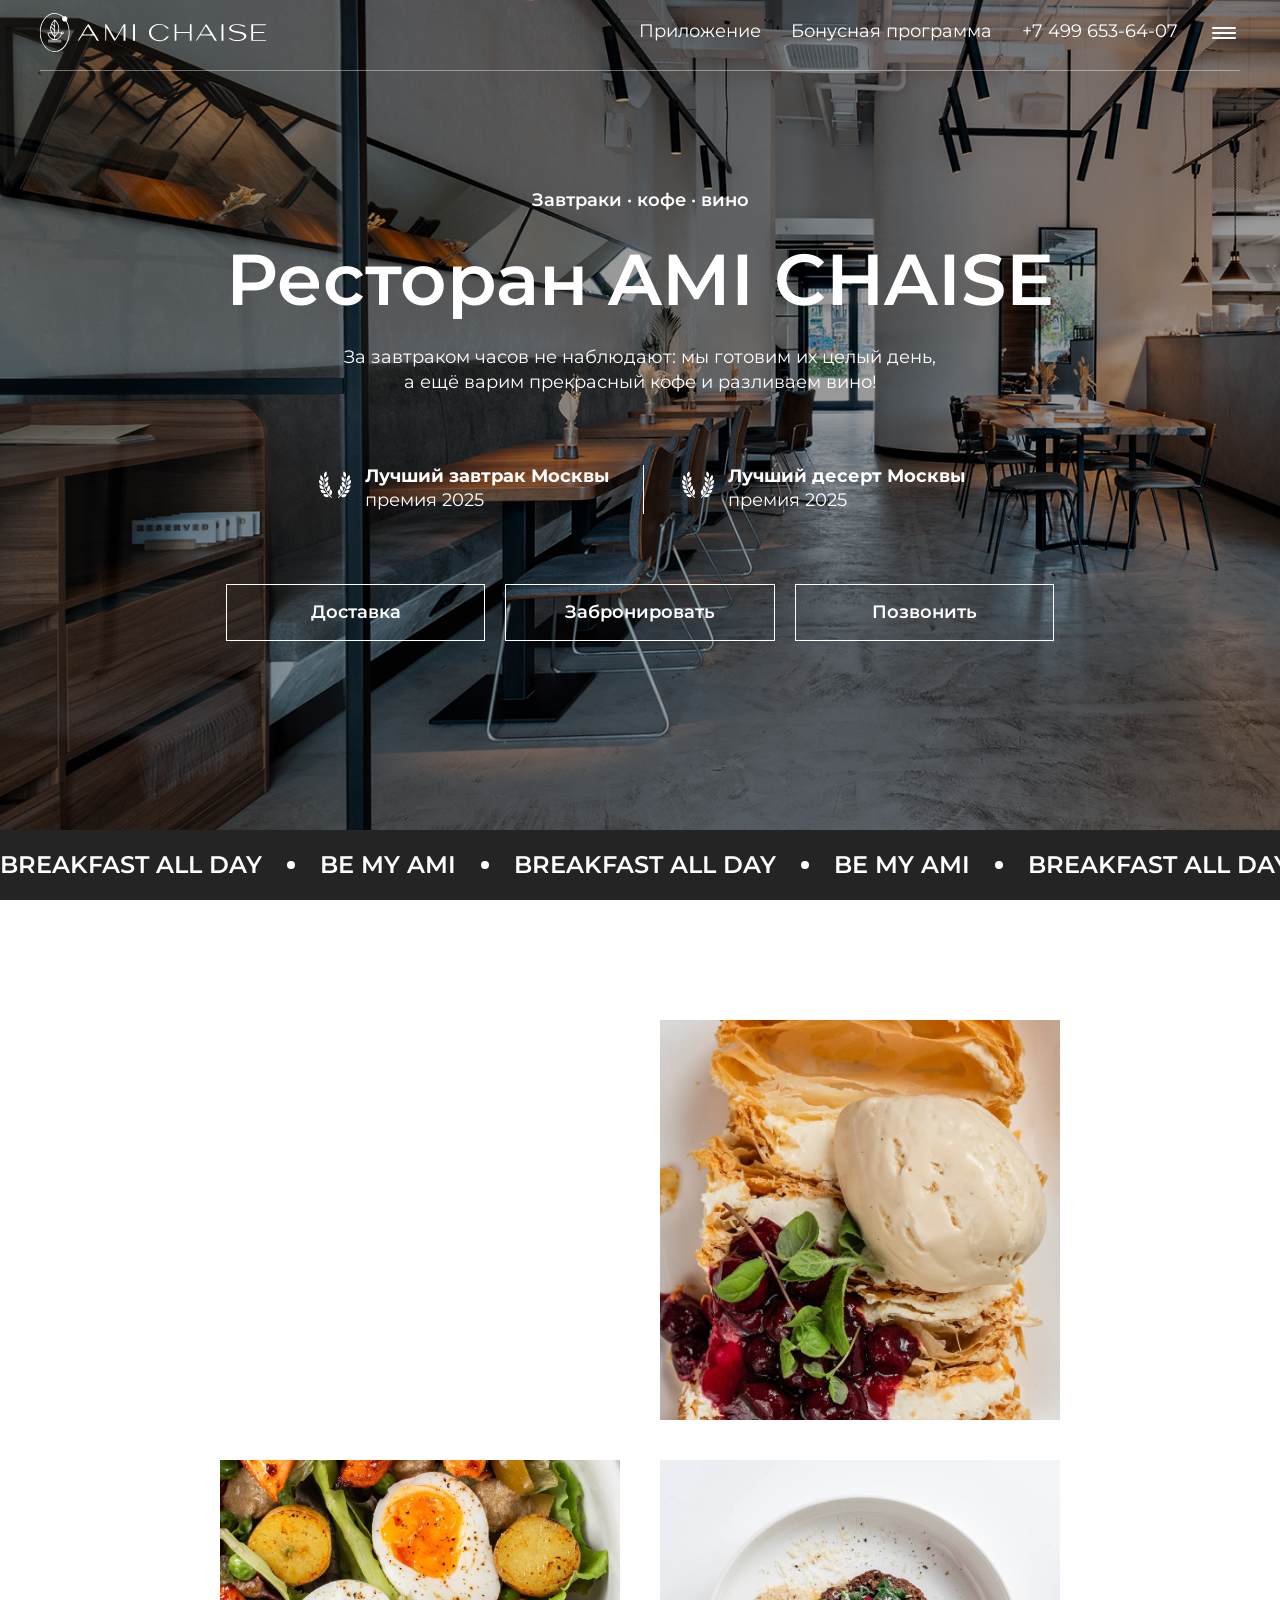
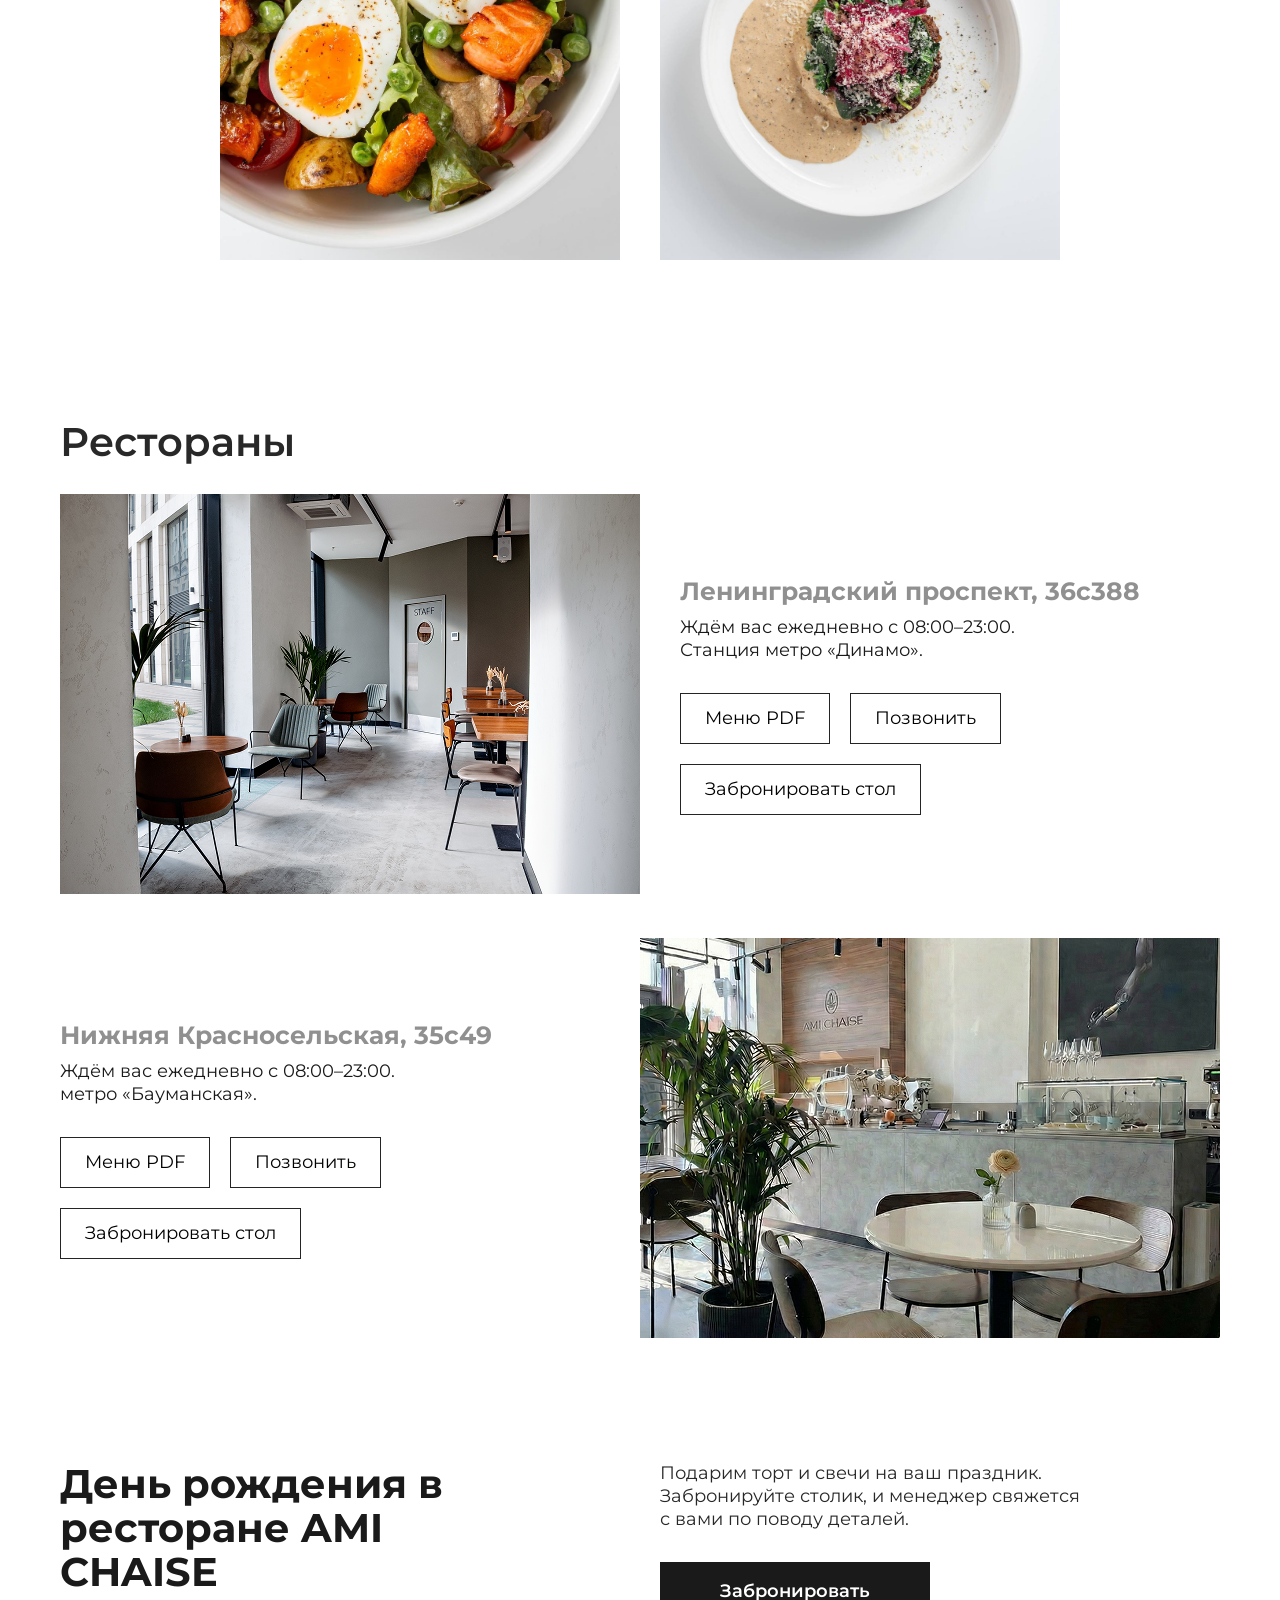
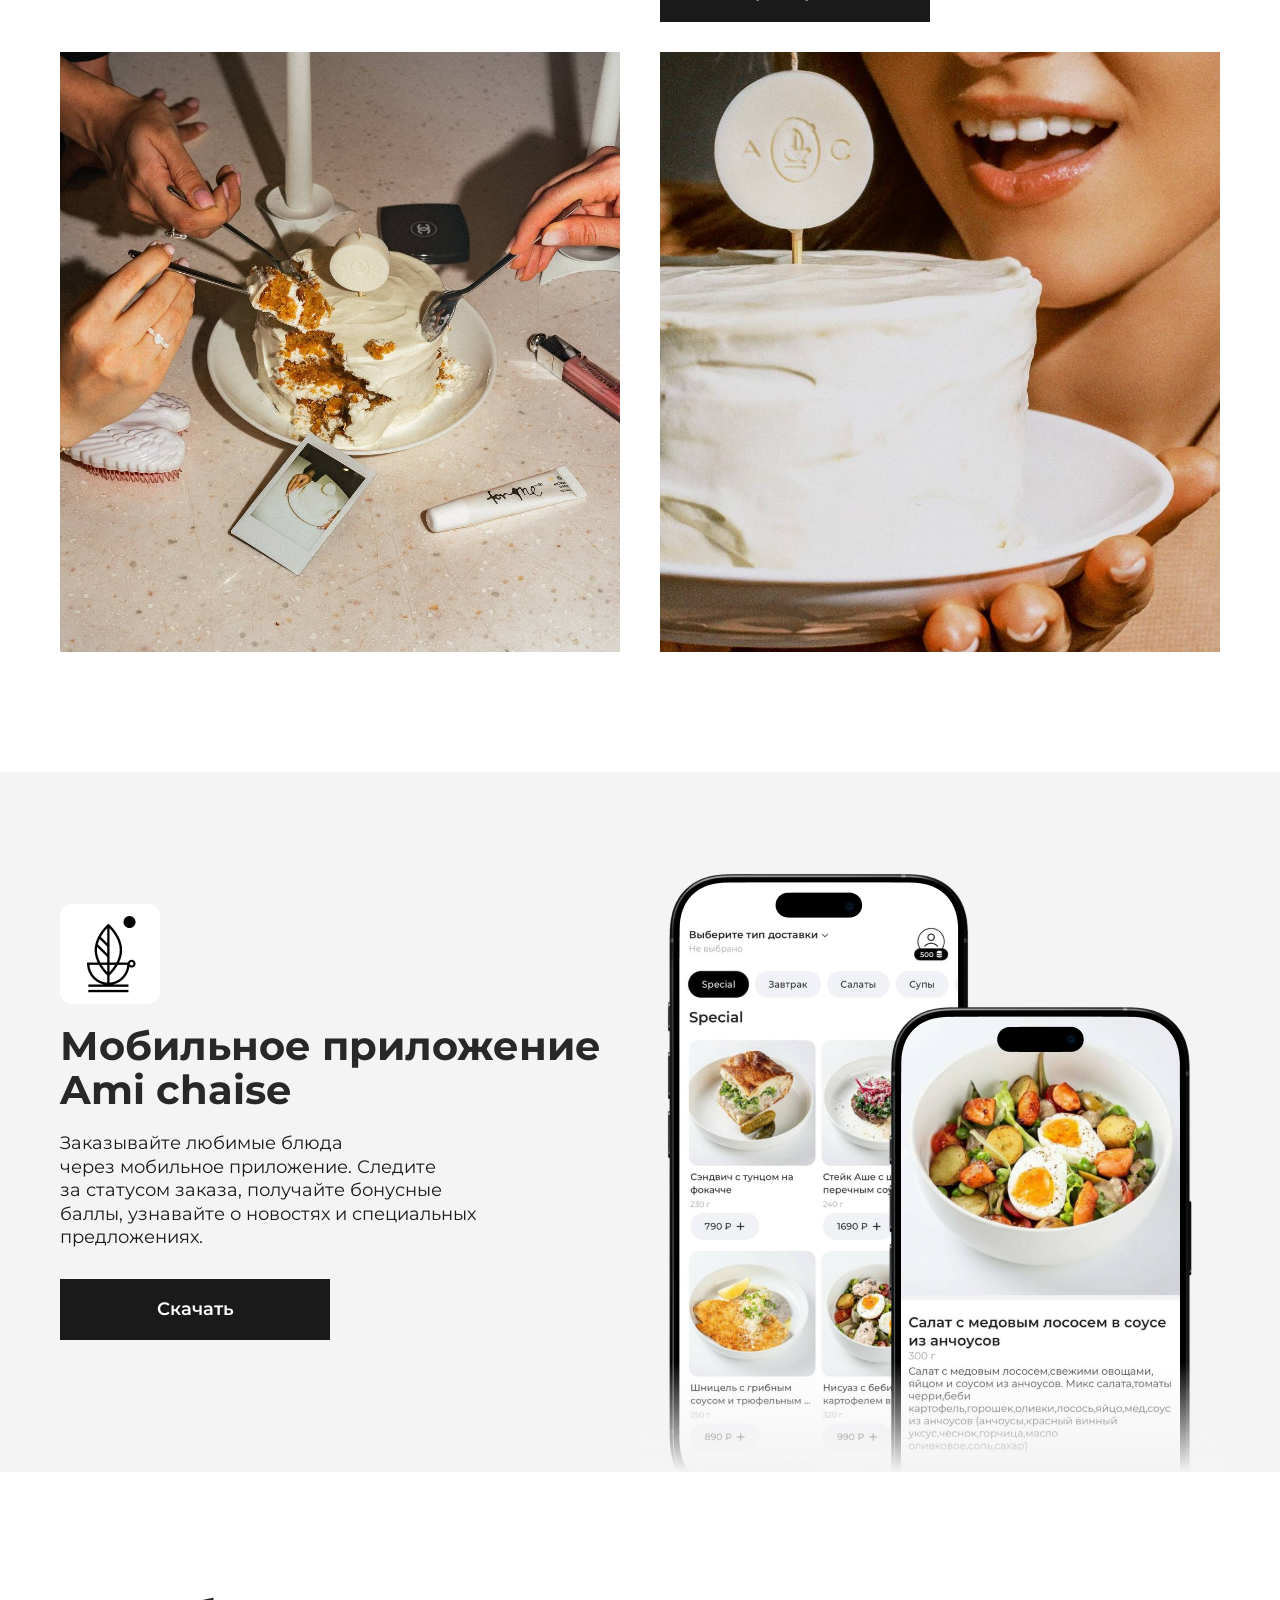
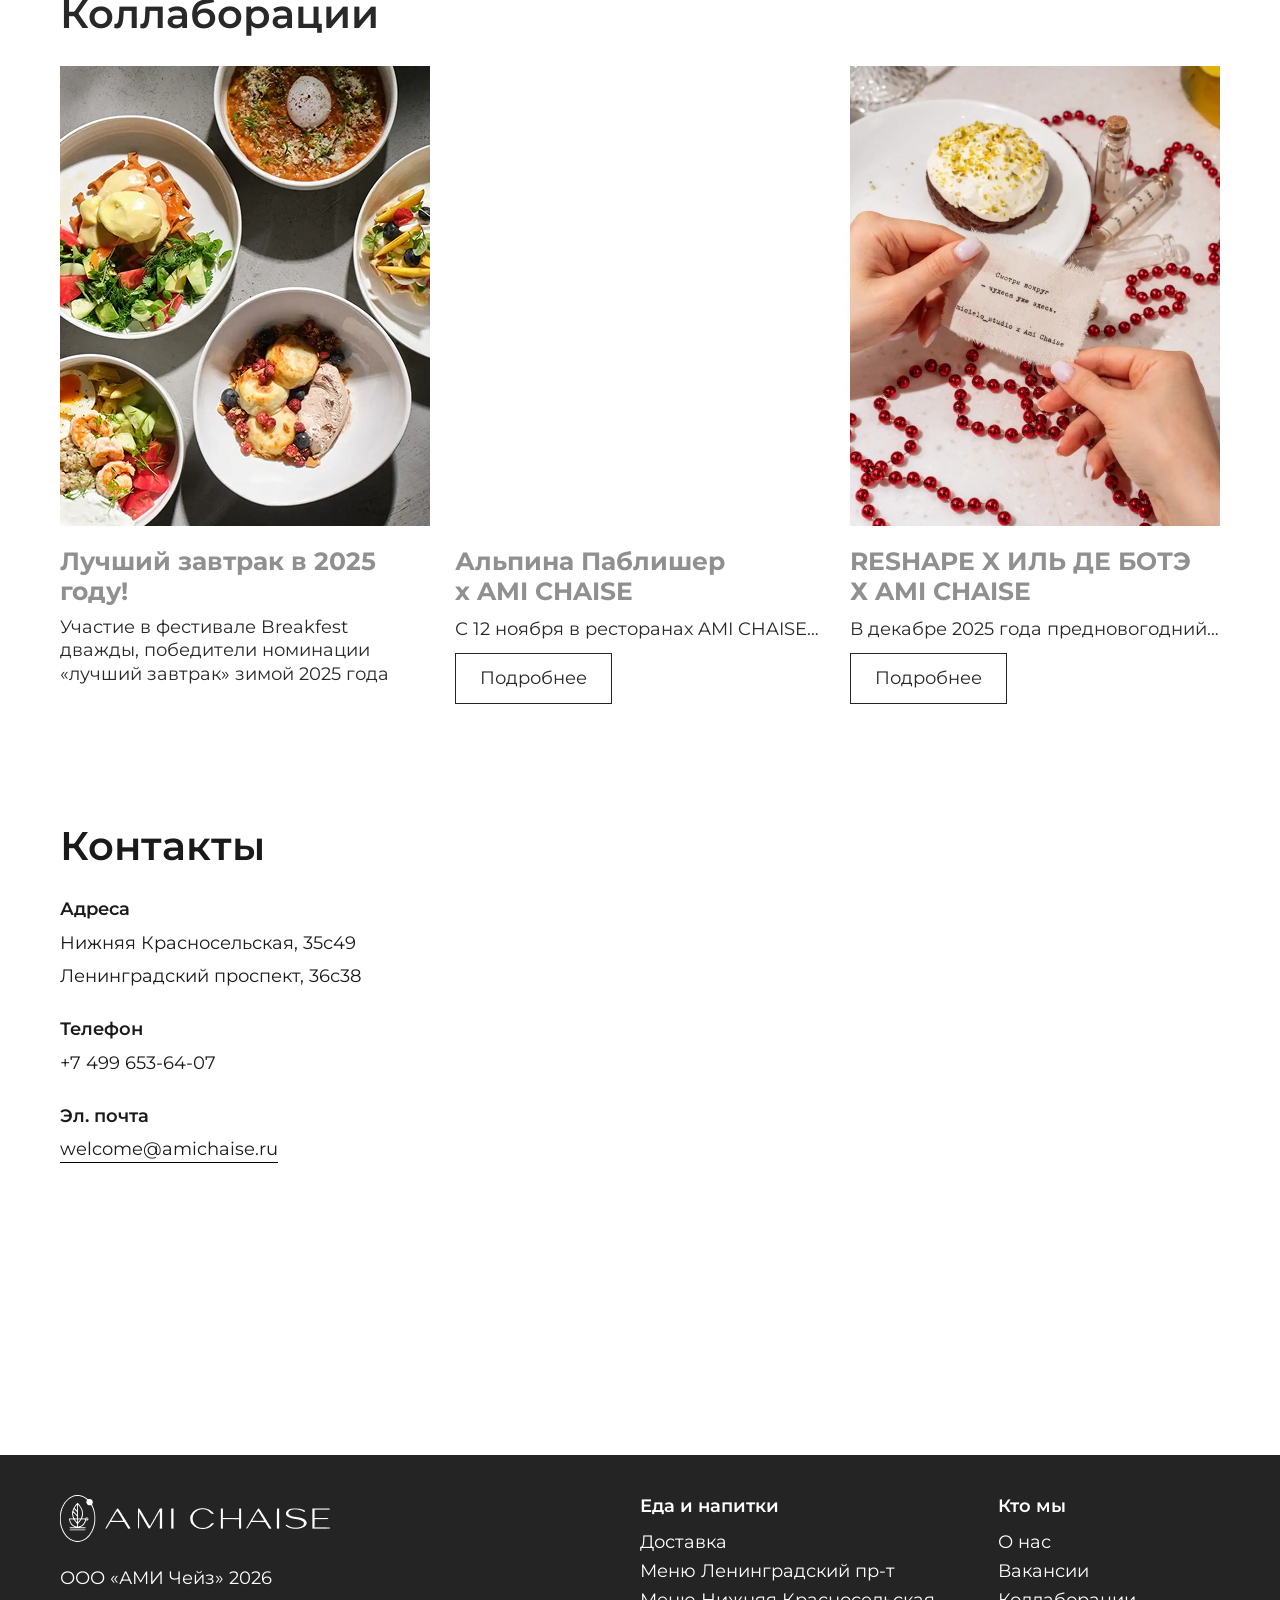
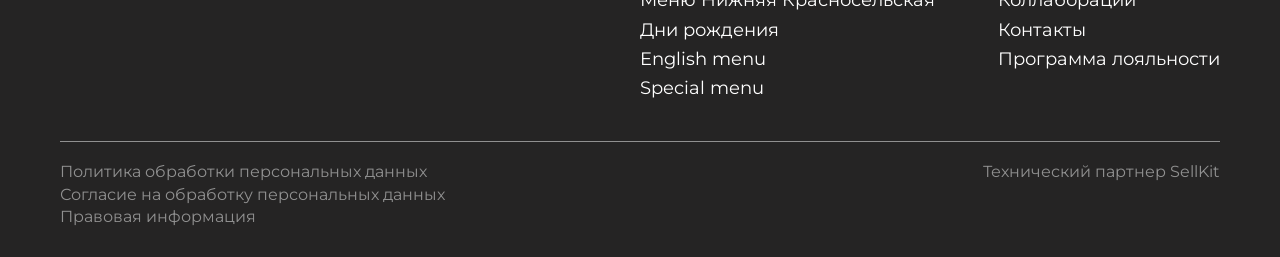
==== commit 2681ae72: "about" ====
--- a/index.html
+++ b/index.html
@@ -1002,7 +1002,7 @@
                                 <ul>
                                     <li class="nav-item adapt-text">
                                         <a
-                                            href="https://menu.amichaise.ru/"
+                                            href="./about.html"
                                             title="О ресторане Ami Chaise"
                                             >О нас</a
                                         >
--- a/src/css/style.css
+++ b/src/css/style.css
@@ -1,1937 +1,2199 @@
 @charset "UTF-8";
 .main-sec {
-    position: relative;
+  position: relative;
+  display: flex;
+  justify-content: center;
+  width: 100%;
+  min-width: 100%;
+  height: calc(100vh - 70px);
+  height: calc(100svh - 70px);
+  min-height: 747px;
+  z-index: 1;
+  overflow: hidden;
+}
+.main-sec .bg-img {
+  width: 100%;
+  max-width: 100%;
+  height: 100%;
+  min-height: 900px;
+  transform: none;
+}
+.main-sec .bg-img img {
+  width: 100%;
+  min-width: 100%;
+  -o-object-fit: cover;
+     object-fit: cover;
+}
+.main-sec .wrapper {
+  display: flex;
+  justify-content: center;
+  align-self: center;
+  position: absolute;
+}
+.main-sec .wrapper .text {
+  display: flex;
+  flex-direction: column;
+  align-items: center;
+  gap: 70px;
+  padding: 0 20px;
+}
+.main-sec .wrapper .text p {
+  max-width: 373px;
+}
+.main-sec .wrapper .text .text-container {
+  display: flex;
+  flex-direction: column;
+  text-align: center;
+  align-items: center;
+  gap: 30px;
+}
+.main-sec .wrapper .text .text-container .title br {
+  display: none;
+}
+.main-sec .wrapper .text .text-container .top-list {
+  font-family: "Montserrat-semi";
+  font-weight: 600;
+  font-style: SemiBold;
+  font-size: 18px;
+  line-height: 130%;
+  letter-spacing: 0px;
+  color: #fff;
+}
+.main-sec .wrapper .text .text-container .text1 {
+  max-width: 600px;
+}
+.main-sec .wrapper .text .mark-container {
+  display: flex;
+  width: 100%;
+  max-width: 650px;
+  justify-content: space-between;
+}
+.main-sec .wrapper .text .mark-container .warp-block {
+  display: flex;
+}
+.main-sec .wrapper .text .mark-container .warp-block .img-con {
+  margin-right: 10px;
+}
+.main-sec .wrapper .text .mark-container .warp-block .img-con img {
+  width: 100%;
+  box-sizing: border-box;
+  -o-object-fit: cover;
+     object-fit: cover;
+}
+.main-sec .wrapper .text .mark-container .warp-block .text-wrap .stroke {
+  font-family: "Montserrat-bold";
+  font-weight: 700;
+  font-size: 18px;
+  line-height: 130%;
+  letter-spacing: 0px;
+  color: #fff;
+}
+.main-sec .wrapper .text .mark-container .stick {
+  width: 1px;
+  height: 100%;
+  background-color: #fff;
+}
+.main-sec .wrapper .text .btn-container {
+  display: flex;
+  width: 100%;
+  gap: 20px;
+}
+.main-sec .wrapper .text .btn-container .btn_link {
+  width: 100%;
+  max-width: 270px;
+}
+.main-sec .wrapper .text .btn-container .btn-item {
+  cursor: pointer;
+  color: #fff;
+  font-size: 18px;
+  font-family: "Montserrat-semi";
+  font-weight: 600;
+  background-color: transparent;
+  border: 1px solid #fff;
+  width: 100%;
+  max-width: 270px;
+  padding: 16.5px 10px;
+  transition: 0.3s ease;
+}
+.main-sec .wrapper .text .btn-container .btn-item:hover {
+  background-color: #fff;
+  color: #252324;
+  transition: 0.3s ease;
+}
+
+@media (max-width: 1920px) {
+  .main-sec .bg-img {
+    height: 100%;
+    min-height: auto;
+  }
+  .main-sec .bg-img img {
+    width: auto;
+    height: 100%;
+  }
+}
+@media (max-width: 2163px) {
+  .main-sec .bg-img {
+    height: 100%;
+    min-height: auto;
+  }
+  .main-sec .bg-img img {
+    width: auto;
+    height: 100%;
+  }
+}
+@media (max-width: 1160px) {
+  .main-sec {
+    height: calc(100vh - 50.5px);
+    height: calc(100svh - 50.5px);
+  }
+}
+@media (min-width: 1200px) {
+  .main-sec .bg-img img {
+    height: 100%;
+  }
+}
+@media (max-width: 840px) {
+  .main-sec .bg-img {
     display: flex;
     justify-content: center;
+  }
+}
+@media (max-width: 790px) {
+  .main-sec .wrapper .text .btn-container {
+    margin-top: 20px;
+  }
+}
+@media (max-width: 1000px) {
+  .main-sec .text .title {
+    font-size: clamp(40px, 7.6vw, 72px);
+  }
+  .main-sec .text .text1 {
+    font-size: clamp(15px, 2vw, 18px);
+  }
+  .main-sec .wrapper .text {
+    gap: clamp(50px, 6vw, 70px);
+  }
+  .main-sec .wrapper .text .btn-container .btn-item {
+    font-size: clamp(15px, 2vw, 18px);
+    padding: clamp(13.5px, 2vw, 16.5px) 0;
+  }
+}
+@media (max-width: 768px) {
+  .main-sec {
     width: 100%;
-    min-width: 100%;
-    height: calc(100vh - 70px);
-    height: calc(100svh - 70px);
-    min-height: 747px;
-    z-index: 1;
-    overflow: hidden;
-}
-.main-sec .bg-img {
+  }
+}
+@media (max-width: 700px) {
+  .main-sec {
+    background-position: 30%;
+  }
+}
+@media (max-width: 630px) {
+  .main-sec .wrapper .text .btn-container {
+    display: grid;
+    grid-template-columns: 1fr 1fr;
+  }
+  .main-sec .wrapper .text .btn-container .btn_link,
+  .main-sec .wrapper .text .btn-container .btn_link .btn-item {
+    max-width: none;
+  }
+  .main-sec .wrapper .text .btn-container .btn_link:nth-child(1) {
+    grid-column: span 2;
+    max-width: none;
+  }
+  .main-sec .wrapper .text .mark-container .warp-block {
+    flex-wrap: wrap;
+    max-width: 180px;
+    text-align: center;
+    justify-content: center;
+  }
+  .main-sec .wrapper .text .mark-container .stick {
+    opacity: 0.4;
+  }
+  .main-sec .wrapper .text .mark-container {
+    justify-content: center;
+    gap: 41px;
+  }
+  .main-sec .wrapper .text .mark-container .warp-block .text-wrap .adaptiv-fz-mark {
+    font-size: clamp(14px, 2vw, 18px);
+  }
+  .main-sec .wrapper .text {
+    margin-top: 71px;
+  }
+}
+@media (max-width: 500px) {
+  .main-sec .wrapper .text .text-container .title br {
+    display: block;
+  }
+}
+header.scroll-stopped, header.scrolled {
+  opacity: 1;
+  background-color: #252424;
+  padding-bottom: 0px;
+  transform: translateY(0);
+}
+header.scroll-stopped .wrapper, header.scrolled .wrapper {
+  border-bottom: 0;
+}
+
+.header {
+  box-sizing: border-box;
+  padding: 0 20px;
+  position: fixed;
+  width: 100%;
+  display: flex;
+  justify-content: center;
+  align-items: center;
+  z-index: 100000;
+  top: 0;
+  transition: all 0.3s ease;
+}
+.header .wrapper {
+  max-width: 1200px;
+  justify-content: space-between;
+  padding: 13px 0 18px;
+  border-bottom: 1px solid rgba(255, 255, 255, 0.4);
+}
+.header .wrapper .logo {
+  display: flex;
+  align-items: center;
+  align-self: center;
+  -o-object-fit: cover;
+     object-fit: cover;
+}
+.header .wrapper .logo img {
+  width: 100%;
+  -o-object-fit: cover;
+     object-fit: cover;
+}
+.header .wrapper .navigation {
+  display: flex;
+  list-style-type: none;
+  align-items: center;
+  gap: 30px;
+}
+.header .wrapper .navigation .nav-link {
+  cursor: pointer;
+  border-bottom: 1px solid transparent;
+  transition: 0.3s ease;
+}
+.header .wrapper .navigation .nav-link:hover {
+  border-bottom: 1px solid #fff;
+  transition: 0.3s ease;
+}
+
+@media (max-width: 880px) {
+  .header .wrapper .navigation .nav-link:nth-child(1), .header .wrapper .navigation .nav-link:nth-child(2) {
+    display: none;
+  }
+  .header .wrapper .navigation .nav-link.phone-style {
+    border: 0;
+    font-size: clamp(12px, 3vw, 18px);
+  }
+  .header .wrapper .logo {
+    max-width: clamp(160px, 40vw, 226px);
+  }
+  .header .wrapper .navigation {
+    gap: clamp(15px, 3vw, 30px);
+  }
+}
+.marquee-wrapper {
+  width: 100%;
+  overflow: hidden;
+  position: relative;
+  background-color: #252424;
+}
+
+.marquee {
+  display: flex;
+  width: -moz-fit-content;
+  width: fit-content;
+  animation: marqueeScroll linear infinite;
+  padding: 18px 0;
+}
+
+@keyframes marqueeScroll {
+  0% {
+    transform: translateX(0);
+  }
+  100% {
+    transform: translateX(-50%); /* Двигаем на половину ширины */
+  }
+}
+.marquee-item {
+  display: inline-flex;
+  align-items: center;
+  white-space: nowrap;
+  margin-right: 25px;
+  font-family: "Montserrat-semi";
+  font-weight: 600;
+  font-size: 24px;
+  line-height: 140%;
+  letter-spacing: 0px;
+  text-align: center;
+  vertical-align: middle;
+  text-transform: uppercase;
+  color: #fff;
+}
+
+.dot {
+  display: inline-block;
+  width: 8px;
+  height: 8px;
+  background-color: currentColor;
+  border-radius: 50%;
+  margin-left: 25px;
+  color: #fff;
+}
+
+@media (max-width: 1500px) {
+  .marquee-item {
+    font-size: clamp(16px, 2vw, 24px);
+    margin-right: clamp(20px, 2vw, 25px);
+  }
+  .dot {
+    margin-left: clamp(20px, 2vw, 25px);
+  }
+  .marquee {
+    padding-top: clamp(14px, 2vw, 18px);
+    padding-bottom: clamp(14px, 2vw, 18px);
+  }
+}
+.block1 {
+  display: flex;
+  flex-direction: column;
+}
+.block1 h2 {
+  font-family: "Montserrat-semi";
+  font-weight: 600;
+  font-size: 40px;
+  line-height: 110%;
+  letter-spacing: 0px;
+  color: #282828;
+  margin-bottom: 30px;
+}
+.block1 .location {
+  display: flex;
+  margin-bottom: 40px;
+}
+.block1 .location:last-child {
+  justify-content: space-between;
+  margin-bottom: 0;
+  flex-direction: row-reverse;
+}
+.block1 .location:last-child .wrapper-loc-text {
+  margin-left: 0;
+  margin-right: 40px;
+}
+.block1 .location .pic {
+  width: 100%;
+  max-width: 580px;
+}
+.block1 .location .pic img {
+  width: 100%;
+  -o-object-fit: cover;
+     object-fit: cover;
+}
+.block1 .location .wrapper-loc-text {
+  display: flex;
+  justify-content: center;
+  flex-direction: column;
+  margin-left: 40px;
+  gap: 30px;
+}
+.block1 .location .wrapper-loc-text .text-block {
+  display: flex;
+  flex-direction: column;
+}
+.block1 .location .wrapper-loc-text .text-block .opacity-title {
+  color: #909090;
+  font-family: "Montserrat-bold";
+  font-weight: 700;
+  font-size: 25px;
+  line-height: 120%;
+  letter-spacing: 0px;
+  margin-bottom: 10px;
+}
+.block1 .location .wrapper-loc-text .text-block .text {
+  font-family: "Montserrat-reg";
+  font-weight: 400;
+  font-size: 18px;
+  line-height: 130%;
+  letter-spacing: 0px;
+  color: #1B1A1A;
+}
+.block1 .location .wrapper-loc-text .nav {
+  display: flex;
+  flex-wrap: wrap;
+  gap: 20px;
+}
+.block1 .location .wrapper-loc-text .nav .list-item {
+  cursor: pointer;
+  font-family: "Montserrat-reg";
+  font-weight: 400;
+  font-size: 18px;
+  line-height: 140%;
+  color: #000200;
+  background-color: transparent;
+  border: 1px solid #252324;
+  padding: 12px 24px;
+}
+
+@media (max-width: 845px) {
+  .block1 .location {
+    flex-direction: column;
+    margin-bottom: 50px;
+  }
+  .block1 .location .pic {
+    max-width: 100%;
+  }
+  .block1 .location:last-child {
+    flex-direction: column;
+  }
+  .block1 .location .wrapper-loc-text {
+    margin: 0;
+    margin-top: 20px;
+  }
+  .block1 .location:last-child .wrapper-loc-text {
+    margin-right: 0;
+  }
+}
+@media (max-width: 768px) {
+  .block1 .location .wrapper-loc-text .nav .list-item .table-text {
+    display: none;
+  }
+}
+@media (max-width: 545px) {
+  .block1 .location .wrapper-loc-text .nav .list-item {
     width: 100%;
-    max-width: 100%;
+    max-width: 170px;
+    min-width: 170px;
+    box-sizing: border-box;
+    padding: clamp(8px, 2vw, 12px) 0;
+    text-align: center;
+  }
+}
+.block2 {
+  display: flex;
+  flex-direction: column-reverse;
+  gap: 30px;
+}
+.block2 .mySwiper-bithday .swiper-wrapper .swiper-slide {
+  width: 100%;
+  max-width: 580px;
+  display: flex;
+  align-self: center;
+  overflow: hidden;
+}
+.block2 .mySwiper-bithday .swiper-wrapper .swiper-slide .block {
+  padding: 0;
+  margin: 0;
+  max-height: clamp(409px, 50vw, 600px);
+}
+.block2 .mySwiper-bithday .swiper-wrapper .swiper-slide .block .pic {
+  display: flex;
+  width: 100%;
+  height: 100%;
+  overflow: hidden;
+}
+.block2 .mySwiper-bithday .swiper-wrapper .swiper-slide .block .pic img {
+  -o-object-fit: cover;
+     object-fit: cover;
+  width: 100%;
+  height: 100%;
+}
+.block2 .mySwiper-bithday .swiper-wrapper .swiper-slide .block .pic .mob {
+  display: none;
+}
+.block2 .container {
+  display: flex;
+  justify-content: space-between;
+}
+.block2 .container .title-text {
+  max-width: 475px;
+  font-family: "Montserrat-bold";
+  font-weight: 600;
+  font-size: 40px;
+  line-height: 110%;
+  letter-spacing: 0px;
+  color: #1B1A1A;
+}
+.block2 .container .container-block {
+  display: flex;
+  width: 100%;
+  max-width: 560px;
+  flex-direction: column;
+  justify-content: space-between;
+}
+.block2 .container .container-block .text {
+  max-width: 450px;
+  font-family: "Montserrat-reg";
+  font-weight: 400;
+  font-size: 18px;
+  line-height: 130%;
+  letter-spacing: 0px;
+  color: #282828;
+  margin-bottom: 30px;
+}
+
+@media (max-width: 785px) {
+  .block2 .mySwiper-bithday .swiper-wrapper .swiper-slide .block .pic {
+    min-width: 279px;
+    max-width: clamp(279px, 45vw, 370px);
+  }
+  .block2 .mySwiper-bithday .swiper-wrapper .swiper-slide .block .pic img {
+    width: auto;
+  }
+}
+@media (max-width: 705px) {
+  .block2 .container {
+    flex-direction: column;
+  }
+  .block2 .container .title-text {
+    margin-bottom: 10px;
+  }
+  .block2 .container .container-block .text {
+    margin-bottom: 20px;
+  }
+}
+@media (max-width: 650px) {
+  .block2 .pic .desc {
+    display: none;
+  }
+  .block2 .mySwiper-bithday .swiper-wrapper .swiper-slide .block .pic .mob {
+    display: block;
     height: 100%;
-    min-height: 900px;
-    transform: none;
-}
-.main-sec .bg-img img {
+    -o-object-fit: cover;
+       object-fit: cover;
+    max-height: 500px;
+  }
+}
+@media (max-width: 600px) {
+  .block2 .pic {
+    margin-bottom: 20px;
+  }
+}
+.block3 {
+  position: relative;
+  display: flex;
+  width: 100%;
+  max-width: none;
+  justify-content: center;
+  overflow: hidden;
+  z-index: 0;
+}
+.block3 .bacground-ap {
+  position: absolute;
+  width: 100%;
+  height: 100%;
+  background-color: #F4F4F4;
+  left: 0;
+  top: 0;
+  z-index: 5;
+  margin-top: 120px;
+}
+.block3 .wrapper-con {
+  z-index: 100;
+  display: flex;
+  align-items: center;
+  justify-content: space-between;
+  box-sizing: border-box;
+  padding: 0 20px;
+  width: 100%;
+  max-width: 1200px;
+  margin-top: 120px;
+}
+.block3 .text-container {
+  z-index: 15;
+}
+.block3 .text-container .logo {
+  display: flex;
+  width: 100%;
+  max-width: 100px;
+  margin-bottom: 20px;
+}
+.block3 .text-container .logo img {
+  width: 100%;
+  -o-object-fit: cover;
+     object-fit: cover;
+}
+.block3 .text-container .text-block {
+  display: flex;
+  flex-direction: column;
+}
+.block3 .text-container .text-block .top {
+  font-family: "Montserrat-bold";
+  font-weight: 600;
+  font-size: 40px;
+  line-height: 110%;
+  letter-spacing: 0px;
+  margin-bottom: 20px;
+  color: #282828;
+}
+.block3 .text-container .text-block .text {
+  display: flex;
+  width: 100%;
+  max-width: 440px;
+  font-family: "Montserrat-reg";
+  font-weight: 400;
+  font-size: 18px;
+  line-height: 130%;
+  letter-spacing: 0px;
+  margin-bottom: 30px;
+  color: #1B1A1A;
+}
+.block3 .pic {
+  display: flex;
+  width: 100%;
+  max-width: 580px;
+  z-index: 15;
+}
+.block3 .pic img {
+  width: 100%;
+  -o-object-fit: cover;
+     object-fit: cover;
+}
+
+@media (max-width: 750px) {
+  .block3 .wrapper-con {
+    flex-direction: column;
+    align-items: start;
+    margin-top: clamp(90px, 20vw, 120px);
+  }
+  .block3 .pic {
     width: 100%;
-    min-width: 100%;
-    -o-object-fit: cover;
-    object-fit: cover;
-}
-.main-sec .wrapper {
-    display: flex;
-    justify-content: center;
     align-self: center;
-    position: absolute;
-}
-.main-sec .wrapper .text {
-    display: flex;
-    flex-direction: column;
-    align-items: center;
-    gap: 70px;
-    padding: 0 20px;
-}
-.main-sec .wrapper .text p {
-    max-width: 373px;
-}
-.main-sec .wrapper .text .text-container {
-    display: flex;
-    flex-direction: column;
-    text-align: center;
-    align-items: center;
-    gap: 30px;
-}
-.main-sec .wrapper .text .text-container .title br {
-    display: none;
-}
-.main-sec .wrapper .text .text-container .top-list {
-    font-family: "Montserrat-semi";
-    font-weight: 600;
-    font-style: SemiBold;
-    font-size: 18px;
-    line-height: 130%;
-    letter-spacing: 0px;
-    color: #fff;
-}
-.main-sec .wrapper .text .text-container .text1 {
-    max-width: 600px;
-}
-.main-sec .wrapper .text .mark-container {
-    display: flex;
-    width: 100%;
-    max-width: 650px;
-    justify-content: space-between;
-}
-.main-sec .wrapper .text .mark-container .warp-block {
-    display: flex;
-}
-.main-sec .wrapper .text .mark-container .warp-block .img-con {
-    margin-right: 10px;
-}
-.main-sec .wrapper .text .mark-container .warp-block .img-con img {
-    width: 100%;
-    box-sizing: border-box;
-    -o-object-fit: cover;
-    object-fit: cover;
-}
-.main-sec .wrapper .text .mark-container .warp-block .text-wrap .stroke {
-    font-family: "Montserrat-bold";
-    font-weight: 700;
-    font-size: 18px;
-    line-height: 130%;
-    letter-spacing: 0px;
-    color: #fff;
-}
-.main-sec .wrapper .text .mark-container .stick {
-    width: 1px;
-    height: 100%;
-    background-color: #fff;
-}
-.main-sec .wrapper .text .btn-container {
-    display: flex;
-    width: 100%;
-    gap: 20px;
-}
-.main-sec .wrapper .text .btn-container .btn_link {
-    width: 100%;
-    max-width: 270px;
-}
-.main-sec .wrapper .text .btn-container .btn-item {
-    cursor: pointer;
-    color: #fff;
-    font-size: 18px;
-    font-family: "Montserrat-semi";
-    font-weight: 600;
-    background-color: transparent;
-    border: 1px solid #fff;
-    width: 100%;
-    max-width: 270px;
-    padding: 16.5px 10px;
-    transition: 0.3s ease;
-}
-.main-sec .wrapper .text .btn-container .btn-item:hover {
-    background-color: #fff;
-    color: #252324;
-    transition: 0.3s ease;
-}
-
-@media (max-width: 1920px) {
-    .main-sec .bg-img {
-        height: 100%;
-        min-height: auto;
-    }
-    .main-sec .bg-img img {
-        width: auto;
-        height: 100%;
-    }
-}
-@media (max-width: 2163px) {
-    .main-sec .bg-img {
-        height: 100%;
-        min-height: auto;
-    }
-    .main-sec .bg-img img {
-        width: auto;
-        height: 100%;
-    }
-}
-@media (max-width: 1160px) {
-    .main-sec {
-        height: calc(100vh - 50.5px);
-        height: calc(100svh - 50.5px);
-    }
-}
-@media (min-width: 1200px) {
-    .main-sec .bg-img img {
-        height: 100%;
-    }
-}
-@media (max-width: 840px) {
-    .main-sec .bg-img {
-        display: flex;
-        justify-content: center;
-    }
-}
-@media (max-width: 790px) {
-    .main-sec .wrapper .text .btn-container {
-        margin-top: 20px;
-    }
-}
-@media (max-width: 1000px) {
-    .main-sec .text .title {
-        font-size: clamp(40px, 7.6vw, 72px);
-    }
-    .main-sec .text .text1 {
-        font-size: clamp(15px, 2vw, 18px);
-    }
-    .main-sec .wrapper .text {
-        gap: clamp(50px, 6vw, 70px);
-    }
-    .main-sec .wrapper .text .btn-container .btn-item {
-        font-size: clamp(15px, 2vw, 18px);
-        padding: clamp(13.5px, 2vw, 16.5px) 0;
-    }
-}
-@media (max-width: 768px) {
-    .main-sec {
-        width: 100%;
-    }
-}
-@media (max-width: 700px) {
-    .main-sec {
-        background-position: 30%;
-    }
-}
-@media (max-width: 630px) {
-    .main-sec .wrapper .text .btn-container {
-        display: grid;
-        grid-template-columns: 1fr 1fr;
-    }
-    .main-sec .wrapper .text .btn-container .btn_link,
-    .main-sec .wrapper .text .btn-container .btn_link .btn-item {
-        max-width: none;
-    }
-    .main-sec .wrapper .text .btn-container .btn_link:nth-child(1) {
-        grid-column: span 2;
-        max-width: none;
-    }
-    .main-sec .wrapper .text .mark-container .warp-block {
-        flex-wrap: wrap;
-        max-width: 180px;
-        text-align: center;
-        justify-content: center;
-    }
-    .main-sec .wrapper .text .mark-container .stick {
-        opacity: 0.4;
-    }
-    .main-sec .wrapper .text .mark-container {
-        justify-content: center;
-        gap: 41px;
-    }
-    .main-sec
-        .wrapper
-        .text
-        .mark-container
-        .warp-block
-        .text-wrap
-        .adaptiv-fz-mark {
-        font-size: clamp(14px, 2vw, 18px);
-    }
-    .main-sec .wrapper .text {
-        margin-top: 71px;
-    }
-}
-@media (max-width: 500px) {
-    .main-sec .wrapper .text .text-container .title br {
-        display: block;
-    }
-}
-header.scroll-stopped,
-header.scrolled {
+  }
+  .block3 .text-container {
+    margin-top: 90px;
+  }
+}
+@media (max-width: 490px) {
+  .block3 .text-container .logo img {
+    width: 70px;
+    height: 70px;
+  }
+}
+.block4 {
+  display: flex;
+  flex-direction: column;
+}
+.block4 h2 {
+  font-family: "Montserrat-semi";
+  font-weight: 600;
+  font-size: 40px;
+  line-height: 110%;
+  letter-spacing: 0px;
+  color: #282828;
+  margin-bottom: 30px;
+}
+.block4 .collection, .block4 .mySwiper .swiper-wrapper .swiper-slide {
+  display: flex;
+  justify-content: space-between;
+  gap: 25px;
+}
+.block4 .collection .block, .block4 .mySwiper .swiper-wrapper .swiper-slide .block {
+  display: flex;
+  flex-direction: column;
+  width: 100%;
+  max-width: 373px;
+  gap: 20px;
+  margin-top: 0;
+  padding: 0;
+}
+.block4 .collection .block .pic, .block4 .mySwiper .swiper-wrapper .swiper-slide .block .pic {
+  display: flex;
+  width: 100%;
+  height: 460px;
+  max-height: 460px;
+}
+.block4 .collection .block .pic img, .block4 .mySwiper .swiper-wrapper .swiper-slide .block .pic img {
+  width: 100%;
+  -o-object-fit: cover;
+     object-fit: cover;
+}
+.block4 .collection .block .text-block, .block4 .mySwiper .swiper-wrapper .swiper-slide .block .text-block {
+  display: flex;
+  flex-direction: column;
+  width: 100%;
+}
+.block4 .collection .block .text-block .block__title, .block4 .mySwiper .swiper-wrapper .swiper-slide .block .text-block .block__title {
+  font-family: "Montserrat-bold";
+  font-weight: 700;
+  font-size: 25px;
+  line-height: 120%;
+  letter-spacing: 0px;
+  margin-bottom: 10px;
+  color: #909090;
+}
+.block4 .collection .block .text-block .block__text, .block4 .mySwiper .swiper-wrapper .swiper-slide .block .text-block .block__text {
+  font-family: "Montserrat-reg";
+  font-weight: 400;
+  font-size: 18px;
+  line-height: 130%;
+  letter-spacing: 0px;
+  color: #282828;
+}
+.block4 .collection .block .text-block .block__text.hidden, .block4 .mySwiper .swiper-wrapper .swiper-slide .block .text-block .block__text.hidden {
+  display: -webkit-box;
+  -webkit-line-clamp: 1; /* Количество строк */
+  -webkit-box-orient: vertical;
+  overflow: hidden;
+  text-overflow: ellipsis;
+  max-height: 4.5em; /* 3 строки × 1.5 line-height */
+  line-height: 1.5em;
+}
+.block4 .collection .block .text-block .next, .block4 .mySwiper .swiper-wrapper .swiper-slide .block .text-block .next {
+  cursor: pointer;
+  display: flex;
+  align-self: start;
+  transition: 0.3s ease;
+  font-family: "Montserrat-reg";
+  font-weight: 400;
+  font-size: 18px;
+  line-height: 140%;
+  letter-spacing: 0px;
+  background-color: transparent;
+  border: 1px solid #252324;
+  padding: 12px 24px;
+  margin-top: 10px;
+}
+
+@media (max-width: 1200px) {
+  .block4 .collection .block .pic, .block4 .mySwiper .swiper-wrapper .swiper-slide .block .pic {
+    height: clamp(320px, 40vw, 460px);
+    max-height: clamp(320px, 40vw, 460px);
+  }
+}
+@media (max-width: 870px) {
+  .block4 .collection .block {
+    min-width: 260px;
+  }
+  .block4 .collection .block .text-block .next, .block4 .mySwiper .swiper-wrapper .swiper-slide .block .text-block .next {
+    padding: clamp(8px, 2vw, 12px) 24px;
+  }
+}
+@media (max-width: 590px) {
+  .block4 .collection .block, .block4 .mySwiper .swiper-wrapper .swiper-slide .block {
+    min-width: 260px;
+    max-width: 260px;
+  }
+  .block4 h2 {
+    margin-bottom: 20px;
+  }
+}
+/* Стили для попапа */
+.popup-overlay {
+  position: fixed;
+  top: 0;
+  left: 0;
+  width: 100%;
+  height: 100%;
+  background-color: rgba(0, 0, 0, 0.5);
+  display: flex;
+  justify-content: center;
+  align-items: center;
+  z-index: 1000;
+  opacity: 0;
+  visibility: hidden;
+  transition: opacity 0.3s ease, visibility 0.3s ease;
+}
+
+.popup-overlay.active {
+  visibility: visible;
+  opacity: 1;
+  transition: opacity 0.3s ease, visibility 0.3s ease;
+}
+
+.popup {
+  margin: 0 20px;
+  background-color: #fff;
+  width: 100%;
+  max-width: 1200px;
+  max-height: 660px;
+  overflow: hidden;
+  position: relative;
+  transform: translateY(20px);
+  opacity: 0;
+  transition: transform 0.3s ease, opacity 0.3s ease;
+}
+
+.popup-overlay.active .popup {
+  opacity: 1;
+  transform: translateY(0);
+}
+
+.popup-close {
+  position: absolute;
+  top: 16px;
+  right: 16px;
+  width: 100%;
+  max-width: 32px;
+  border: none;
+  cursor: pointer;
+  z-index: 10;
+  display: flex;
+  align-items: center;
+  justify-content: center;
+  transition: background-color 0.3s ease;
+  background-color: transparent;
+}
+
+.popup-close:hover {
+  background-color: #f0f0f0;
+}
+
+.popup-content {
+  display: flex;
+  flex-direction: column;
+  height: 100%;
+  justify-content: center;
+}
+.popup-content .popup-text {
+  display: flex;
+  flex-direction: column;
+  align-self: center;
+}
+.popup-content .popup-text #popupTitle {
+  font-family: "Montserrat-bold";
+  font-weight: 700;
+  font-size: 25px;
+  line-height: 120%;
+  letter-spacing: 0px;
+  color: #909090;
+  margin-bottom: 10px;
+}
+.popup-content .popup-text #popupDescription {
+  font-family: "Montserrat-reg";
+  font-weight: 400;
+  font-size: 18px;
+  line-height: 130%;
+  letter-spacing: 0px;
+  color: #282828;
+}
+
+@media (min-width: 768px) {
+  .popup-content {
+    flex-direction: row;
+  }
+}
+.popup-image {
+  flex: 1;
+  width: 100%;
+  min-width: 580px;
+  min-height: 660px;
+  overflow: hidden;
+}
+
+.popup-image img {
+  width: 100%;
+  height: 100%;
+  -o-object-fit: cover;
+     object-fit: cover;
+}
+
+.popup-text {
+  flex: 1;
+  padding: 30px;
+  overflow-y: auto;
+  max-height: 70vh;
+}
+
+.popup-text h3 {
+  font-size: 24px;
+  margin-bottom: 20px;
+  color: #333;
+  font-weight: 600;
+}
+
+.popup-text p {
+  font-size: 16px;
+  line-height: 1.6;
+  color: #555;
+  white-space: normal;
+}
+
+@media (max-width: 1150px) {
+  .popup-image {
+    min-width: auto;
+  }
+}
+/* Для мобильных */
+@media (max-width: 767px) {
+  .popup {
+    margin: 0;
+    align-self: end;
+    max-height: none;
+    transform: translateY(50px);
+    transition: transform 0.3s ease, opacity 0.3s ease;
+    max-height: 85%;
+    overflow: auto;
+  }
+  .popup-overlay.active .popup {
     opacity: 1;
-    background-color: #252424;
-    padding-bottom: 0px;
     transform: translateY(0);
-}
-header.scroll-stopped .wrapper,
-header.scrolled .wrapper {
-    border-bottom: 0;
-}
-
-.header {
-    box-sizing: border-box;
-    padding: 0 20px;
-    position: fixed;
-    width: 100%;
+  }
+  .popup-image {
     display: flex;
     justify-content: center;
     align-items: center;
-    z-index: 100000;
-    top: 0;
-    transition: all 0.3s ease;
-}
-.header .wrapper {
-    max-width: 1200px;
-    justify-content: space-between;
-    padding: 13px 0 18px;
-    border-bottom: 1px solid rgba(255, 255, 255, 0.4);
-}
-.header .wrapper .logo {
+    max-height: 412px;
+    height: 100%;
+    min-height: 412px;
+    width: auto;
+    min-width: auto;
+  }
+  .popup-text {
+    padding: 20px 20px 50px;
+  }
+}
+@media (max-width: 620px) {
+  .popup-special .popup .popup-content .popup-image img {
+    width: 100%;
+  }
+  .popup-image img {
+    width: auto;
+    max-height: 412px;
+  }
+}
+@media (max-width: 361px) {
+  .popup-special .popup .popup-content .popup-image img {
+    width: auto;
+    height: 100%;
+  }
+}
+.block5 {
+  display: none !important;
+  flex-direction: row;
+}
+.block5 .pic {
+  grid-area: photo;
+}
+.block5 h2 {
+  grid-area: title;
+  font-family: "Montserrat-semi";
+  font-weight: 600;
+  font-size: 40px;
+  line-height: 110%;
+  letter-spacing: 0px;
+  color: #1B1A1A;
+}
+.block5 .wrapper-text-block {
+  display: flex;
+  flex-direction: column;
+  grid-area: textBlock;
+  margin-left: 40px;
+  gap: 30px;
+}
+.block5 .wrapper-text-block .text-block {
+  display: flex;
+  gap: 20px;
+}
+.block5 .wrapper-text-block .text-block .block {
+  display: flex;
+  flex-direction: column;
+  gap: 10px;
+  width: 100%;
+  max-width: 373.5px;
+  justify-content: space-between;
+  padding: 0;
+  margin-top: 0;
+}
+.block5 .wrapper-text-block .text-block .block .sub-title {
+  font-family: "Montserrat-bold";
+  font-weight: 700;
+  font-size: 25px;
+  line-height: 120%;
+  letter-spacing: 0px;
+  color: #909090;
+}
+.block5 .wrapper-text-block .text-block .block .text {
+  width: 100%;
+  max-width: 270px;
+  font-family: "Montserrat-reg";
+  font-weight: 400;
+  font-size: 18px;
+  line-height: 130%;
+  letter-spacing: 0px;
+  color: #1B1A1A;
+}
+
+@media (max-width: 880px) {
+  .block5 {
+    display: grid;
+    grid-template-areas: "title" "photo" "textBlock";
+    flex-direction: column;
+    gap: 20px;
+  }
+  .block5 h2 {
+    display: flex !important;
+    grid-area: title;
+  }
+  .block5 .wrapper-text-block h2 {
+    display: none !important;
+  }
+  .block5 .wrapper-text-block {
+    gap: 20px;
+    margin-left: 0;
+  }
+  .block5 .wrapper-text-block .text-block .block {
+    padding: 0;
+  }
+  .block5 .pic {
     display: flex;
-    align-items: center;
-    align-self: center;
-    -o-object-fit: cover;
-    object-fit: cover;
-}
-.header .wrapper .logo img {
+    width: 100%;
+    max-height: 500px;
+    grid-area: photo;
+    overflow: hidden;
+  }
+  .block5 .pic img {
     width: 100%;
     -o-object-fit: cover;
-    object-fit: cover;
-}
-.header .wrapper .navigation {
-    display: flex;
-    list-style-type: none;
-    align-items: center;
-    gap: 30px;
-}
-.header .wrapper .navigation .nav-link {
-    cursor: pointer;
-    border-bottom: 1px solid transparent;
-    transition: 0.3s ease;
-}
-.header .wrapper .navigation .nav-link:hover {
-    border-bottom: 1px solid #fff;
-    transition: 0.3s ease;
-}
-
-@media (max-width: 880px) {
-    .header .wrapper .navigation .nav-link:nth-child(1),
-    .header .wrapper .navigation .nav-link:nth-child(2) {
-        display: none;
-    }
-    .header .wrapper .navigation .nav-link.phone-style {
-        border: 0;
-        font-size: clamp(12px, 3vw, 18px);
-    }
-    .header .wrapper .logo {
-        max-width: clamp(160px, 40vw, 226px);
-    }
-    .header .wrapper .navigation {
-        gap: clamp(15px, 3vw, 30px);
-    }
-}
-.marquee-wrapper {
+       object-fit: cover;
+  }
+}
+@media (max-width: 600px) {
+  .block5 .wrapper-text-block .text-block {
+    flex-direction: column;
     width: 100%;
-    overflow: hidden;
+    gap: 20px;
+  }
+  .block5 .wrapper-text-block .text-block .block {
+    max-width: none;
+  }
+  .block5 .wrapper-text-block .text-block .block .text {
+    max-width: none;
+  }
+}
+.contact {
+  display: flex;
+}
+.contact .title-top {
+  font-family: "Montserrat-semi";
+  font-weight: 600;
+  font-size: 40px;
+  line-height: 110%;
+  letter-spacing: 0px;
+  color: #1B1A1A;
+}
+.contact .text-block {
+  display: flex;
+  flex-direction: column;
+  width: 100%;
+  max-width: 389px;
+  gap: 30px;
+}
+.contact .text-block .contact-block {
+  display: flex;
+  flex-direction: column;
+}
+.contact .text-block .contact-block:nth-child(2) .text-con:last-child {
+  margin-top: 10px;
+}
+.contact .text-block .contact-block:nth-child(4) .text-con {
+  border-bottom: 1px solid #000;
+  max-width: -moz-fit-content;
+  max-width: fit-content;
+}
+.contact .text-block .contact-block .title-con {
+  font-family: "Montserrat-semi";
+  font-weight: 600;
+  font-size: 18px;
+  line-height: 130%;
+  letter-spacing: 0px;
+  color: #1B1A1A;
+  margin-bottom: 10px;
+}
+.contact .text-block .contact-block .text-con {
+  font-family: "Montserrat-reg";
+  font-weight: 400;
+  font-size: 18px;
+  line-height: 130%;
+  letter-spacing: 0px;
+  color: #1B1A1A;
+}
+.contact .text-block .contact-block .social {
+  display: flex;
+  gap: 12px;
+  margin-bottom: 10px;
+}
+.contact .text-block .contact-block .social .img-con {
+  cursor: pointer;
+  width: 100%;
+  max-width: 40px;
+}
+.contact .text-block .contact-block .social .img-con img {
+  width: 100%;
+  -o-object-fit: cover;
+     object-fit: cover;
+}
+.contact .text-block .contact-block .descript {
+  font-family: "Montserrat-reg";
+  font-weight: 400;
+  font-size: 16px;
+  line-height: 130%;
+  letter-spacing: 0px;
+  color: #909090;
+}
+.contact .map-container {
+  display: flex;
+  width: 100%;
+  height: 511px;
+  box-sizing: border-box;
+}
+.contact .map-container #map {
+  width: 100%;
+  height: 100%;
+  flex: 1;
+}
+
+@media (max-width: 740px) {
+  .block.contact {
+    flex-direction: column-reverse;
+    padding: 0;
+    display: grid;
+    grid-template-areas: "title" "map" "text";
+  }
+  .contact .text-block .contact-block:nth-child(4) .text-con {
+    border: none;
+  }
+  .contact .map-container {
+    height: 250px;
+    grid-area: map;
+  }
+  .contact .title-top {
+    display: block !important;
+    grid-area: title;
+    padding: 0 20px 20px;
+  }
+  .contact .text-block .title-top {
+    display: none !important;
+  }
+  .contact .text-block {
+    grid-area: text;
+    padding: 20px 20px 0;
+    max-width: none;
+    box-sizing: border-box;
+    gap: 20px;
+  }
+}
+.footer {
+  display: flex;
+  width: 100%;
+  justify-content: center;
+  background-color: #252424;
+  margin-top: 120px;
+}
+.footer .sub-title {
+  font-family: "Montserrat-reg";
+  font-weight: 400;
+  font-size: 18px;
+  line-height: 130%;
+  letter-spacing: 0px;
+  color: #fff;
+  margin-top: 21px;
+}
+.footer .mobile {
+  display: none;
+}
+.footer .block {
+  margin: 40px 0 29px;
+}
+.footer .block .top-nav {
+  display: flex;
+  width: 100%;
+  justify-content: space-between;
+  margin-bottom: 40px;
+}
+.footer .block .top-nav p, .footer .block .top-nav li {
+  color: #fff;
+}
+.footer .block .top-nav .nav-container {
+  display: flex;
+  width: 100%;
+  max-width: 580px;
+  justify-content: space-between;
+}
+.footer .block .top-nav .nav-container .mobile {
+  display: none;
+}
+.footer .block .top-nav .nav-container .block-nav:first-child {
+  margin-right: 20px;
+}
+.footer .block .top-nav .nav-container .block-nav .title-nav {
+  font-family: "Montserrat-semi";
+  font-weight: 600;
+  font-size: 18px;
+  line-height: 130%;
+  letter-spacing: 0px;
+  margin-bottom: 12px;
+}
+.footer .block .top-nav .nav-container .block-nav ul {
+  display: flex;
+  flex-direction: column;
+  gap: 6px;
+}
+.footer .block .top-nav .nav-container .block-nav ul .nav-item {
+  cursor: pointer;
+  font-family: "Montserrat-reg";
+  font-weight: 400;
+  font-size: 18px;
+  line-height: 130%;
+  letter-spacing: 0px;
+}
+.footer .block .top-nav .nav-container .block-nav ul .nav-item a {
+  color: #fff;
+  text-decoration: none;
+}
+.footer .block .policy {
+  display: flex;
+  flex-direction: row;
+  width: 100%;
+  justify-content: space-between;
+  border-top: 1px solid #909090;
+  padding: 20px 0 0;
+}
+.footer .block .policy .policy-text {
+  display: flex;
+  flex-direction: column;
+  gap: 2px;
+}
+.footer .block .policy .policy-text a {
+  text-decoration: none;
+  font-family: "Montserrat-reg";
+  font-weight: 400;
+  font-size: 16px;
+  line-height: 130%;
+  letter-spacing: 0px;
+  color: #909090;
+}
+.footer .block .policy .partner {
+  font-family: "Montserrat-reg";
+  font-weight: 400;
+  font-size: 16px;
+  line-height: 130%;
+  letter-spacing: 0px;
+  color: #909090;
+  text-align: end;
+  text-decoration: none;
+}
+
+@media (max-width: 1200px) {
+  .footer {
+    margin-top: clamp(90px, 20vw, 120px);
+  }
+}
+@media (max-width: 925px) {
+  .footer .block .top-nav {
+    flex-direction: column;
+  }
+  .footer .block .top-nav .nav-container {
+    max-width: none;
+    padding-top: 30px;
+    justify-content: space-between;
+    gap: 20px;
+    flex-wrap: nowrap;
+  }
+  .footer .block .top-nav .logo .sub-title {
+    display: none;
+  }
+  .footer .block .top-nav .logo {
+    padding-bottom: 30px;
+    border-bottom: 1px solid #909090;
+  }
+  .footer .block .top-nav .nav-container .mobile, .footer .mobile {
+    display: block;
+  }
+  .footer .mobile {
+    margin: 0;
+  }
+  .footer .block .policy .policy-text {
+    display: none;
+  }
+  .footer .block .policy {
+    padding: 30px 0 0;
+  }
+}
+@media (max-width: 695px) {
+  .footer .block .top-nav .nav-container {
+    flex-wrap: wrap;
+  }
+}
+/* Контейнер для бургер-кнопки */
+.burger-container {
+  position: relative;
+  z-index: 1001;
+}
+
+.wrapper-burger {
+  position: relative;
+}
+
+/* Бургер-кнопка - 32x32 с белыми линиями */
+.burger-desc, .burger {
+  width: 32px;
+  height: 32px;
+  display: flex;
+  flex-direction: column;
+  justify-content: center;
+  align-items: center;
+  cursor: pointer;
+  position: relative;
+  background: transparent;
+  border: none;
+  z-index: 99;
+}
+
+.pic-logo {
+  margin-bottom: 30px;
+}
+
+.burger-desc span, .burger span {
+  display: block;
+  height: 2px;
+  width: 24px;
+  background-color: #fff; /* Белый цвет */
+  border-radius: 1px;
+  transition: all 0.3s ease;
+  position: absolute;
+  left: 4px; /* (32-24)/2 = 4px отступы */
+  z-index: 101;
+}
+
+.burger-desc span:nth-child(1), .burger span:nth-child(1) {
+  top: 10px;
+}
+
+.burger-desc span:nth-child(2) {
+  top: 15px;
+}
+
+.burger-desc span:nth-child(3) {
+  top: 20px;
+}
+
+.burger {
+  position: absolute;
+  top: 16px;
+  right: 16px;
+}
+
+.burger span {
+  background-color: #000;
+  z-index: 101;
+}
+
+/* Анимация бургера при открытии - поворот в крестик */
+.burger.active span:nth-child(1), .burger span:nth-child(1) {
+  transform: rotate(45deg);
+  top: 15px;
+}
+
+.burger.active span:nth-child(2), .burger span:nth-child(2) {
+  opacity: 0;
+}
+
+.burger.active span:nth-child(3), .burger span:nth-child(3) {
+  transform: rotate(-45deg);
+  top: 15px;
+}
+
+/* Выпадающее бургер-меню */
+.burger-dropdown {
+  position: absolute;
+  top: 20px; /* Выпадает от кнопки */
+  right: 0;
+  width: 370px;
+  background-color: #fff;
+  z-index: 1000;
+  opacity: 0;
+  visibility: hidden;
+  transform: translateY(-10px);
+  transition: all 0.3s ease;
+  overflow: hidden;
+}
+
+.burger-dropdown.active {
+  opacity: 1;
+  visibility: visible;
+  transform: translateY(-37px);
+}
+
+.burger-dropdown__content {
+  position: relative;
+  padding: 24px;
+}
+
+/* Навигация в выпадающем меню */
+.burger-dropdown__nav {
+  margin-bottom: 30px;
+}
+
+.burger-dropdown__nav ul {
+  list-style: none;
+  padding: 0;
+  margin: 0;
+}
+
+.burger-dropdown__nav ul {
+  display: flex;
+  flex-direction: column;
+  gap: 20px;
+}
+
+.burger-dropdown__nav li:last-child {
+  margin-bottom: 0;
+}
+
+.burger-dropdown__link {
+  max-width: -moz-fit-content;
+  max-width: fit-content;
+  color: #1B1A1A;
+  text-decoration: none;
+  position: relative;
+  font-family: "Montserrat-reg";
+  font-weight: 400;
+  font-size: 18px;
+  line-height: 140%;
+  letter-spacing: 0px;
+  border-bottom: 1px solid transparent;
+  transition: 0.3s ease;
+}
+
+.burger-dropdown__link:hover {
+  padding-bottom: 2px;
+  border-bottom: 1px solid #1B1A1A;
+}
+
+/* Оверлей для затемнения фона */
+.burger-overlay {
+  position: fixed;
+  top: 0;
+  left: 0;
+  width: 100%;
+  height: 100vh;
+  background-color: rgba(0, 0, 0, 0.5);
+  z-index: 999;
+  opacity: 0;
+  visibility: hidden;
+  transition: all 0.3s ease;
+}
+
+.burger-overlay.active {
+  opacity: 1;
+  visibility: visible;
+}
+
+/* Анимация при закрытии */
+.burger-dropdown.closing {
+  opacity: 0;
+  visibility: hidden;
+  transform: translateY(-10px);
+}
+
+/* Прячем крестик закрытия (не нужен в этом варианте) */
+.burger-dropdown__close {
+  display: none;
+}
+
+@media (max-width: 490px) {
+  .burger-dropdown {
+    width: 100vw;
+    right: -20px;
+  }
+  .burger {
     position: relative;
-    background-color: #252424;
-}
-
-.marquee {
-    display: flex;
-    width: -moz-fit-content;
-    width: fit-content;
-    animation: marqueeScroll linear infinite;
-    padding: 18px 0;
-}
-
-@keyframes marqueeScroll {
-    0% {
-        transform: translateX(0);
-    }
-    100% {
-        transform: translateX(-50%); /* Двигаем на половину ширины */
-    }
-}
-.marquee-item {
-    display: inline-flex;
-    align-items: center;
-    white-space: nowrap;
-    margin-right: 25px;
-    font-family: "Montserrat-semi";
-    font-weight: 600;
-    font-size: 24px;
-    line-height: 140%;
-    letter-spacing: 0px;
-    text-align: center;
-    vertical-align: middle;
-    text-transform: uppercase;
-    color: #fff;
-}
-
-.dot {
-    display: inline-block;
-    width: 8px;
-    height: 8px;
-    background-color: currentColor;
-    border-radius: 50%;
-    margin-left: 25px;
-    color: #fff;
-}
-
-@media (max-width: 1500px) {
-    .marquee-item {
-        font-size: clamp(16px, 2vw, 24px);
-        margin-right: clamp(20px, 2vw, 25px);
-    }
-    .dot {
-        margin-left: clamp(20px, 2vw, 25px);
-    }
-    .marquee {
-        padding-top: clamp(14px, 2vw, 18px);
-        padding-bottom: clamp(14px, 2vw, 18px);
-    }
-}
-.block1 {
-    display: flex;
-    flex-direction: column;
-}
-.block1 h2 {
-    font-family: "Montserrat-semi";
-    font-weight: 600;
-    font-size: 40px;
-    line-height: 110%;
-    letter-spacing: 0px;
-    color: #282828;
-    margin-bottom: 30px;
-}
-.block1 .location {
-    display: flex;
-    margin-bottom: 40px;
-}
-.block1 .location:last-child {
-    justify-content: space-between;
-    margin-bottom: 0;
-    flex-direction: row-reverse;
-}
-.block1 .location:last-child .wrapper-loc-text {
-    margin-left: 0;
-    margin-right: 40px;
-}
-.block1 .location .pic {
-    width: 100%;
-    max-width: 580px;
-}
-.block1 .location .pic img {
-    width: 100%;
-    -o-object-fit: cover;
-    object-fit: cover;
-}
-.block1 .location .wrapper-loc-text {
-    display: flex;
-    justify-content: center;
-    flex-direction: column;
-    margin-left: 40px;
-    gap: 30px;
-}
-.block1 .location .wrapper-loc-text .text-block {
-    display: flex;
-    flex-direction: column;
-}
-.block1 .location .wrapper-loc-text .text-block .opacity-title {
-    color: #909090;
-    font-family: "Montserrat-bold";
-    font-weight: 700;
-    font-size: 25px;
-    line-height: 120%;
-    letter-spacing: 0px;
-    margin-bottom: 10px;
-}
-.block1 .location .wrapper-loc-text .text-block .text {
-    font-family: "Montserrat-reg";
-    font-weight: 400;
-    font-size: 18px;
-    line-height: 130%;
-    letter-spacing: 0px;
-    color: #1b1a1a;
-}
-.block1 .location .wrapper-loc-text .nav {
-    display: flex;
-    flex-wrap: wrap;
-    gap: 20px;
-}
-.block1 .location .wrapper-loc-text .nav .list-item {
-    cursor: pointer;
-    font-family: "Montserrat-reg";
-    font-weight: 400;
-    font-size: 18px;
-    line-height: 140%;
-    color: #000200;
-    background-color: transparent;
-    border: 1px solid #252324;
-    padding: 12px 24px;
-}
-
-@media (max-width: 845px) {
-    .block1 .location {
-        flex-direction: column;
-        margin-bottom: 50px;
-    }
-    .block1 .location .pic {
-        max-width: 100%;
-    }
-    .block1 .location:last-child {
-        flex-direction: column;
-    }
-    .block1 .location .wrapper-loc-text {
-        margin: 0;
-        margin-top: 20px;
-    }
-    .block1 .location:last-child .wrapper-loc-text {
-        margin-right: 0;
-    }
-}
-@media (max-width: 768px) {
-    .block1 .location .wrapper-loc-text .nav .list-item .table-text {
-        display: none;
-    }
-}
-@media (max-width: 545px) {
-    .block1 .location .wrapper-loc-text .nav .list-item {
-        width: 100%;
-        max-width: 170px;
-        min-width: 170px;
-        box-sizing: border-box;
-        padding: clamp(8px, 2vw, 12px) 0;
-        text-align: center;
-    }
-}
-.block2 {
-    display: flex;
-    flex-direction: column-reverse;
-    gap: 30px;
-}
-.block2 .mySwiper-bithday .swiper-wrapper .swiper-slide {
-    width: 100%;
-    max-width: 580px;
-    display: flex;
-    align-self: center;
-    overflow: hidden;
-}
-.block2 .mySwiper-bithday .swiper-wrapper .swiper-slide .block {
-    padding: 0;
-    margin: 0;
-    max-height: clamp(409px, 50vw, 600px);
-}
-.block2 .mySwiper-bithday .swiper-wrapper .swiper-slide .block .pic {
-    display: flex;
-    width: 100%;
-    height: 100%;
-    overflow: hidden;
-}
-.block2 .mySwiper-bithday .swiper-wrapper .swiper-slide .block .pic img {
-    -o-object-fit: cover;
-    object-fit: cover;
-    width: 100%;
-    height: 100%;
-}
-.block2 .mySwiper-bithday .swiper-wrapper .swiper-slide .block .pic .mob {
-    display: none;
-}
-.block2 .container {
-    display: flex;
-    justify-content: space-between;
-}
-.block2 .container .title-text {
-    max-width: 475px;
-    font-family: "Montserrat-bold";
-    font-weight: 600;
-    font-size: 40px;
-    line-height: 110%;
-    letter-spacing: 0px;
-    color: #1b1a1a;
-}
-.block2 .container .container-block {
-    display: flex;
-    width: 100%;
-    max-width: 560px;
-    flex-direction: column;
-    justify-content: space-between;
-}
-.block2 .container .container-block .text {
-    max-width: 450px;
-    font-family: "Montserrat-reg";
-    font-weight: 400;
-    font-size: 18px;
-    line-height: 130%;
-    letter-spacing: 0px;
-    color: #282828;
-    margin-bottom: 30px;
-}
-
-@media (max-width: 785px) {
-    .block2 .mySwiper-bithday .swiper-wrapper .swiper-slide .block .pic {
-        min-width: 279px;
-        max-width: clamp(279px, 45vw, 370px);
-    }
-    .block2 .mySwiper-bithday .swiper-wrapper .swiper-slide .block .pic img {
-        width: auto;
-    }
-}
-@media (max-width: 705px) {
-    .block2 .container {
-        flex-direction: column;
-    }
-    .block2 .container .title-text {
-        margin-bottom: 10px;
-    }
-    .block2 .container .container-block .text {
-        margin-bottom: 20px;
-    }
-}
-@media (max-width: 650px) {
-    .block2 .pic .desc {
-        display: none;
-    }
-    .block2 .mySwiper-bithday .swiper-wrapper .swiper-slide .block .pic .mob {
-        display: block;
-        height: 100%;
-        -o-object-fit: cover;
-        object-fit: cover;
-        max-height: 500px;
-    }
-}
-@media (max-width: 600px) {
-    .block2 .pic {
-        margin-bottom: 20px;
-    }
-}
-.block3 {
-    position: relative;
-    display: flex;
-    width: 100%;
-    max-width: none;
-    justify-content: center;
-    overflow: hidden;
-    z-index: 0;
-}
-.block3 .bacground-ap {
-    position: absolute;
-    width: 100%;
-    height: 100%;
-    background-color: #f4f4f4;
-    left: 0;
-    top: 0;
-    z-index: 5;
-    margin-top: 120px;
-}
-.block3 .wrapper-con {
-    z-index: 100;
+    right: auto;
+    top: auto;
+  }
+  .pic-logo {
+    margin-bottom: 0px;
+  }
+  .burger-dropdown__nav .wrapper-top {
     display: flex;
     align-items: center;
     justify-content: space-between;
-    box-sizing: border-box;
-    padding: 0 20px;
-    width: 100%;
-    max-width: 1200px;
-    margin-top: 120px;
-}
-.block3 .text-container {
-    z-index: 15;
-    padding: 20px 0;
-}
-.block3 .text-container .logo {
-    display: flex;
-    width: 100%;
-    max-width: 100px;
-    margin-bottom: 20px;
-}
-.block3 .text-container .logo img {
-    width: 100%;
-    -o-object-fit: cover;
-    object-fit: cover;
-}
-.block3 .text-container .text-block {
-    display: flex;
-    flex-direction: column;
-}
-.block3 .text-container .text-block .top {
-    font-family: "Montserrat-bold";
-    font-weight: 600;
-    font-size: 40px;
-    line-height: 110%;
-    letter-spacing: 0px;
-    margin-bottom: 20px;
-    color: #282828;
-}
-.block3 .text-container .text-block .text {
-    display: flex;
-    width: 100%;
-    max-width: 440px;
-    font-family: "Montserrat-reg";
-    font-weight: 400;
-    font-size: 18px;
-    line-height: 130%;
-    letter-spacing: 0px;
-    margin-bottom: 30px;
-    color: #1b1a1a;
-}
-.block3 .pic {
-    display: flex;
-    width: 100%;
-    max-width: 580px;
-    z-index: 15;
-}
-.block3 .pic img {
-    width: 100%;
-    -o-object-fit: cover;
-    object-fit: cover;
-}
-
-@media (max-width: 750px) {
-    .block3 .wrapper-con {
-        flex-direction: column;
-        align-items: start;
-        margin-top: clamp(90px, 20vw, 120px);
-    }
-    .block3 .pic {
-        width: 100%;
-        align-self: center;
-    }
-    .block3 .text-container {
-        margin-top: 90px;
-    }
-}
-@media (max-width: 490px) {
-    .block3 .text-container .logo img {
-        width: 70px;
-        height: 70px;
-    }
-}
-.block4 {
-    display: flex;
-    flex-direction: column;
-}
-.block4 h2 {
-    font-family: "Montserrat-semi";
-    font-weight: 600;
-    font-size: 40px;
-    line-height: 110%;
-    letter-spacing: 0px;
-    color: #282828;
-    margin-bottom: 30px;
-}
-.block4 .collection,
-.block4 .mySwiper .swiper-wrapper .swiper-slide {
-    display: flex;
-    justify-content: space-between;
-    gap: 25px;
-}
-.block4 .collection .block,
-.block4 .mySwiper .swiper-wrapper .swiper-slide .block {
-    display: flex;
-    flex-direction: column;
-    width: 100%;
-    max-width: 373px;
-    gap: 20px;
-    margin-top: 0;
-    padding: 0;
-}
-.block4 .collection .block .pic,
-.block4 .mySwiper .swiper-wrapper .swiper-slide .block .pic {
-    display: flex;
-    width: 100%;
-    height: 460px;
-    max-height: 460px;
-}
-.block4 .collection .block .pic img,
-.block4 .mySwiper .swiper-wrapper .swiper-slide .block .pic img {
-    width: 100%;
-    -o-object-fit: cover;
-    object-fit: cover;
-}
-.block4 .collection .block .text-block,
-.block4 .mySwiper .swiper-wrapper .swiper-slide .block .text-block {
-    display: flex;
-    flex-direction: column;
-    width: 100%;
-}
-.block4 .collection .block .text-block .block__title,
-.block4
-    .mySwiper
-    .swiper-wrapper
-    .swiper-slide
-    .block
-    .text-block
-    .block__title {
-    font-family: "Montserrat-bold";
-    font-weight: 700;
-    font-size: 25px;
-    line-height: 120%;
-    letter-spacing: 0px;
-    margin-bottom: 10px;
-    color: #909090;
-}
-.block4 .collection .block .text-block .block__text,
-.block4
-    .mySwiper
-    .swiper-wrapper
-    .swiper-slide
-    .block
-    .text-block
-    .block__text {
-    font-family: "Montserrat-reg";
-    font-weight: 400;
-    font-size: 18px;
-    line-height: 130%;
-    letter-spacing: 0px;
-    color: #282828;
-}
-.block4 .collection .block .text-block .block__text.hidden,
-.block4
-    .mySwiper
-    .swiper-wrapper
-    .swiper-slide
-    .block
-    .text-block
-    .block__text.hidden {
-    display: -webkit-box;
-    -webkit-line-clamp: 1; /* Количество строк */
-    -webkit-box-orient: vertical;
-    overflow: hidden;
-    text-overflow: ellipsis;
-    max-height: 4.5em; /* 3 строки × 1.5 line-height */
-    line-height: 1.5em;
-}
-.block4 .collection .block .text-block .next,
-.block4 .mySwiper .swiper-wrapper .swiper-slide .block .text-block .next {
-    cursor: pointer;
-    display: flex;
-    align-self: start;
-    transition: 0.3s ease;
-    font-family: "Montserrat-reg";
-    font-weight: 400;
-    font-size: 18px;
-    line-height: 140%;
-    letter-spacing: 0px;
-    background-color: transparent;
-    border: 1px solid #252324;
-    padding: 12px 24px;
-    margin-top: 10px;
-}
-
-@media (max-width: 1200px) {
-    .block4 .collection .block .pic,
-    .block4 .mySwiper .swiper-wrapper .swiper-slide .block .pic {
-        height: clamp(320px, 40vw, 460px);
-        max-height: clamp(320px, 40vw, 460px);
-    }
-}
-@media (max-width: 870px) {
-    .block4 .collection .block {
-        min-width: 260px;
-    }
-    .block4 .collection .block .text-block .next,
-    .block4 .mySwiper .swiper-wrapper .swiper-slide .block .text-block .next {
-        padding: clamp(8px, 2vw, 12px) 24px;
-    }
-}
-@media (max-width: 590px) {
-    .block4 .collection .block,
-    .block4 .mySwiper .swiper-wrapper .swiper-slide .block {
-        min-width: 260px;
-        max-width: 260px;
-    }
-    .block4 h2 {
-        margin-bottom: 20px;
-    }
-}
-/* Стили для попапа */
-.popup-overlay {
-    position: fixed;
-    top: 0;
-    left: 0;
-    width: 100%;
-    height: 100%;
-    background-color: rgba(0, 0, 0, 0.5);
-    display: flex;
-    justify-content: center;
-    align-items: center;
-    z-index: 1000;
-    opacity: 0;
-    visibility: hidden;
-    transition:
-        opacity 0.3s ease,
-        visibility 0.3s ease;
-}
-
-.popup-overlay.active {
-    visibility: visible;
-    opacity: 1;
-    transition:
-        opacity 0.3s ease,
-        visibility 0.3s ease;
-}
-
-.popup {
-    margin: 0 20px;
-    background-color: #fff;
-    width: 100%;
-    max-width: 1200px;
-    max-height: 660px;
-    overflow: hidden;
-    position: relative;
-    transform: translateY(20px);
-    opacity: 0;
-    transition:
-        transform 0.3s ease,
-        opacity 0.3s ease;
-}
-
-.popup-overlay.active .popup {
-    opacity: 1;
-    transform: translateY(0);
-}
-
-.popup-close {
-    position: absolute;
-    top: 16px;
-    right: 16px;
-    width: 100%;
-    max-width: 32px;
-    border: none;
-    cursor: pointer;
-    z-index: 10;
-    display: flex;
-    align-items: center;
-    justify-content: center;
-    transition: background-color 0.3s ease;
-    background-color: transparent;
-}
-
-.popup-close:hover {
-    background-color: #f0f0f0;
-}
-
-.popup-content {
-    display: flex;
-    flex-direction: column;
-    height: 100%;
-    justify-content: center;
-}
-.popup-content .popup-text {
-    display: flex;
-    flex-direction: column;
-    align-self: center;
-}
-.popup-content .popup-text #popupTitle {
-    font-family: "Montserrat-bold";
-    font-weight: 700;
-    font-size: 25px;
-    line-height: 120%;
-    letter-spacing: 0px;
-    color: #909090;
-    margin-bottom: 10px;
-}
-.popup-content .popup-text #popupDescription {
-    font-family: "Montserrat-reg";
-    font-weight: 400;
-    font-size: 18px;
-    line-height: 130%;
-    letter-spacing: 0px;
-    color: #282828;
-}
-
-@media (min-width: 768px) {
-    .popup-content {
-        flex-direction: row;
-    }
-}
-.popup-image {
-    flex: 1;
-    width: 100%;
-    min-width: 580px;
-    min-height: 660px;
-    overflow: hidden;
-}
-
-.popup-image img {
-    width: 100%;
-    height: 100%;
-    -o-object-fit: cover;
-    object-fit: cover;
-}
-
-.popup-text {
-    flex: 1;
-    padding: 30px;
-    overflow-y: auto;
-    max-height: 70vh;
-}
-
-.popup-text h3 {
-    font-size: 24px;
-    margin-bottom: 20px;
-    color: #333;
-    font-weight: 600;
-}
-
-.popup-text p {
-    font-size: 16px;
-    line-height: 1.6;
-    color: #555;
-    white-space: normal;
-}
-
-@media (max-width: 1150px) {
-    .popup-image {
-        min-width: auto;
-    }
-}
-/* Для мобильных */
-@media (max-width: 767px) {
-    .popup {
-        margin: 0;
-        align-self: end;
-        max-height: none;
-        transform: translateY(50px);
-        transition:
-            transform 0.3s ease,
-            opacity 0.3s ease;
-        max-height: 85%;
-        overflow: auto;
-    }
-    .popup-overlay.active .popup {
-        opacity: 1;
-        transform: translateY(0);
-    }
-    .popup-image {
-        display: flex;
-        justify-content: center;
-        align-items: center;
-        max-height: 412px;
-        height: 100%;
-        min-height: 412px;
-        width: auto;
-        min-width: auto;
-    }
-    .popup-text {
-        padding: 20px 20px 50px;
-    }
-}
-@media (max-width: 620px) {
-    .popup-special .popup .popup-content .popup-image img {
-        width: 100%;
-    }
-    .popup-image img {
-        width: auto;
-        max-height: 412px;
-    }
-}
-@media (max-width: 361px) {
-    .popup-special .popup .popup-content .popup-image img {
-        width: auto;
-        height: 100%;
-    }
-}
-.block5 {
-    display: none !important;
-    flex-direction: row;
-}
-.block5 .pic {
-    grid-area: photo;
-}
-.block5 h2 {
-    grid-area: title;
-    font-family: "Montserrat-semi";
-    font-weight: 600;
-    font-size: 40px;
-    line-height: 110%;
-    letter-spacing: 0px;
-    color: #1b1a1a;
-}
-.block5 .wrapper-text-block {
-    display: flex;
-    flex-direction: column;
-    grid-area: textBlock;
-    margin-left: 40px;
-    gap: 30px;
-}
-.block5 .wrapper-text-block .text-block {
-    display: flex;
-    gap: 20px;
-}
-.block5 .wrapper-text-block .text-block .block {
-    display: flex;
-    flex-direction: column;
-    gap: 10px;
-    width: 100%;
-    max-width: 373.5px;
-    justify-content: space-between;
-    padding: 0;
-    margin-top: 0;
-}
-.block5 .wrapper-text-block .text-block .block .sub-title {
-    font-family: "Montserrat-bold";
-    font-weight: 700;
-    font-size: 25px;
-    line-height: 120%;
-    letter-spacing: 0px;
-    color: #909090;
-}
-.block5 .wrapper-text-block .text-block .block .text {
-    width: 100%;
-    max-width: 270px;
-    font-family: "Montserrat-reg";
-    font-weight: 400;
-    font-size: 18px;
-    line-height: 130%;
-    letter-spacing: 0px;
-    color: #1b1a1a;
-}
-
-@media (max-width: 880px) {
-    .block5 {
-        display: grid;
-        grid-template-areas: "title" "photo" "textBlock";
-        flex-direction: column;
-        gap: 20px;
-    }
-    .block5 h2 {
-        display: flex !important;
-        grid-area: title;
-    }
-    .block5 .wrapper-text-block h2 {
-        display: none !important;
-    }
-    .block5 .wrapper-text-block {
-        gap: 20px;
-        margin-left: 0;
-    }
-    .block5 .wrapper-text-block .text-block .block {
-        padding: 0;
-    }
-    .block5 .pic {
-        display: flex;
-        width: 100%;
-        max-height: 500px;
-        grid-area: photo;
-        overflow: hidden;
-    }
-    .block5 .pic img {
-        width: 100%;
-        -o-object-fit: cover;
-        object-fit: cover;
-    }
-}
-@media (max-width: 600px) {
-    .block5 .wrapper-text-block .text-block {
-        flex-direction: column;
-        width: 100%;
-        gap: 20px;
-    }
-    .block5 .wrapper-text-block .text-block .block {
-        max-width: none;
-    }
-    .block5 .wrapper-text-block .text-block .block .text {
-        max-width: none;
-    }
-}
-.contact {
-    display: flex;
-}
-.contact .title-top {
-    font-family: "Montserrat-semi";
-    font-weight: 600;
-    font-size: 40px;
-    line-height: 110%;
-    letter-spacing: 0px;
-    color: #1b1a1a;
-}
-.contact .text-block {
-    display: flex;
-    flex-direction: column;
-    width: 100%;
-    max-width: 389px;
-    gap: 30px;
-}
-.contact .text-block .contact-block {
-    display: flex;
-    flex-direction: column;
-}
-.contact .text-block .contact-block:nth-child(2) .text-con:last-child {
-    margin-top: 10px;
-}
-.contact .text-block .contact-block:nth-child(4) .text-con {
-    border-bottom: 1px solid #000;
-    max-width: -moz-fit-content;
-    max-width: fit-content;
-}
-.contact .text-block .contact-block .title-con {
-    font-family: "Montserrat-semi";
-    font-weight: 600;
-    font-size: 18px;
-    line-height: 130%;
-    letter-spacing: 0px;
-    color: #1b1a1a;
-    margin-bottom: 10px;
-}
-.contact .text-block .contact-block .text-con {
-    font-family: "Montserrat-reg";
-    font-weight: 400;
-    font-size: 18px;
-    line-height: 130%;
-    letter-spacing: 0px;
-    color: #1b1a1a;
-}
-.contact .text-block .contact-block .social {
-    display: flex;
-    gap: 12px;
-    margin-bottom: 10px;
-}
-.contact .text-block .contact-block .social .img-con {
-    cursor: pointer;
-    width: 100%;
-    max-width: 40px;
-}
-.contact .text-block .contact-block .social .img-con img {
-    width: 100%;
-    -o-object-fit: cover;
-    object-fit: cover;
-}
-.contact .text-block .contact-block .descript {
-    font-family: "Montserrat-reg";
-    font-weight: 400;
-    font-size: 16px;
-    line-height: 130%;
-    letter-spacing: 0px;
-    color: #909090;
-}
-.contact .map-container {
-    display: flex;
-    width: 100%;
-    height: 511px;
-    box-sizing: border-box;
-}
-.contact .map-container #map {
-    width: 100%;
-    height: 100%;
-    flex: 1;
-}
-
-@media (max-width: 740px) {
-    .block.contact {
-        flex-direction: column-reverse;
-        padding: 0;
-        display: grid;
-        grid-template-areas: "title" "map" "text";
-    }
-    .contact .text-block .contact-block:nth-child(4) .text-con {
-        border: none;
-    }
-    .contact .map-container {
-        height: 250px;
-        grid-area: map;
-    }
-    .contact .title-top {
-        display: block !important;
-        grid-area: title;
-        padding: 0 20px 20px;
-    }
-    .contact .text-block .title-top {
-        display: none !important;
-    }
-    .contact .text-block {
-        grid-area: text;
-        padding: 20px 20px 0;
-        max-width: none;
-        box-sizing: border-box;
-        gap: 20px;
-    }
-}
-.footer {
-    display: flex;
-    width: 100%;
-    justify-content: center;
-    background-color: #252424;
-    margin-top: 120px;
-}
-.footer .sub-title {
-    font-family: "Montserrat-reg";
-    font-weight: 400;
-    font-size: 18px;
-    line-height: 130%;
-    letter-spacing: 0px;
-    color: #fff;
-    margin-top: 21px;
-}
-.footer .mobile {
-    display: none;
-}
-.footer .block {
-    margin: 40px 0 29px;
-}
-.footer .block .top-nav {
-    display: flex;
-    width: 100%;
-    justify-content: space-between;
+    padding-bottom: 10px;
+    border-bottom: 1px solid #909090;
     margin-bottom: 40px;
-}
-.footer .block .top-nav p,
-.footer .block .top-nav li {
-    color: #fff;
-}
-.footer .block .top-nav .nav-container {
-    display: flex;
-    width: 100%;
-    max-width: 580px;
-    justify-content: space-between;
-}
-.footer .block .top-nav .nav-container .mobile {
-    display: none;
-}
-.footer .block .top-nav .nav-container .block-nav:first-child {
-    margin-right: 20px;
-}
-.footer .block .top-nav .nav-container .block-nav .title-nav {
-    font-family: "Montserrat-semi";
-    font-weight: 600;
-    font-size: 18px;
-    line-height: 130%;
-    letter-spacing: 0px;
-    margin-bottom: 12px;
-}
-.footer .block .top-nav .nav-container .block-nav ul {
-    display: flex;
-    flex-direction: column;
-    gap: 6px;
-}
-.footer .block .top-nav .nav-container .block-nav ul .nav-item {
-    cursor: pointer;
-    font-family: "Montserrat-reg";
-    font-weight: 400;
-    font-size: 18px;
-    line-height: 130%;
-    letter-spacing: 0px;
-}
-.footer .block .top-nav .nav-container .block-nav ul .nav-item a {
-    color: #fff;
-    text-decoration: none;
-}
-.footer .block .policy {
-    display: flex;
-    flex-direction: row;
-    width: 100%;
-    justify-content: space-between;
-    border-top: 1px solid #909090;
-    padding: 20px 0 0;
-}
-.footer .block .policy .policy-text {
-    display: flex;
-    flex-direction: column;
-    gap: 2px;
-}
-.footer .block .policy .policy-text a {
-    text-decoration: none;
-    font-family: "Montserrat-reg";
-    font-weight: 400;
-    font-size: 16px;
-    line-height: 130%;
-    letter-spacing: 0px;
-    color: #909090;
-}
-.footer .block .policy .partner {
-    font-family: "Montserrat-reg";
-    font-weight: 400;
-    font-size: 16px;
-    line-height: 130%;
-    letter-spacing: 0px;
-    color: #909090;
-    text-align: end;
-    text-decoration: none;
-}
-
-@media (max-width: 1200px) {
-    .footer {
-        margin-top: clamp(90px, 20vw, 120px);
-    }
-}
-@media (max-width: 925px) {
-    .footer .block .top-nav {
-        flex-direction: column;
-    }
-    .footer .block .top-nav .nav-container {
-        max-width: none;
-        padding-top: 30px;
-        justify-content: space-between;
-        gap: 20px;
-        flex-wrap: nowrap;
-    }
-    .footer .block .top-nav .logo .sub-title {
-        display: none;
-    }
-    .footer .block .top-nav .logo {
-        padding-bottom: 30px;
-        border-bottom: 1px solid #909090;
-    }
-    .footer .block .top-nav .nav-container .mobile,
-    .footer .mobile {
-        display: block;
-    }
-    .footer .mobile {
-        margin: 0;
-    }
-    .footer .block .policy .policy-text {
-        display: none;
-    }
-    .footer .block .policy {
-        padding: 30px 0 0;
-    }
-}
-@media (max-width: 695px) {
-    .footer .block .top-nav .nav-container {
-        flex-wrap: wrap;
-    }
-}
-/* Контейнер для бургер-кнопки */
-.burger-container {
-    position: relative;
-    z-index: 1001;
-}
-
-.wrapper-burger {
-    position: relative;
-}
-
-/* Бургер-кнопка - 32x32 с белыми линиями */
-.burger-desc,
-.burger {
-    width: 32px;
-    height: 32px;
-    display: flex;
-    flex-direction: column;
-    justify-content: center;
-    align-items: center;
-    cursor: pointer;
-    position: relative;
-    background: transparent;
-    border: none;
-    z-index: 99;
-}
-
-.pic-logo {
-    margin-bottom: 30px;
-}
-
-.burger-desc span,
-.burger span {
-    display: block;
-    height: 2px;
-    width: 24px;
-    background-color: #fff; /* Белый цвет */
-    border-radius: 1px;
-    transition: all 0.3s ease;
-    position: absolute;
-    left: 4px; /* (32-24)/2 = 4px отступы */
-    z-index: 101;
-}
-
-.burger-desc span:nth-child(1),
-.burger span:nth-child(1) {
-    top: 10px;
-}
-
-.burger-desc span:nth-child(2) {
-    top: 15px;
-}
-
-.burger-desc span:nth-child(3) {
-    top: 20px;
-}
-
-.burger {
-    position: absolute;
-    top: 16px;
-    right: 16px;
-}
-
-.burger span {
-    background-color: #000;
-    z-index: 101;
-}
-
-/* Анимация бургера при открытии - поворот в крестик */
-.burger.active span:nth-child(1),
-.burger span:nth-child(1) {
-    transform: rotate(45deg);
-    top: 15px;
-}
-
-.burger.active span:nth-child(2),
-.burger span:nth-child(2) {
-    opacity: 0;
-}
-
-.burger.active span:nth-child(3),
-.burger span:nth-child(3) {
-    transform: rotate(-45deg);
-    top: 15px;
-}
-
-/* Выпадающее бургер-меню */
-.burger-dropdown {
-    position: absolute;
-    top: 20px; /* Выпадает от кнопки */
-    right: 0;
-    width: 370px;
-    background-color: #fff;
-    z-index: 1000;
-    opacity: 0;
-    visibility: hidden;
-    transform: translateY(-10px);
-    transition: all 0.3s ease;
-    overflow: hidden;
-}
-
-.burger-dropdown.active {
-    opacity: 1;
-    visibility: visible;
-    transform: translateY(-37px);
-}
-
-.burger-dropdown__content {
-    position: relative;
-    padding: 24px;
-}
-
-/* Навигация в выпадающем меню */
-.burger-dropdown__nav {
-    margin-bottom: 30px;
-}
-
-.burger-dropdown__nav ul {
-    list-style: none;
-    padding: 0;
-    margin: 0;
-}
-
-.burger-dropdown__nav ul {
-    display: flex;
-    flex-direction: column;
-    gap: 20px;
-}
-
-.burger-dropdown__nav li:last-child {
-    margin-bottom: 0;
-}
-
-.burger-dropdown__link {
-    max-width: -moz-fit-content;
-    max-width: fit-content;
-    color: #1b1a1a;
-    text-decoration: none;
-    position: relative;
-    font-family: "Montserrat-reg";
-    font-weight: 400;
-    font-size: 18px;
-    line-height: 140%;
-    letter-spacing: 0px;
-    border-bottom: 1px solid transparent;
-    transition: 0.3s ease;
-}
-
-.burger-dropdown__link:hover {
-    padding-bottom: 2px;
-    border-bottom: 1px solid #1b1a1a;
-}
-
-/* Оверлей для затемнения фона */
-.burger-overlay {
-    position: fixed;
-    top: 0;
-    left: 0;
-    width: 100%;
-    height: 100vh;
-    background-color: rgba(0, 0, 0, 0.5);
-    z-index: 999;
-    opacity: 0;
-    visibility: hidden;
-    transition: all 0.3s ease;
-}
-
-.burger-overlay.active {
-    opacity: 1;
-    visibility: visible;
-}
-
-/* Анимация при закрытии */
-.burger-dropdown.closing {
-    opacity: 0;
-    visibility: hidden;
-    transform: translateY(-10px);
-}
-
-/* Прячем крестик закрытия (не нужен в этом варианте) */
-.burger-dropdown__close {
-    display: none;
-}
-
-@media (max-width: 490px) {
-    .burger-dropdown {
-        width: 100vw;
-        right: -20px;
-    }
-    .burger {
-        position: relative;
-        right: auto;
-        top: auto;
-    }
-    .pic-logo {
-        margin-bottom: 0px;
-    }
-    .burger-dropdown__nav .wrapper-top {
-        display: flex;
-        align-items: center;
-        justify-content: space-between;
-        padding-bottom: 10px;
-        border-bottom: 1px solid #909090;
-        margin-bottom: 40px;
-    }
+  }
 }
 .mySwiper {
-    width: 100%;
-    padding: 20px 0 40px;
-    z-index: 0 !important;
+  width: 100%;
+  padding: 20px 0 40px;
+  z-index: 0 !important;
 }
 
 .swiper {
-    overflow: visible !important;
+  overflow: visible !important;
 }
 
 .swiper-slide {
-    height: auto;
-}
-
-.block2,
-.block4 {
-    overflow: hidden;
+  height: auto;
+}
+
+.block2, .block4 {
+  overflow: hidden;
 }
 
 /* Стили для навигации и пагинации */
 .swiper-button-next,
 .swiper-button-prev {
-    color: #333;
-    background: rgba(255, 255, 255, 0.8);
-    width: 40px;
-    height: 40px;
-    border-radius: 50%;
-    box-shadow: 0 2px 10px rgba(0, 0, 0, 0.1);
+  color: #333;
+  background: rgba(255, 255, 255, 0.8);
+  width: 40px;
+  height: 40px;
+  border-radius: 50%;
+  box-shadow: 0 2px 10px rgba(0, 0, 0, 0.1);
 }
 
 .swiper-button-next:after,
 .swiper-button-prev:after {
-    font-size: 20px;
+  font-size: 20px;
 }
 
 .swiper-pagination-bullet {
-    background: #333;
-    opacity: 0.3;
+  background: #333;
+  opacity: 0.3;
 }
 
 .swiper-pagination-bullet-active {
-    opacity: 1;
+  opacity: 1;
 }
 
 .mySwiper {
-    display: none;
+  display: none;
 }
 
 @media (max-width: 870px) {
-    .mySwiper {
-        display: block;
-    }
+  .mySwiper {
+    display: block;
+  }
 }
 @media (max-width: 590px) {
-    .mySwiper .swiper-slide {
-        width: auto !important; /* Автоматическая ширина по контенту */
-    }
-    .mySwiper .swiper-slide .block {
-        width: 260px; /* Фиксированная ширина каждого блока */
-    }
+  .mySwiper .swiper-slide {
+    width: auto !important; /* Автоматическая ширина по контенту */
+  }
+  .mySwiper .swiper-slide .block {
+    width: 260px; /* Фиксированная ширина каждого блока */
+  }
 }
 .img-block {
-    -webkit-user-select: none;
-    -moz-user-select: none;
-    user-select: none;
-    display: grid;
+  -webkit-user-select: none;
+     -moz-user-select: none;
+          user-select: none;
+  display: grid;
+  width: 100%;
+  max-width: 840px;
+  align-items: center;
+  grid-template-columns: 1fr 1fr;
+  grid-template-rows: auto;
+  margin-top: 120px;
+  padding: 0 20px;
+  gap: 40px;
+}
+.img-block .content-img {
+  -webkit-user-select: none;
+     -moz-user-select: none;
+          user-select: none;
+  display: flex;
+  justify-content: center;
+  width: 100%;
+  max-width: 400px;
+  max-height: 400px;
+  box-sizing: contain;
+  overflow: hidden;
+}
+.img-block .content-img img {
+  width: 100%;
+  -o-object-fit: cover;
+     object-fit: cover;
+}
+
+@media (max-width: 880px) {
+  .img-block {
+    box-sizing: border-box;
+    gap: clamp(15px, 5vw, 40px);
+  }
+  .img-block .content-img {
+    max-height: clamp(176px, 43vw, 400px);
+    min-width: 170px;
+    min-height: 176px;
+  }
+}
+@media (max-width: 401px) {
+  .img-block .content-img {
+    min-width: auto;
+  }
+}
+.main-sec .popup_button_reserv {
+  box-sizing: border-box;
+  position: fixed;
+  display: none;
+  align-items: center;
+  align-self: center;
+  justify-content: center;
+  justify-content: center;
+  align-content: center;
+  width: 100%;
+  max-width: 600px;
+  z-index: 99999;
+  padding: 0 20px;
+  top: 50%;
+  left: 50%;
+  transform: translate(-50%, -50%);
+}
+.main-sec .popup_button_reserv .over-b {
+  box-sizing: border-box;
+  position: relative;
+  width: 100%;
+  height: 100%;
+}
+.main-sec .popup_button_reserv .over-b .close {
+  position: absolute;
+  cursor: pointer;
+  right: 16px;
+  top: 16px;
+  z-index: 99999;
+}
+.main-sec .popup_button_reserv .wrapper_button_con {
+  box-sizing: border-box;
+  position: relative;
+  display: flex;
+  flex-direction: column;
+  width: 100%;
+  gap: 30px;
+  padding: 50px 30px;
+  background-color: #fff;
+}
+.main-sec .popup_button_reserv .wrapper_button_con .text_container {
+  display: flex;
+  flex-direction: column;
+  color: #1B1A1A;
+  text-align: center;
+  gap: 15px;
+}
+.main-sec .popup_button_reserv .wrapper_button_con .text_container h2 {
+  font-family: "Montserrat-semi";
+  font-weight: 600;
+  font-size: 40px;
+}
+.main-sec .popup_button_reserv .wrapper_button_con .text_container .text1 {
+  color: #1B1A1A;
+  max-width: 500px;
+}
+.main-sec .popup_button_reserv .wrapper_button_con .btn_resrv_con {
+  display: flex;
+  flex-direction: column;
+  width: 100%;
+  max-width: 400px;
+  gap: 15px;
+  align-self: center;
+}
+.main-sec .popup_button_reserv .wrapper_button_con .btn_resrv_con .text1 {
+  cursor: pointer;
+  padding: 12px 0;
+  color: #000200;
+  background-color: transparent;
+  border: 1px solid #252324;
+}
+.main-sec .popup_button_reserv .wrapper_button_con .btn_resrv_con .text1:hover {
+  font-weight: 600;
+}
+
+.overlay {
+  position: fixed;
+  top: 0;
+  left: 0;
+  width: 100%;
+  height: 100vh;
+  background-color: rgba(0, 0, 0, 0.5);
+  z-index: 999;
+  opacity: 0;
+  transition: all 0.3s ease;
+}
+
+@media (max-width: 580px) {
+  .main-sec .popup_button_reserv .wrapper_button_con .text_container h2 {
+    font-size: clamp(28px, 6vw, 40px);
+  }
+  .main-sec .popup_button_reserv .wrapper_button_con .text_container .text1,
+  .main-sec .popup_button_reserv .wrapper_button_con .btn_resrv_con .text1 {
+    font-size: clamp(15px, 3vw, 18px);
+  }
+  .main-sec .popup_button_reserv .over-b .close {
+    right: clamp(4px, 1vw, 16px);
+    top: clamp(4px, 1vw, 16px);
+  }
+  .main-sec .popup_button_reserv .wrapper_button_con {
+    padding-top: clamp(40px, 9vw, 50px);
+    padding-bottom: clamp(40px, 9vw, 50px);
+  }
+}
+.about-btn {
+  font-family: "Montserrat-bold";
+  cursor: pointer;
+  border: 0;
+  height: 100%;
+  padding: 0 24px;
+  color: #1C1C1C;
+  border-radius: 16px;
+  font-size: 17px;
+}
+
+.about-btn.disabled {
+  background-color: rgba(28, 28, 28, 0.05);
+  backdrop-filter: blur(7.5px);
+}
+
+.about-btn.yellow {
+  background-color: rgb(255, 231, 10);
+}
+
+.about_main {
+  overflow: hidden;
+  font-family: "Montserrat-reg";
+}
+.about_main .header .wrapper {
+  border-color: #000;
+}
+.about_main .header .wrapper .logo svg path {
+  fill: #000;
+}
+.about_main .header .wrapper .navigation .text1 a {
+  color: #000;
+}
+.about_main .header .wrapper .navigation .text1:hover {
+  border-color: #000;
+}
+.about_main .burger-desc span {
+  background-color: #000;
+}
+.about_main .header.scrolled .wrapper .logo svg path {
+  fill: #fff;
+}
+.about_main .header.scrolled .wrapper .navigation .text1 a {
+  color: #fff;
+}
+.about_main .header.scrolled .wrapper .navigation .text1:hover {
+  border-color: #fff;
+}
+.about_main .header.scrolled .burger-desc span {
+  background-color: #fff;
+}
+.about_main .main-sec {
+  box-sizing: border-box;
+  position: relative;
+  display: flex;
+  width: 100%;
+  height: 100%;
+  padding-top: 71px;
+  justify-content: center;
+  align-items: center;
+  align-self: center;
+  justify-self: center;
+}
+.about_main .main-sec .img-con-bg {
+  position: absolute;
+  top: 0;
+  right: 0;
+  width: 100%;
+  height: 100%;
+  -o-object-fit: cover;
+     object-fit: cover;
+  z-index: 1;
+}
+.about_main .main-sec .img-con-bg img {
+  height: 100%;
+  width: auto;
+}
+.about_main .main-sec .text-con {
+  display: flex;
+  flex-direction: column;
+  text-align: center;
+  align-items: center;
+  align-self: center;
+  justify-content: center;
+  justify-self: center;
+  z-index: 2;
+  color: #fff;
+}
+.about_main .main-sec .text-con h1 {
+  font-family: "about-cursive";
+  padding-bottom: 16px;
+  font-size: 74px;
+}
+.about_main .main-sec .text-con p {
+  font-size: 17px;
+  padding-bottom: 32px;
+}
+.about_main .main-sec .text-con .btn-con {
+  display: flex;
+  width: 100%;
+  font-size: 17px;
+  height: 48px;
+  gap: 20px;
+  justify-content: center;
+}
+
+.about_main.main .footer {
+  margin-top: 0;
+}
+
+@media (max-width: 1540px) {
+  .about_main .main-sec .text-con h1 {
+    font-size: clamp(32px, 5vw, 74px);
+  }
+}
+@media (max-width: 768px) {
+  .about_main .main-sec .text-con p {
+    font-size: 15px;
+  }
+  .about-btn {
+    font-size: 15px;
+  }
+}
+@media (min-width: 1494px) {
+  .about_main .main-sec .img-con-bg img {
     width: 100%;
-    max-width: 840px;
+    height: auto;
+    max-height: 100vh;
+    -o-object-fit: cover;
+       object-fit: cover;
+  }
+  .about_main .main-sec .img-con-bg {
+    display: flex;
+  }
+}
+@media (max-width: 880px) {
+  .header .wrapper a svg {
+    width: clamp(160px, 40vw, 226px) !important;
+  }
+}
+.color-section:nth-child(even) .text-con {
+  order: -1;
+}
+
+.color-section {
+  display: grid;
+  font-family: "Montserrat-reg";
+  width: 100%;
+  grid-template-columns: 50% 50%;
+  justify-content: space-between;
+}
+.color-section .img-con {
+  display: flex;
+  max-height: 702px;
+  align-items: center;
+  overflow: hidden;
+}
+.color-section .img-con img {
+  overflow: hidden;
+  width: 100%;
+}
+.color-section .text-con {
+  display: flex;
+  flex-direction: column;
+  text-align: start;
+  align-self: center;
+  padding: 57px;
+}
+.color-section .text-con h2 {
+  font-family: "about-cursive";
+  margin-bottom: 16px;
+  font-size: 84px;
+}
+.color-section .text-con p {
+  max-width: 670px;
+  font-size: 17px;
+}
+.color-section .text-con .about-btn {
+  margin-top: 32px;
+  align-self: flex-start;
+  height: 48px;
+}
+
+.color-section.orange {
+  background-color: rgb(251, 90, 0);
+}
+.color-section.orange .text-con h2 {
+  color: #fff;
+}
+.color-section.orange .text-con p {
+  color: #fff;
+}
+
+.color-section.yellow {
+  background-color: rgb(255, 241, 107);
+}
+
+.color-section.green {
+  background-color: rgb(0, 184, 92);
+}
+.color-section.green .text-con h2 {
+  color: #fff;
+}
+.color-section.green .text-con p {
+  color: #fff;
+}
+
+@media (max-width: 1540px) {
+  .color-section .text-con h2 {
+    font-size: clamp(32px, 6vw, 84px);
+  }
+}
+@media (max-width: 1214px) {
+  .color-section {
     align-items: center;
-    grid-template-columns: 1fr 1fr;
-    grid-template-rows: auto;
-    margin-top: 120px;
-    padding: 0 20px;
-    gap: 40px;
-}
-.img-block .content-img {
-    -webkit-user-select: none;
-    -moz-user-select: none;
-    user-select: none;
-    display: flex;
-    justify-content: center;
-    width: 100%;
-    max-width: 400px;
-    max-height: 400px;
-    box-sizing: contain;
-    overflow: hidden;
-}
-.img-block .content-img img {
-    width: 100%;
+  }
+  .color-section .img-con {
+    height: 100%;
+    max-height: none;
+  }
+  .color-section .img-con img {
+    height: 100%;
+    width: auto;
     -o-object-fit: cover;
-    object-fit: cover;
-}
-
-@media (max-width: 880px) {
-    .img-block {
-        box-sizing: border-box;
-        gap: clamp(15px, 5vw, 40px);
-    }
-    .img-block .content-img {
-        max-height: clamp(176px, 43vw, 400px);
-        min-width: 170px;
-        min-height: 176px;
-    }
-}
-@media (max-width: 401px) {
-    .img-block .content-img {
-        min-width: auto;
-    }
-}
-.main-sec .popup_button_reserv {
-    box-sizing: border-box;
-    position: fixed;
-    display: none;
-    align-items: center;
-    align-self: center;
-    justify-content: center;
-    justify-content: center;
-    align-content: center;
-    width: 100%;
-    max-width: 600px;
-    z-index: 99999;
-    padding: 0 20px;
-    top: 50%;
-    left: 50%;
-    transform: translate(-50%, -50%);
-}
-.main-sec .popup_button_reserv .over-b {
-    box-sizing: border-box;
-    position: relative;
-    width: 100%;
-    height: 100%;
-}
-.main-sec .popup_button_reserv .over-b .close {
-    position: absolute;
-    cursor: pointer;
-    right: 16px;
-    top: 16px;
-    z-index: 99999;
-}
-.main-sec .popup_button_reserv .wrapper_button_con {
-    box-sizing: border-box;
-    position: relative;
+       object-fit: cover;
+  }
+}
+@media (max-width: 767px) {
+  .mt-20 {
+    margin-top: 20px;
+  }
+  .color-section {
     display: flex;
     flex-direction: column;
+  }
+  .color-section:nth-child(even) .text-con {
+    order: 1;
+  }
+  .color-section .img-con img {
     width: 100%;
-    gap: 30px;
-    padding: 50px 30px;
-    background-color: #fff;
-}
-.main-sec .popup_button_reserv .wrapper_button_con .text_container {
-    display: flex;
-    flex-direction: column;
-    color: #1b1a1a;
-    text-align: center;
-    gap: 15px;
-}
-.main-sec .popup_button_reserv .wrapper_button_con .text_container h2 {
-    font-family: "Montserrat-semi";
-    font-weight: 600;
-    font-size: 40px;
-}
-.main-sec .popup_button_reserv .wrapper_button_con .text_container .text1 {
-    color: #1b1a1a;
-    max-width: 500px;
-}
-.main-sec .popup_button_reserv .wrapper_button_con .btn_resrv_con {
-    display: flex;
-    flex-direction: column;
+    height: auto;
+  }
+  .color-section .text-con {
+    padding: 28px 20px 48px;
+  }
+  .color-section .img-con {
     width: 100%;
-    max-width: 400px;
-    gap: 15px;
-    align-self: center;
-}
-.main-sec .popup_button_reserv .wrapper_button_con .btn_resrv_con .text1 {
-    cursor: pointer;
-    padding: 12px 0;
-    color: #000200;
-    background-color: transparent;
-    border: 1px solid #252324;
-}
-.main-sec .popup_button_reserv .wrapper_button_con .btn_resrv_con .text1:hover {
-    font-weight: 600;
-}
-
-.overlay {
-    position: fixed;
-    top: 0;
-    left: 0;
-    width: 100%;
-    height: 100vh;
-    background-color: rgba(0, 0, 0, 0.5);
-    z-index: 999;
-    opacity: 0;
-    transition: all 0.3s ease;
-}
-
-@media (max-width: 580px) {
-    .main-sec .popup_button_reserv .wrapper_button_con .text_container h2 {
-        font-size: clamp(28px, 6vw, 40px);
-    }
-    .main-sec .popup_button_reserv .wrapper_button_con .text_container .text1,
-    .main-sec .popup_button_reserv .wrapper_button_con .btn_resrv_con .text1 {
-        font-size: clamp(15px, 3vw, 18px);
-    }
-    .main-sec .popup_button_reserv .over-b .close {
-        right: clamp(4px, 1vw, 16px);
-        top: clamp(4px, 1vw, 16px);
-    }
-    .main-sec .popup_button_reserv .wrapper_button_con {
-        padding-top: clamp(40px, 9vw, 50px);
-        padding-bottom: clamp(40px, 9vw, 50px);
-    }
+  }
+  .color-section .text-con p {
+    font-size: 15px;
+  }
+}
+.block-slider {
+  display: flex;
+  position: relative;
+  width: 100%;
+  height: 100%;
+  flex-direction: column;
+  margin-bottom: 40px;
+}
+.block-slider h2 {
+  margin-left: 10%;
+  font-size: 28px;
+  color: #1C1C1C;
+  padding: 72px 0 28px;
+}
+.block-slider .mySwiper_about {
+  width: 100%;
+  height: 560px;
+}
+.block-slider .mySwiper_about .swiper-wrapper {
+  box-sizing: border-box;
+  padding-bottom: 20px;
+}
+.block-slider .mySwiper_about .swiper-wrapper .swiper-slide {
+  display: flex;
+  width: auto;
+  height: 100%;
+  -o-object-fit: cover;
+     object-fit: cover;
+  overflow: hidden;
+}
+.block-slider .mySwiper_about .swiper-wrapper .swiper-slide img {
+  border-radius: 20px;
+  height: 100%;
+  -o-object-fit: cover;
+     object-fit: cover;
+}
+
+.swiper-button-next, .swiper-button-prev {
+  display: none !important;
+  width: 36px;
+  height: 36px;
+  color: #1C1C1C !important;
+}
+
+.swiper-button-next ::slotted(svg), .swiper-button-next svg, .swiper-button-prev ::slotted(svg), .swiper-button-prev svg {
+  width: 25% !important;
+}
+
+@media (min-width: 1200px) {
+  .swiper-button-next, .swiper-button-prev {
+    display: flex !important;
+  }
+}
+@media (max-width: 1085px) {
+  .block-slider .mySwiper_about {
+    height: clamp(406px, 40vw, 560px);
+  }
+}
+@media (max-width: 768px) {
+  .block-slider h2 {
+    font-size: clamp(21px, 4vw, 28px);
+    margin-left: 12px;
+  }
 }
 * {
-    margin: 0;
-    padding: 0;
+  margin: 0;
+  padding: 0;
 }
 
 html {
-    scroll-behavior: smooth;
+  scroll-behavior: smooth;
 }
 
 a {
-    text-decoration: none;
-    color: #fff;
+  text-decoration: none;
+  color: #fff;
 }
 
 /* Для компенсации фиксированного хедера */
 section[id] {
-    scroll-margin-top: 80px; /* Высота вашего хедера */
+  scroll-margin-top: 80px; /* Высота вашего хедера */
 }
 
 .block {
-    z-index: 0;
-    box-sizing: border-box;
-    padding: 0 20px;
-    width: 100%;
-    max-width: 1200px;
-    margin-top: 120px;
+  z-index: 0;
+  box-sizing: border-box;
+  padding: 0 20px;
+  width: 100%;
+  max-width: 1200px;
+  margin-top: 120px;
 }
 
 .main {
-    width: 100%;
-    display: flex;
-    flex-direction: column;
-    justify-content: center;
-    align-items: center;
+  width: 100%;
+  display: flex;
+  flex-direction: column;
+  justify-content: center;
+  align-items: center;
 }
 
 ul {
-    list-style-type: none;
+  list-style-type: none;
 }
 
 .wrapper {
-    display: flex;
-    width: 100%;
-    max-width: 1200px;
+  display: flex;
+  width: 100%;
+  max-width: 1200px;
 }
 
 .text1 {
-    font-family: "Montserrat-reg";
-    font-weight: 400;
-    font-size: 18px;
-    line-height: 140%;
-    letter-spacing: 0px;
-    color: #fff;
+  font-family: "Montserrat-reg";
+  font-weight: 400;
+  font-size: 18px;
+  line-height: 140%;
+  letter-spacing: 0px;
+  color: #fff;
 }
 
 .title {
-    font-family: "Montserrat-semi";
-    font-weight: 500;
-    font-size: 72px;
-    line-height: 100%;
-    letter-spacing: 0px;
-    color: #fff;
+  font-family: "Montserrat-semi";
+  font-weight: 500;
+  font-size: 72px;
+  line-height: 100%;
+  letter-spacing: 0px;
+  color: #fff;
 }
 
 .btn {
-    cursor: pointer;
-    display: flex;
-    align-self: start;
-    justify-content: center;
-    width: 100%;
-    max-width: 270px;
-    background-color: #1b1a1a;
-    border: 1px solid transparent;
-    color: #fff;
-    font-family: "Montserrat-semi";
-    font-weight: 600;
-    font-size: 18px;
-    line-height: 140%;
-    letter-spacing: 0px;
-    padding: 16.5px 0;
-    transition: 0.3s ease;
+  cursor: pointer;
+  display: flex;
+  align-self: start;
+  justify-content: center;
+  width: 100%;
+  max-width: 270px;
+  background-color: #1B1A1A;
+  border: 1px solid transparent;
+  color: #fff;
+  font-family: "Montserrat-semi";
+  font-weight: 600;
+  font-size: 18px;
+  line-height: 140%;
+  letter-spacing: 0px;
+  padding: 16.5px 0;
+  transition: 0.3s ease;
 }
 .btn:hover {
-    border: 1px solid #252424;
-    background-color: #fff;
-    color: #1b1a1a;
-    transition: 0.3s ease;
+  border: 1px solid #252424;
+  background-color: #fff;
+  color: #1B1A1A;
+  transition: 0.3s ease;
 }
 
 @font-face {
-    font-family: "Montserrat-reg";
-    src: url("../fonts/Montserrat-Regular.ttf");
-    font-weight: 400;
-    font-style: normal;
+  font-family: "about-cursive";
+  src: url("../fonts/KalissaRegular_0.otf"), url("../fonts/KalissaSwashes_0.otf");
+  font-weight: 700;
+  font-style: normal;
 }
 @font-face {
-    font-family: "Montserrat-bold";
-    src: url("../fonts/Montserrat-Bold.ttf");
-    font-weight: 700;
-    font-style: bold;
+  font-family: "Montserrat-reg";
+  src: url("../fonts/Montserrat-Regular.ttf");
+  font-weight: 400;
+  font-style: normal;
 }
 @font-face {
-    font-family: "Montserrat-semi";
-    src: url("../fonts/Montserrat-SemiBold.ttf");
-    font-weight: 500;
-    font-style: Medium;
+  font-family: "Montserrat-bold";
+  src: url("../fonts/Montserrat-Bold.ttf");
+  font-weight: 700;
+  font-style: bold;
 }
 @font-face {
-    font-family: "Montserrat-light";
-    src: url("../fonts/Montserrat-Light.ttf");
-    font-weight: 300;
-    font-style: normal;
+  font-family: "Montserrat-semi";
+  src: url("../fonts/Montserrat-SemiBold.ttf");
+  font-weight: 500;
+  font-style: Medium;
+}
+@font-face {
+  font-family: "Montserrat-light";
+  src: url("../fonts/Montserrat-Light.ttf");
+  font-weight: 300;
+  font-style: normal;
 }
 @media (max-width: 1200px) {
-    .block,
-    .img-block {
-        margin-top: clamp(90px, 20vw, 120px);
-    }
+  .block, .img-block {
+    margin-top: clamp(90px, 20vw, 120px);
+  }
 }
 @media (max-width: 1047px) {
-    .block .grey-adapt br {
-        display: none;
-    }
+  .block .grey-adapt br {
+    display: none;
+  }
 }
 @media (max-width: 600px) {
-    .block h2,
-    .block2 .container .title-text,
-    .block3 .text-container .text-block .top {
-        font-size: clamp(28px, 6vw, 40px) !important;
-    }
-    .block .grey-adapt {
-        font-size: clamp(21px, 5vw, 28px) !important;
-    }
-    .adapt-text {
-        font-size: clamp(15px, 3vw, 18px) !important;
-    }
-    .btn {
-        font-size: clamp(15px, 3vw, 18px);
-        max-width: 260px;
-        padding: 13.5px 0;
-    }
-    .adapt-mini-text {
-        font-size: clamp(13px, 3vw, 16px) !important;
-    }
-    .adapt-mini-text2 {
-        font-size: clamp(13px, 3vw, 18px) !important;
-    }
-} /*# sourceMappingURL=style.css.map */
+  .block h2, .block2 .container .title-text, .block3 .text-container .text-block .top {
+    font-size: clamp(28px, 6vw, 40px) !important;
+  }
+  .block .grey-adapt {
+    font-size: clamp(21px, 5vw, 28px) !important;
+  }
+  .adapt-text {
+    font-size: clamp(15px, 3vw, 18px) !important;
+  }
+  .btn {
+    font-size: clamp(15px, 3vw, 18px);
+    max-width: 260px;
+    padding: 13.5px 0;
+  }
+  .adapt-mini-text {
+    font-size: clamp(13px, 3vw, 16px) !important;
+  }
+  .adapt-mini-text2 {
+    font-size: clamp(13px, 3vw, 18px) !important;
+  }
+}/*# sourceMappingURL=style.css.map */
